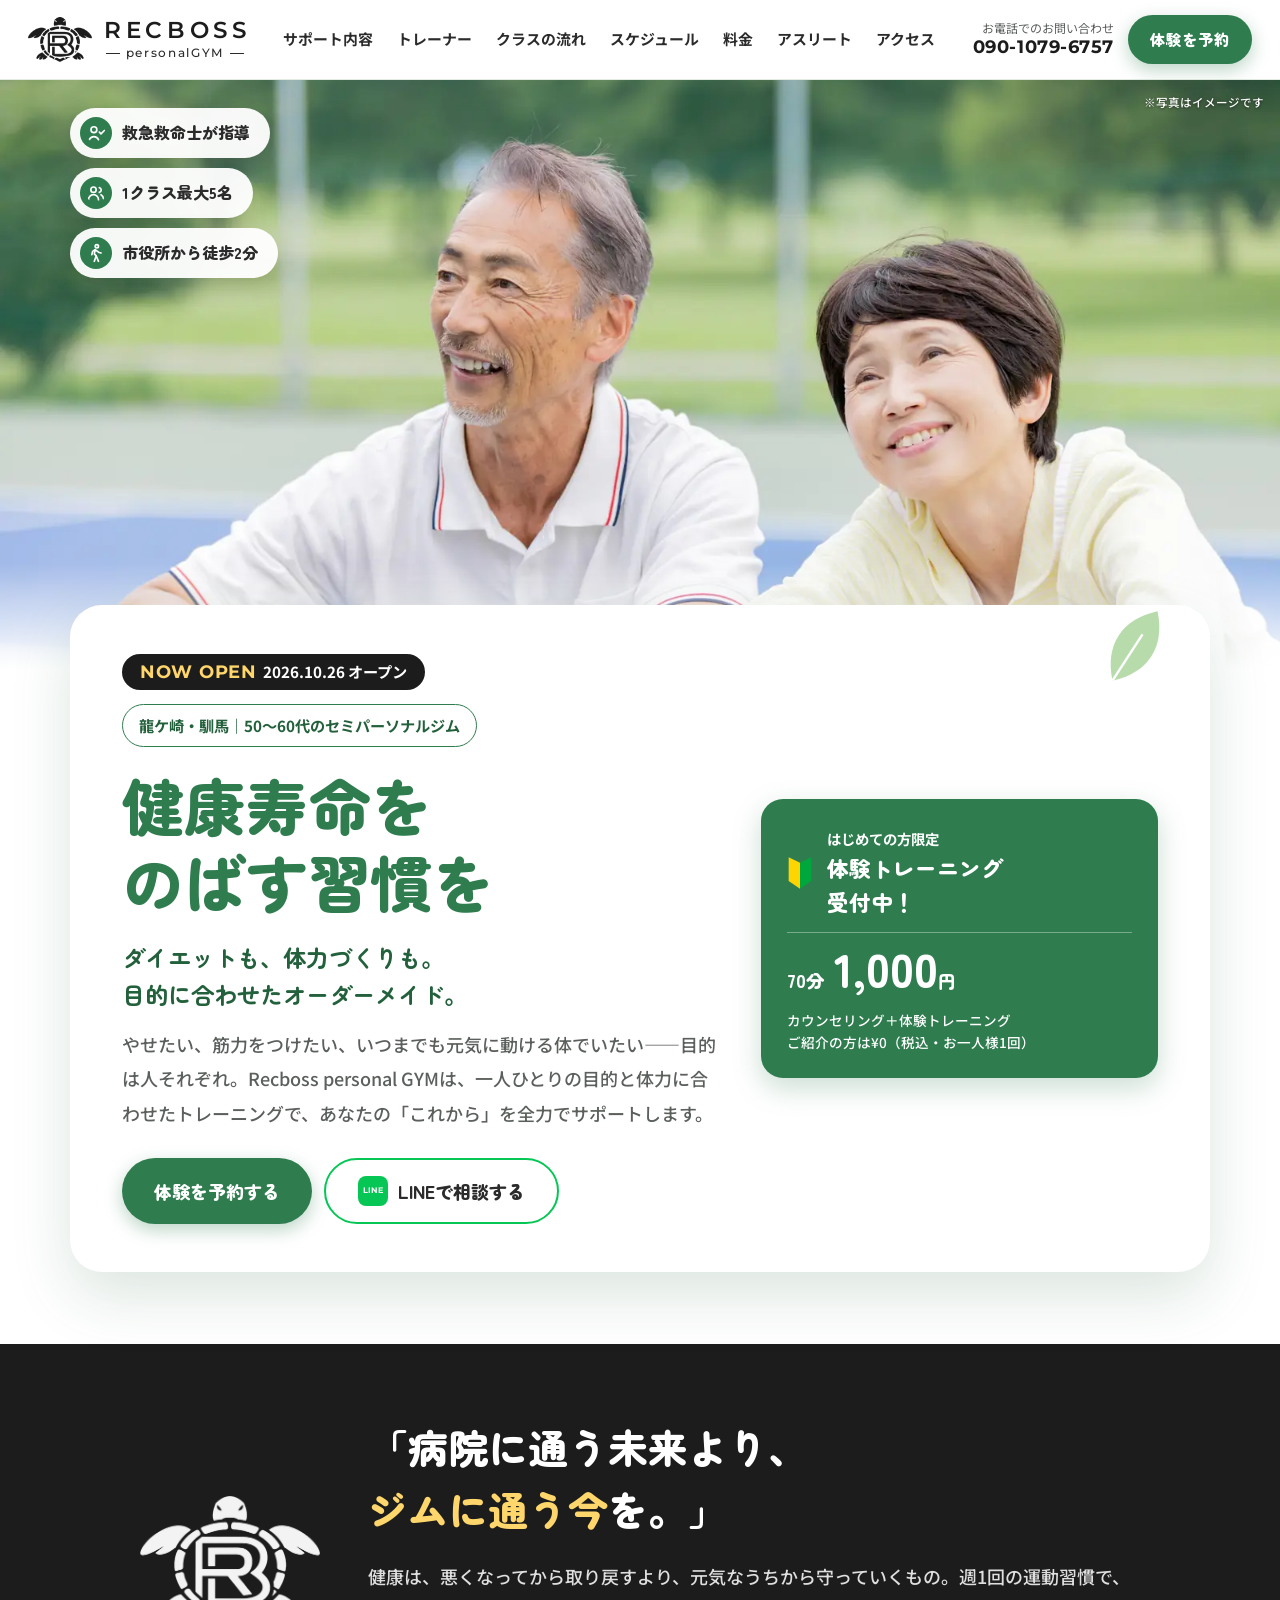
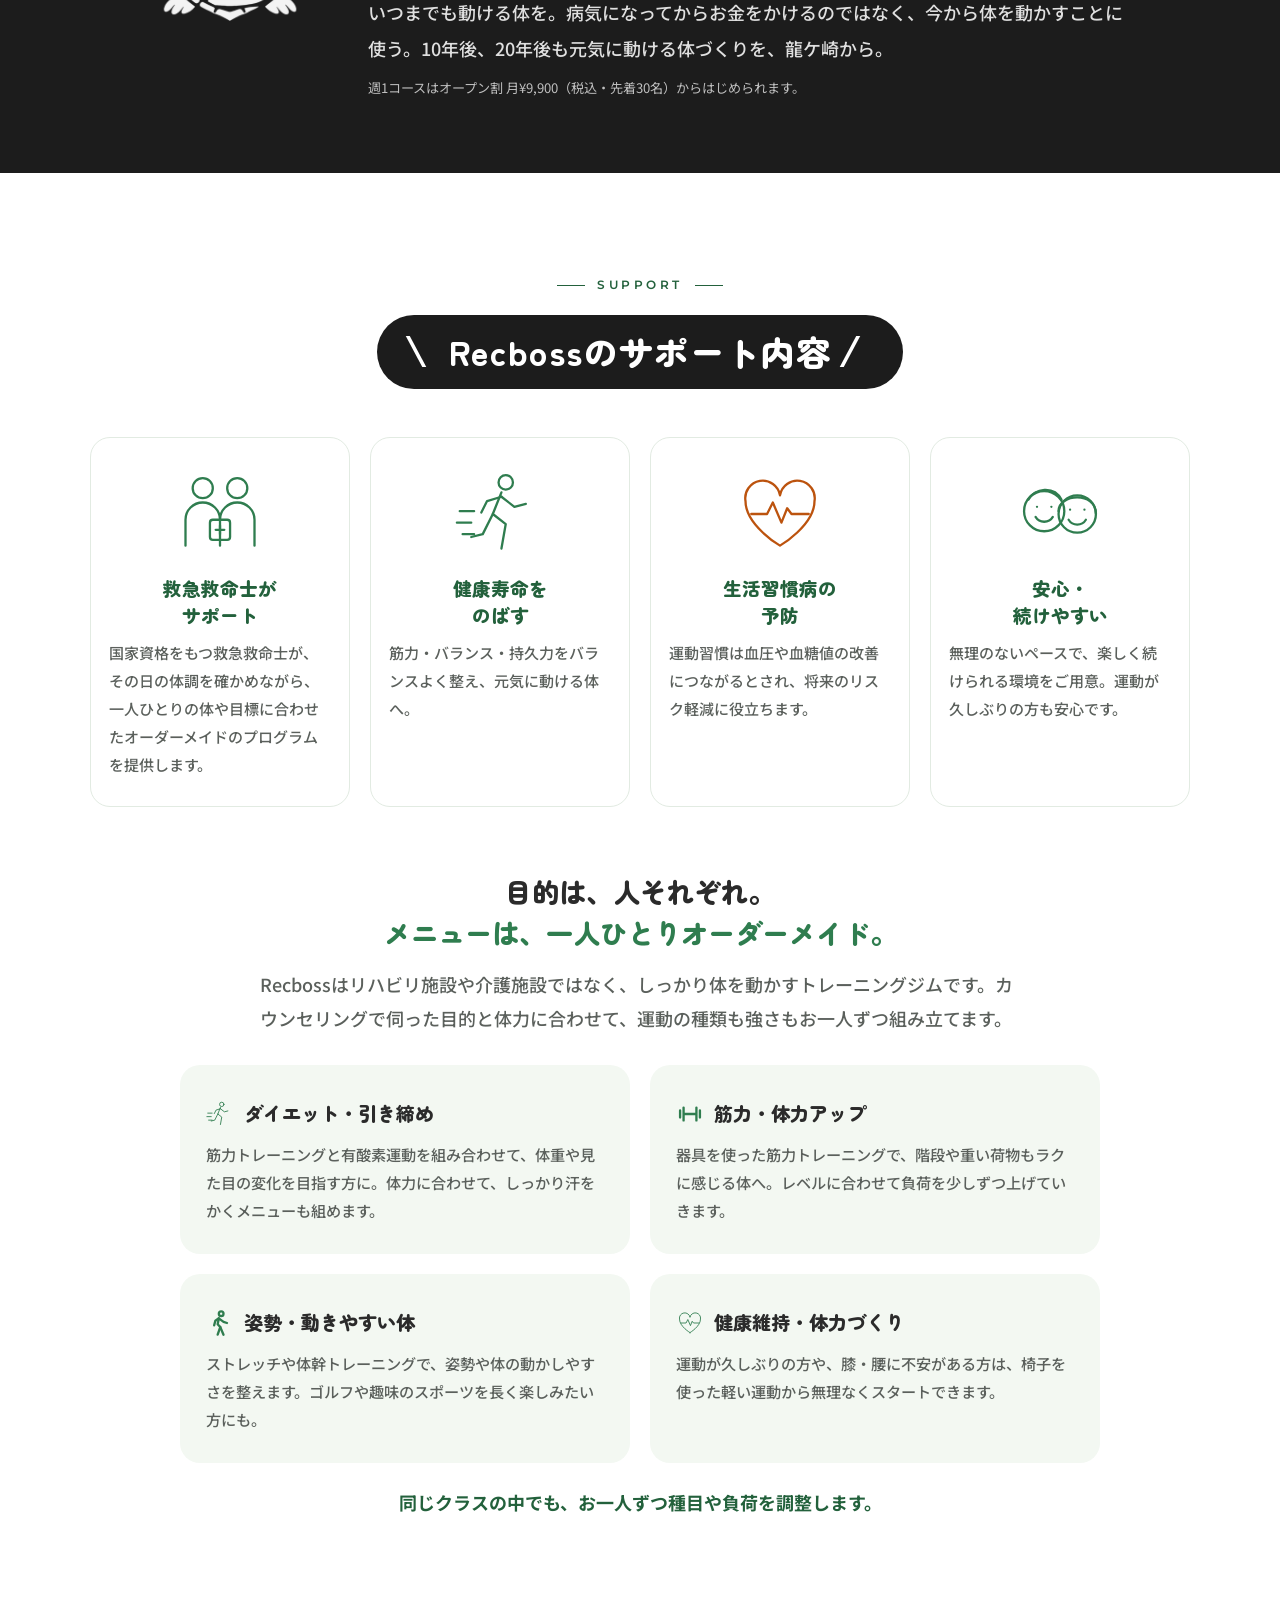
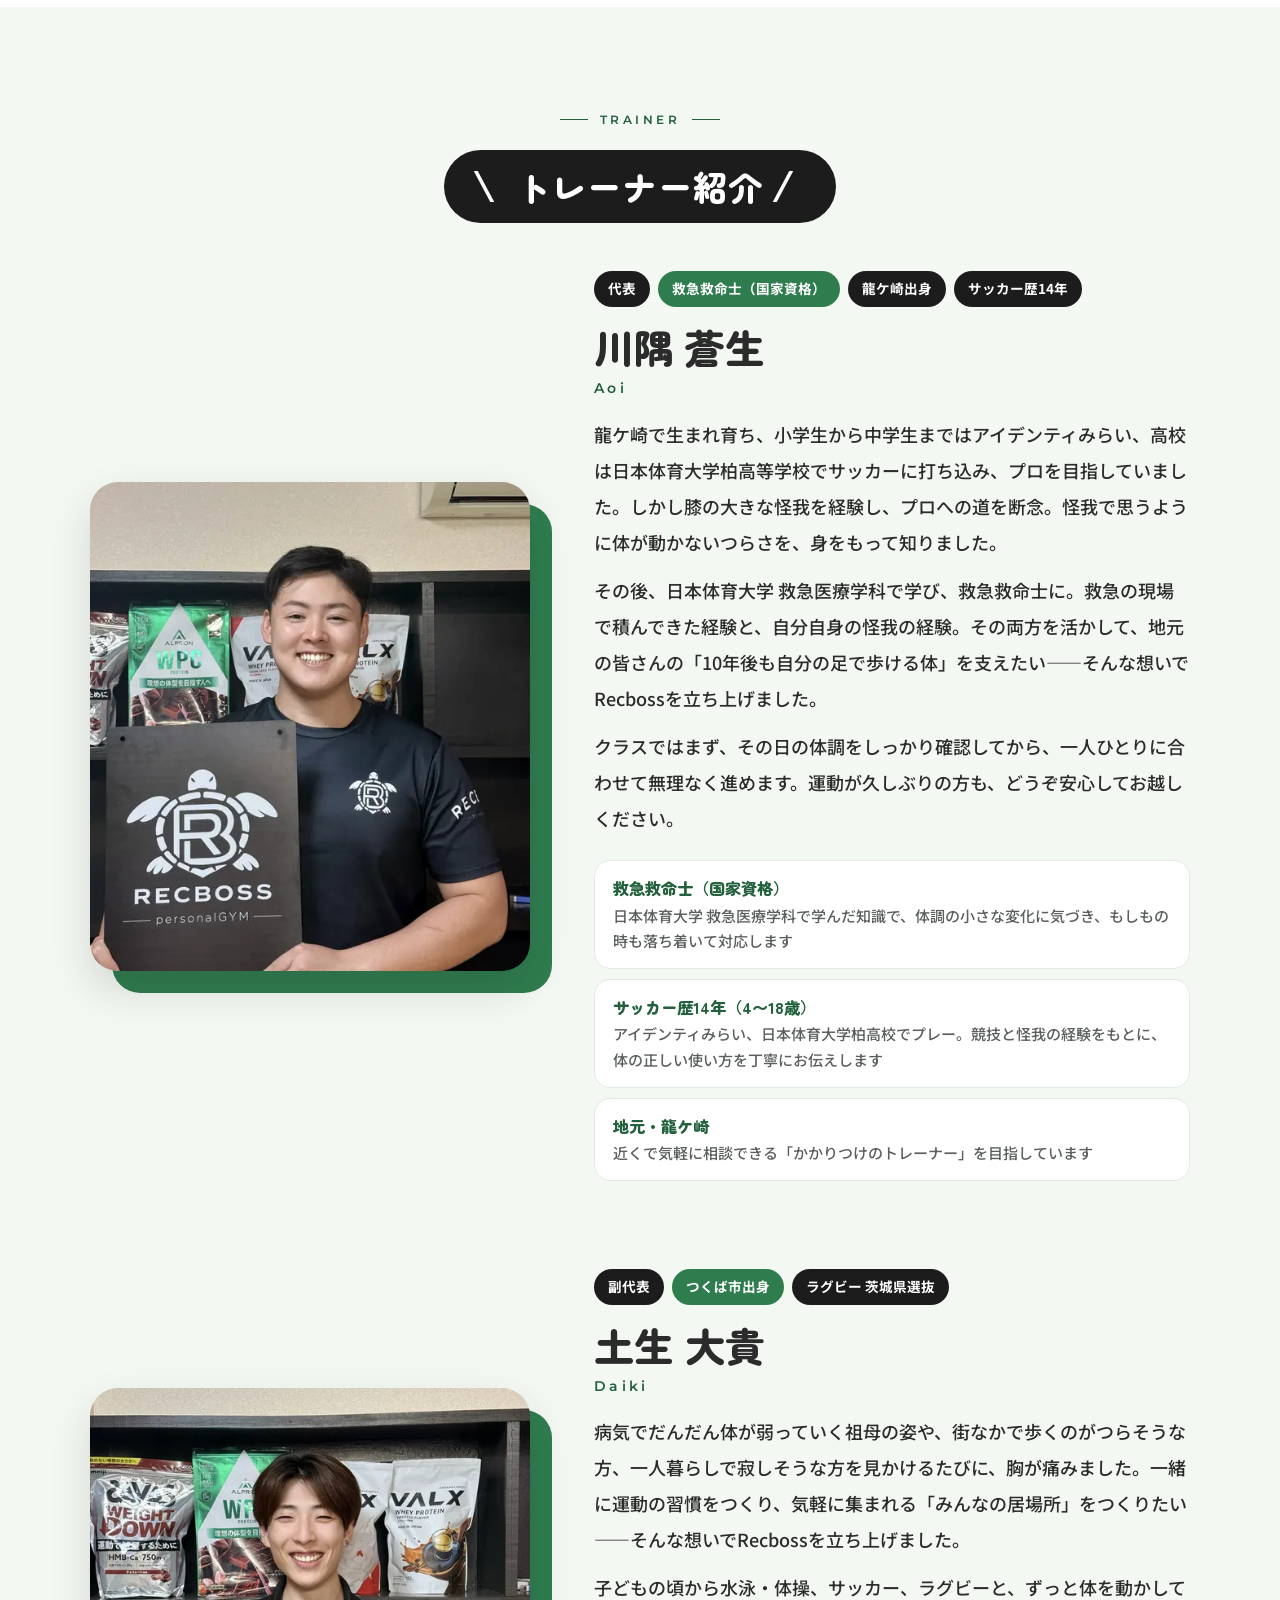
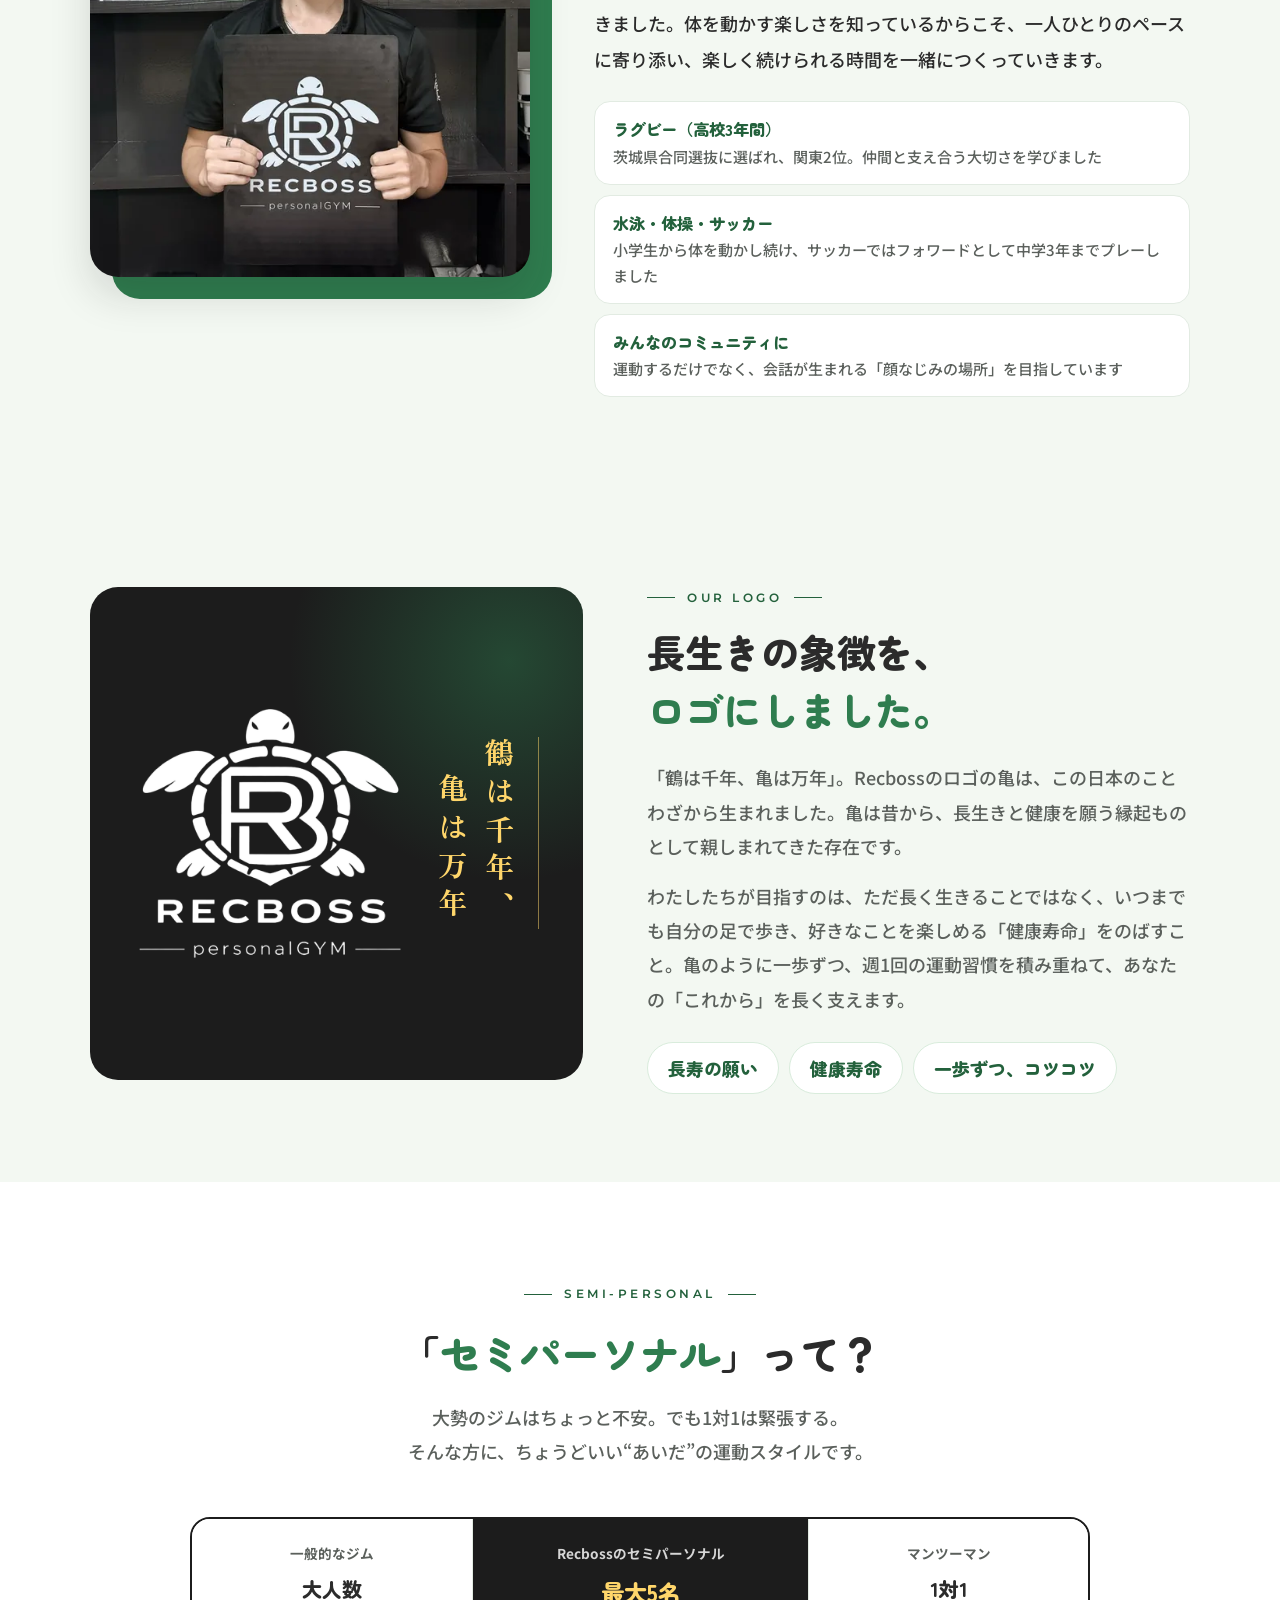
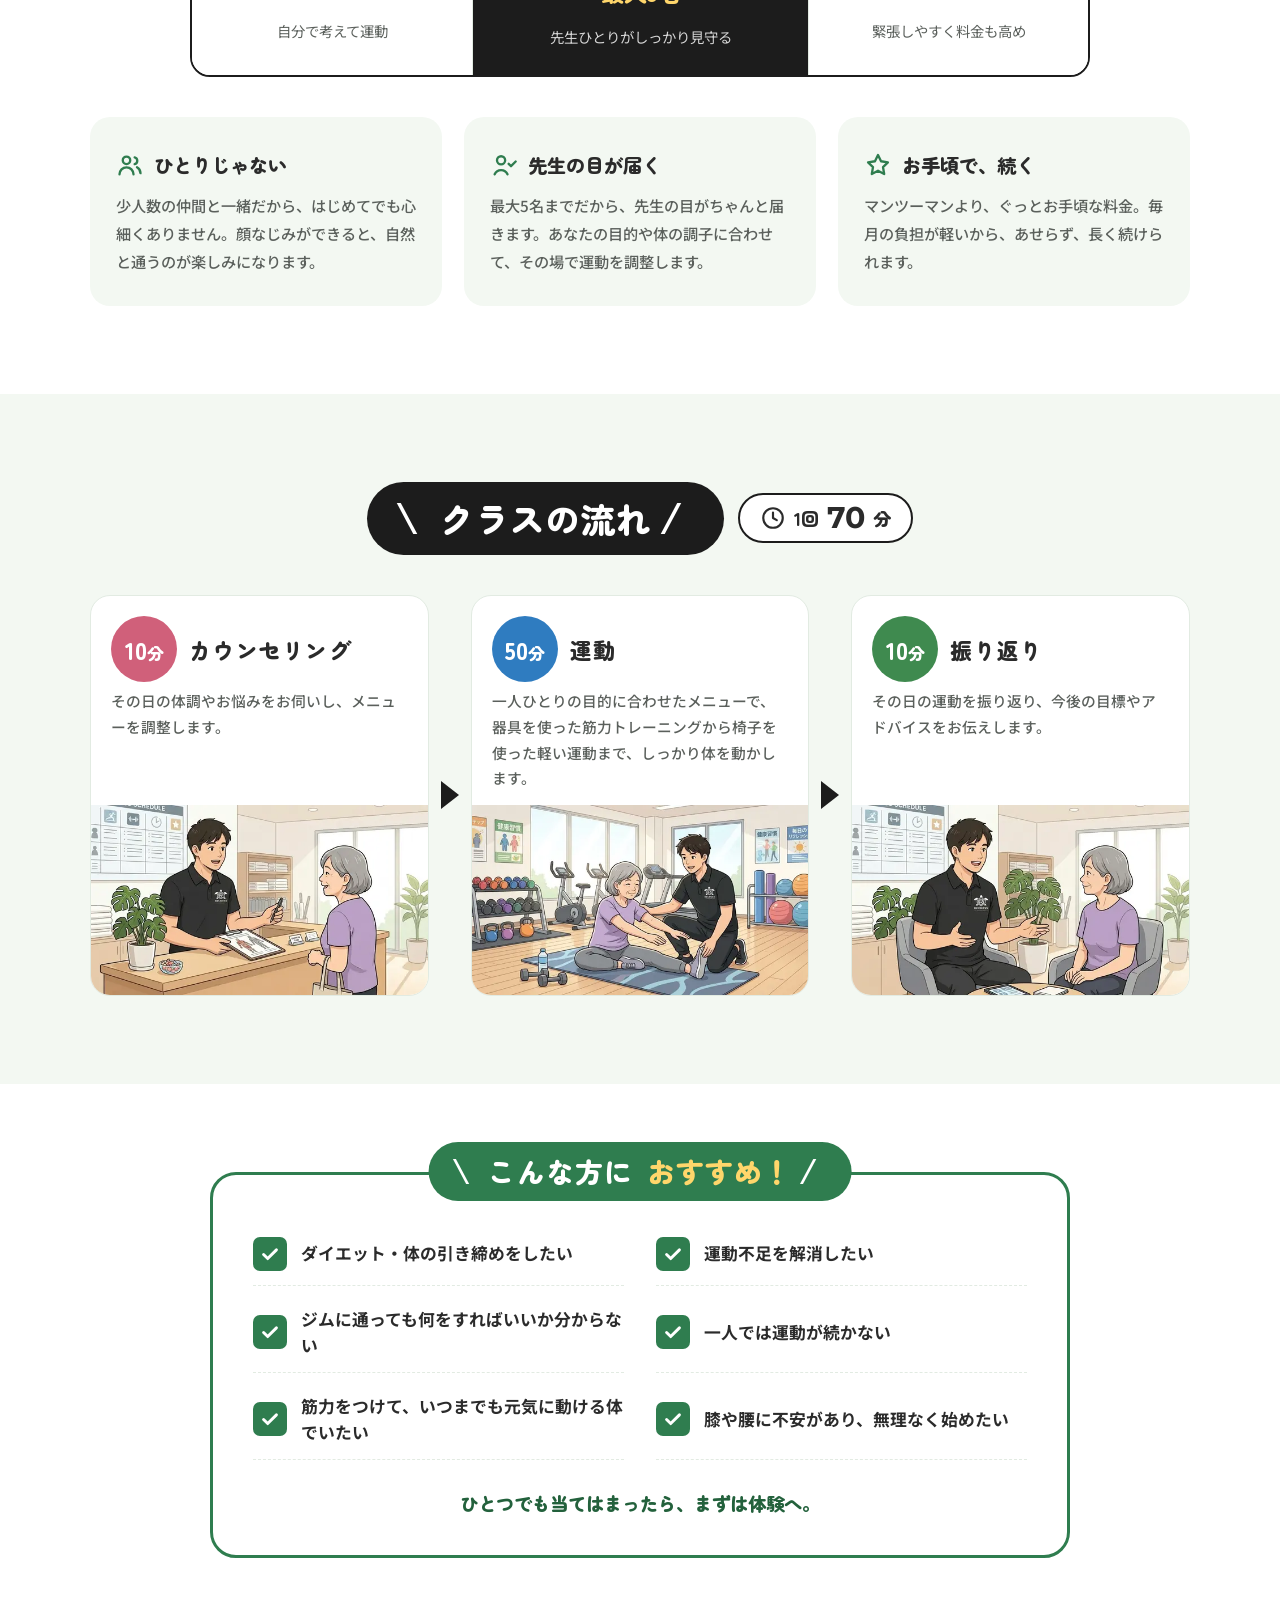
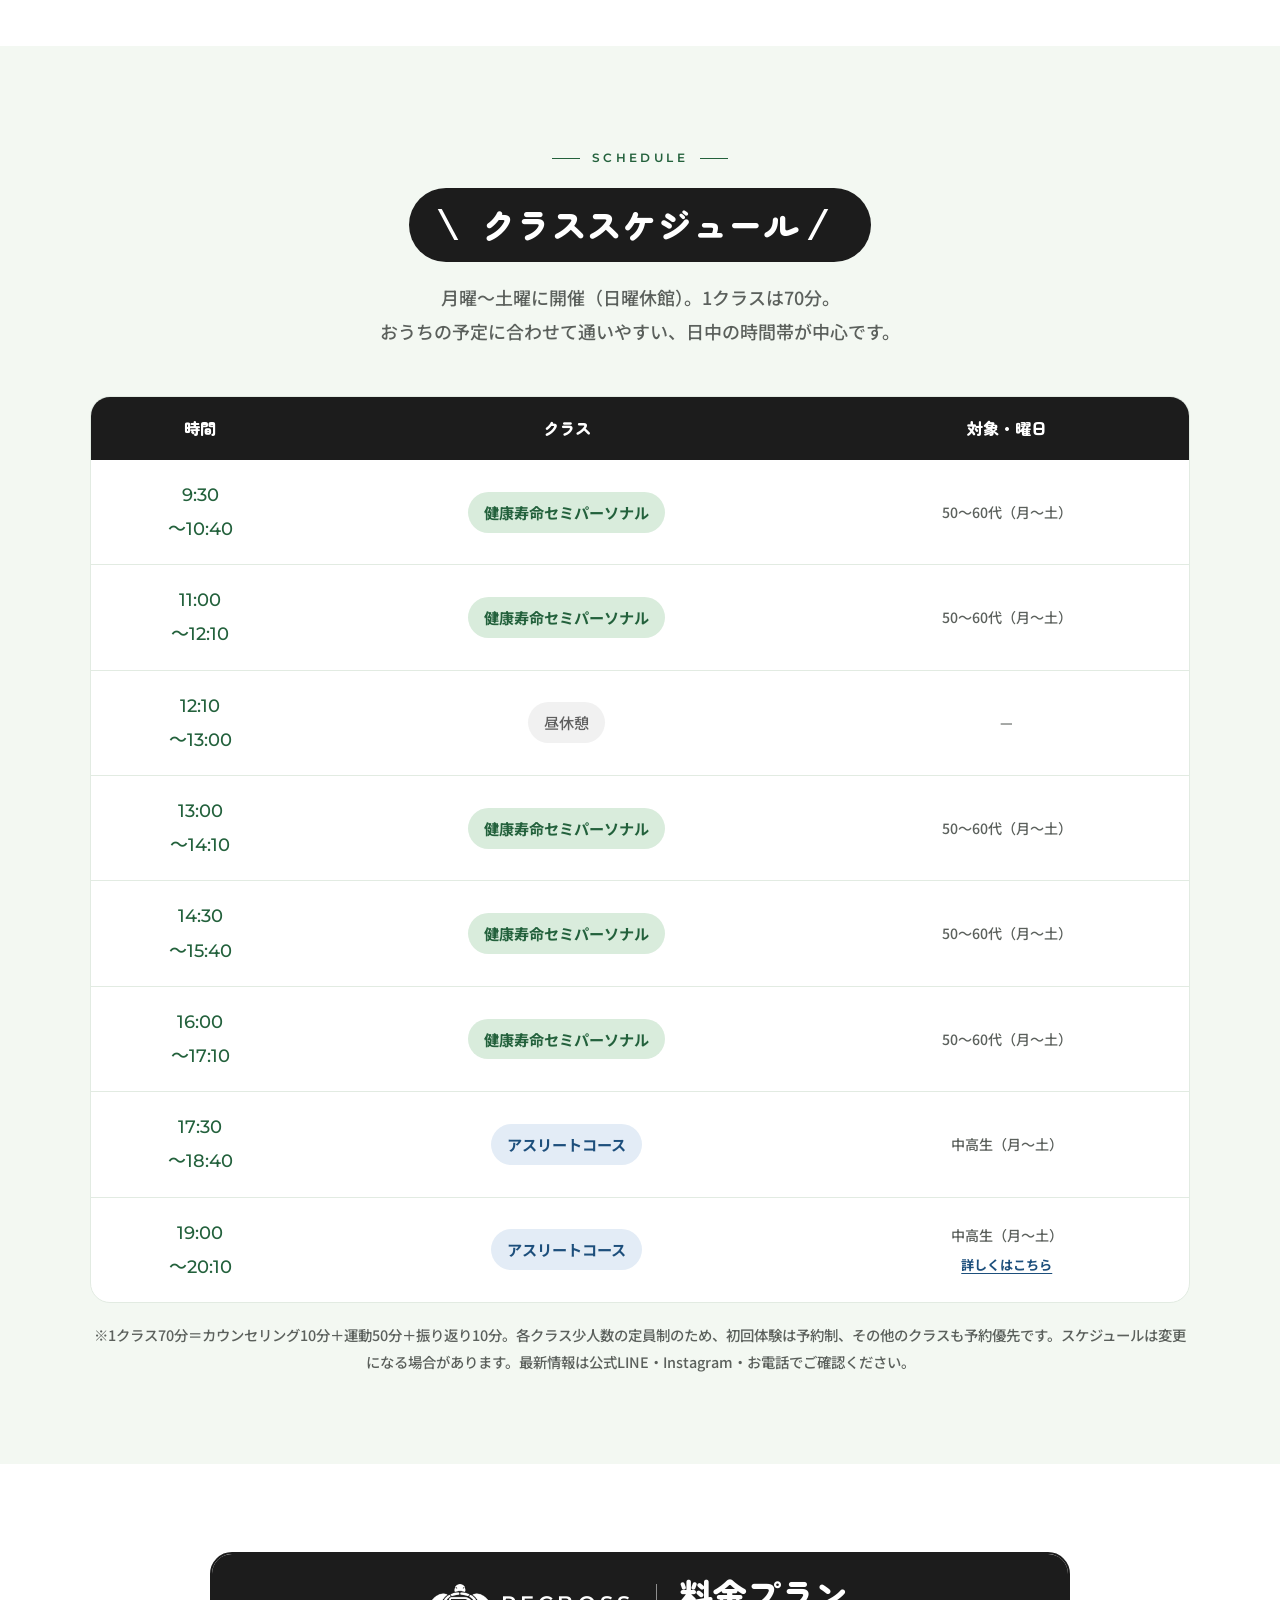
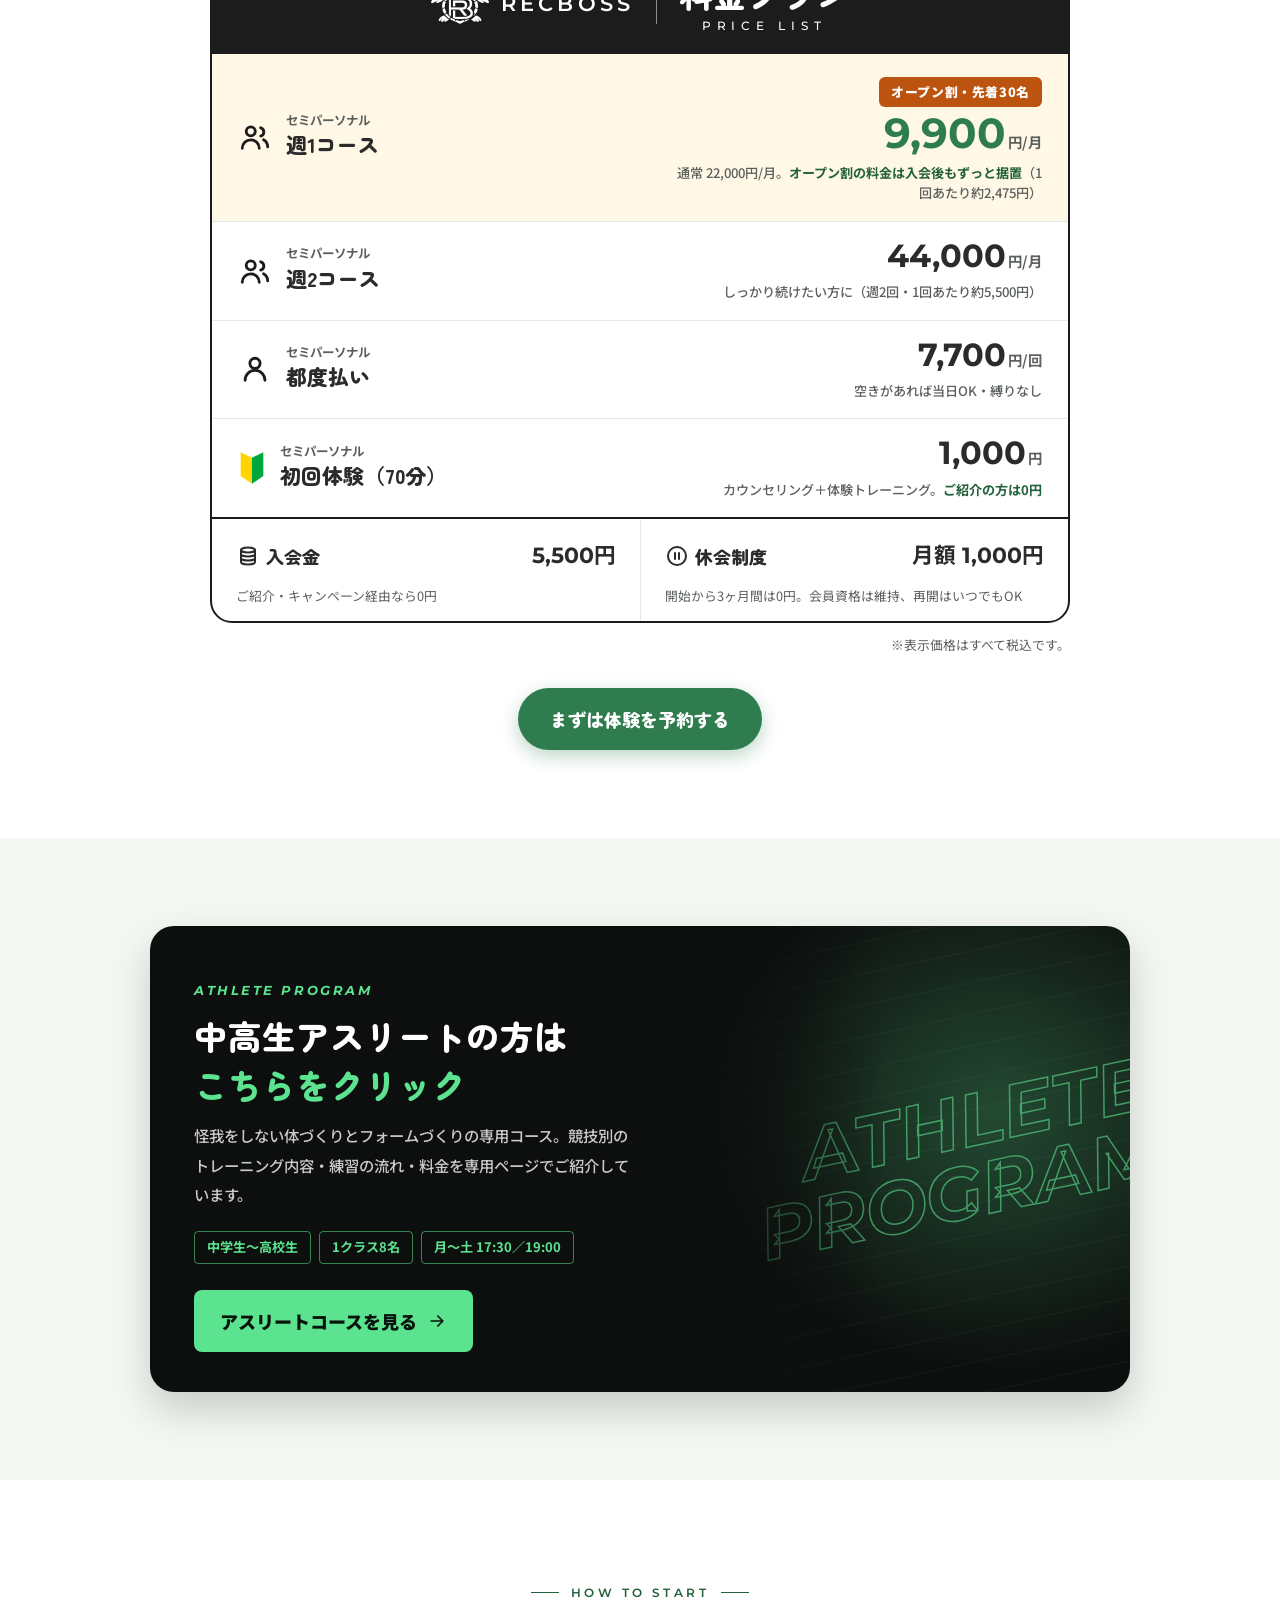
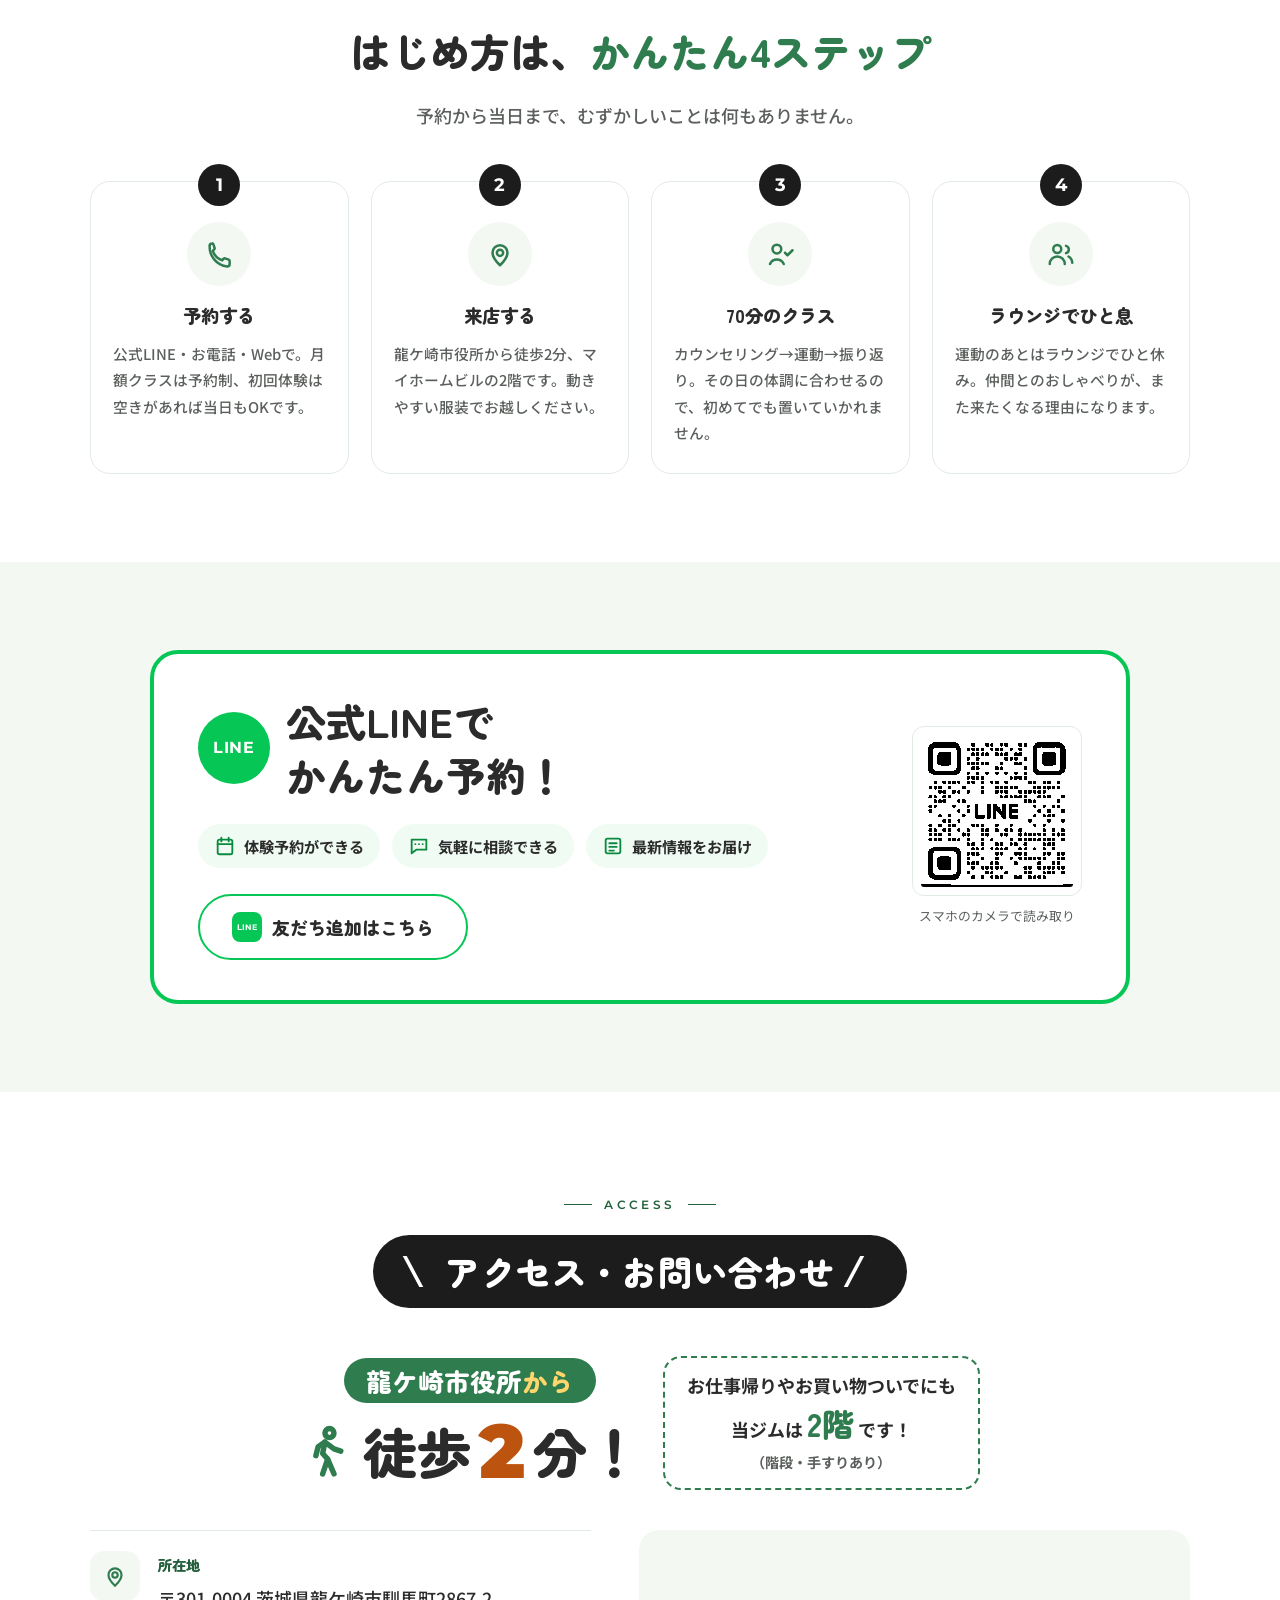
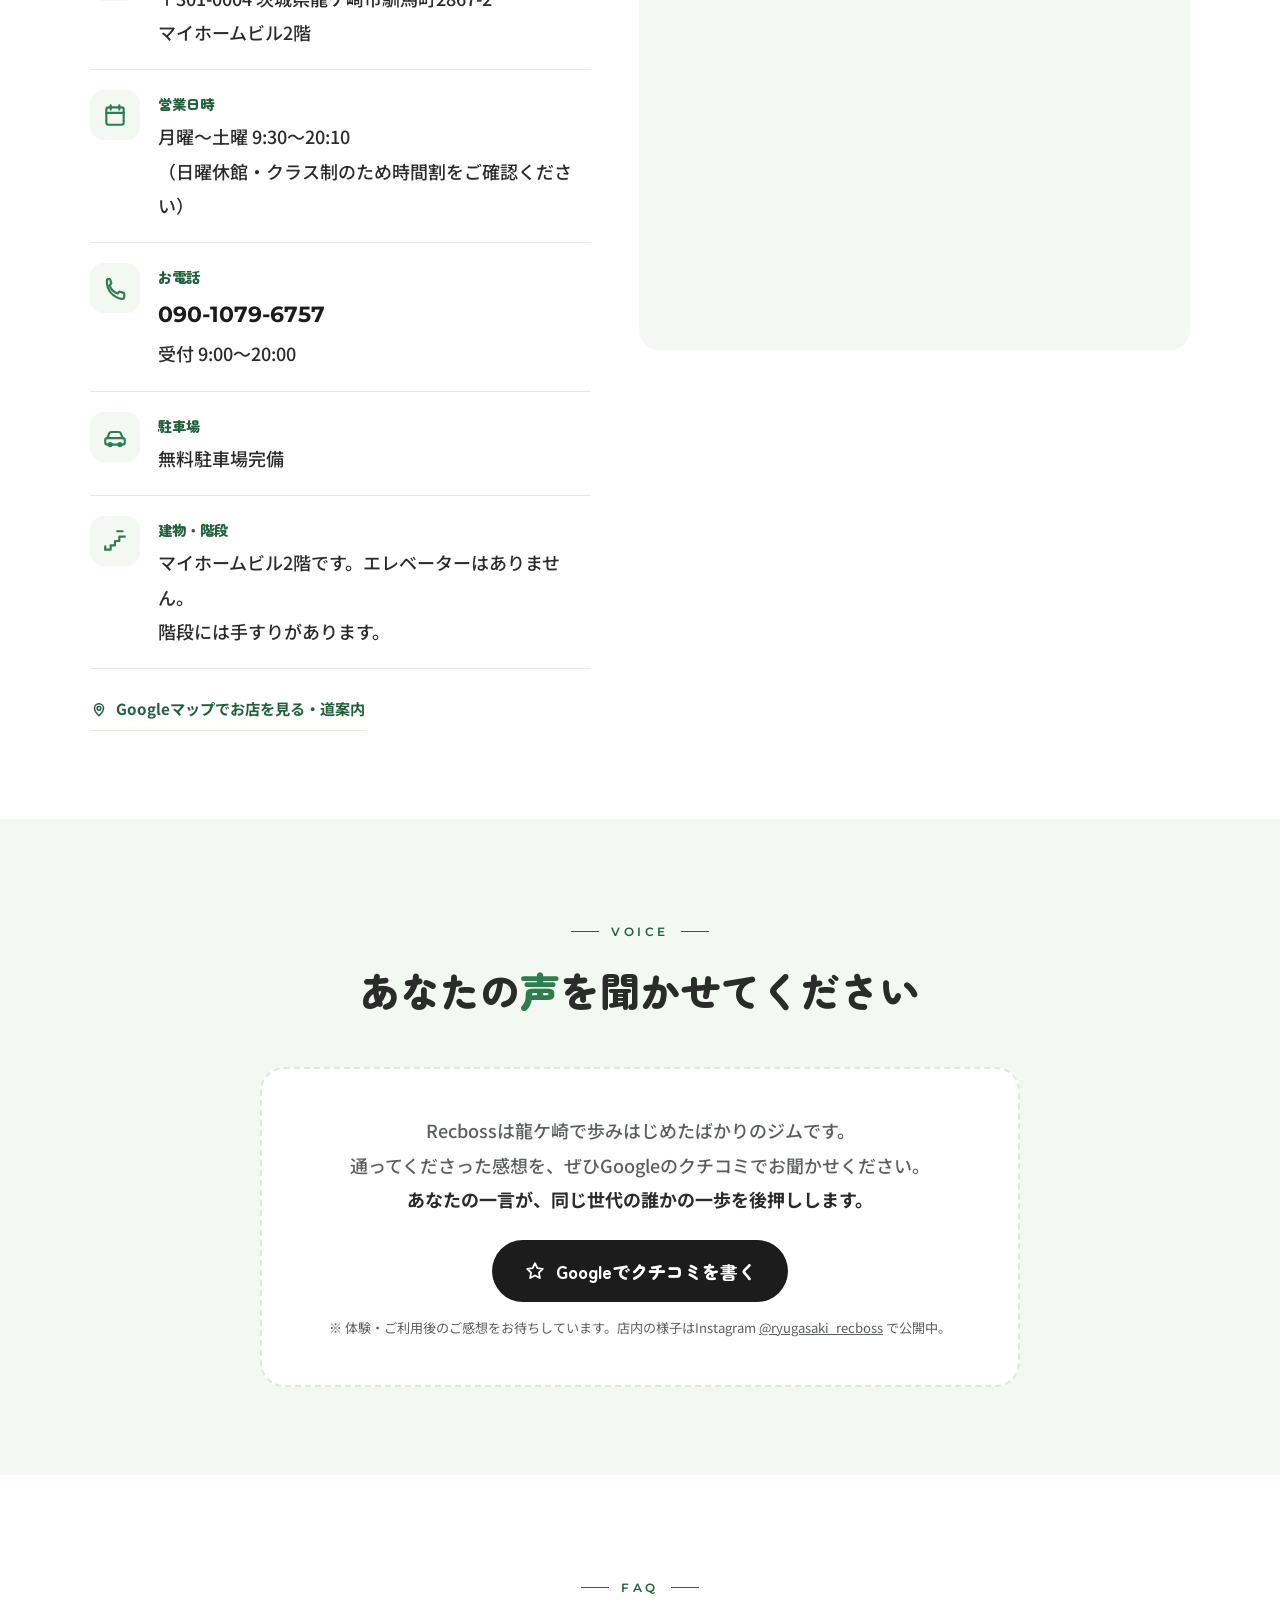
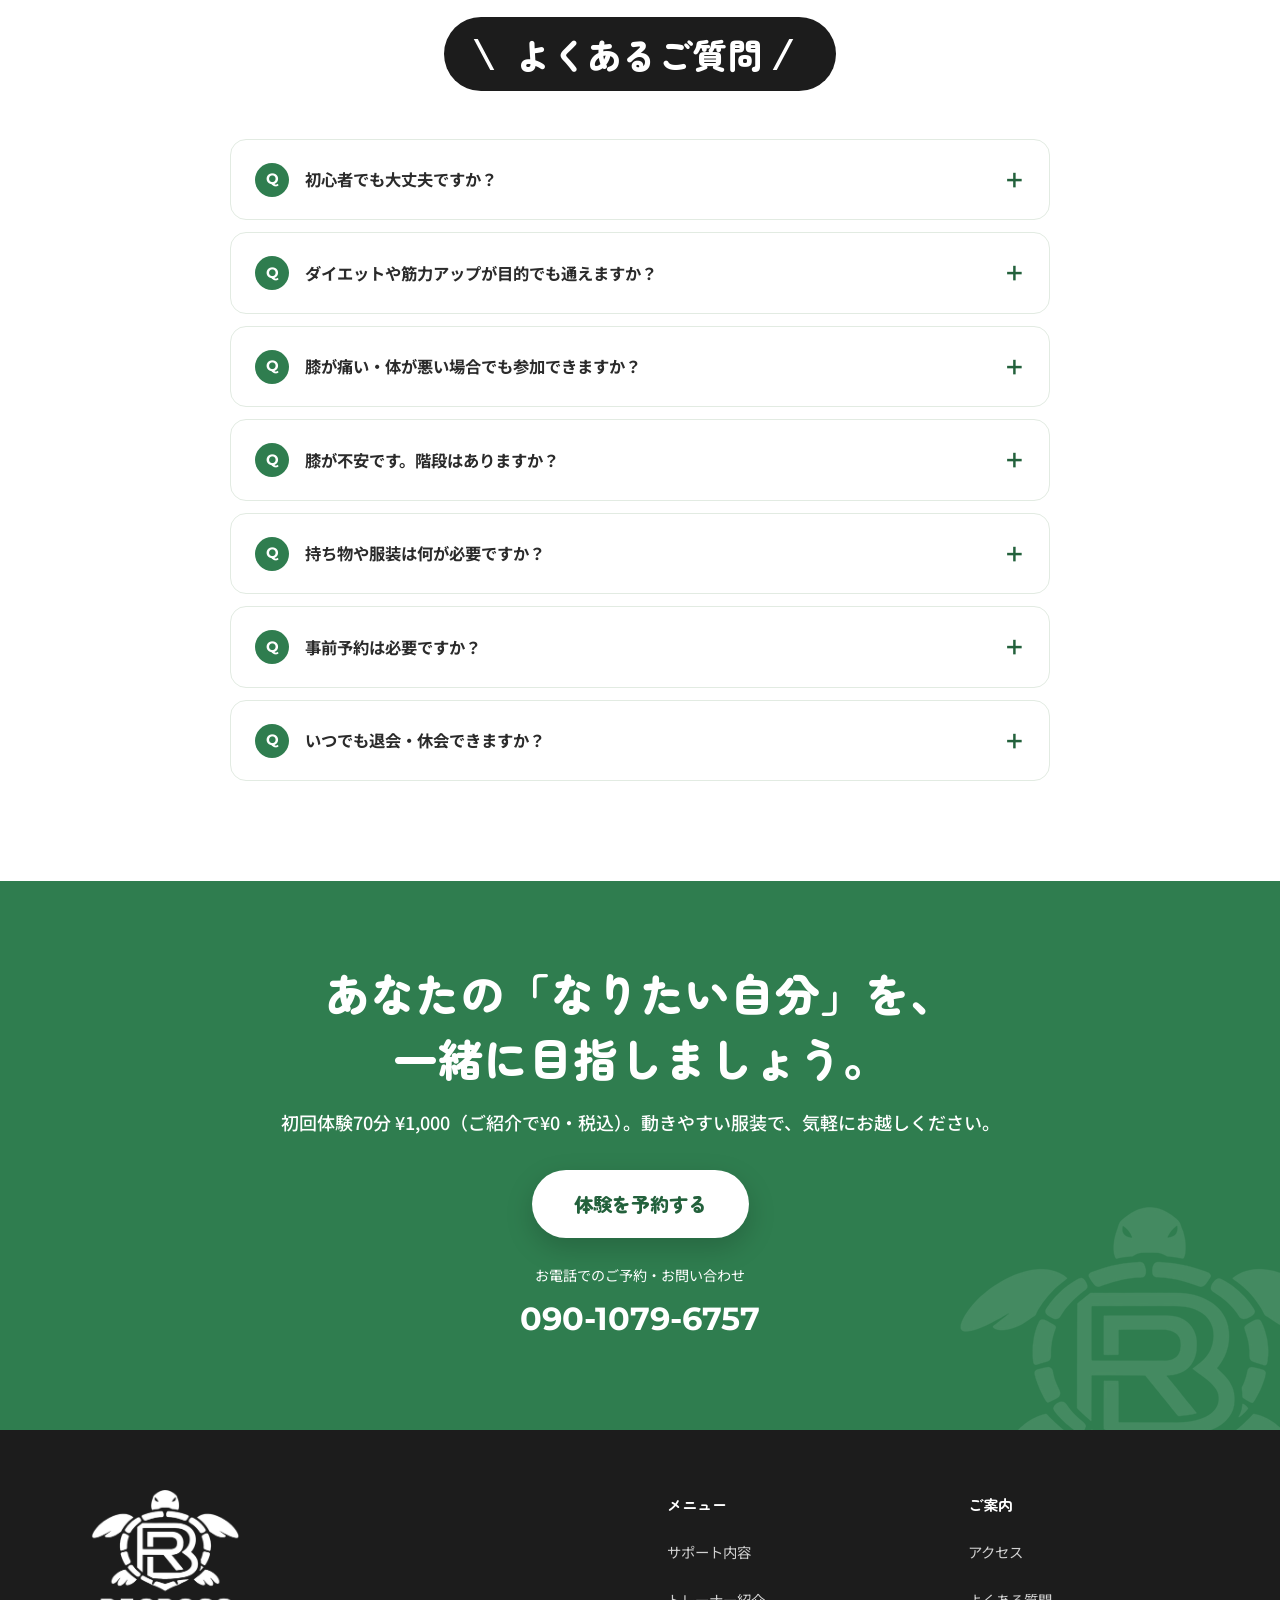
==== index.html @ 9dcaaed1 "読み方を「レクボス」に修正 Co-Authored-By: Claude Opus 5.5 <noreply@anthropic.com>" ====
<!DOCTYPE html>
<html lang="ja">
<head>
  <meta charset="UTF-8">
  <meta name="viewport" content="width=device-width, initial-scale=1.0">
  <title>Recboss GYM（レクボス）｜龍ケ崎のセミパーソナルジム・健康寿命をのばす習慣を</title>
  <meta name="description" content="Recboss GYM（レクボス パーソナルジム）は、茨城県龍ケ崎市馴馬町、龍ケ崎市役所から徒歩2分のジム。50〜60代の健康寿命をのばす習慣づくりをサポートするセミパーソナルジム。ダイエット・筋力アップ・体力づくりなど、国家資格をもつ救急救命士が一人ひとりの目的と体に合わせたトレーニングを指導します。週1コースはオープン割¥9,900（先着30名・通常¥22,000）。初回体験70分¥1,000（ご紹介で¥0・税込）。月〜土開催・日曜休館。お電話090-1079-6757。">
  <meta name="theme-color" content="#2f7d4f">
  <link rel="icon" href="/favicon.ico" sizes="48x48">
  <link rel="icon" type="image/png" sizes="192x192" href="/img/icon-192.png">
  <link rel="apple-touch-icon" href="/img/apple-touch-icon.png">
  <meta name="format-detection" content="telephone=yes">
  <!-- SNSシェア用 -->
  <meta property="og:type" content="website">
  <meta property="og:title" content="Recboss GYM（レクボス）｜龍ケ崎のセミパーソナルジム">
  <meta property="og:description" content="ダイエットも、筋力アップも。目的に合わせたオーダーメイドのトレーニングを、救急救命士がサポートするセミパーソナルジム。週1コースはオープン割¥9,900（先着30名・通常¥22,000）。初回体験70分¥1,000。">
  <meta property="og:locale" content="ja_JP">
  <meta property="og:url" content="https://recbossgym.com/">
  <meta property="og:image" content="https://recbossgym.com/logo-recboss.jpg">
  <meta property="og:site_name" content="Recboss personal GYM">
  <meta name="twitter:card" content="summary_large_image">
  <link rel="canonical" href="https://recbossgym.com/">
  <script type="application/ld+json">
  {"@context": "https://schema.org", "@type": "WebSite", "@id": "https://recbossgym.com/#website", "name": "Recboss GYM", "alternateName": ["Recboss personal GYM", "レクボス", "レクボスジム"], "url": "https://recbossgym.com/"}
  </script>
  <script type="application/ld+json">
{
    "@context": "https://schema.org",
    "@type": "ExerciseGym",
    "@id": "https://recbossgym.com/#gym",
    "name": "Recboss personal GYM",
    "alternateName": "レクボス パーソナルジム",
    "url": "https://recbossgym.com/",
    "telephone": "+81-90-1079-6757",
    "image": [
      "https://recbossgym.com/img/hero.webp",
      "https://recbossgym.com/logo-recboss.jpg"
    ],
    "logo": "https://recbossgym.com/logo-recboss.jpg",
    "description": "龍ケ崎市役所から徒歩2分のセミパーソナルジム。救急救命士が指導し、50〜60代の体力づくり・ダイエット・健康維持と、中高生アスリートの怪我をしない体づくりをサポートします。",
    "address": {
      "@type": "PostalAddress",
      "postalCode": "301-0004",
      "addressRegion": "茨城県",
      "addressLocality": "龍ケ崎市",
      "streetAddress": "馴馬町2867-2 マイホームビル2階",
      "addressCountry": "JP"
    },
    "openingHoursSpecification": [
      {
        "@type": "OpeningHoursSpecification",
        "dayOfWeek": [
          "Monday",
          "Tuesday",
          "Wednesday",
          "Thursday",
          "Friday",
          "Saturday"
        ],
        "opens": "09:30",
        "closes": "20:10"
      }
    ],
    "priceRange": "¥1,000〜",
    "sameAs": [
      "https://www.instagram.com/ryugasaki_recboss"
    ]
  }
  </script>
  <link rel="preconnect" href="https://fonts.googleapis.com">
  <link rel="preconnect" href="https://fonts.gstatic.com" crossorigin>
  <link href="https://fonts.googleapis.com/css2?family=Montserrat:wght@500;600;700&family=Zen+Old+Mincho:wght@700&family=Zen+Maru+Gothic:wght@500;700;900&family=Noto+Sans+JP:wght@400;500;700;900&display=swap" rel="stylesheet">
  <style>

/* ══════════════════════════════
   ブランド設計（チラシ準拠）
   - 色：ロゴの「黒」× チラシの「深緑」× 白。差し色は控えめに
   - 見出し：チラシと同じ「＼ 黒帯 ／」と丸ゴシック
   - モチーフ：亀＝あせらず、コツコツ、長く健康に
══════════════════════════════ */
:root {
  --green:      #2f7d4f;   /* チラシの見出し緑。白文字 5.1:1 */
  --green-dark: #23613c;   /* ホバー・薄緑背景上の文字 */
  --green-soft: #d9ecdc;
  --green-pale: #f3f8f2;
  --black:      #1c1c1c;   /* ロゴ・黒帯 */
  --ink:        #2b2b2b;
  --sub:        #5b605c;
  --line:       #e2ebe2;
  --accent:     #bc530e;   /* チラシの橙。白地で 4.79:1（ブランドガイド準拠） */
  --c-pink:     #d0607a;   /* クラスの流れ：カウンセリング */
  --c-blue:     #2f7cc0;   /* クラスの流れ：運動 */
  --c-green:    #3f8a4f;   /* クラスの流れ：振り返り */
  --line-green: #06c755;   /* LINEブランド色（アイコン用） */
  --wm: "Montserrat", "Noto Sans JP", sans-serif;
  --round: "Zen Maru Gothic", "Noto Sans JP", sans-serif;
}

/* ── RESET ── */
*, *::before, *::after { box-sizing: border-box; margin: 0; padding: 0; }
html { scroll-behavior: smooth; }
body {
  font-family: "Noto Sans JP", sans-serif;
  background: #fff;
  color: var(--ink);
  font-size: 18px;          /* 50〜60代配慮：大きめ基準 */
  line-height: 1.9;
  -webkit-text-size-adjust: 100%;
}
img { display: block; max-width: 100%; height: auto; }  /* 幅だけ指定した画像が縦に伸びないように */
a { color: inherit; text-decoration: none; }
.ico { fill: none; stroke: currentColor; stroke-width: 2; stroke-linecap: round; stroke-linejoin: round; display: inline-block; vertical-align: middle; }

:focus-visible { outline: 3px solid var(--green); outline-offset: 2px; border-radius: 4px; }

@media (prefers-reduced-motion: reduce) {
  *, *::before, *::after { animation: none !important; transition: none !important; }
  [data-r] { opacity: 1 !important; transform: none !important; }
  html { scroll-behavior: auto; }
}

/* ══════════════════════════════
   ブランド部品
══════════════════════════════ */
/* チラシの「＼ クラスの流れ ／」黒帯見出し */
.ribbon {
  display: inline-flex; align-items: center; gap: .5em;
  background: var(--black); color: #fff;
  font-family: var(--round); font-weight: 900;
  font-size: clamp(1.45rem, 3.2vw, 2.15rem); line-height: 1.3;
  padding: .42em 1.1em; border-radius: 999px;
  letter-spacing: .04em;
}
.ribbon::before, .ribbon::after {
  content: ""; width: .5em; height: .9em; flex-shrink: 0;
  border-left: .14em solid #fff; transform: skewX(28deg);
}
.ribbon::after { transform: skewX(-28deg); }
.ribbon.green { background: var(--green); }
.ribbon .hl { color: #ffd66b; }

/* ロゴの「—— personalGYM ——」に合わせた英字ラベル */
.wm-label {
  display: inline-flex; align-items: center; gap: 12px;
  font-family: var(--wm); font-weight: 600; letter-spacing: .28em;
  font-size: .78rem; color: var(--green-dark); text-transform: uppercase;
}
.wm-label::before, .wm-label::after { content: ""; width: 28px; height: 1px; background: currentColor; }

.head { text-align: center; margin-bottom: 48px; }
.head .wm-label { margin-bottom: 18px; }
.head h2 { display: block; }
.head .lead { color: var(--sub); margin-top: 18px; font-weight: 500; }
.head-plain h2 {
  font-family: var(--round); font-weight: 900;
  font-size: clamp(1.7rem, 3.4vw, 2.5rem); line-height: 1.45; color: var(--ink);
}
.head-plain h2 .g { color: var(--green); }

/* 初心者マーク（はじめての方の目印） */
.wakaba { width: 1.1em; height: 1.45em; flex-shrink: 0; }

/* ボタン */
.btn {
  display: inline-flex; align-items: center; justify-content: center; gap: 10px;
  font-family: var(--round); font-weight: 900; font-size: 1.12rem;
  min-height: 56px; padding: 14px 32px; border-radius: 999px;
  transition: background .2s, color .2s, transform .15s, box-shadow .2s;
  touch-action: manipulation;
}
.btn:hover { transform: translateY(-2px); }
.btn .ico { width: 22px; height: 22px; }
.btn-main { background: var(--green); color: #fff; box-shadow: 0 6px 18px rgba(47,125,79,.32); }
.btn-main:hover { background: var(--green-dark); }
.btn-black { background: var(--black); color: #fff; }
.btn-black:hover { background: #000; }
.btn-line { background: #fff; color: var(--ink); border: 2px solid var(--line-green); }
.btn-line:hover { background: #effcf4; }
.btn-ghost { background: #fff; color: var(--green-dark); border: 2px solid var(--green); }
.btn-ghost:hover { background: var(--green); color: #fff; }
.line-badge {
  display: inline-grid; place-items: center; width: 30px; height: 30px; border-radius: 8px;
  background: var(--line-green); color: #fff; font-family: var(--wm); font-weight: 700; font-size: .5rem; letter-spacing: .02em;
}

/* 葉っぱの飾り（チラシの若葉） */
.leaf { position: absolute; color: #7fbf6a; opacity: .55; pointer-events: none; }

/* ══════════════════════════════
   HEADER
══════════════════════════════ */
header {
  position: sticky; top: 0; z-index: 900;
  background: rgba(255,255,255,.97);
  border-bottom: 1px solid var(--line);
  padding: 0 max(28px, env(safe-area-inset-right)) 0 max(28px, env(safe-area-inset-left));
  min-height: 80px;
  display: flex; align-items: center; justify-content: space-between; gap: 20px;
}
.logo { display: inline-flex; align-items: center; gap: 12px; line-height: 1; padding: 8px 0; }
.logo img { width: 64px; height: auto; }
.logo-text { display: flex; flex-direction: column; align-items: center; }
.logo-text b { font-family: var(--wm); font-weight: 600; font-size: 1.45rem; letter-spacing: .2em; color: var(--black); margin-right: -.2em; }
.logo-text small {
  display: flex; align-items: center; gap: 6px; margin-top: 5px;
  font-family: var(--wm); font-weight: 500; font-size: .74rem; letter-spacing: .14em; color: var(--ink);
}
.logo-text small::before, .logo-text small::after { content: ""; width: 14px; height: 1px; background: var(--ink); }
.nav { display: flex; align-items: center; gap: 24px; list-style: none; }
.nav a { font-size: .93rem; font-weight: 700; color: var(--ink); display: block; padding: 11px 0; transition: color .2s; }
.nav a:hover { color: var(--green); }
.head-actions { display: flex; align-items: center; gap: 14px; }
.nav-tel { display: flex; flex-direction: column; align-items: flex-end; line-height: 1.3; min-height: 44px; justify-content: center; }
.nav-tel small { font-size: .75rem; color: var(--sub); }
.nav-tel b { font-family: var(--wm); font-size: 1.15rem; font-weight: 700; color: var(--black); letter-spacing: .03em; }
.nav-cta { min-height: 48px; padding: 10px 22px; font-size: .98rem; }
.hbg { display: none; flex-direction: column; justify-content: center; align-items: center; gap: 5px; background: none; border: none; cursor: pointer; padding: 6px; min-width: 44px; min-height: 44px; }
.hbg span { display: block; width: 26px; height: 3px; background: var(--black); border-radius: 3px; }
.mobile-nav { display: none; }

/* ══════════════════════════════
   HERO（大きな写真＋重なる白いカード）
   写真を横幅いっぱいに見せ、下半分（ネット）に見出しカードを重ねる
══════════════════════════════ */
.hero { position: relative; background: #fff; padding-bottom: 72px; }
.hero-visual { position: relative; height: clamp(380px, 46vw, 680px); overflow: hidden; }
.hero-visual img { width: 100%; height: 100%; object-fit: cover; object-position: 50% 8%; }
.hero-visual::after {  /* 下端を白へなじませ、カードとの境目をやわらげる */
  content: ""; position: absolute; inset: auto 0 0 0; height: 18%;
  background: linear-gradient(0deg, #fff 0%, rgba(255,255,255,0) 100%);
}
.hero-credit {
  position: absolute; right: 16px; top: 12px; font-size: .72rem; color: #fff;
  text-shadow: 0 1px 3px rgba(0,0,0,.55); font-weight: 500;
}
.hero-chips {
  position: absolute; z-index: 2; top: 28px; left: max(28px, calc((100vw - 1140px) / 2));
  list-style: none; display: flex; flex-direction: column; align-items: flex-start; gap: 10px;
}
.hero-chips li {
  display: inline-flex; align-items: center; gap: 10px;
  background: rgba(255,255,255,.95); color: var(--ink); border-radius: 999px;
  padding: 9px 20px 9px 10px; font-family: var(--round); font-weight: 900; font-size: 1rem; line-height: 1.2;
  box-shadow: 0 8px 22px rgba(28,28,28,.16);
}
.hero-chips .ico { width: 32px; height: 32px; padding: 6px; border-radius: 50%; background: var(--green); color: #fff; flex-shrink: 0; }
.hero-card {
  position: relative; z-index: 2; max-width: 1140px; margin: -64px auto 0;  /* 写真には上端が少しかかる程度（顔に被せない） */
  background: #fff; border-radius: 32px; box-shadow: 0 24px 60px rgba(35,97,60,.16);
  display: grid; grid-template-columns: 1.35fr .9fr; gap: 44px; align-items: center;
  padding: 48px 52px;
}
.hero-open {  /* オープン告知。落ち着いたら外してよい */
  display: inline-flex; align-items: baseline; gap: 6px; margin: 0 12px 14px 0;
  background: var(--black); color: #fff; border-radius: 999px; padding: 6px 18px;
  font-weight: 700; font-size: .95rem; line-height: 1.4;
}
.hero-open b { font-family: var(--wm); font-weight: 700; font-size: 1.1rem; letter-spacing: .04em; color: #ffd66b; white-space: nowrap; }
.hero-open span { font-family: var(--wm); font-weight: 600; letter-spacing: .14em; font-size: .8rem; }
.hero-for {
  display: inline-flex; align-items: center; gap: 8px;
  font-weight: 700; font-size: .95rem; color: var(--green-dark);
  border: 1.5px solid var(--green); border-radius: 999px; padding: 6px 16px; margin-bottom: 20px; background: #fff;
}
.hero-h1 {
  font-family: var(--round); font-weight: 900; color: var(--green);
  font-size: clamp(2.4rem, 4.8vw, 4.2rem); line-height: 1.25; letter-spacing: .02em;
  margin-bottom: 18px;
}
.hero-sub { font-family: var(--round); font-weight: 700; font-size: clamp(1.15rem, 2vw, 1.45rem); color: var(--green-dark); line-height: 1.6; margin-bottom: 14px; }
.hero-lead { color: var(--sub); font-weight: 500; margin-bottom: 28px; }
.hero-btns { display: flex; flex-wrap: wrap; gap: 12px; }
.hero-card .leaf.l1 { position: absolute; top: -34px; right: 36px; width: 78px; transform: rotate(-12deg); }

/* 体験バナー（チラシの緑ボックス）＝カード右側に縦長で */
.trial {
  display: grid; grid-template-columns: auto 1fr; align-items: center; gap: 12px 14px;
  background: var(--green); color: #fff; border-radius: 22px; padding: 26px 26px 24px;
  box-shadow: 0 10px 28px rgba(47,125,79,.25);
}
.trial .wakaba { width: 26px; height: 34px; }
.trial-l small { display: block; font-weight: 700; font-size: .9rem; }
.trial-l b { font-family: var(--round); font-weight: 900; font-size: 1.35rem; line-height: 1.35; }
.trial-r { grid-column: 1 / -1; display: flex; align-items: baseline; gap: 10px; font-family: var(--round); font-weight: 900; border-top: 1px solid rgba(255,255,255,.35); padding-top: 12px; }
.trial-r .min { font-size: 1.15rem; }
.trial-r .yen { font-size: 2.9rem; line-height: 1; }
.trial-r .yen small { font-size: 1.1rem; }
.trial-note { grid-column: 1 / -1; font-size: .85rem; font-weight: 500; line-height: 1.6; }

/* ══════════════════════════════
   MANIFESTO（チラシ裏面の想い）
══════════════════════════════ */
.manifesto { background: var(--black); color: #fff; padding: 72px 28px; position: relative; overflow: hidden; }
.manifesto-inner { max-width: 1000px; margin: 0 auto; display: grid; grid-template-columns: 180px 1fr; gap: 48px; align-items: center; position: relative; }
.manifesto-mark { width: 180px; opacity: .95; }
.manifesto q {
  display: block; quotes: "「" "」";
  font-family: var(--round); font-weight: 900; font-size: clamp(1.6rem, 3.6vw, 2.5rem); line-height: 1.55;
}
.manifesto q .y { color: #ffd66b; }
.manifesto p { margin-top: 18px; color: rgba(255,255,255,.86); font-weight: 500; line-height: 2; }
.manifesto small { display: block; margin-top: 10px; font-size: .82rem; color: rgba(255,255,255,.72); }

/* ══════════════════════════════
   COMMON
══════════════════════════════ */
.section { padding: 88px 28px; position: relative; }
.wrap { max-width: 1100px; margin: 0 auto; }
[id] { scroll-margin-top: 90px; }
.bg-pale { background: var(--green-pale); }

/* ══════════════════════════════
   SUPPORT（Recbossのサポート内容）
══════════════════════════════ */
.support-grid { display: grid; grid-template-columns: repeat(4, 1fr); gap: 20px; }
.sup { text-align: center; padding: 30px 18px 28px; background: #fff; border-radius: 20px; border: 1px solid var(--line); }
.sup-ic { width: 92px; height: 92px; margin: 0 auto 14px; color: var(--green); position: relative; }
.sup-ic .ico { width: 92px; height: 92px; stroke-width: 1.6; }
.sup-ic .ico.heart { color: var(--accent); }
.sup h3 { font-family: var(--round); font-weight: 900; font-size: 1.16rem; color: var(--green-dark); margin-bottom: 10px; line-height: 1.5; }
.sup p { font-size: .94rem; color: var(--sub); font-weight: 500; line-height: 1.85; text-align: left; }

/* ══════════════════════════════
   TRAINER（トレーナー紹介）
══════════════════════════════ */
.trainer-grid { display: grid; grid-template-columns: .85fr 1.15fr; gap: 64px; align-items: center; }
.trainer-grid + .trainer-grid { margin-top: 88px; }
.trainer-grid.no-photo { grid-template-columns: 1fr; max-width: 760px; margin-left: auto; margin-right: auto; }  /* 写真撮り直し中 */
.trainer-photo { position: relative; max-width: 440px; justify-self: center; width: 100%; }
.trainer-photo::before {  /* 後ろに緑の面をずらして重ね、写真を「貼った」感じにしない */
  content: ""; position: absolute; inset: 22px -22px -22px 22px; border-radius: 28px; background: var(--green);
}
.trainer-photo img { position: relative; width: 100%; border-radius: 28px; box-shadow: 0 18px 40px rgba(28,28,28,.15); }
.trainer-tags { list-style: none; display: flex; flex-wrap: wrap; gap: 8px; margin-bottom: 14px; }
.trainer-tags li { background: var(--black); color: #fff; font-weight: 700; font-size: .85rem; padding: 5px 14px; border-radius: 999px; }
.trainer-tags li:nth-child(2) { background: var(--green); }
.trainer-name { font-family: var(--round); font-weight: 900; font-size: clamp(1.8rem, 3.4vw, 2.5rem); line-height: 1.3; margin-bottom: 18px; }
.trainer-name span { display: block; font-family: var(--wm); font-weight: 600; font-size: .9rem; letter-spacing: .22em; color: var(--green-dark); margin-top: 6px; }
.trainer-msg { color: var(--ink); font-weight: 500; line-height: 2; }
.trainer-msg + .trainer-msg { margin-top: 12px; }
.trainer-points { list-style: none; margin-top: 24px; display: grid; gap: 10px; }
.trainer-points li { background: #fff; border: 1px solid var(--line); border-radius: 16px; padding: 14px 18px; font-size: .94rem; color: var(--sub); font-weight: 500; line-height: 1.7; }
.trainer-points b { display: block; color: var(--green-dark); font-family: var(--round); font-weight: 900; font-size: 1.02rem; }

/* ══════════════════════════════
   TURTLE（なぜ亀なのか）
══════════════════════════════ */
.turtle-grid { display: grid; grid-template-columns: 1fr 1.1fr; gap: 64px; align-items: center; }
/* 黒い面に高精細ロゴ＋縦書きのことわざ（和の掛け軸のように） */
.turtle-art {
  position: relative; overflow: hidden; background: var(--black); border-radius: 28px;
  display: grid; grid-template-columns: 1fr auto; align-items: center; gap: 7%; padding: 10% 9% 10% 10%;
  aspect-ratio: 1;
}
.turtle-art::before {  /* 光の輪で黒一色ののっぺり感を消す */
  content: ""; position: absolute; inset: -30% -30% auto auto; width: 90%; aspect-ratio: 1; border-radius: 50%;
  background: radial-gradient(circle, rgba(47,125,79,.45) 0%, rgba(47,125,79,0) 70%);
}
.turtle-art img { position: relative; width: 100%; }
.proverb {
  position: relative; writing-mode: vertical-rl; text-orientation: upright;
  font-family: "Zen Old Mincho", serif; font-weight: 700; color: #ffd66b;
  font-size: clamp(1.4rem, 2.3vw, 2rem); letter-spacing: .32em; line-height: 1.6;
  border-right: 1px solid rgba(255,214,107,.5); padding-right: .5em;
}
.proverb span { display: block; margin-top: 1.2em; }
.turtle-text h2 { font-family: var(--round); font-weight: 900; font-size: clamp(1.7rem, 3.2vw, 2.4rem); line-height: 1.5; margin: 14px 0 22px; }
.turtle-text h2 .g { color: var(--green); }
.turtle-text p { color: var(--sub); font-weight: 500; }
.turtle-text p + p { margin-top: 16px; }
.turtle-words { display: flex; flex-wrap: wrap; gap: 10px; margin-top: 26px; list-style: none; }
.turtle-words li {
  font-family: var(--round); font-weight: 900; font-size: 1.12rem; color: var(--green-dark);
  background: #fff; border: 1.5px solid var(--green-soft); border-radius: 999px; padding: 8px 20px;
}

/* ══════════════════════════════
   SEMI-PERSONAL
══════════════════════════════ */
.sp-compare { display: grid; grid-template-columns: 1fr 1.2fr 1fr; max-width: 900px; margin: 0 auto 40px; border-radius: 20px; overflow: hidden; border: 2px solid var(--black); }
.sp-col { padding: 22px 16px; text-align: center; background: #fff; }
.sp-col + .sp-col { border-left: 1px solid var(--line); }
.sp-col small { display: block; font-size: .85rem; color: var(--sub); font-weight: 700; }
.sp-col b { display: block; font-family: var(--round); font-weight: 900; font-size: 1.25rem; margin: 4px 0; }
.sp-col span { font-size: .9rem; color: var(--sub); }
.sp-col.us { background: var(--black); color: #fff; }
.sp-col.us small, .sp-col.us span { color: rgba(255,255,255,.82); }
.sp-col.us b { color: #ffd66b; font-size: 1.45rem; }
.sp-grid { display: grid; grid-template-columns: repeat(3, 1fr); gap: 22px; }
.sp-card { background: var(--green-pale); border-radius: 20px; padding: 30px 26px; }
.sp-card h3 { display: flex; align-items: center; gap: 10px; font-family: var(--round); font-weight: 900; font-size: 1.2rem; margin-bottom: 8px; }
.sp-card h3 .ico { width: 28px; height: 28px; color: var(--green); flex-shrink: 0; }
.sp-card p { font-size: .95rem; color: var(--sub); font-weight: 500; line-height: 1.85; }

/* 目的別トレーニング（サポート内容の下） */
.goals { margin-top: 64px; }
.goal-title { text-align: center; font-family: var(--round); font-weight: 900; font-size: clamp(1.3rem, 2.6vw, 1.7rem); line-height: 1.5; margin-bottom: 14px; }
.goal-title span { display: block; color: var(--green); }
.goal-lead { max-width: 760px; margin: 0 auto 30px; color: var(--sub); font-weight: 500; line-height: 1.9; }
.goal-grid { display: grid; grid-template-columns: repeat(2, 1fr); gap: 20px; max-width: 920px; margin: 0 auto; }
.goal-note { text-align: center; margin-top: 22px; font-weight: 700; color: var(--green-dark); }

/* ══════════════════════════════
   CLASS FLOW（クラスの流れ・チラシ準拠）
══════════════════════════════ */
.flow-head { display: flex; justify-content: center; align-items: center; flex-wrap: wrap; gap: 14px; margin-bottom: 40px; }
.per-class {
  display: inline-flex; align-items: center; gap: 8px; border: 2px solid var(--black); border-radius: 999px;
  padding: 6px 20px; font-family: var(--round); font-weight: 900; background: #fff;
}
.per-class .ico { width: 26px; height: 26px; }
.per-class b { font-family: var(--wm); font-size: 1.9rem; line-height: 1; }
.cflow { display: grid; grid-template-columns: 1fr auto 1fr auto 1fr; gap: 12px; align-items: stretch; list-style: none; }
.cstep { background: #fff; border-radius: 20px; overflow: hidden; border: 1px solid var(--line); display: flex; flex-direction: column; }
.cstep-top { display: flex; align-items: center; gap: 12px; padding: 20px 20px 6px; }
.cmin {
  width: 66px; height: 66px; border-radius: 50%; color: #fff; flex-shrink: 0;
  display: flex; align-items: baseline; justify-content: center; padding-top: 22px; font-family: var(--round); font-weight: 900; font-size: 1.5rem; line-height: 1;
}
.cmin small { font-size: .7em; }
.cstep:nth-child(1) .cmin { background: var(--c-pink); }
.cstep:nth-child(3) .cmin { background: var(--c-blue); }
.cstep:nth-child(5) .cmin { background: var(--c-green); }
.cstep h3 { font-family: var(--round); font-weight: 900; font-size: 1.35rem; letter-spacing: .06em; }
.cstep p { padding: 0 20px 14px; font-size: .92rem; color: var(--sub); font-weight: 500; line-height: 1.75; }
.cstep img { margin-top: auto; width: 100%; height: auto; aspect-ratio: 16 / 9; object-fit: cover; object-position: center; }
.carrow { display: grid; place-items: center; color: var(--black); }
.carrow svg { width: 18px; height: 28px; fill: currentColor; }

/* ══════════════════════════════
   RECOMMEND（こんな方におすすめ）
══════════════════════════════ */
.rec-box { max-width: 860px; margin: 0 auto; background: #fff; border: 3px solid var(--green); border-radius: 26px; padding: 48px 40px 34px; position: relative; }
.rec-box .ribbon { position: absolute; top: 0; left: 50%; transform: translate(-50%, -55%); white-space: nowrap; font-size: clamp(1.2rem, 3vw, 1.75rem); }
.rec-list { list-style: none; display: grid; grid-template-columns: 1fr 1fr; gap: 6px 32px; }
.rec-list li { display: flex; align-items: center; gap: 14px; padding: 14px 0; border-bottom: 1px dashed var(--line); font-weight: 700; font-size: 1.05rem; line-height: 1.55; }
.chk { width: 34px; height: 34px; flex-shrink: 0; border-radius: 7px; background: var(--green); color: #fff; display: grid; place-items: center; }
.chk .ico { width: 22px; height: 22px; stroke-width: 3.2; }
.rec-foot { text-align: center; margin-top: 26px; font-family: var(--round); font-weight: 900; font-size: 1.15rem; color: var(--green-dark); }

/* ══════════════════════════════
   SCHEDULE
══════════════════════════════ */
.sch-table { width: 100%; border-collapse: separate; border-spacing: 0; background: #fff; border-radius: 20px; overflow: hidden; border: 1px solid var(--line); }
.sch-table th { background: var(--black); color: #fff; font-family: var(--round); font-weight: 900; padding: 16px; font-size: 1.02rem; }
.sch-table td { padding: 18px 16px; text-align: center; font-weight: 500; border-bottom: 1px solid var(--line); }
.sch-table tr:last-child td { border-bottom: none; }
.td-time { font-family: var(--wm); font-weight: 700; color: var(--green-dark); white-space: nowrap; }
.cls { display: inline-block; background: var(--green-soft); color: var(--green-dark); font-weight: 700; font-size: .95rem; padding: 6px 16px; border-radius: 999px; }
.cls.ath { background: #e3ecf6; color: #1d4f7c; }
.cls.off { background: #f1f1f1; color: #5f5f5f; font-weight: 500; }
.td-tg { font-size: .88rem; color: var(--sub); }
.note { text-align: center; color: var(--sub); font-size: .9rem; margin-top: 18px; font-weight: 500; }

/* ══════════════════════════════
   PRICE LIST（チラシの料金表）
══════════════════════════════ */
.price-card { max-width: 860px; margin: 0 auto; border-radius: 22px; overflow: hidden; border: 2px solid var(--black); background: #fff; }
.price-top { background: var(--black); color: #fff; display: flex; align-items: center; justify-content: center; gap: 22px; padding: 20px 24px; flex-wrap: wrap; }
.price-top .pt-logo { display: flex; align-items: center; gap: 12px; padding-right: 22px; border-right: 1px solid rgba(255,255,255,.5); }
.price-top .pt-logo img { width: 58px; }
.price-top .pt-logo b { font-family: var(--wm); font-weight: 600; letter-spacing: .2em; font-size: 1.3rem; }
.price-top h2 { font-family: var(--round); font-weight: 900; font-size: clamp(1.6rem, 3.4vw, 2.1rem); line-height: 1.2; text-align: center; }
.price-top h2 small { display: block; font-family: var(--wm); font-weight: 500; font-size: .72rem; letter-spacing: .5em; margin-top: 6px; }
.prow { display: grid; grid-template-columns: 1.1fr 1fr; align-items: center; gap: 16px; padding: 18px 26px; border-top: 1px solid var(--line); }
.prow.star { border-top: none; background: #fff8e6; }
.pname { display: flex; align-items: center; gap: 14px; }
.pname .ico { width: 34px; height: 34px; color: var(--black); flex-shrink: 0; }
.pname small { display: block; font-size: .78rem; color: var(--sub); font-weight: 700; line-height: 1.3; }
.pname b { font-family: var(--round); font-weight: 900; font-size: 1.3rem; line-height: 1.3; }
.pval { text-align: right; }
.pval .yen { font-family: var(--wm); font-weight: 700; font-size: 2rem; line-height: 1; color: var(--ink); }
.pval .yen sub { font-family: "Noto Sans JP"; font-size: .9rem; font-weight: 700; vertical-align: baseline; color: var(--sub); margin-left: 2px; }
.pval .pnote { display: block; font-size: .82rem; color: var(--sub); font-weight: 500; margin-top: 6px; line-height: 1.5; }
.pval .pnote b { color: var(--green-dark); }
.prow.star .yen { color: var(--green); font-size: 2.6rem; }
.open-tag { display: inline-block; background: var(--accent); color: #fff; font-weight: 900; font-size: .8rem; padding: 3px 12px; border-radius: 6px; margin-bottom: 6px; letter-spacing: .05em; }
.price-sub { display: grid; grid-template-columns: 1fr 1fr; border-top: 2px solid var(--black); }
.price-sub > div { padding: 16px 24px; display: flex; align-items: center; justify-content: space-between; gap: 10px; flex-wrap: wrap; }
.price-sub > div + div { border-left: 1px solid var(--line); }
.price-sub b { font-family: var(--round); font-weight: 900; display: inline-flex; align-items: center; gap: 6px; }
.price-sub b .ico { width: 24px; height: 24px; }
.price-sub .yen { font-family: var(--wm); font-weight: 700; font-size: 1.35rem; }
.price-sub small { flex-basis: 100%; font-size: .8rem; color: var(--sub); line-height: 1.5; }
.price-foot { text-align: center; margin-top: 30px; }
.tax { text-align: right; max-width: 860px; margin: 10px auto 0; font-size: .8rem; color: var(--sub); }

/* ══════════════════════════════
   ATHLETE
══════════════════════════════ */
.ath-banner {
  position: relative; display: grid; grid-template-columns: 1.2fr 1fr; align-items: stretch;
  max-width: 980px; margin: 0 auto; border-radius: 24px; overflow: hidden; background: #0d0f0e; color: #fff;
  box-shadow: 0 18px 40px rgba(0,0,0,.18); transition: transform .2s, box-shadow .2s;
}
.ath-banner:hover { transform: translateY(-4px); box-shadow: 0 24px 48px rgba(0,0,0,.24); }
.ath-banner-text { padding: 44px 44px 40px; position: relative; z-index: 2; }
.ath-banner .en { font-family: var(--wm); font-weight: 700; font-style: italic; letter-spacing: .2em; font-size: .8rem; color: #5be38f; }
.ath-banner h2 { font-family: var(--round); font-weight: 900; font-size: clamp(1.5rem, 3vw, 2.1rem); line-height: 1.45; margin: 8px 0 12px; }
.ath-banner h2 .g { color: #5be38f; }
.ath-banner p { color: rgba(255,255,255,.78); font-weight: 500; font-size: .96rem; margin-bottom: 22px; }
.ath-banner-tags { list-style: none; display: flex; flex-wrap: wrap; gap: 8px; margin-bottom: 26px; }
.ath-banner-tags li { border: 1px solid rgba(91,227,143,.55); color: #5be38f; font-weight: 700; font-size: .82rem; padding: 3px 12px; border-radius: 4px; }
.ath-banner-go { display: inline-flex; align-items: center; gap: 10px; background: #5be38f; color: #08130c; font-weight: 900; padding: 14px 26px; border-radius: 8px; min-height: 52px; }
.ath-banner-go .ico { width: 20px; height: 20px; transition: transform .2s; }
.ath-banner:hover .ath-banner-go .ico { transform: translateX(4px); }
.ath-banner-photo { position: relative; min-height: 300px; }
.ath-banner-photo { overflow: hidden; background: radial-gradient(ellipse at 70% 40%, rgba(91,227,143,.28), transparent 65%), repeating-linear-gradient(-12deg, transparent 0 30px, rgba(255,255,255,.04) 30px 31px); }
.ath-banner-photo span { position: absolute; right: -6%; top: 50%; transform: translateY(-50%) rotate(-12deg); text-align: right; font-family: var(--wm); font-weight: 700; font-style: italic; font-size: clamp(3rem, 6vw, 4.6rem); line-height: .95; color: transparent; -webkit-text-stroke: 1.5px rgba(91,227,143,.6); white-space: nowrap; }
.ath-banner-photo::before { content: ""; position: absolute; inset: 0; z-index: 1; background: linear-gradient(90deg, #0d0f0e 0%, rgba(13,15,14,0) 45%); }
.sch-ath-link { display: inline-block; margin-top: 4px; font-size: .82rem; font-weight: 700; color: #1d4f7c; text-decoration: underline; text-underline-offset: 3px; }

/* ══════════════════════════════
   はじめ方
══════════════════════════════ */
.steps { list-style: none; display: grid; grid-template-columns: repeat(4, 1fr); gap: 22px; }
.step { background: #fff; border-radius: 20px; padding: 40px 22px 26px; text-align: center; position: relative; border: 1px solid var(--line); }
.step-no { position: absolute; top: -18px; left: 50%; transform: translateX(-50%); width: 42px; height: 42px; border-radius: 50%; background: var(--black); color: #fff; font-family: var(--wm); font-weight: 700; display: grid; place-items: center; }
.step-ic { display: inline-grid; place-items: center; width: 64px; height: 64px; border-radius: 50%; background: var(--green-pale); color: var(--green); margin-bottom: 12px; }
.step-ic .ico { width: 30px; height: 30px; }
.step h3 { font-family: var(--round); font-weight: 900; font-size: 1.15rem; margin-bottom: 8px; }
.step p { font-size: .92rem; color: var(--sub); font-weight: 500; line-height: 1.8; text-align: left; }

/* ══════════════════════════════
   ACCESS（市役所から徒歩2分）
══════════════════════════════ */
.walk { display: flex; align-items: center; justify-content: center; gap: 22px; flex-wrap: wrap; margin-bottom: 40px; text-align: center; }
.walk-main { font-family: var(--round); font-weight: 900; line-height: 1.3; }
.walk-main .from { display: inline-block; background: var(--green); color: #fff; border-radius: 999px; padding: 6px 22px; font-size: clamp(1.2rem, 2.6vw, 1.6rem); }
.walk-main .from .y { color: #ffd66b; }
.walk-main .big { display: flex; align-items: center; justify-content: center; gap: 8px; margin-top: 10px; font-size: clamp(2.2rem, 5vw, 3.4rem); }
.walk-main .big .ico { width: 1em; height: 1em; color: var(--green); stroke-width: 2.4; }
.walk-main .big em { font-style: normal; color: var(--accent); font-family: var(--wm); font-size: 1.4em; line-height: 1; }
.floor { border: 2px dashed var(--green); border-radius: 18px; padding: 14px 22px; font-weight: 700; line-height: 1.5; }
.floor b { font-family: var(--round); font-weight: 900; font-size: 2rem; color: var(--green); }
.floor small { font-size: .88rem; color: var(--sub); }
.access-grid { display: grid; grid-template-columns: 1fr 1.1fr; gap: 48px; align-items: start; }
.acc-row { display: flex; gap: 18px; padding: 20px 0; border-bottom: 1px solid var(--line); }
.acc-row:first-child { border-top: 1px solid var(--line); }
.acc-ic { width: 50px; height: 50px; border-radius: 14px; background: var(--green-pale); color: var(--green); display: grid; place-items: center; flex-shrink: 0; }
.acc-ic .ico { width: 26px; height: 26px; }
.acc-k { font-family: var(--round); font-weight: 900; color: var(--green-dark); font-size: .9rem; margin-bottom: 2px; }
.acc-v { font-weight: 500; }
.acc-tel { display: inline-flex; align-items: center; min-height: 44px; font-family: var(--wm); font-weight: 700; font-size: 1.4rem; color: var(--black); }
.gbp-link { display: inline-flex; align-items: center; gap: 8px; margin-top: 18px; min-height: 44px; color: var(--green-dark); font-weight: 700; font-size: .95rem; border-bottom: 1px solid var(--green-soft); }
.gbp-link .ico { width: 18px; height: 18px; }
.map-box { border-radius: 20px; overflow: hidden; height: 420px; background: var(--green-pale); }

/* ══════════════════════════════
   VOICE / FAQ
══════════════════════════════ */
.voice { max-width: 760px; margin: 0 auto; text-align: center; background: #fff; border: 2px dashed var(--green-soft); border-radius: 24px; padding: 44px 30px; }
.voice p { color: var(--sub); font-weight: 500; margin-bottom: 24px; }
.voice p b { color: var(--ink); }
.voice small { display: block; margin-top: 14px; font-size: .82rem; color: var(--sub); }
.voice small a { text-decoration: underline; }
.faq-wrap { max-width: 820px; margin: 0 auto; }
details { background: #fff; border-radius: 16px; margin-bottom: 12px; border: 1px solid var(--line); }
summary { list-style: none; cursor: pointer; padding: 20px 24px; display: flex; align-items: center; gap: 16px; font-weight: 700; font-size: 1.02rem; min-height: 44px; }
summary::-webkit-details-marker { display: none; }
.q-mark { font-family: var(--wm); font-weight: 700; color: #fff; background: var(--green); width: 34px; height: 34px; border-radius: 50%; display: grid; place-items: center; flex-shrink: 0; font-size: .95rem; }
.q-plus { margin-left: auto; font-weight: 900; color: var(--green-dark); flex-shrink: 0; font-size: 1.3rem; }
.faq-a { padding: 0 24px 22px 74px; color: var(--sub); font-weight: 500; }

/* ══════════════════════════════
   LINE（チラシの公式LINEブロック）
══════════════════════════════ */
.line-box {
  max-width: 980px; margin: 0 auto; border: 4px solid var(--line-green); border-radius: 28px; background: #fff;
  display: grid; grid-template-columns: 1fr auto; gap: 36px; align-items: center; padding: 40px 44px;
}
.line-box h2 { font-family: var(--round); font-weight: 900; font-size: clamp(1.7rem, 3.6vw, 2.5rem); line-height: 1.35; display: flex; align-items: center; gap: 16px; }
.line-box h2 .lg { display: inline-grid; place-items: center; width: 72px; height: 72px; border-radius: 50%; background: var(--line-green); color: #fff; font-family: var(--wm); font-weight: 700; font-size: 1rem; letter-spacing: .04em; flex-shrink: 0; }
.line-feats { list-style: none; display: flex; gap: 12px; margin: 22px 0 26px; flex-wrap: wrap; }
.line-feats li { display: flex; align-items: center; gap: 8px; font-weight: 700; font-size: .95rem; background: #f0fbf4; border-radius: 999px; padding: 8px 16px; }
.line-feats .ico { width: 22px; height: 22px; color: #0a8a3e; }
.qr { text-align: center; }
.qr img { width: 170px; height: 170px; image-rendering: pixelated; border: 1px solid var(--line); border-radius: 12px; padding: 8px; background: #fff; }
.qr small { display: block; font-size: .8rem; color: var(--sub); margin-top: 8px; }

/* ══════════════════════════════
   CTA / FOOTER
══════════════════════════════ */
.cta { background: var(--green); color: #fff; padding: 80px 28px; text-align: center; position: relative; overflow: hidden; }
.cta > * { position: relative; z-index: 1; }
.cta > .cta-mark { position: absolute; z-index: 0; right: -60px; bottom: -40px; width: 380px; opacity: .1; }
.cta h2 { font-family: var(--round); font-weight: 900; font-size: clamp(1.8rem, 4vw, 2.8rem); line-height: 1.45; margin-bottom: 14px; }
.cta p { font-weight: 500; margin-bottom: 30px; }
.btn-white { background: #fff; color: var(--green-dark); box-shadow: 0 10px 28px rgba(0,0,0,.18); font-size: 1.2rem; padding: 16px 42px; }
.cta-tel { margin-top: 24px; }
.cta-tel small { display: block; font-size: .88rem; }
.cta-tel a { font-family: var(--wm); font-weight: 700; font-size: 2rem; display: inline-flex; min-height: 48px; align-items: center; }
footer { background: var(--black); color: rgba(255,255,255,.8); padding: 60px 28px 28px; }
.foot-row { max-width: 1100px; margin: 0 auto 36px; display: flex; justify-content: space-between; flex-wrap: wrap; gap: 36px; }
.foot-brand img { width: 150px; height: auto; margin-bottom: 18px; }
.foot-copy { font-size: .9rem; line-height: 1.95; }
.foot-tag { font-family: var(--round); font-weight: 700; color: #fff; margin-bottom: 8px; }
.foot-col h3 { font-family: var(--round); color: #fff; font-size: .95rem; margin-bottom: 10px; }
.foot-links { list-style: none; }
.foot-links a { display: block; padding: 10px 0; font-size: .9rem; color: rgba(255,255,255,.8); transition: color .2s; }
.foot-links a:hover { color: #fff; }
.foot-bar { max-width: 1100px; margin: 0 auto; border-top: 1px solid rgba(255,255,255,.15); padding-top: 22px; text-align: center; font-size: .8rem; color: rgba(255,255,255,.65); font-family: var(--wm); letter-spacing: .08em; }

/* ── REVEAL（控えめに） ── */
[data-r] { opacity: 0; transform: translateY(24px); transition: opacity .7s ease, transform .7s ease; }
[data-r].in { opacity: 1; transform: none; }
[data-r="1"] { transition-delay: .08s; }
[data-r="2"] { transition-delay: .16s; }
[data-r="3"] { transition-delay: .24s; }

.float-cta { display: none; }

/* ══════════════════════════════
   RESPONSIVE
══════════════════════════════ */
@media (max-width: 1080px) {
  .nav { display: none; }
  .support-grid { grid-template-columns: 1fr 1fr; }
}
@media (max-width: 1100px) {
  .hero-card { margin: -48px 20px 0; grid-template-columns: 1fr; gap: 28px; padding: 40px 36px; }
  .trial { max-width: 520px; }
}
@media (max-width: 700px) {
  .hero { padding-bottom: 48px; }
  .hero-visual { height: 64vw; min-height: 250px; }
  .hero-visual img { object-position: 55% 10%; }
  .hero-chips { position: static; flex-direction: row; flex-wrap: wrap; gap: 6px; margin: 18px 16px 0; }
  .hero-chips li { font-size: .82rem; padding: 6px 12px 6px 6px; gap: 6px; box-shadow: none; border: 1px solid var(--line); }
  .hero-chips .ico { width: 24px; height: 24px; padding: 4px; }
  .hero-card { margin: 0 12px; box-shadow: none; padding: 20px 6px 0; border-radius: 0; }
  .hero-card .leaf { display: none; }
  .hero-credit { right: 10px; top: 8px; }
}
@media (max-width: 940px) {
  .nav-tel, .nav-cta { display: none; }
  .hbg { display: flex; }
  header { padding: 0 max(16px, env(safe-area-inset-right)) 0 max(16px, env(safe-area-inset-left)); min-height: 68px; }
  .logo img { width: 52px; }
  .logo-text b { font-size: 1.2rem; }
  .mobile-nav { display: none; position: fixed; top: 68px; left: 0; right: 0; bottom: 0; background: #fff; z-index: 850; padding: 16px 20px 40px; overflow-y: auto; }
  .mobile-nav.open { display: block; }
  .mobile-nav a { display: block; padding: 15px 4px; font-weight: 700; font-size: 1.08rem; border-bottom: 1px solid var(--line); }
  .mobile-nav .mn-tel { margin-top: 22px; text-align: center; border: none; }
  .mobile-nav .mn-tel small { display: block; font-size: .85rem; color: var(--sub); }
  .mobile-nav .mn-tel b { font-family: var(--wm); font-size: 1.7rem; display: block; }


  .manifesto { padding: 56px 16px; }
  .manifesto-inner { grid-template-columns: 1fr; gap: 24px; text-align: center; }
  .manifesto-mark { width: 120px; margin: 0 auto; }

  .section { padding: 64px 16px; }
  .turtle-grid, .access-grid, .trainer-grid { grid-template-columns: 1fr; gap: 32px; }
  .trainer-photo { max-width: 320px; margin-right: 22px; }
  .turtle-art { max-width: 420px; margin: 0 auto; width: 100%; }
  .sp-grid { grid-template-columns: 1fr; }
  .goal-grid { grid-template-columns: 1fr 1fr; }
  .cflow { grid-template-columns: 1fr; }
  .carrow svg { transform: rotate(90deg); }
  .rec-list { grid-template-columns: 1fr; }
  .rec-box { padding: 44px 20px 26px; }
  .steps { grid-template-columns: 1fr 1fr; gap: 32px 18px; }
  .ath-banner { grid-template-columns: 1fr; }
  .ath-banner-photo { order: -1; min-height: 150px; }
  .ath-banner-photo::before { background: linear-gradient(0deg, #0d0f0e 0%, rgba(13,15,14,0) 60%); }
  .ath-banner-text { padding: 26px 22px 30px; }
  .ath-banner-go { width: 100%; justify-content: center; }
  .line-box { grid-template-columns: 1fr; padding: 30px 22px; }
  .qr { display: none; }   /* スマホでは自分の画面を読み取れないためボタンのみ */
  .map-box { height: 320px; }

  .float-cta {
    display: grid; grid-template-columns: 1fr 1fr; gap: 8px;
    position: fixed; bottom: 0; left: 0; right: 0; z-index: 800;
    background: #fff; box-shadow: 0 -4px 16px rgba(0,0,0,.1);
    padding: 10px 12px calc(10px + env(safe-area-inset-bottom));
  }
  .float-cta a { min-height: 52px; font-size: 1rem; padding: 10px 8px; }
  body { padding-bottom: 80px; }
}
@media (max-width: 560px) {
  body { font-size: 17px; }
  .support-grid { grid-template-columns: 1fr; }
  .goal-grid { grid-template-columns: 1fr; }
  .sp-compare { grid-template-columns: 1fr; }
  .sp-col + .sp-col { border-left: none; border-top: 1px solid var(--line); }
  .steps { grid-template-columns: 1fr; }
  .prow { grid-template-columns: 1fr; gap: 6px; padding: 16px 18px; }
  .pval { text-align: left; padding-left: 48px; }
  .price-sub { grid-template-columns: 1fr; }
  .price-sub > div + div { border-left: none; border-top: 1px solid var(--line); }
  .price-top .pt-logo { border-right: none; padding-right: 0; }
  .sch-table { font-size: .85rem; }
  .sch-table th, .sch-table td { padding: 12px 6px; }
  .cls { padding: 5px 10px; font-size: .8rem; }
  .faq-a { padding: 0 20px 20px 20px; }
  .trial-r { margin-left: 0; }
  .hero-btns .btn { flex: 1 1 100%; }
  .hero-for { font-size: .78rem; padding: 5px 12px; letter-spacing: -.01em; }
  .trial { padding: 16px 18px; gap: 10px 14px; }
  .ribbon { padding: .4em .8em; font-size: clamp(1.1rem, 5.2vw, 1.45rem); white-space: nowrap; }
  .line-box h2 .lg { width: 56px; height: 56px; font-size: .8rem; }
}
  </style>
</head>
<body>

<!-- SVGアイコン定義 -->
<svg width="0" height="0" style="position:absolute" aria-hidden="true" focusable="false">
  <symbol id="i-check" viewBox="0 0 24 24"><path d="M5 12.5l4.5 4.5L19 7.5"/></symbol>
  <symbol id="i-users" viewBox="0 0 24 24"><circle cx="9" cy="8" r="3.2"/><path d="M3 20a6 6 0 0 1 12 0"/><path d="M16 5.5a3 3 0 0 1 0 5.8"/><path d="M18 14a6 6 0 0 1 3 5"/></symbol>
  <symbol id="i-user" viewBox="0 0 24 24"><circle cx="12" cy="8" r="3.6"/><path d="M5 20a7 7 0 0 1 14 0"/></symbol>
  <symbol id="i-usercheck" viewBox="0 0 24 24"><circle cx="9.5" cy="8" r="3.5"/><path d="M4 20a6 6 0 0 1 11 0"/><path d="M16 11l2 2 4-4"/></symbol>
  <symbol id="i-clock" viewBox="0 0 24 24"><circle cx="12" cy="12" r="9"/><path d="M12 7v5l3.5 2"/></symbol>
  <symbol id="i-pin" viewBox="0 0 24 24"><path d="M12 21s-6-5.7-6-10a6 6 0 0 1 12 0c0 4.3-6 10-6 10Z"/><circle cx="12" cy="11" r="2.5"/></symbol>
  <symbol id="i-calendar" viewBox="0 0 24 24"><rect x="4" y="5" width="16" height="16" rx="2"/><path d="M4 10h16M8 3v4M16 3v4"/></symbol>
  <symbol id="i-phone" viewBox="0 0 24 24"><path d="M6.5 3.5a1 1 0 0 1 1 .7l1 3a1 1 0 0 1-.3 1.1L7 9.5a12 12 0 0 0 7.5 7.5l1.2-1.2a1 1 0 0 1 1.1-.3l3 1a1 1 0 0 1 .7 1V20a2 2 0 0 1-2 2A16 16 0 0 1 4.5 5.5a2 2 0 0 1 2-2Z"/></symbol>
  <symbol id="i-car" viewBox="0 0 24 24"><path d="M5 13l1.6-4.3A2 2 0 0 1 8.5 7.4h7a2 2 0 0 1 1.9 1.3L19 13"/><rect x="3" y="13" width="18" height="6" rx="2"/><circle cx="7.5" cy="19" r="1.4"/><circle cx="16.5" cy="19" r="1.4"/></symbol>
  <symbol id="i-star" viewBox="0 0 24 24"><path d="M12 3.5l2.6 5.3 5.9.9-4.2 4.1 1 5.9-5.3-2.8-5.3 2.8 1-5.9-4.2-4.1 5.9-.9Z"/></symbol>
  <symbol id="i-stairs" viewBox="0 0 24 24"><path d="M3 20h5v-4h4v-4h4V8h5"/><path d="M14 3l5 0"/><path d="M3 20v-3"/></symbol>
  <symbol id="i-dumbbell" viewBox="0 0 24 24"><path d="M6.5 6.5v11M3.5 9v6M17.5 6.5v11M20.5 9v6M6.5 12h11"/></symbol>
  <symbol id="i-walk" viewBox="0 0 24 24"><circle cx="13" cy="4" r="2"/><path d="M10 22l2.2-6.5L10 13l1-5 4 3 3 1"/><path d="M11 8l-3 2-1 4"/><path d="M12.2 15.5L15 22"/></symbol>
  <symbol id="i-chat" viewBox="0 0 24 24"><path d="M4 5h16v11H9l-5 4V5Z"/><path d="M8 10h.01M12 10h.01M16 10h.01"/></symbol>
  <symbol id="i-news" viewBox="0 0 24 24"><rect x="4" y="4" width="16" height="16" rx="2"/><path d="M8 9h8M8 13h8M8 17h5"/></symbol>
  <symbol id="i-pause" viewBox="0 0 24 24"><circle cx="12" cy="12" r="9"/><path d="M10 9v6M14 9v6"/></symbol>
  <symbol id="i-coins" viewBox="0 0 24 24"><ellipse cx="12" cy="6" rx="7" ry="2.5"/><path d="M5 6v4c0 1.4 3.1 2.5 7 2.5s7-1.1 7-2.5V6"/><path d="M5 10v4c0 1.4 3.1 2.5 7 2.5s7-1.1 7-2.5v-4"/><path d="M5 14v4c0 1.4 3.1 2.5 7 2.5s7-1.1 7-2.5v-4"/></symbol>
  <!-- チラシの4つのアイコン（線画で再現） -->
  <symbol id="i-runner" viewBox="0 0 64 64"><circle cx="36" cy="10" r="5"/><path d="M33 17l-6 15 9 7-3 17"/><path d="M27 32l-7 14-8 2"/><path d="M33 20l9 7 8-2"/><path d="M33 20l-10 3-4 8"/><path d="M4 30h10M2 38h10M6 46h8"/></symbol>
  <symbol id="i-medical" viewBox="0 0 64 64"><circle cx="20" cy="14" r="7"/><path d="M8 54V36a12 12 0 0 1 24 0v18"/><circle cx="44" cy="14" r="7"/><path d="M32 36a12 12 0 0 1 24 0v18"/><rect x="25" y="36" width="14" height="14" rx="2"/><path d="M32 40v6M29 43h6"/></symbol>
  <symbol id="i-heart" viewBox="0 0 64 64"><path d="M32 54S8 40 8 23a12 12 0 0 1 24-4 12 12 0 0 1 24 4c0 17-24 31-24 31Z"/><path d="M12 32h11l4-8 6 14 4-10 3 4h12"/></symbol>
  <symbol id="i-smile" viewBox="0 0 64 64"><circle cx="21" cy="30" r="14"/><path d="M15 34a7 7 0 0 0 12 0M16 27h.01M26 27h.01"/><path d="M10 22c4-8 18-10 23 0"/><circle cx="44" cy="32" r="13"/><path d="M38 36a7 7 0 0 0 12 0M39 29h.01M49 29h.01"/><path d="M31 30c0-12 26-14 26 2"/></symbol>
  <symbol id="i-leaf" viewBox="0 0 64 64"><path d="M8 56C8 26 26 8 56 8c0 30-18 48-48 48Z" fill="currentColor" stroke="none"/><path d="M8 56L40 24" stroke="#fff" stroke-width="2" fill="none"/></symbol>
  <!-- 初心者マーク -->
  <symbol id="i-wakaba" viewBox="0 0 22 30"><path d="M11 6 L1 1 V22 L11 29 Z" fill="#ffd400"/><path d="M11 6 L21 1 V22 L11 29 Z" fill="#00a73c"/></symbol>
</svg>

<!-- ════ HEADER ════ -->
<header>
  <a href="#" class="logo" aria-label="Recboss personal GYM トップへ">
    <img src="[data-uri]" alt="" width="64" height="44">
    <span class="logo-text"><b>RECBOSS</b><small>personalGYM</small></span>
  </a>
  <ul class="nav">
    <li><a href="#support">サポート内容</a></li>
    <li><a href="#trainer">トレーナー</a></li>
    <li><a href="#class">クラスの流れ</a></li>
    <li><a href="#schedule">スケジュール</a></li>
    <li><a href="#plans">料金</a></li>
    <li><a href="athlete.html">アスリート</a></li>
    <li><a href="#access">アクセス</a></li>
  </ul>
  <div class="head-actions">
    <a href="tel:09010796757" class="nav-tel"><small>お電話でのお問い合わせ</small><b>090-1079-6757</b></a>
    <a href="https://calendar.app.google/3XQc4kLp7om91zVH8" target="_blank" rel="noopener" class="btn btn-main nav-cta">体験を予約</a>
    <button class="hbg" id="hbg" aria-label="メニューを開く" aria-expanded="false" aria-controls="mnav"><span></span><span></span><span></span></button>
  </div>
</header>

<nav class="mobile-nav" id="mnav" aria-label="モバイルメニュー">
  <a href="#support">Recbossのサポート内容</a>
  <a href="#goals">目的に合わせたトレーニング</a>
  <a href="#trainer">トレーナー紹介</a>
  <a href="#turtle">亀のロゴに込めた想い</a>
  <a href="#semipro">セミパーソナルとは</a>
  <a href="#class">クラスの流れ</a>
  <a href="#schedule">スケジュール</a>
  <a href="#plans">料金プラン</a>
  <a href="athlete.html">アスリートコース（中高生）</a>
  <a href="#start">はじめ方</a>
  <a href="#access">アクセス</a>
  <a href="#faq">よくある質問</a>
  <a href="https://lin.ee/PnJCTCy" target="_blank" rel="noopener">公式LINEで予約・相談</a>
  <a href="tel:09010796757" class="mn-tel"><small>お電話はこちら</small><b>090-1079-6757</b></a>
</nav>

<main>
<!-- ════ HERO ════ -->
<!-- 写真：写真AC（素材ID 34996600）。会員さんとの実際の写真が撮れたら差し替える。人物はモデルのため「イメージ」と明記 -->
<section class="hero" aria-labelledby="hero-title">
  <div class="hero-visual">
    <img src="img/hero.webp" srcset="img/hero-800.webp 800w, img/hero.webp 1600w" sizes="100vw" alt="テニスコートのネットに寄りかかり、笑顔で遠くを見る50〜60代の夫婦（イメージ）" width="1600" height="1067" fetchpriority="high">
    <span class="hero-credit">※写真はイメージです</span>
  </div>
  <ul class="hero-chips">
    <li><svg class="ico" aria-hidden="true"><use href="#i-usercheck"/></svg>救急救命士が指導</li>
    <li><svg class="ico" aria-hidden="true"><use href="#i-users"/></svg>1クラス最大5名</li>
    <li><svg class="ico" aria-hidden="true"><use href="#i-walk"/></svg>市役所から徒歩2分</li>
  </ul>
  <div class="hero-card">
    <svg class="leaf l1" aria-hidden="true"><use href="#i-leaf"/></svg>
    <div class="hero-copy">
      <p class="hero-open"><b>NOW OPEN</b>2026.10.26 オープン</p>
      <span class="hero-for">龍ケ崎・馴馬｜50〜60代のセミパーソナルジム</span>
      <h1 class="hero-h1" id="hero-title">健康寿命を<br>のばす習慣を</h1>
      <p class="hero-sub">ダイエットも、体力づくりも。<br>目的に合わせたオーダーメイド。</p>
      <p class="hero-lead">やせたい、筋力をつけたい、いつまでも元気に動ける体でいたい——目的は人それぞれ。Recboss personal GYMは、一人ひとりの目的と体力に合わせたトレーニングで、あなたの「これから」を全力でサポートします。</p>
      <div class="hero-btns">
        <a href="https://calendar.app.google/3XQc4kLp7om91zVH8" target="_blank" rel="noopener" class="btn btn-main">体験を予約する</a>
        <a href="https://lin.ee/PnJCTCy" target="_blank" rel="noopener" class="btn btn-line"><span class="line-badge" aria-hidden="true">LINE</span>LINEで相談する</a>
      </div>
    </div>
    <div class="trial">
      <svg class="wakaba" aria-hidden="true"><use href="#i-wakaba"/></svg>
      <div class="trial-l"><small>はじめての方限定</small><b>体験トレーニング<br>受付中！</b></div>
      <div class="trial-r"><span class="min">70分</span><span class="yen">1,000<small>円</small></span></div>
      <p class="trial-note">カウンセリング＋体験トレーニング<br>ご紹介の方は¥0（税込・お一人様1回）</p>
    </div>
  </div>
</section>

<!-- ════ MANIFESTO ════ -->
<section class="manifesto" aria-label="Recbossの想い">
  <div class="manifesto-inner">
    <img class="manifesto-mark" src="img/mark-light.webp" alt="" width="380" height="263">
    <div>
      <q>病院に通う未来より、<br><span class="y">ジムに通う今</span>を。</q>
      <p>健康は、悪くなってから取り戻すより、元気なうちから守っていくもの。週1回の運動習慣で、いつまでも動ける体を。病気になってからお金をかけるのではなく、今から体を動かすことに使う。10年後、20年後も元気に動ける体づくりを、龍ケ崎から。</p>
      <small>週1コースはオープン割 月¥9,900（税込・先着30名）からはじめられます。</small>
    </div>
  </div>
</section>

<!-- ════ SUPPORT ════ -->
<section class="section" id="support">
  <div class="wrap">
    <div class="head">
      <span class="wm-label">Support</span>
      <h2><span class="ribbon">Recbossのサポート内容</span></h2>
    </div>
    <div class="support-grid">
      <article class="sup" data-r>
        <div class="sup-ic"><svg class="ico" aria-hidden="true"><use href="#i-medical"/></svg></div>
        <h3>救急救命士が<br>サポート</h3>
        <p>国家資格をもつ救急救命士が、その日の体調を確かめながら、一人ひとりの体や目標に合わせたオーダーメイドのプログラムを提供します。</p>
      </article>
      <article class="sup" data-r="1">
        <div class="sup-ic"><svg class="ico" aria-hidden="true"><use href="#i-runner"/></svg></div>
        <h3>健康寿命を<br>のばす</h3>
        <p>筋力・バランス・持久力をバランスよく整え、元気に動ける体へ。</p>
      </article>
      <article class="sup" data-r="2">
        <div class="sup-ic"><svg class="ico heart" aria-hidden="true"><use href="#i-heart"/></svg></div>
        <h3>生活習慣病の<br>予防</h3>
        <p>運動習慣は血圧や血糖値の改善につながるとされ、将来のリスク軽減に役立ちます。</p>
      </article>
      <article class="sup" data-r="3">
        <div class="sup-ic"><svg class="ico" aria-hidden="true"><use href="#i-smile"/></svg></div>
        <h3>安心・<br>続けやすい</h3>
        <p>無理のないペースで、楽しく続けられる環境をご用意。運動が久しぶりの方も安心です。</p>
      </article>
    </div>

    <div class="goals" id="goals">
      <h3 class="goal-title">目的は、人それぞれ。<span>メニューは、一人ひとりオーダーメイド。</span></h3>
      <p class="goal-lead">Recbossはリハビリ施設や介護施設ではなく、しっかり体を動かすトレーニングジムです。カウンセリングで伺った目的と体力に合わせて、運動の種類も強さもお一人ずつ組み立てます。</p>
      <div class="goal-grid">
        <div class="sp-card" data-r>
          <h3><svg class="ico" aria-hidden="true"><use href="#i-runner"/></svg>ダイエット・引き締め</h3>
          <p>筋力トレーニングと有酸素運動を組み合わせて、体重や見た目の変化を目指す方に。体力に合わせて、しっかり汗をかくメニューも組めます。</p>
        </div>
        <div class="sp-card" data-r="1">
          <h3><svg class="ico" aria-hidden="true"><use href="#i-dumbbell"/></svg>筋力・体力アップ</h3>
          <p>器具を使った筋力トレーニングで、階段や重い荷物もラクに感じる体へ。レベルに合わせて負荷を少しずつ上げていきます。</p>
        </div>
        <div class="sp-card" data-r="2">
          <h3><svg class="ico" aria-hidden="true"><use href="#i-walk"/></svg>姿勢・動きやすい体</h3>
          <p>ストレッチや体幹トレーニングで、姿勢や体の動かしやすさを整えます。ゴルフや趣味のスポーツを長く楽しみたい方にも。</p>
        </div>
        <div class="sp-card" data-r="3">
          <h3><svg class="ico" aria-hidden="true"><use href="#i-heart"/></svg>健康維持・体力づくり</h3>
          <p>運動が久しぶりの方や、膝・腰に不安がある方は、椅子を使った軽い運動から無理なくスタートできます。</p>
        </div>
      </div>
      <p class="goal-note">同じクラスの中でも、お一人ずつ種目や負荷を調整します。</p>
    </div>
  </div>
</section>

<!-- ════ TRAINER ════ -->
<section class="section bg-pale" id="trainer">
  <div class="wrap">
    <div class="head">
      <span class="wm-label">Trainer</span>
      <h2><span class="ribbon">トレーナー紹介</span></h2>
    </div>
    <div class="trainer-grid">
      <div class="trainer-photo" data-r>
        <img src="img/trainer-aoi.webp" alt="Recbossのロゴボードを持って笑顔で立つ代表トレーナー 川隅蒼生（Aoi）" width="540" height="600" loading="lazy">
      </div>
      <div class="trainer-text" data-r="1">
        <ul class="trainer-tags"><li>代表</li><li>救急救命士（国家資格）</li><li>龍ケ崎出身</li><li>サッカー歴14年</li></ul>
        <h3 class="trainer-name">川隅 蒼生<span>Aoi</span></h3>
        <p class="trainer-msg">龍ケ崎で生まれ育ち、小学生から中学生まではアイデンティみらい、高校は日本体育大学柏高等学校でサッカーに打ち込み、プロを目指していました。しかし膝の大きな怪我を経験し、プロへの道を断念。怪我で思うように体が動かないつらさを、身をもって知りました。</p>
        <p class="trainer-msg">その後、日本体育大学 救急医療学科で学び、救急救命士に。救急の現場で積んできた経験と、自分自身の怪我の経験。その両方を活かして、地元の皆さんの「10年後も自分の足で歩ける体」を支えたい——そんな想いでRecbossを立ち上げました。</p>
        <p class="trainer-msg">クラスではまず、その日の体調をしっかり確認してから、一人ひとりに合わせて無理なく進めます。運動が久しぶりの方も、どうぞ安心してお越しください。</p>
        <ul class="trainer-points">
          <li><b>救急救命士（国家資格）</b>日本体育大学 救急医療学科で学んだ知識で、体調の小さな変化に気づき、もしもの時も落ち着いて対応します</li>
          <li><b>サッカー歴14年（4〜18歳）</b>アイデンティみらい、日本体育大学柏高校でプレー。競技と怪我の経験をもとに、体の正しい使い方を丁寧にお伝えします</li>
          <li><b>地元・龍ケ崎</b>近くで気軽に相談できる「かかりつけのトレーナー」を目指しています</li>
        </ul>
      </div>
    </div>
    <div class="trainer-grid">
      <div class="trainer-photo" data-r>
        <img src="img/trainer-daiki.webp" alt="Recbossのロゴボードを持って笑顔で立つ副代表トレーナー 土生大貴（Daiki）" width="540" height="600" loading="lazy">
      </div>
      <div class="trainer-text" data-r="1">
        <ul class="trainer-tags"><li>副代表</li><li>つくば市出身</li><li>ラグビー 茨城県選抜</li></ul>
        <h3 class="trainer-name">土生 大貴<span>Daiki</span></h3>
        <p class="trainer-msg">病気でだんだん体が弱っていく祖母の姿や、街なかで歩くのがつらそうな方、一人暮らしで寂しそうな方を見かけるたびに、胸が痛みました。一緒に運動の習慣をつくり、気軽に集まれる「みんなの居場所」をつくりたい——そんな想いでRecbossを立ち上げました。</p>
        <p class="trainer-msg">子どもの頃から水泳・体操、サッカー、ラグビーと、ずっと体を動かしてきました。体を動かす楽しさを知っているからこそ、一人ひとりのペースに寄り添い、楽しく続けられる時間を一緒につくっていきます。</p>
        <ul class="trainer-points">
          <li><b>ラグビー（高校3年間）</b>茨城県合同選抜に選ばれ、関東2位。仲間と支え合う大切さを学びました</li>
          <li><b>水泳・体操・サッカー</b>小学生から体を動かし続け、サッカーではフォワードとして中学3年までプレーしました</li>
          <li><b>みんなのコミュニティに</b>運動するだけでなく、会話が生まれる「顔なじみの場所」を目指しています</li>
        </ul>
      </div>
    </div>
  </div>
</section>

<!-- ════ TURTLE（ロゴの想い）════ -->
<section class="section bg-pale" id="turtle">
  <div class="wrap turtle-grid">
    <div class="turtle-art" data-r>
      <img src="img/turtle.webp" alt="Recboss personal GYM のロゴ。Rの文字を甲羅にした亀" width="672" height="640" loading="lazy">
      <p class="proverb" aria-hidden="true">鶴は千年、<span>亀は万年</span></p>
    </div>
    <div class="turtle-text" data-r="1">
      <span class="wm-label">Our Logo</span>
      <h2>長生きの象徴を、<br><span class="g">ロゴにしました。</span></h2>
      <p>「鶴は千年、亀は万年」。Recbossのロゴの亀は、この日本のことわざから生まれました。亀は昔から、長生きと健康を願う縁起ものとして親しまれてきた存在です。</p>
      <p>わたしたちが目指すのは、ただ長く生きることではなく、いつまでも自分の足で歩き、好きなことを楽しめる「健康寿命」をのばすこと。亀のように一歩ずつ、週1回の運動習慣を積み重ねて、あなたの「これから」を長く支えます。</p>
      <ul class="turtle-words">
        <li>長寿の願い</li><li>健康寿命</li><li>一歩ずつ、コツコツ</li>
      </ul>
    </div>
  </div>
</section>

<!-- ════ SEMI-PERSONAL ════ -->
<section class="section" id="semipro">
  <div class="wrap">
    <div class="head head-plain">
      <span class="wm-label">Semi-Personal</span>
      <h2>「<span class="g">セミパーソナル</span>」って？</h2>
      <p class="lead">大勢のジムはちょっと不安。でも1対1は緊張する。<br>そんな方に、ちょうどいい“あいだ”の運動スタイルです。</p>
    </div>
    <div class="sp-compare" data-r>
      <div class="sp-col"><small>一般的なジム</small><b>大人数</b><span>自分で考えて運動</span></div>
      <div class="sp-col us"><small>Recbossのセミパーソナル</small><b>最大5名</b><span>先生ひとりがしっかり見守る</span></div>
      <div class="sp-col"><small>マンツーマン</small><b>1対1</b><span>緊張しやすく料金も高め</span></div>
    </div>
    <div class="sp-grid">
      <div class="sp-card" data-r>
        <h3><svg class="ico" aria-hidden="true"><use href="#i-users"/></svg>ひとりじゃない</h3>
        <p>少人数の仲間と一緒だから、はじめてでも心細くありません。顔なじみができると、自然と通うのが楽しみになります。</p>
      </div>
      <div class="sp-card" data-r="1">
        <h3><svg class="ico" aria-hidden="true"><use href="#i-usercheck"/></svg>先生の目が届く</h3>
        <p>最大5名までだから、先生の目がちゃんと届きます。あなたの目的や体の調子に合わせて、その場で運動を調整します。</p>
      </div>
      <div class="sp-card" data-r="2">
        <h3><svg class="ico" aria-hidden="true"><use href="#i-star"/></svg>お手頃で、続く</h3>
        <p>マンツーマンより、ぐっとお手頃な料金。毎月の負担が軽いから、あせらず、長く続けられます。</p>
      </div>
    </div>
  </div>
</section>

<!-- ════ CLASS FLOW ════ -->
<section class="section bg-pale" id="class">
  <div class="wrap">
    <div class="flow-head">
      <h2><span class="ribbon">クラスの流れ</span></h2>
      <span class="per-class"><svg class="ico" aria-hidden="true"><use href="#i-clock"/></svg>1回 <b>70</b>分</span>
    </div>
    <ol class="cflow">
      <li class="cstep" data-r>
        <div class="cstep-top"><span class="cmin">10<small>分</small></span><h3>カウンセリング</h3></div>
        <p>その日の体調やお悩みをお伺いし、メニューを調整します。</p>
        <img src="img/flow-counseling.webp" alt="カウンセリング：受付でトレーナーが体の図を見せながら体調やお悩みを聞いている様子" width="600" height="335" loading="lazy">
      </li>
      <li class="carrow" aria-hidden="true"><svg viewBox="0 0 18 28"><path d="M0 0l18 14L0 28z"/></svg></li>
      <li class="cstep" data-r="1">
        <div class="cstep-top"><span class="cmin">50<small>分</small></span><h3>運動</h3></div>
        <p>一人ひとりの目的に合わせたメニューで、器具を使った筋力トレーニングから椅子を使った軽い運動まで、しっかり体を動かします。</p>
        <img src="img/flow-training.webp" alt="運動：マットの上でストレッチする女性を、トレーナーがそばで支えている様子" width="600" height="335" loading="lazy">
      </li>
      <li class="carrow" aria-hidden="true"><svg viewBox="0 0 18 28"><path d="M0 0l18 14L0 28z"/></svg></li>
      <li class="cstep" data-r="2">
        <div class="cstep-top"><span class="cmin">10<small>分</small></span><h3>振り返り</h3></div>
        <p>その日の運動を振り返り、今後の目標やアドバイスをお伝えします。</p>
        <img src="img/flow-review.webp" alt="振り返り：いすに座ってトレーナーと女性が今日の運動を振り返っている様子" width="600" height="335" loading="lazy">
      </li>
    </ol>
  </div>
</section>

<!-- ════ RECOMMEND ════ -->
<section class="section" id="recommend">
  <div class="rec-box" data-r>
    <h2 class="ribbon green">こんな方に<span class="hl">おすすめ！</span></h2>
    <ul class="rec-list">
      <li><span class="chk"><svg class="ico" aria-hidden="true"><use href="#i-check"/></svg></span>ダイエット・体の引き締めをしたい</li>
      <li><span class="chk"><svg class="ico" aria-hidden="true"><use href="#i-check"/></svg></span>運動不足を解消したい</li>
      <li><span class="chk"><svg class="ico" aria-hidden="true"><use href="#i-check"/></svg></span>ジムに通っても何をすればいいか分からない</li>
      <li><span class="chk"><svg class="ico" aria-hidden="true"><use href="#i-check"/></svg></span>一人では運動が続かない</li>
      <li><span class="chk"><svg class="ico" aria-hidden="true"><use href="#i-check"/></svg></span>筋力をつけて、いつまでも元気に動ける体でいたい</li>
      <li><span class="chk"><svg class="ico" aria-hidden="true"><use href="#i-check"/></svg></span>膝や腰に不安があり、無理なく始めたい</li>
    </ul>
    <p class="rec-foot">ひとつでも当てはまったら、まずは体験へ。</p>
  </div>
</section>

<!-- ════ SCHEDULE ════ -->
<section class="section bg-pale" id="schedule">
  <div class="wrap">
    <div class="head">
      <span class="wm-label">Schedule</span>
      <h2><span class="ribbon">クラススケジュール</span></h2>
      <p class="lead">月曜〜土曜に開催（日曜休館）。1クラスは70分。<br>おうちの予定に合わせて通いやすい、日中の時間帯が中心です。</p>
    </div>
    <div data-r style="overflow-x:auto;">
      <table class="sch-table">
        <thead><tr><th scope="col">時間</th><th scope="col">クラス</th><th scope="col">対象・曜日</th></tr></thead>
        <tbody>
          <tr><td class="td-time">9:30<br>〜10:40</td><td><span class="cls">健康寿命セミパーソナル</span></td><td class="td-tg">50〜60代（月〜土）</td></tr>
          <tr><td class="td-time">11:00<br>〜12:10</td><td><span class="cls">健康寿命セミパーソナル</span></td><td class="td-tg">50〜60代（月〜土）</td></tr>
          <tr><td class="td-time">12:10<br>〜13:00</td><td><span class="cls off">昼休憩</span></td><td class="td-tg">—</td></tr>
          <tr><td class="td-time">13:00<br>〜14:10</td><td><span class="cls">健康寿命セミパーソナル</span></td><td class="td-tg">50〜60代（月〜土）</td></tr>
          <tr><td class="td-time">14:30<br>〜15:40</td><td><span class="cls">健康寿命セミパーソナル</span></td><td class="td-tg">50〜60代（月〜土）</td></tr>
          <tr><td class="td-time">16:00<br>〜17:10</td><td><span class="cls">健康寿命セミパーソナル</span></td><td class="td-tg">50〜60代（月〜土）</td></tr>
          <tr><td class="td-time">17:30<br>〜18:40</td><td><span class="cls ath">アスリートコース</span></td><td class="td-tg">中高生（月〜土）</td></tr>
          <tr><td class="td-time">19:00<br>〜20:10</td><td><span class="cls ath">アスリートコース</span></td><td class="td-tg">中高生（月〜土）<br><a href="athlete.html" class="sch-ath-link">詳しくはこちら</a></td></tr>
        </tbody>
      </table>
    </div>
    <p class="note">※1クラス70分＝カウンセリング10分＋運動50分＋振り返り10分。各クラス少人数の定員制のため、初回体験は予約制、その他のクラスも予約優先です。スケジュールは変更になる場合があります。最新情報は公式LINE・Instagram・お電話でご確認ください。</p>
  </div>
</section>

<!-- ════ PRICE LIST ════ -->
<section class="section" id="plans">
  <div class="price-card" data-r>
    <div class="price-top">
      <div class="pt-logo"><img src="img/mark-light.webp" alt="" width="58" height="40"><b>RECBOSS</b></div>
      <h2>料金プラン<small>PRICE LIST</small></h2>
    </div>
    <div class="prow star">
      <div class="pname"><svg class="ico" aria-hidden="true"><use href="#i-users"/></svg><div><small>セミパーソナル</small><b>週1コース</b></div></div>
      <div class="pval"><span class="open-tag">オープン割・先着30名</span><br><span class="yen">9,900<sub>円/月</sub></span><span class="pnote">通常 22,000円/月。<b>オープン割の料金は入会後もずっと据置</b>（1回あたり約2,475円）</span></div>
    </div>
    <div class="prow">
      <div class="pname"><svg class="ico" aria-hidden="true"><use href="#i-users"/></svg><div><small>セミパーソナル</small><b>週2コース</b></div></div>
      <div class="pval"><span class="yen">44,000<sub>円/月</sub></span><span class="pnote">しっかり続けたい方に（週2回・1回あたり約5,500円）</span></div>
    </div>
    <div class="prow">
      <div class="pname"><svg class="ico" aria-hidden="true"><use href="#i-user"/></svg><div><small>セミパーソナル</small><b>都度払い</b></div></div>
      <div class="pval"><span class="yen">7,700<sub>円/回</sub></span><span class="pnote">空きがあれば当日OK・縛りなし</span></div>
    </div>
    <div class="prow">
      <div class="pname"><svg class="wakaba" aria-hidden="true" style="width:28px;height:34px"><use href="#i-wakaba"/></svg><div><small>セミパーソナル</small><b>初回体験（70分）</b></div></div>
      <div class="pval"><span class="yen">1,000<sub>円</sub></span><span class="pnote">カウンセリング＋体験トレーニング。<b>ご紹介の方は0円</b></span></div>
    </div>
    <div class="price-sub">
      <div><b><svg class="ico" aria-hidden="true"><use href="#i-coins"/></svg>入会金</b><span class="yen">5,500円</span><small>ご紹介・キャンペーン経由なら0円</small></div>
      <div><b><svg class="ico" aria-hidden="true"><use href="#i-pause"/></svg>休会制度</b><span class="yen">月額 1,000円</span><small>開始から3ヶ月間は0円。会員資格は維持、再開はいつでもOK</small></div>
    </div>
  </div>
  <p class="tax">※表示価格はすべて税込です。</p>
  <div class="price-foot">
    <a href="https://calendar.app.google/3XQc4kLp7om91zVH8" target="_blank" rel="noopener" class="btn btn-main">まずは体験を予約する</a>
  </div>
</section>

<!-- ════ ATHLETE ════ -->
<section class="section bg-pale" id="athlete">
  <div class="wrap">
    <a href="athlete.html" class="ath-banner" data-r>
      <div class="ath-banner-text">
        <span class="en">ATHLETE PROGRAM</span>
        <h2>中高生アスリートの方は<br><span class="g">こちらをクリック</span></h2>
        <p>怪我をしない体づくりとフォームづくりの専用コース。競技別のトレーニング内容・練習の流れ・料金を専用ページでご紹介しています。</p>
        <ul class="ath-banner-tags"><li>中学生〜高校生</li><li>1クラス8名</li><li>月〜土 17:30／19:00</li></ul>
        <span class="ath-banner-go">アスリートコースを見る<svg class="ico" aria-hidden="true" viewBox="0 0 24 24"><path d="M5 12h14M13 6l6 6-6 6"/></svg></span>
      </div>
      <div class="ath-banner-photo">
        <span aria-hidden="true">ATHLETE<br>PROGRAM</span>
      </div>
    </a>
  </div>
</section>

<!-- ════ はじめ方 ════ -->
<section class="section" id="start">
  <div class="wrap">
    <div class="head head-plain">
      <span class="wm-label">How to Start</span>
      <h2>はじめ方は、<span class="g">かんたん4ステップ</span></h2>
      <p class="lead">予約から当日まで、むずかしいことは何もありません。</p>
    </div>
    <ol class="steps">
      <li class="step" data-r>
        <span class="step-no">1</span>
        <span class="step-ic"><svg class="ico" aria-hidden="true"><use href="#i-phone"/></svg></span>
        <h3>予約する</h3>
        <p>公式LINE・お電話・Webで。月額クラスは予約制、初回体験は空きがあれば当日もOKです。</p>
      </li>
      <li class="step" data-r="1">
        <span class="step-no">2</span>
        <span class="step-ic"><svg class="ico" aria-hidden="true"><use href="#i-pin"/></svg></span>
        <h3>来店する</h3>
        <p>龍ケ崎市役所から徒歩2分、マイホームビルの2階です。動きやすい服装でお越しください。</p>
      </li>
      <li class="step" data-r="2">
        <span class="step-no">3</span>
        <span class="step-ic"><svg class="ico" aria-hidden="true"><use href="#i-usercheck"/></svg></span>
        <h3>70分のクラス</h3>
        <p>カウンセリング→運動→振り返り。その日の体調に合わせるので、初めてでも置いていかれません。</p>
      </li>
      <li class="step" data-r="3">
        <span class="step-no">4</span>
        <span class="step-ic"><svg class="ico" aria-hidden="true"><use href="#i-users"/></svg></span>
        <h3>ラウンジでひと息</h3>
        <p>運動のあとはラウンジでひと休み。仲間とのおしゃべりが、また来たくなる理由になります。</p>
      </li>
    </ol>
  </div>
</section>

<!-- ════ LINE ════ -->
<section class="section bg-pale" id="line">
  <div class="line-box" data-r>
    <div>
      <h2><span class="lg" aria-hidden="true">LINE</span><span>公式LINEで<br>かんたん予約！</span></h2>
      <ul class="line-feats">
        <li><svg class="ico" aria-hidden="true"><use href="#i-calendar"/></svg>体験予約ができる</li>
        <li><svg class="ico" aria-hidden="true"><use href="#i-chat"/></svg>気軽に相談できる</li>
        <li><svg class="ico" aria-hidden="true"><use href="#i-news"/></svg>最新情報をお届け</li>
      </ul>
      <a href="https://lin.ee/PnJCTCy" target="_blank" rel="noopener" class="btn btn-line"><span class="line-badge" aria-hidden="true">LINE</span>友だち追加はこちら</a>
    </div>
    <div class="qr">
      <img src="[data-uri]" alt="Recboss公式LINEの友だち追加用QRコード" width="170" height="170" loading="lazy">
      <small>スマホのカメラで読み取り</small>
    </div>
  </div>
</section>

<!-- ════ ACCESS ════ -->
<section class="section" id="access">
  <div class="wrap">
    <div class="head">
      <span class="wm-label">Access</span>
      <h2><span class="ribbon">アクセス・お問い合わせ</span></h2>
    </div>
    <div class="walk" data-r>
      <div class="walk-main">
        <span class="from">龍ケ崎市役所<span class="y">から</span></span>
        <div class="big"><svg class="ico" aria-hidden="true"><use href="#i-walk"/></svg>徒歩<em>2</em>分！</div>
      </div>
      <div class="floor">お仕事帰りやお買い物ついでにも<br>当ジムは <b>2階</b> です！<br><small>（階段・手すりあり）</small></div>
    </div>
    <div class="access-grid">
      <div data-r>
        <div class="acc-row"><div class="acc-ic"><svg class="ico" aria-hidden="true"><use href="#i-pin"/></svg></div><div><div class="acc-k">所在地</div><div class="acc-v">〒301-0004 茨城県龍ケ崎市馴馬町2867-2<br>マイホームビル2階</div></div></div>
        <div class="acc-row"><div class="acc-ic"><svg class="ico" aria-hidden="true"><use href="#i-calendar"/></svg></div><div><div class="acc-k">営業日時</div><div class="acc-v">月曜〜土曜 9:30〜20:10<br>（日曜休館・クラス制のため時間割をご確認ください）</div></div></div>
        <div class="acc-row"><div class="acc-ic"><svg class="ico" aria-hidden="true"><use href="#i-phone"/></svg></div><div><div class="acc-k">お電話</div><div class="acc-v"><a href="tel:09010796757" class="acc-tel">090-1079-6757</a><br>受付 9:00〜20:00</div></div></div>
        <div class="acc-row"><div class="acc-ic"><svg class="ico" aria-hidden="true"><use href="#i-car"/></svg></div><div><div class="acc-k">駐車場</div><div class="acc-v">無料駐車場完備</div></div></div>
        <div class="acc-row"><div class="acc-ic"><svg class="ico" aria-hidden="true"><use href="#i-stairs"/></svg></div><div><div class="acc-k">建物・階段</div><div class="acc-v">マイホームビル2階です。エレベーターはありません。<br>階段には手すりがあります。</div></div></div>
        <a href="https://share.google/Zv0X3zYFqRsRhe248" target="_blank" rel="noopener" class="gbp-link"><svg class="ico" aria-hidden="true"><use href="#i-pin"/></svg>Googleマップでお店を見る・道案内</a>
      </div>
      <div class="map-box" data-r="1">
        <iframe title="Recboss personal GYM の地図"
          src="https://maps.google.com/maps?q=%E8%8C%A8%E5%9F%8E%E7%9C%8C%E9%BE%8D%E3%82%B1%E5%B4%8E%E5%B8%82%E9%A6%B4%E9%A6%AC%E7%94%BA2867-2&z=16&output=embed"
          width="100%" height="100%" style="border:0;" loading="lazy" referrerpolicy="no-referrer-when-downgrade" allowfullscreen></iframe>
      </div>
    </div>
  </div>
</section>

<!-- ════ VOICE ════ -->
<section class="section bg-pale" id="voice">
  <div class="wrap">
    <div class="head head-plain">
      <span class="wm-label">Voice</span>
      <h2>あなたの<span class="g">声</span>を聞かせてください</h2>
    </div>
    <div class="voice" data-r>
      <p>Recbossは龍ケ崎で歩みはじめたばかりのジムです。<br>通ってくださった感想を、ぜひGoogleのクチコミでお聞かせください。<br><b>あなたの一言が、同じ世代の誰かの一歩を後押しします。</b></p>
      <a href="https://share.google/Zv0X3zYFqRsRhe248" target="_blank" rel="noopener" class="btn btn-black"><svg class="ico" aria-hidden="true"><use href="#i-star"/></svg>Googleでクチコミを書く</a>
      <small>※ 体験・ご利用後のご感想をお待ちしています。店内の様子はInstagram <a href="https://www.instagram.com/ryugasaki_recboss" target="_blank" rel="noopener">@ryugasaki_recboss</a> で公開中。</small>
    </div>
  </div>
</section>

<!-- ════ FAQ ════ -->
<section class="section" id="faq">
  <div class="wrap">
    <div class="head">
      <span class="wm-label">FAQ</span>
      <h2><span class="ribbon">よくあるご質問</span></h2>
    </div>
    <div class="faq-wrap" data-r>
      <details>
        <summary><span class="q-mark">Q</span>初心者でも大丈夫ですか？<span class="q-plus" aria-hidden="true">＋</span></summary>
        <p class="faq-a">はい、初めての方や長年運動をしていない方も、スタッフが丁寧にサポートしますのでご安心ください。まずは体験からお気軽にどうぞ。</p>
      </details>
      <details>
        <summary><span class="q-mark">Q</span>ダイエットや筋力アップが目的でも通えますか？<span class="q-plus" aria-hidden="true">＋</span></summary>
        <p class="faq-a">はい、もちろんです。Recbossはリハビリ施設ではなく、目的に合わせてしっかり体を動かすトレーニングジムです。ダイエット・筋力アップ・体力づくりなど、カウンセリングで目的を伺い、運動の種類や強さをお一人ずつ組み立てます。</p>
      </details>
      <details>
        <summary><span class="q-mark">Q</span>膝が痛い・体が悪い場合でも参加できますか？<span class="q-plus" aria-hidden="true">＋</span></summary>
        <p class="faq-a">椅子を使った軽い運動から器具トレーニングまで、体力や関節の状態に合わせて負荷を調整します。膝や腰に不安のある方も、無理のない範囲から始められます。持病がある方は事前にお申し出いただければ、個別に対応いたします。</p>
      </details>
      <details>
        <summary><span class="q-mark">Q</span>膝が不安です。階段はありますか？<span class="q-plus" aria-hidden="true">＋</span></summary>
        <p class="faq-a">当ジムはマイホームビルの2階で、エレベーターはありません。階段には手すりがありますので、ゆっくりお上がりください。階段に不安がある方は、体験のご予約前にお電話（090-1079-6757）でお気軽にご相談ください。</p>
      </details>
      <details>
        <summary><span class="q-mark">Q</span>持ち物や服装は何が必要ですか？<span class="q-plus" aria-hidden="true">＋</span></summary>
        <p class="faq-a">動きやすい服装でお越しください。室内シューズは不要です。タオルと水分補給用のお飲み物があると便利ですが、手ぶらでも大丈夫です。</p>
      </details>
      <details>
        <summary><span class="q-mark">Q</span>事前予約は必要ですか？<span class="q-plus" aria-hidden="true">＋</span></summary>
        <p class="faq-a">月額クラスとアスリートコースは定員制のため、ご予約制です。初回体験・都度払いは、空きがあれば当日のご参加もOKです。確実にご参加いただくには、公式LINE・お電話・InstagramのDMでのご予約がおすすめです。</p>
      </details>
      <details>
        <summary><span class="q-mark">Q</span>いつでも退会・休会できますか？<span class="q-plus" aria-hidden="true">＋</span></summary>
        <p class="faq-a">はい、いつでも可能です。休会は開始から3ヶ月間は無料、4ヶ月目以降は月¥1,000（税込）で、会員資格を維持したまま再開はいつでもできます。退会も月の途中で対応いたします。</p>
      </details>
    </div>
  </div>
</section>

<!-- ════ CTA ════ -->
<section class="cta">
  <img class="cta-mark" src="img/mark-light.webp" alt="" width="380" height="263">
  <h2>あなたの「なりたい自分」を、<br>一緒に目指しましょう。</h2>
  <p>初回体験70分 ¥1,000（ご紹介で¥0・税込）。動きやすい服装で、気軽にお越しください。</p>
  <a href="https://calendar.app.google/3XQc4kLp7om91zVH8" target="_blank" rel="noopener" class="btn btn-white">体験を予約する</a>
  <div class="cta-tel">
    <small>お電話でのご予約・お問い合わせ</small>
    <a href="tel:09010796757">090-1079-6757</a>
  </div>
</section>
</main>

<!-- ════ FOOTER ════ -->
<footer>
  <div class="foot-row">
    <div class="foot-brand">
      <img src="img/logo-full.webp" alt="Recboss personal GYM" width="320" height="305" loading="lazy">
      <p class="foot-tag">健康寿命をのばす習慣を。</p>
      <p class="foot-copy">〒301-0004 茨城県龍ケ崎市馴馬町2867-2 マイホームビル2階<br>龍ケ崎市役所から徒歩2分／月〜土 9:30〜20:10（日曜休館）<br>TEL 090-1079-6757（受付 9:00〜20:00）</p>
    </div>
    <div class="foot-col">
      <h3>メニュー</h3>
      <ul class="foot-links">
        <li><a href="#support">サポート内容</a></li>
        <li><a href="#trainer">トレーナー紹介</a></li>
        <li><a href="#class">クラスの流れ</a></li>
        <li><a href="#schedule">スケジュール</a></li>
        <li><a href="#plans">料金プラン</a></li>
        <li><a href="athlete.html">アスリートコース</a></li>
      </ul>
    </div>
    <div class="foot-col">
      <h3>ご案内</h3>
      <ul class="foot-links">
        <li><a href="#access">アクセス</a></li>
        <li><a href="#faq">よくある質問</a></li>
        <li><a href="https://calendar.app.google/3XQc4kLp7om91zVH8" target="_blank" rel="noopener">体験を予約</a></li>
        <li><a href="https://lin.ee/PnJCTCy" target="_blank" rel="noopener">公式LINE</a></li>
        <li><a href="https://www.instagram.com/ryugasaki_recboss" target="_blank" rel="noopener">Instagram (@ryugasaki_recboss)</a></li>
        <li><a href="https://share.google/Zv0X3zYFqRsRhe248" target="_blank" rel="noopener">Googleでお店を見る</a></li>
      </ul>
    </div>
  </div>
  <div class="foot-bar">&copy; 2026 RECBOSS personalGYM</div>
</footer>

<!-- モバイル追従ボタン -->
<div class="float-cta">
  <a href="https://calendar.app.google/3XQc4kLp7om91zVH8" target="_blank" rel="noopener" class="btn btn-main">体験を予約</a>
  <a href="https://lin.ee/PnJCTCy" target="_blank" rel="noopener" class="btn btn-line"><span class="line-badge" aria-hidden="true">LINE</span>LINEで相談</a>
</div>

<script>
  const hbg = document.getElementById('hbg');
  const mnav = document.getElementById('mnav');
  hbg.addEventListener('click', () => {
    const open = mnav.classList.toggle('open');
    hbg.setAttribute('aria-expanded', open);
  });
  mnav.querySelectorAll('a').forEach(a => a.addEventListener('click', () => {
    mnav.classList.remove('open'); hbg.setAttribute('aria-expanded', false);
  }));

  const io = new IntersectionObserver(es => {
    es.forEach(e => { if (e.isIntersecting) { e.target.classList.add('in'); io.unobserve(e.target); } });
  }, { threshold: .1, rootMargin: '0px 0px -40px 0px' });
  document.querySelectorAll('[data-r]').forEach(el => io.observe(el));

  document.querySelectorAll('details').forEach(d => {
    d.addEventListener('toggle', () => d.querySelector('.q-plus').textContent = d.open ? '－' : '＋');
  });
</script>
</body>
</html>
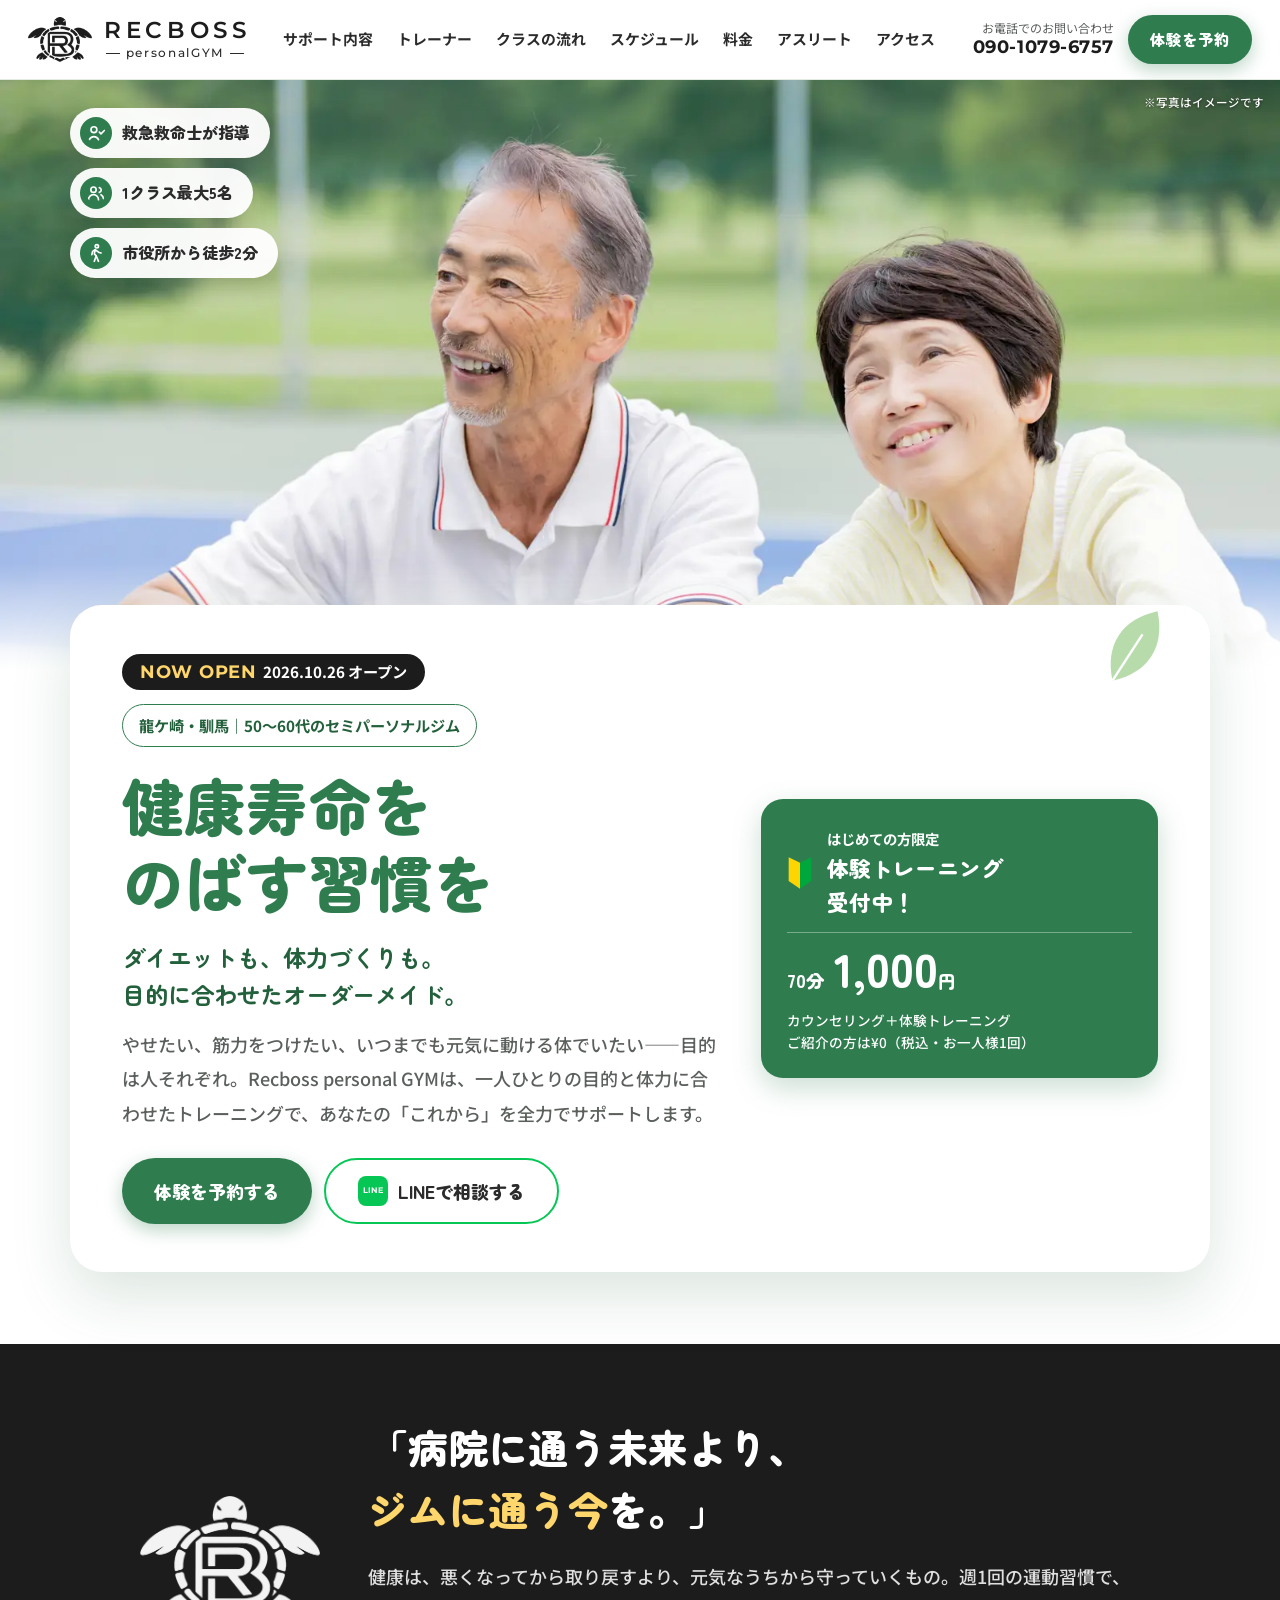
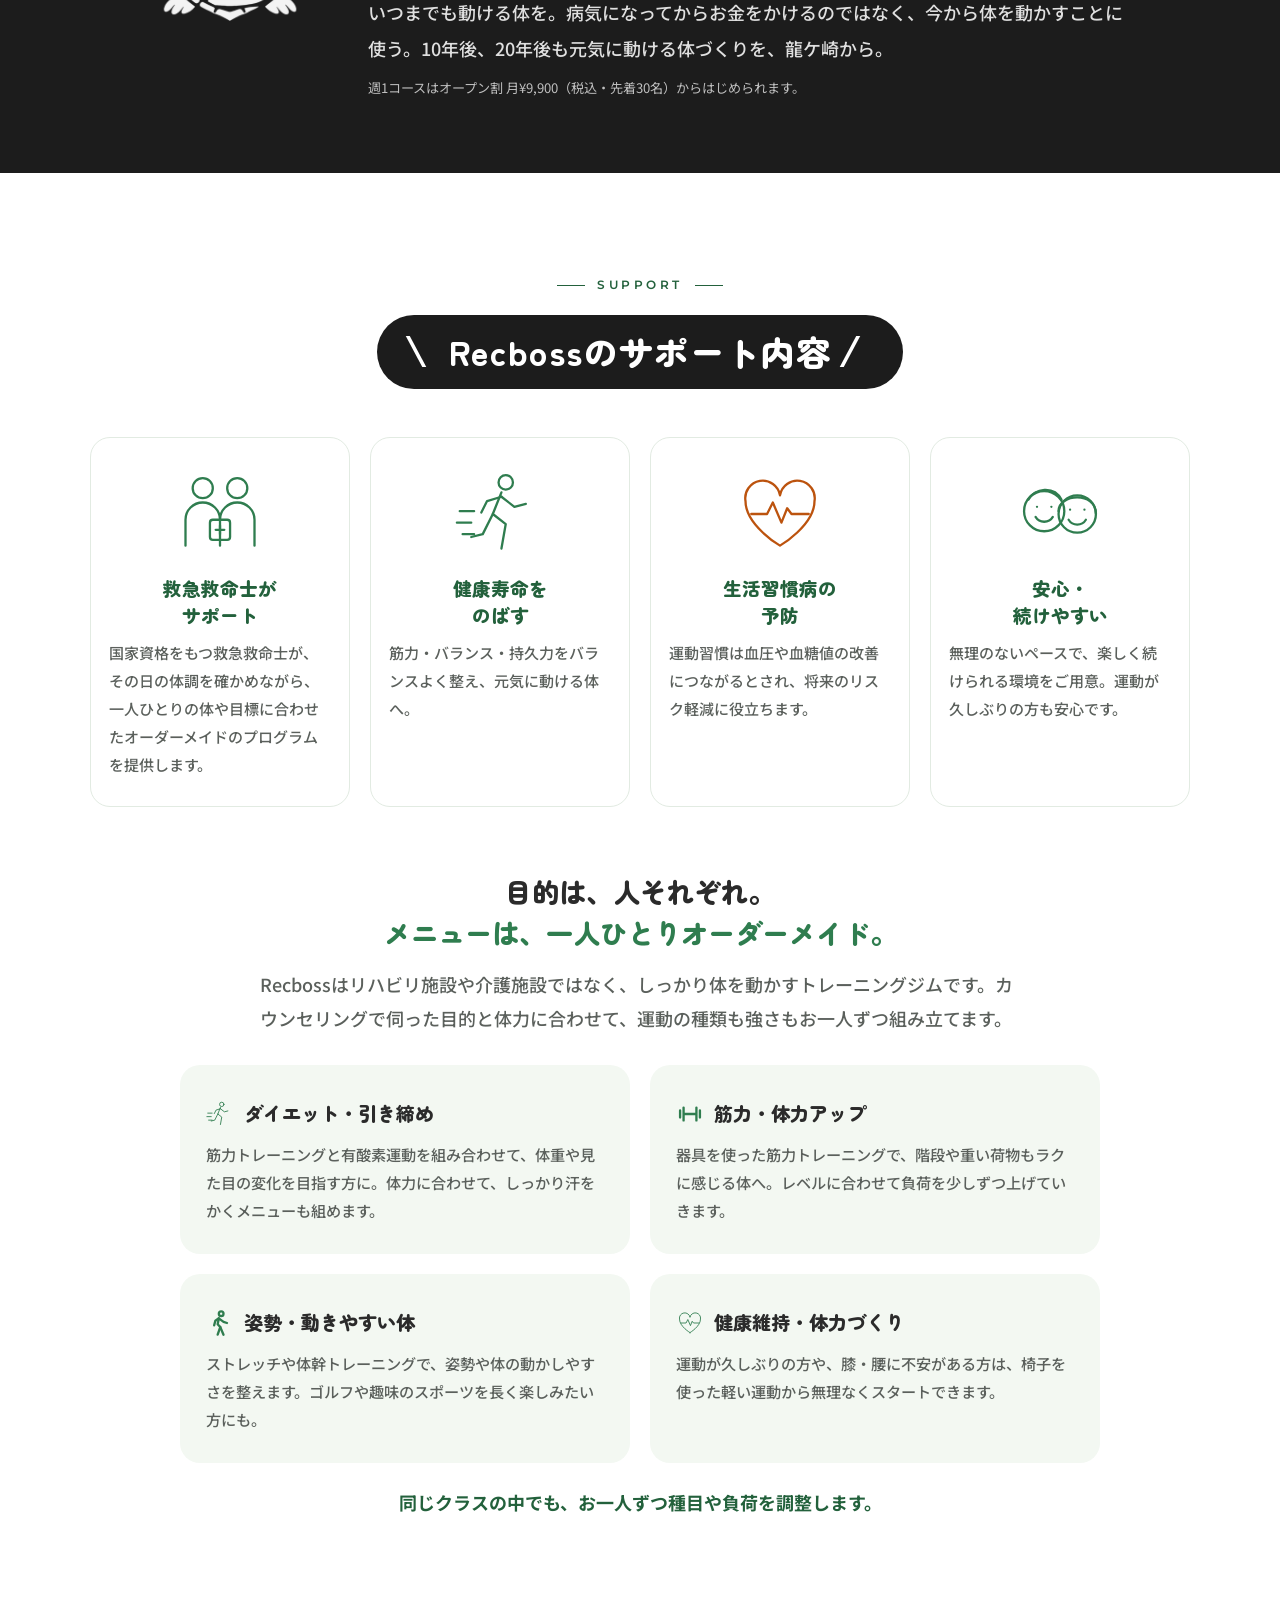
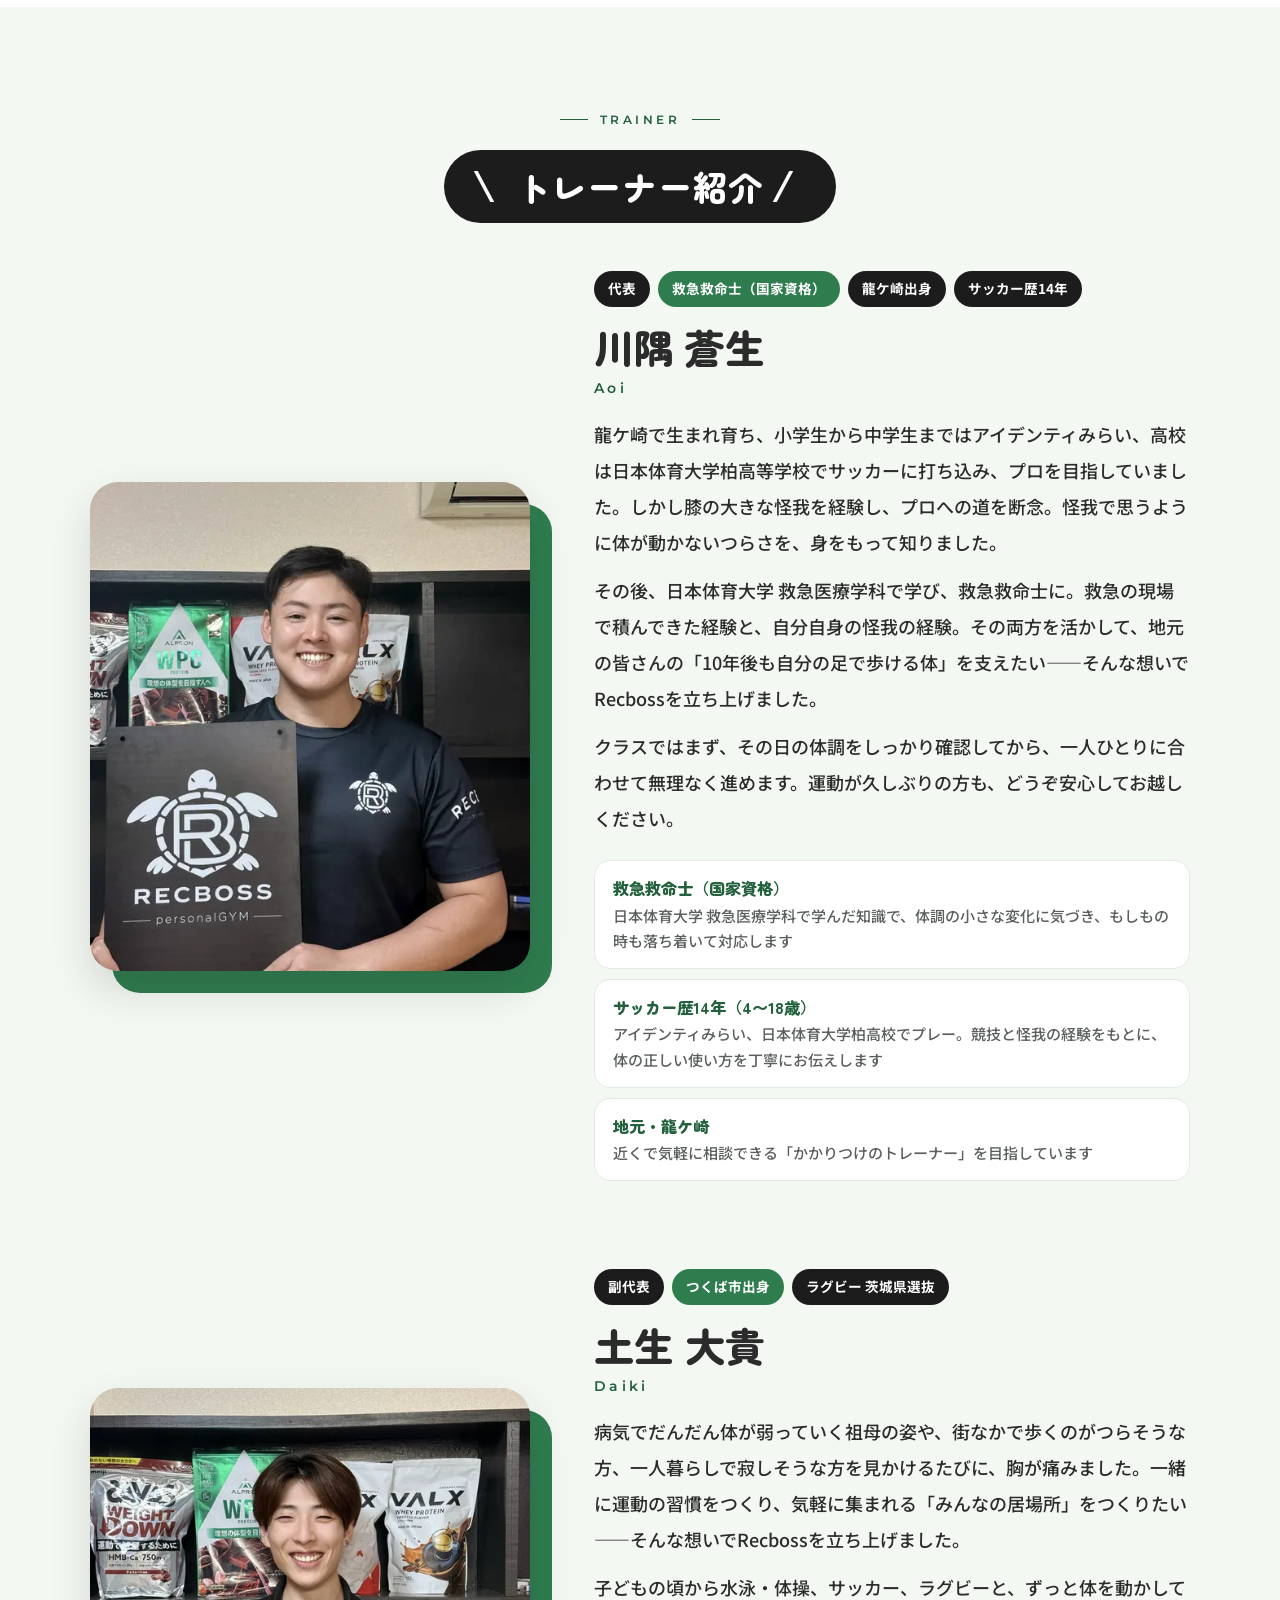
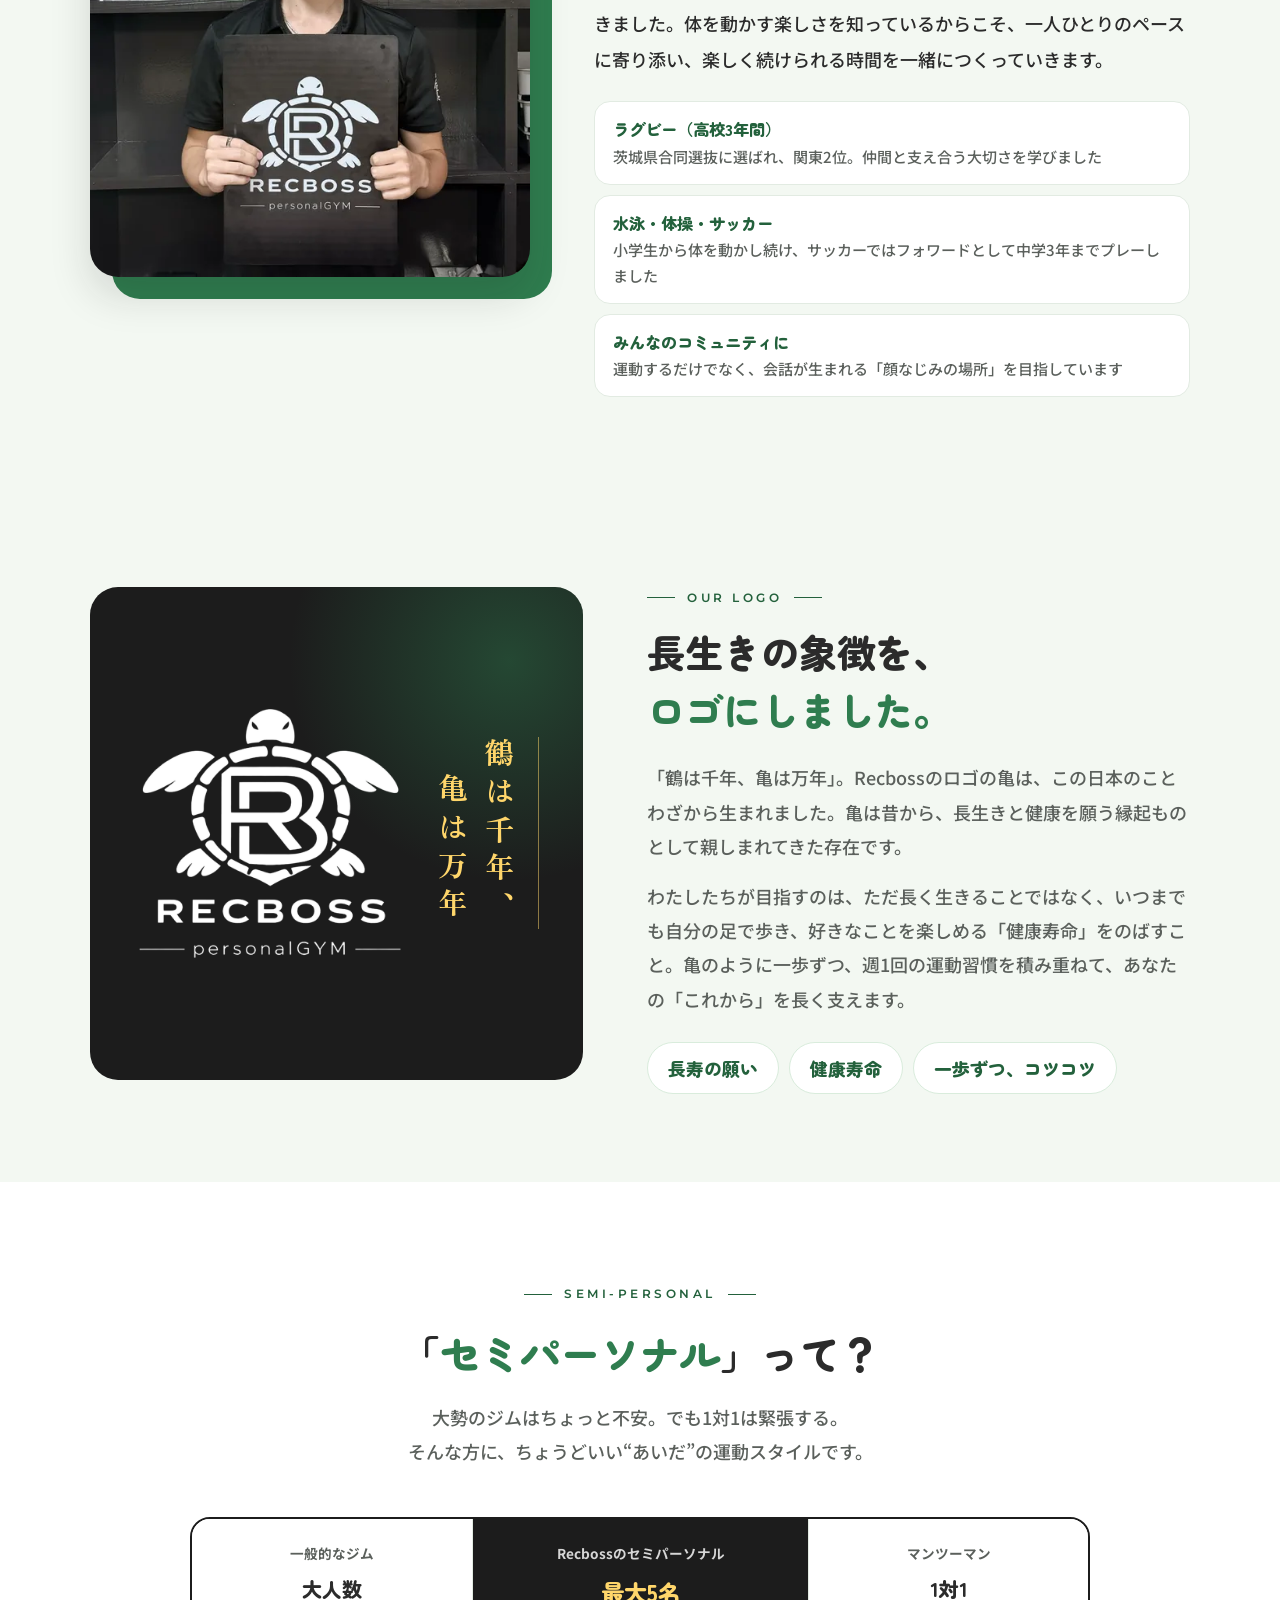
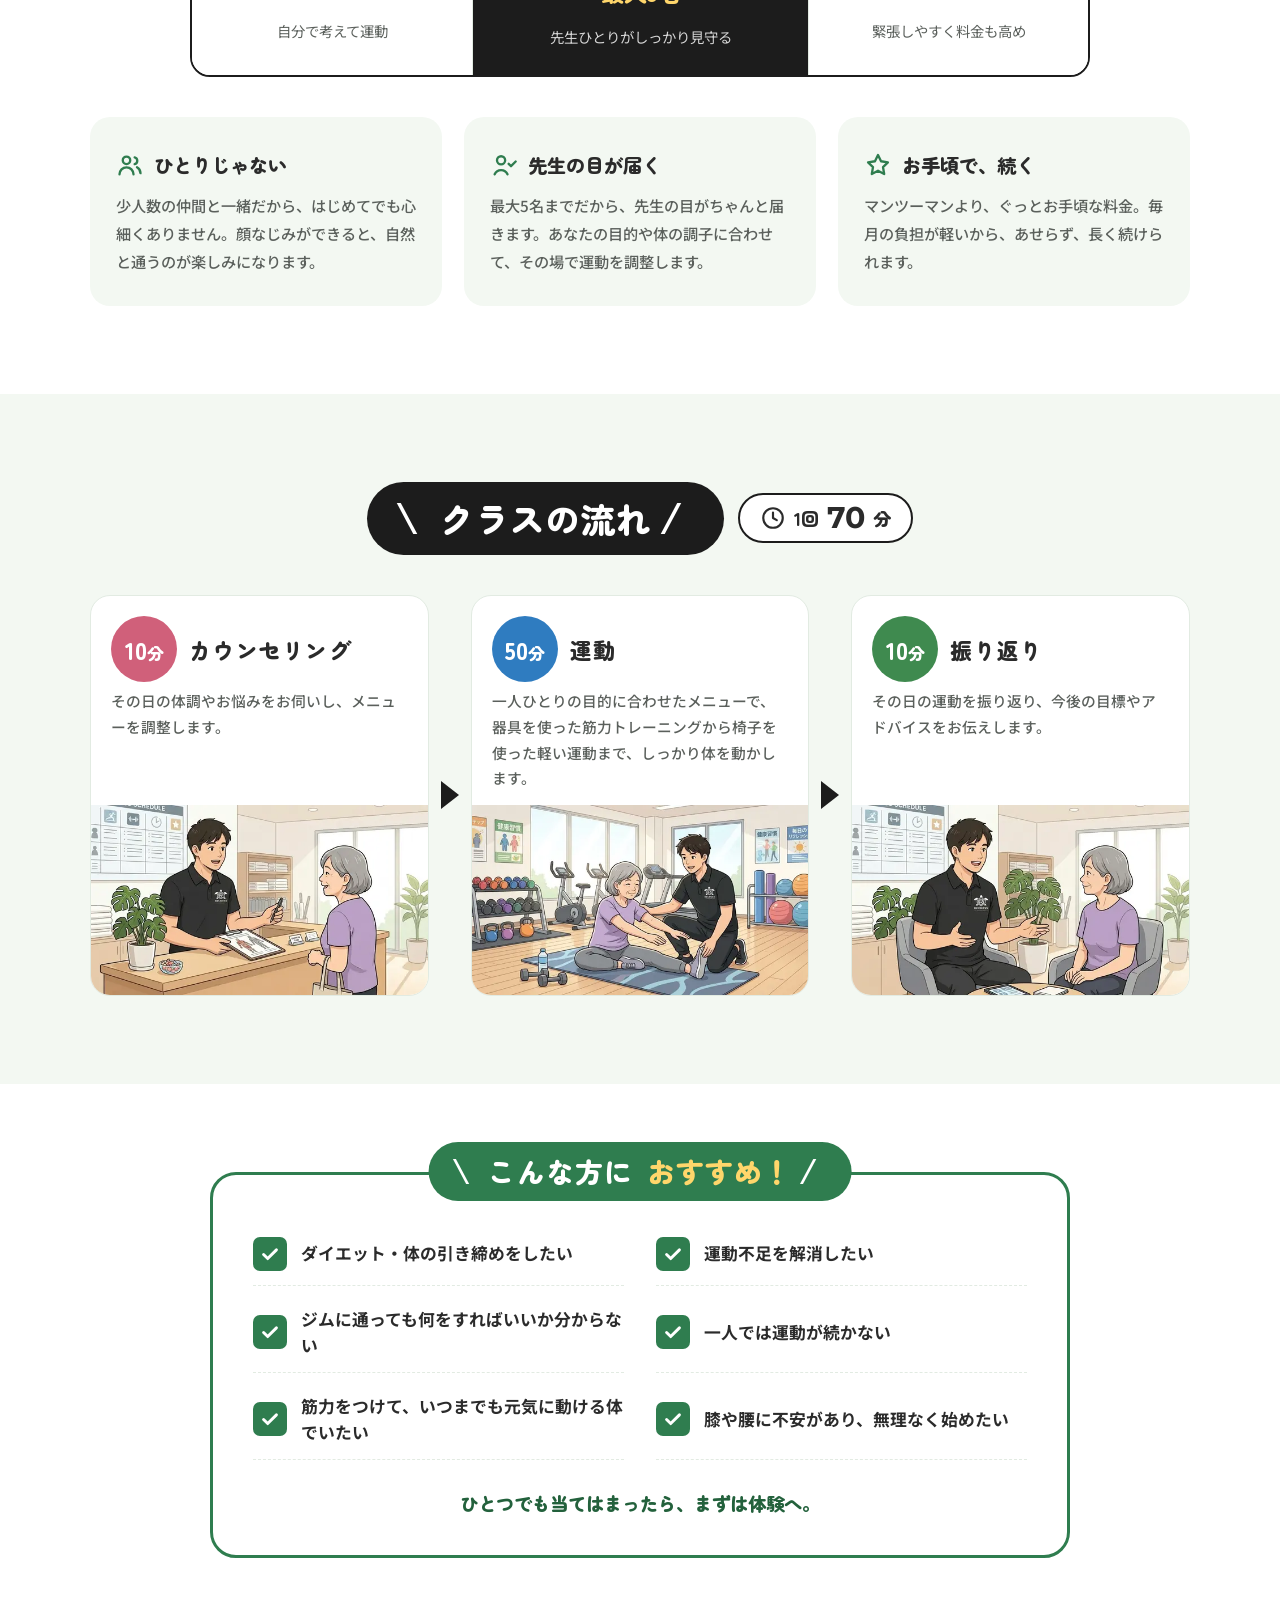
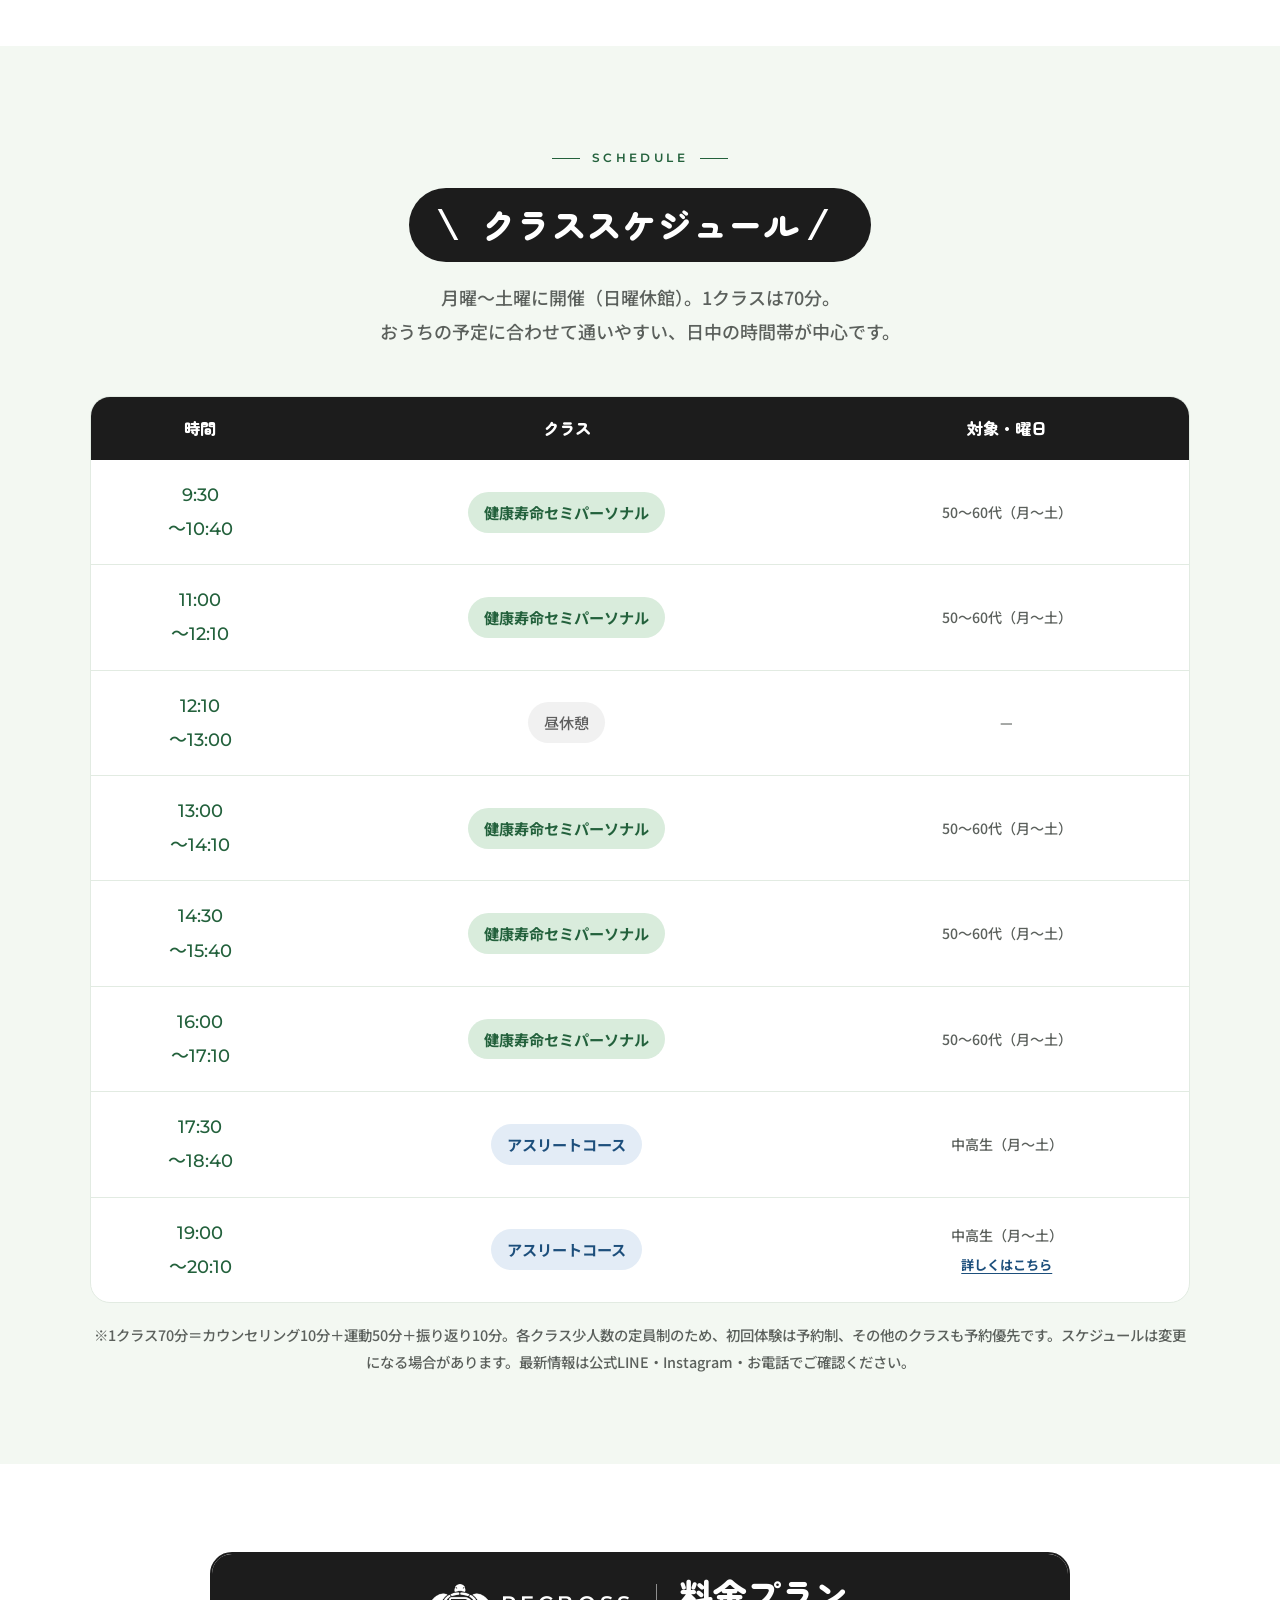
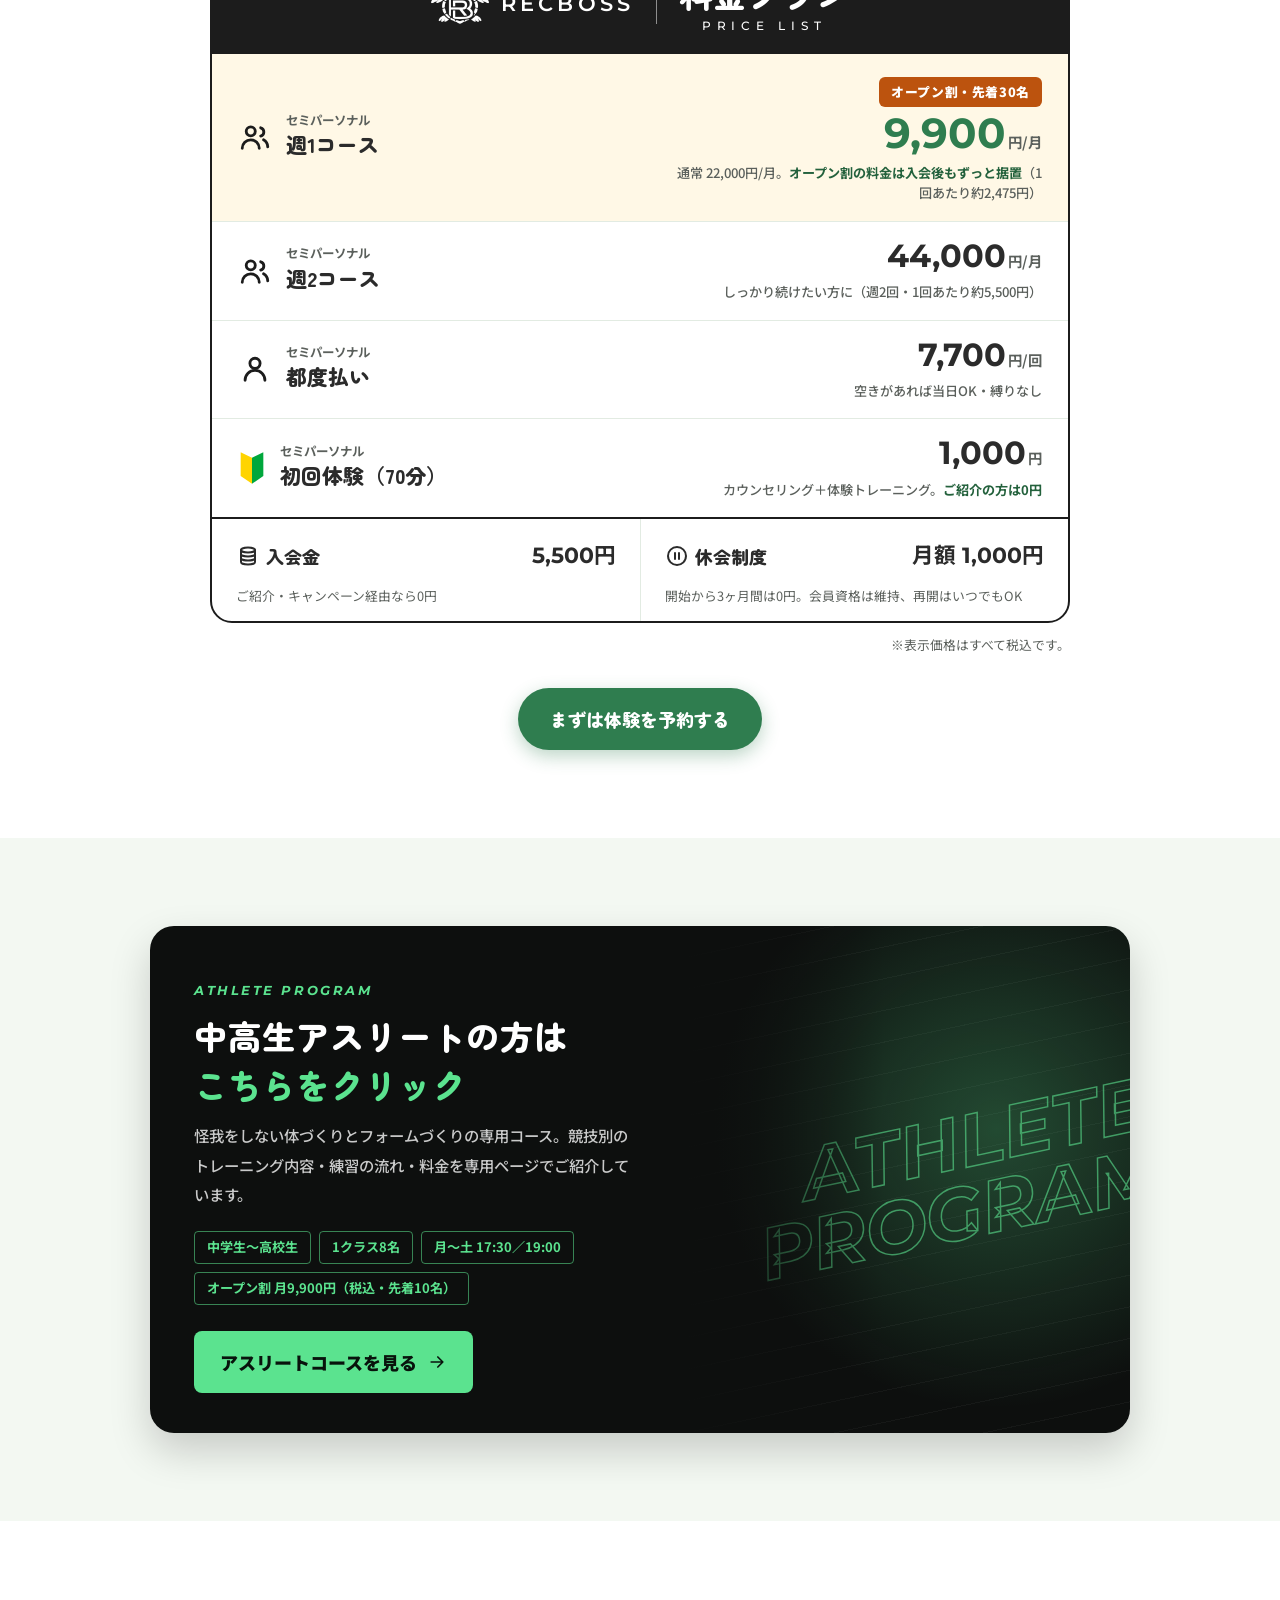
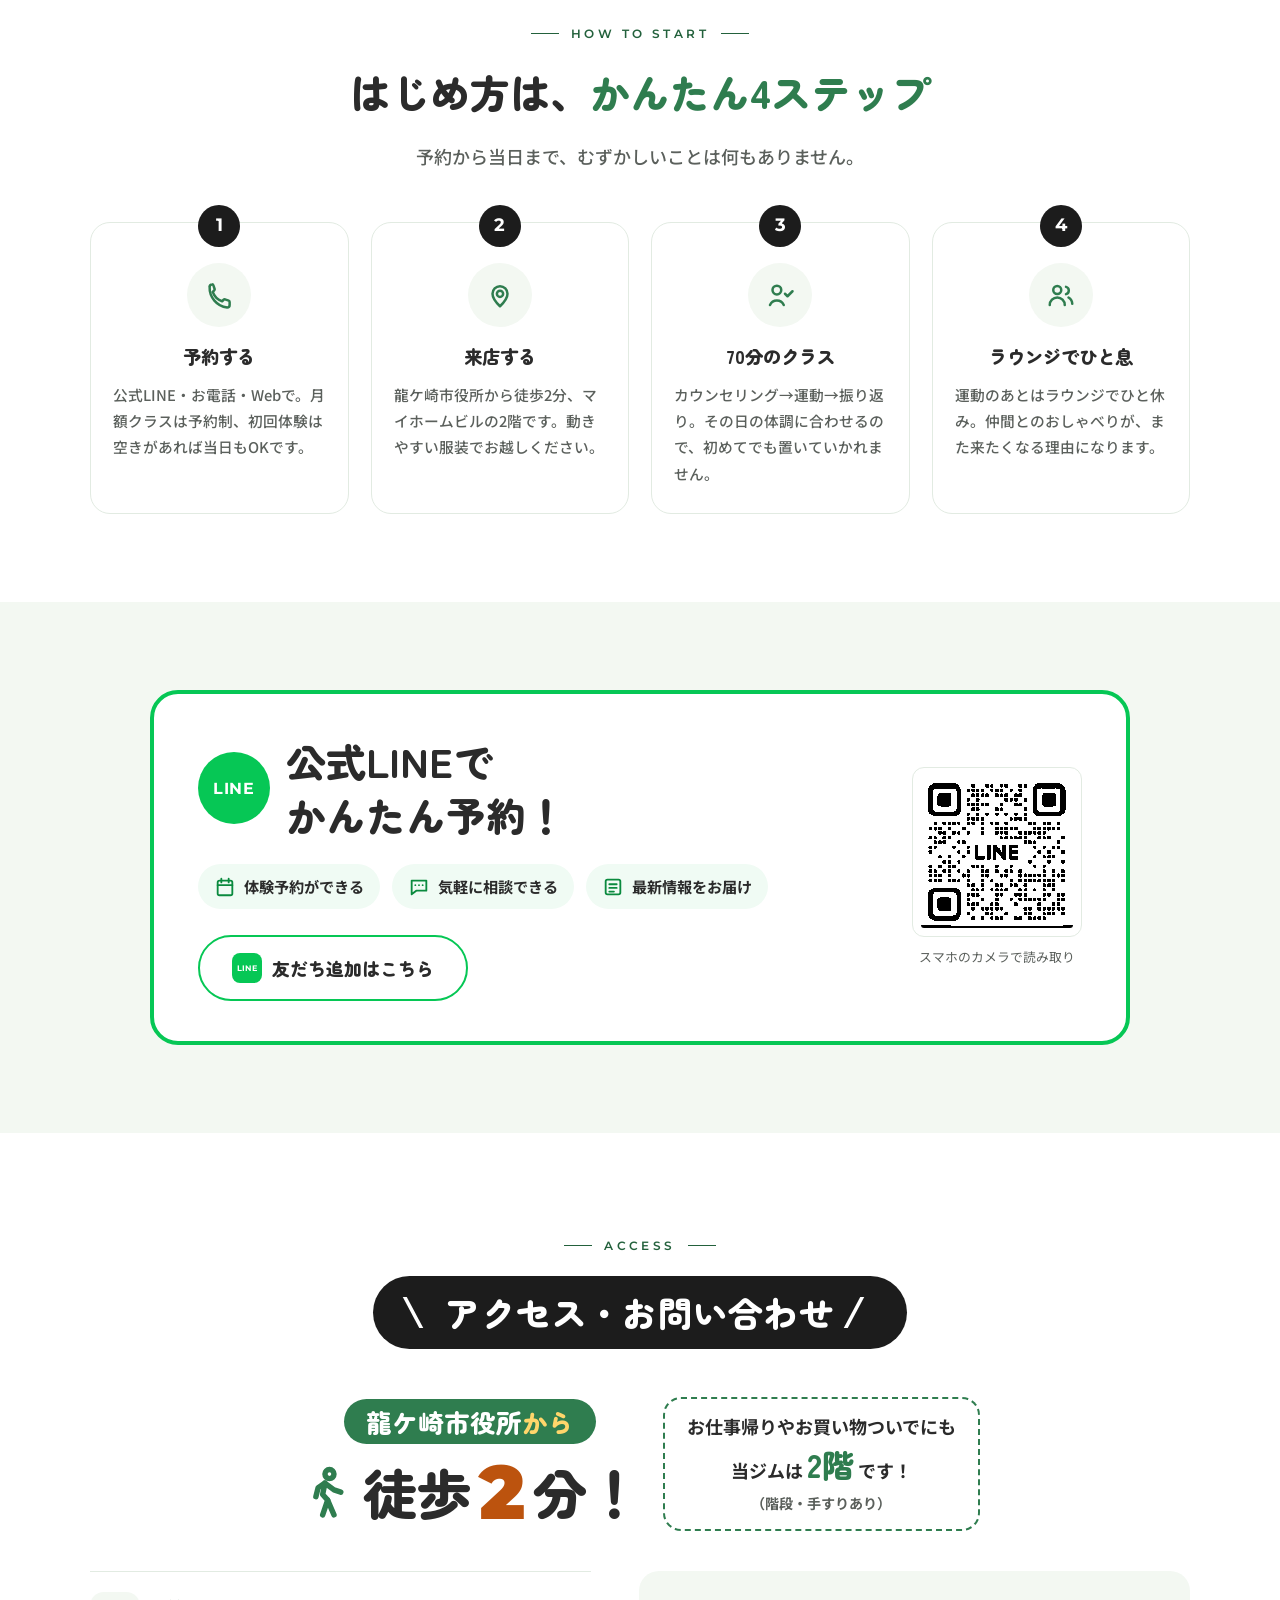
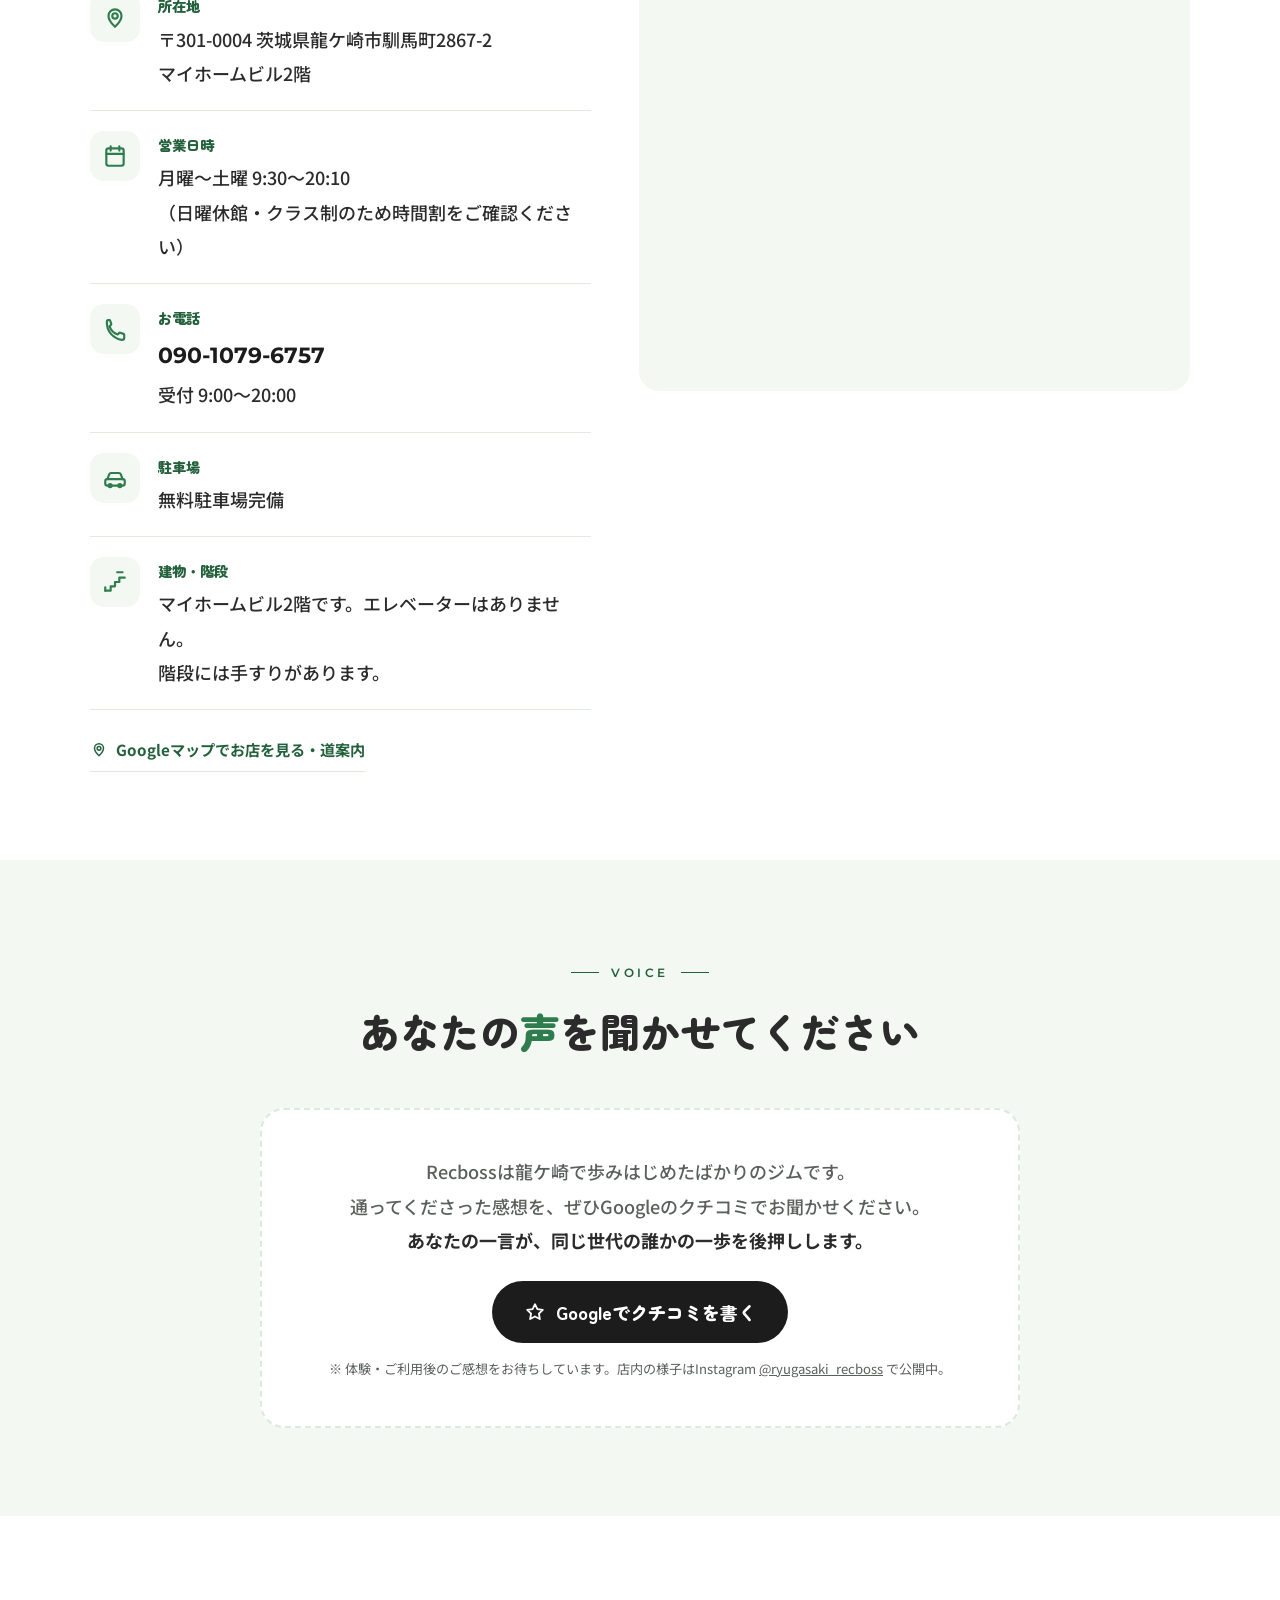
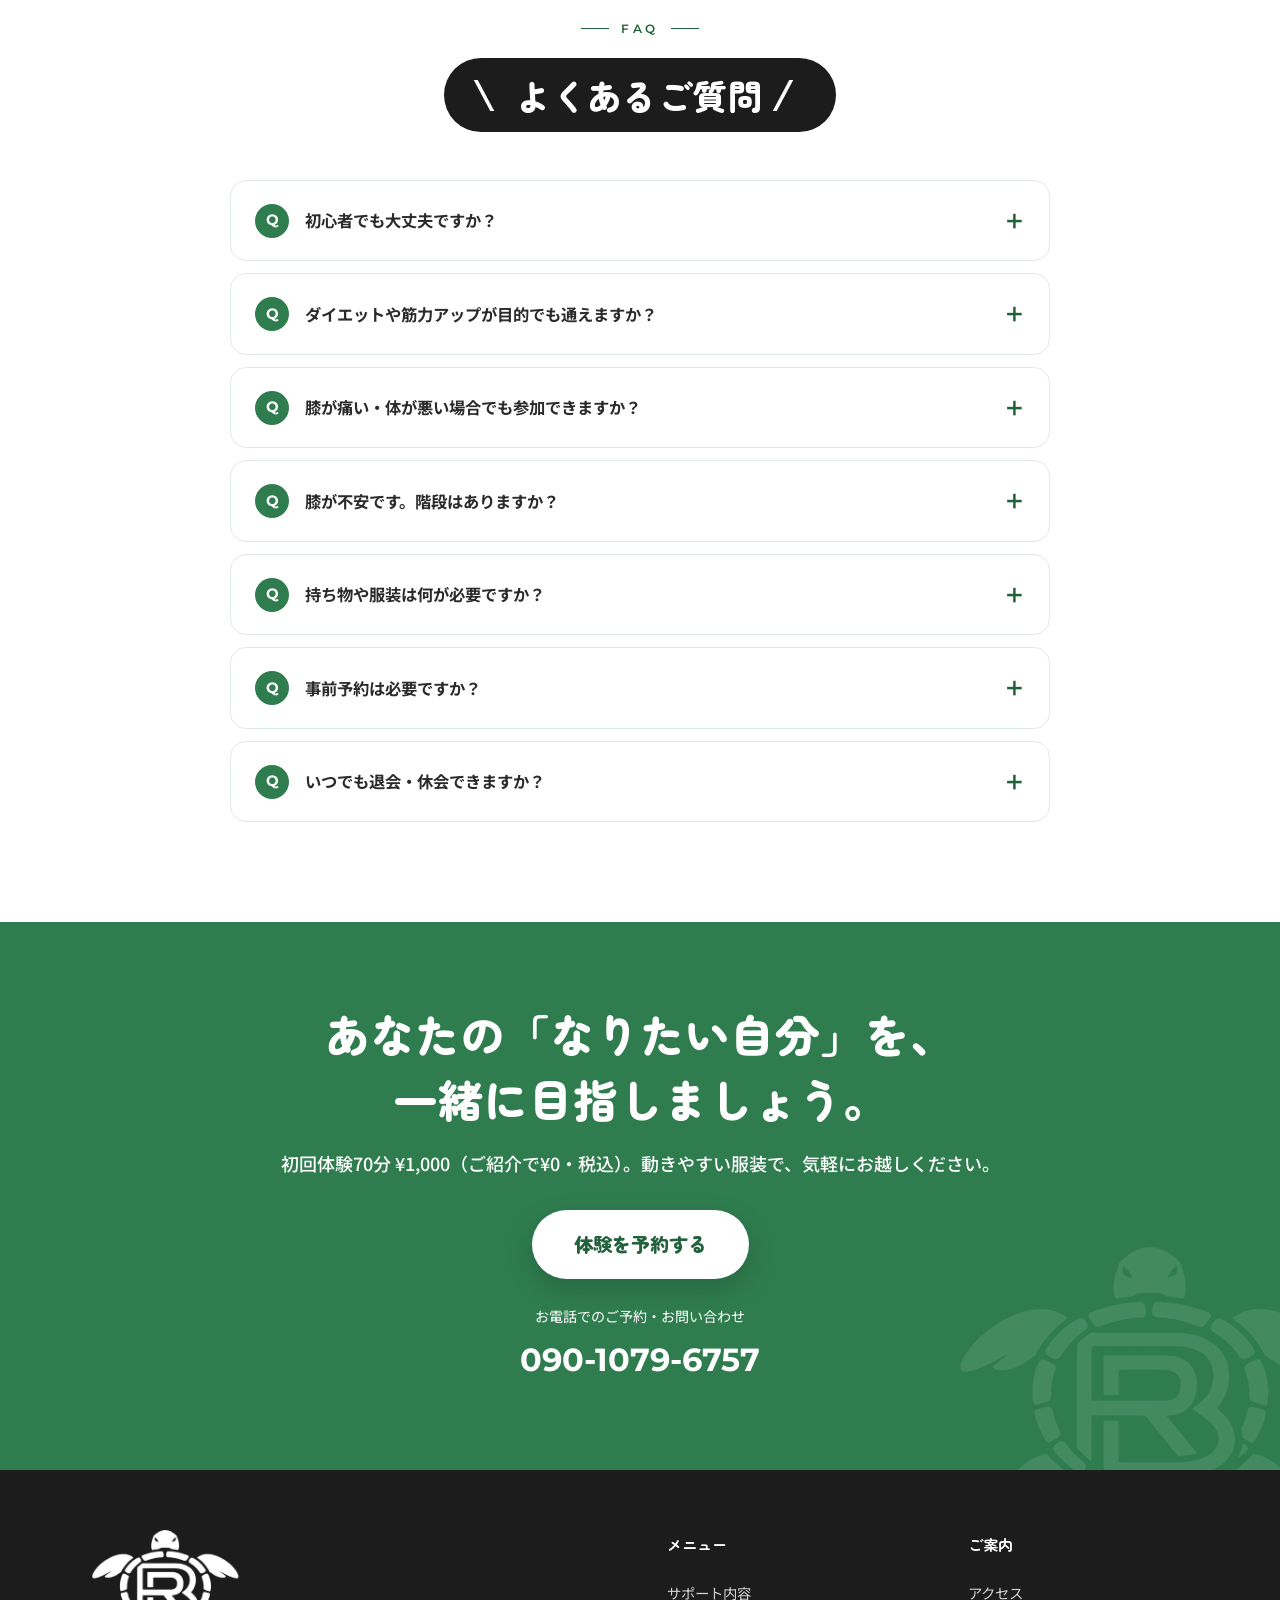
==== commit 64dc5f09: "アスリートコースにオープン割（先着10名・月9,900円）を追加 入会後も据置、通常16,000円を併記。兄弟割は通常料金のみ。入会金5,500円を明記。  Co-Authored-By: Claud" ====
--- a/index.html
+++ b/index.html
@@ -1083,7 +1083,7 @@
         <span class="en">ATHLETE PROGRAM</span>
         <h2>中高生アスリートの方は<br><span class="g">こちらをクリック</span></h2>
         <p>怪我をしない体づくりとフォームづくりの専用コース。競技別のトレーニング内容・練習の流れ・料金を専用ページでご紹介しています。</p>
-        <ul class="ath-banner-tags"><li>中学生〜高校生</li><li>1クラス8名</li><li>月〜土 17:30／19:00</li></ul>
+        <ul class="ath-banner-tags"><li>中学生〜高校生</li><li>1クラス8名</li><li>月〜土 17:30／19:00</li><li>オープン割 月9,900円（税込・先着10名）</li></ul>
         <span class="ath-banner-go">アスリートコースを見る<svg class="ico" aria-hidden="true" viewBox="0 0 24 24"><path d="M5 12h14M13 6l6 6-6 6"/></svg></span>
       </div>
       <div class="ath-banner-photo">
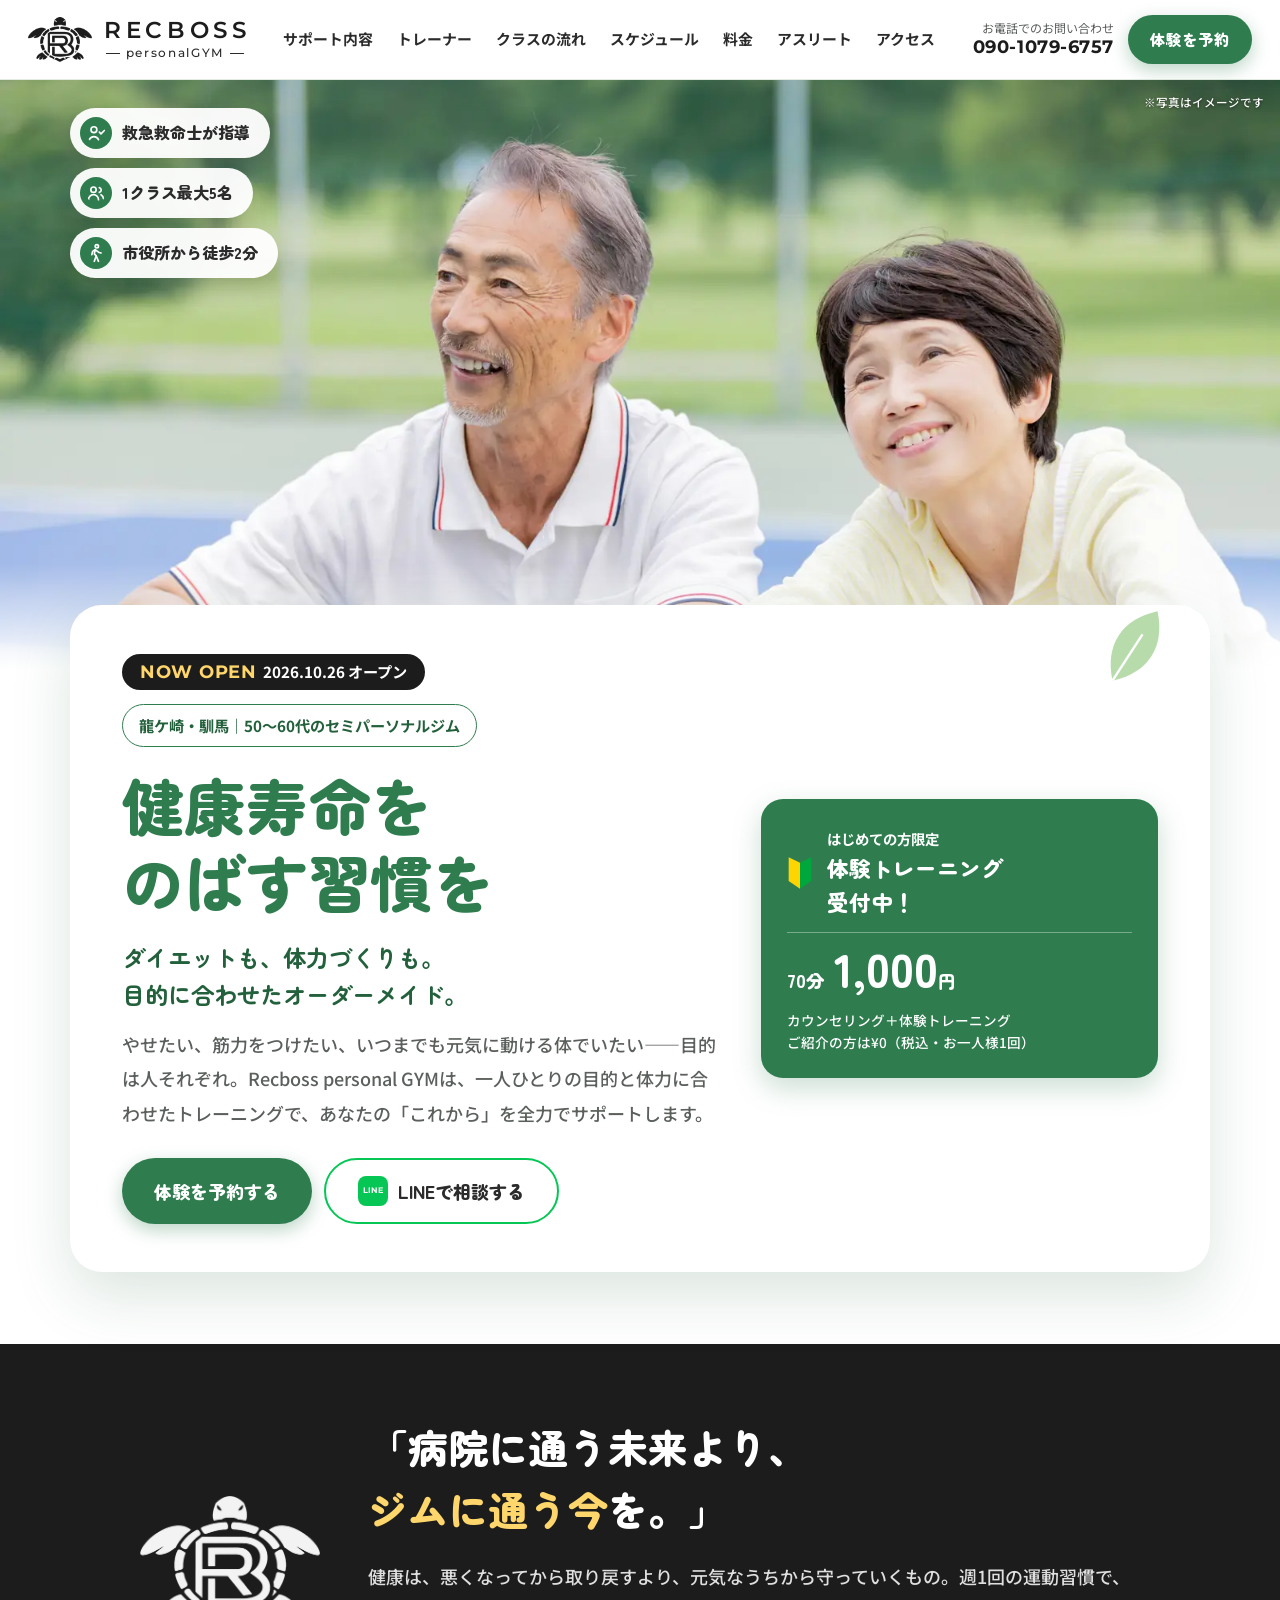
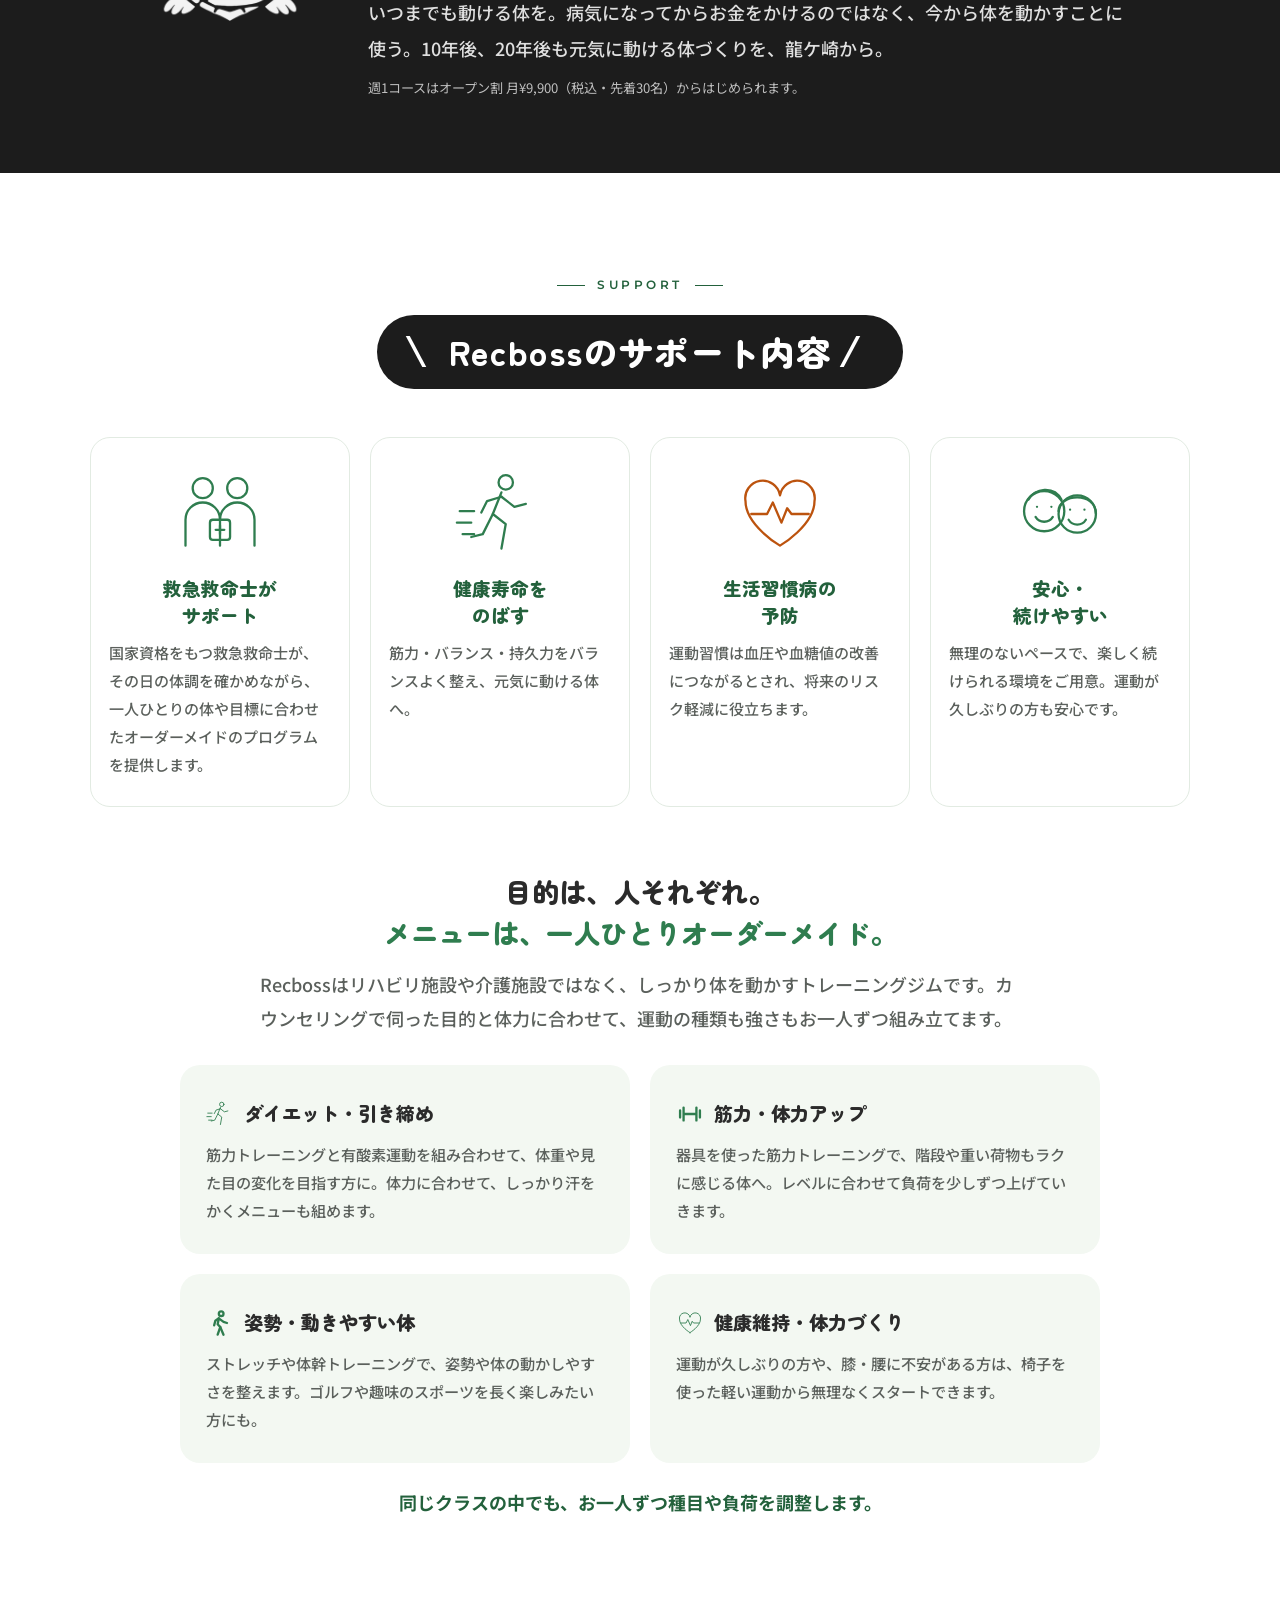
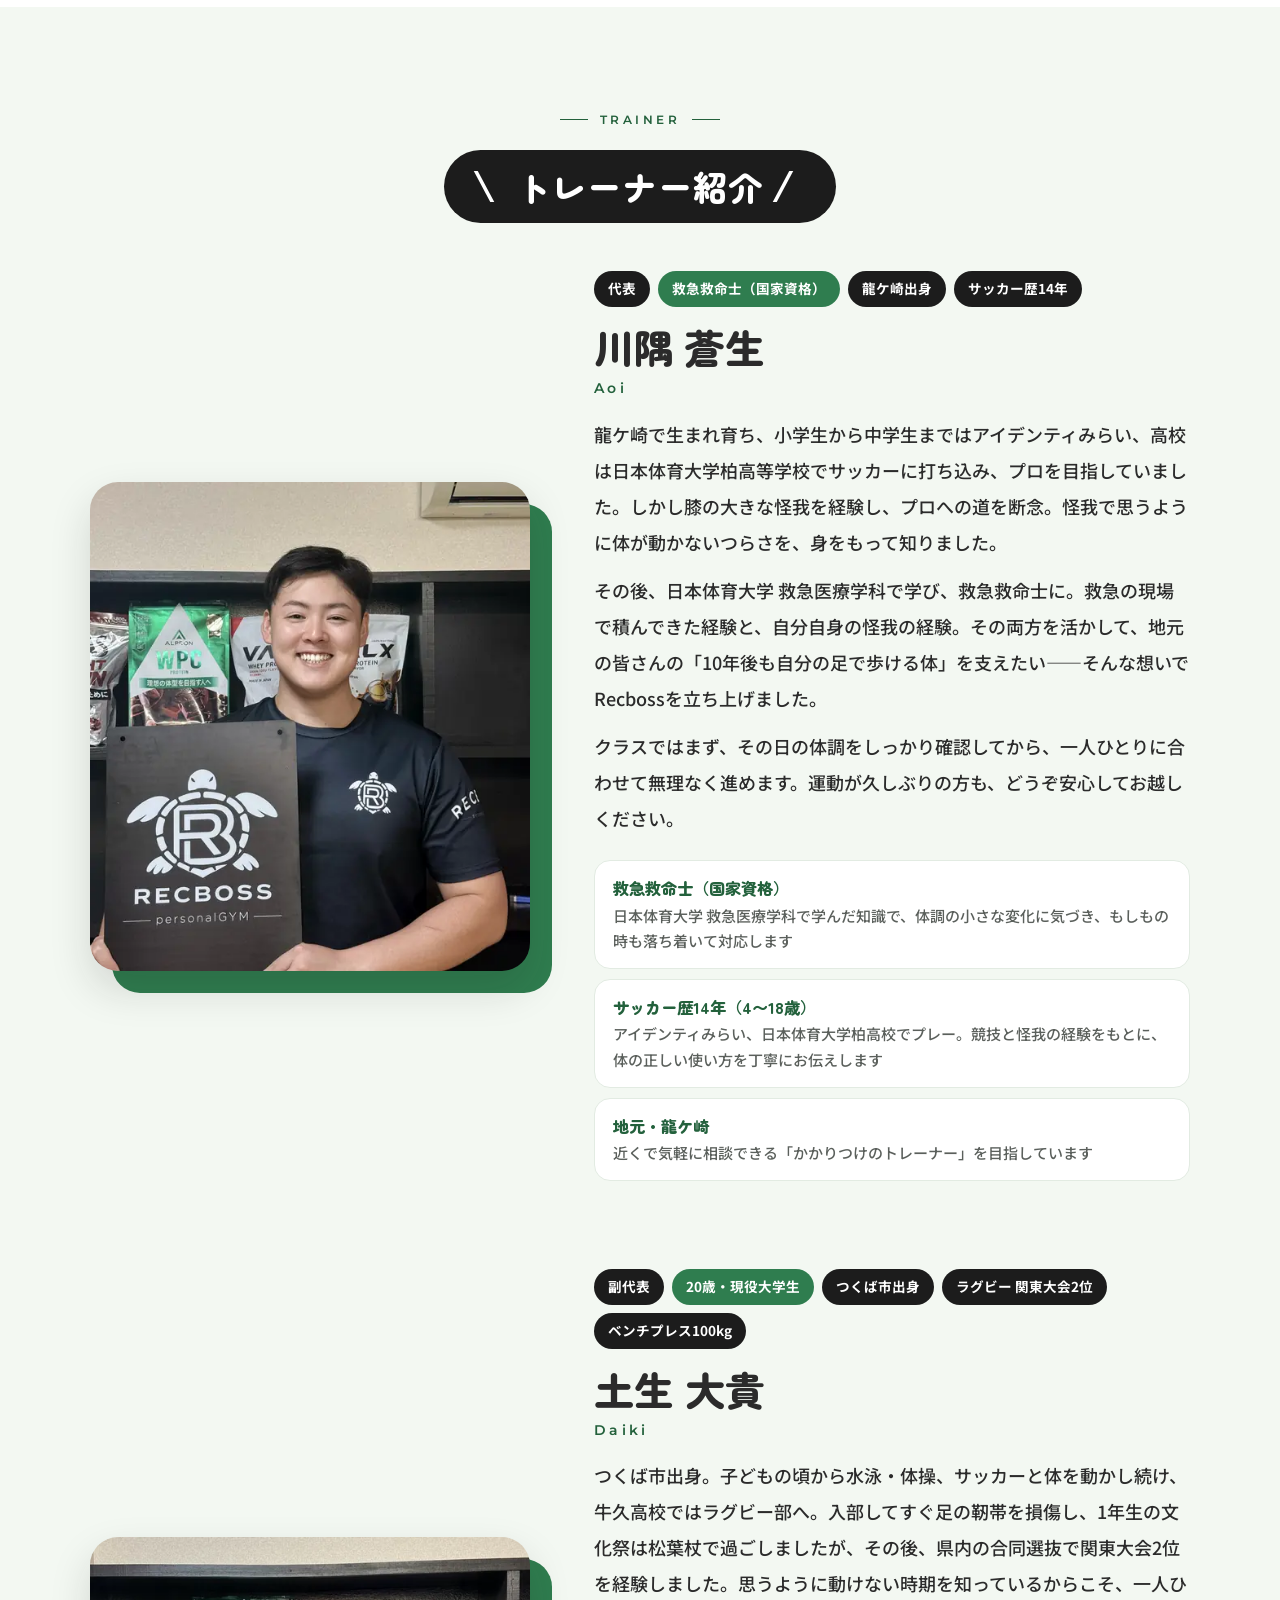
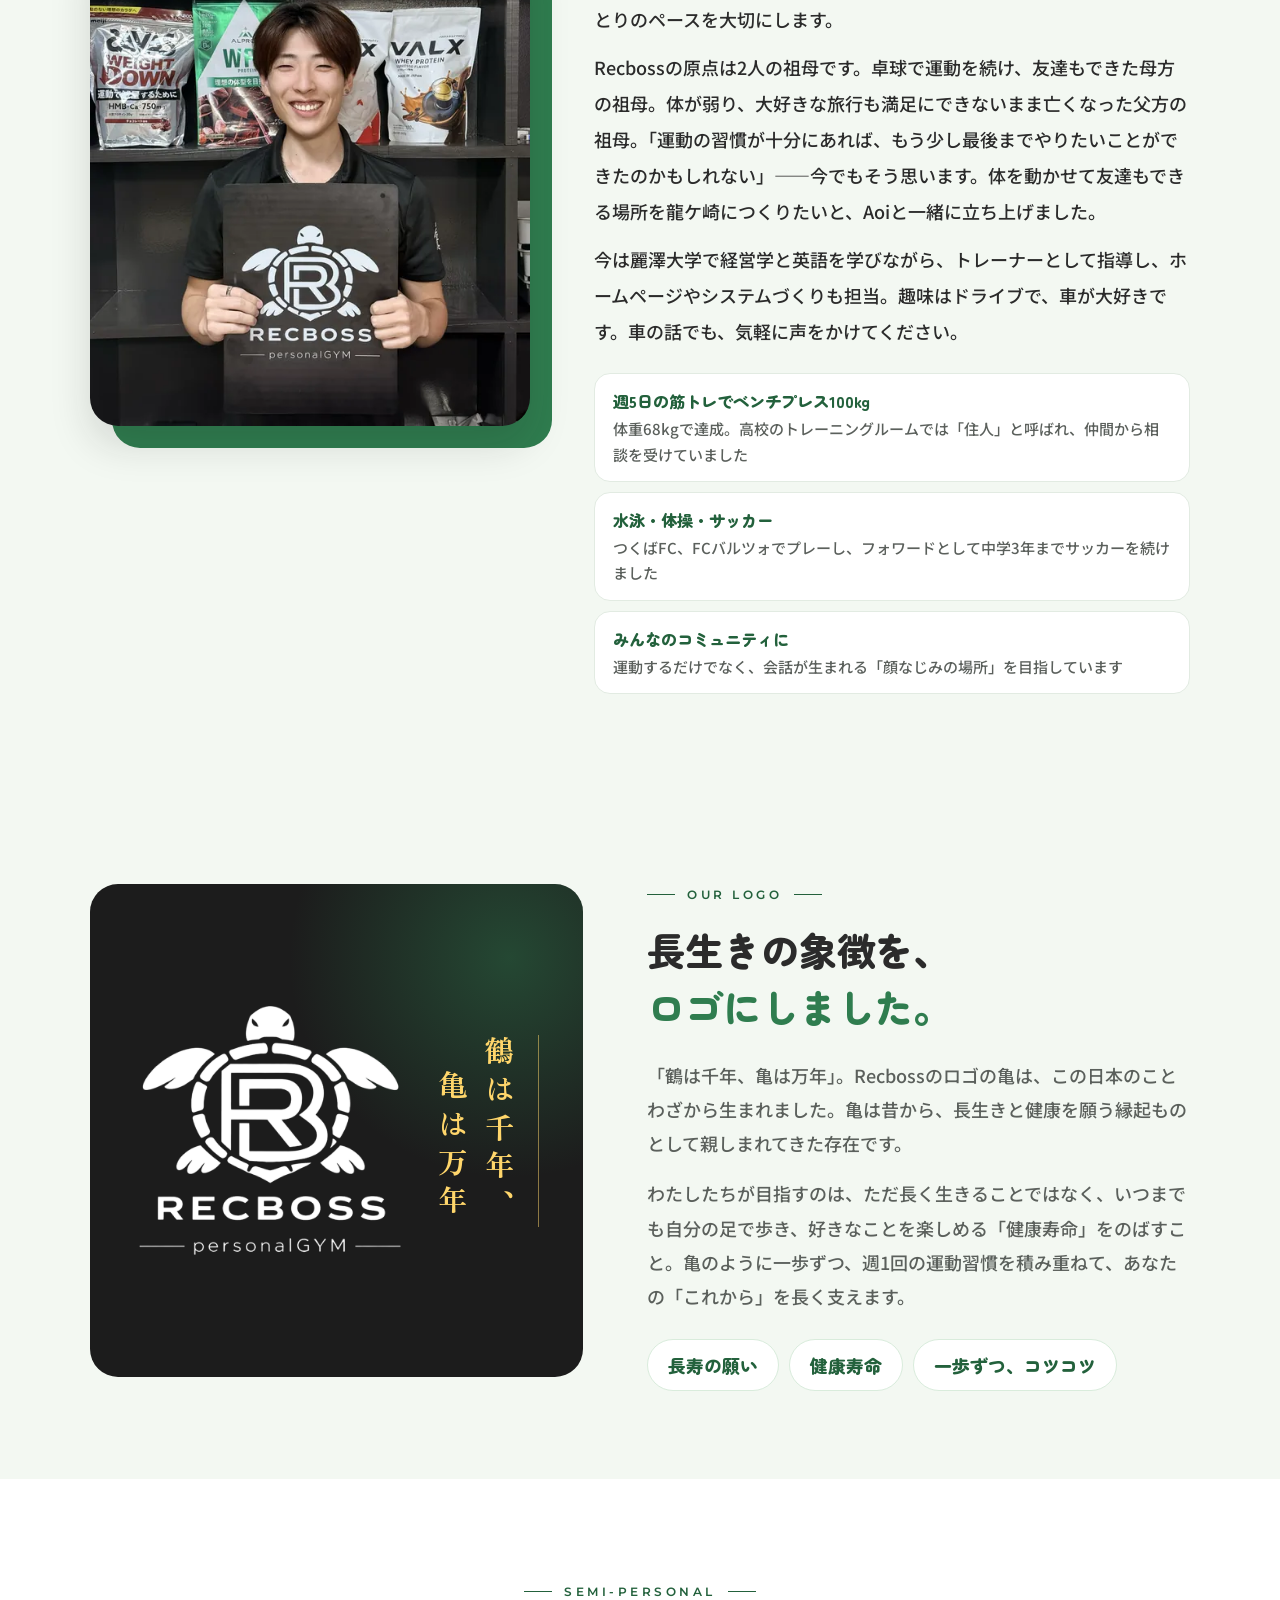
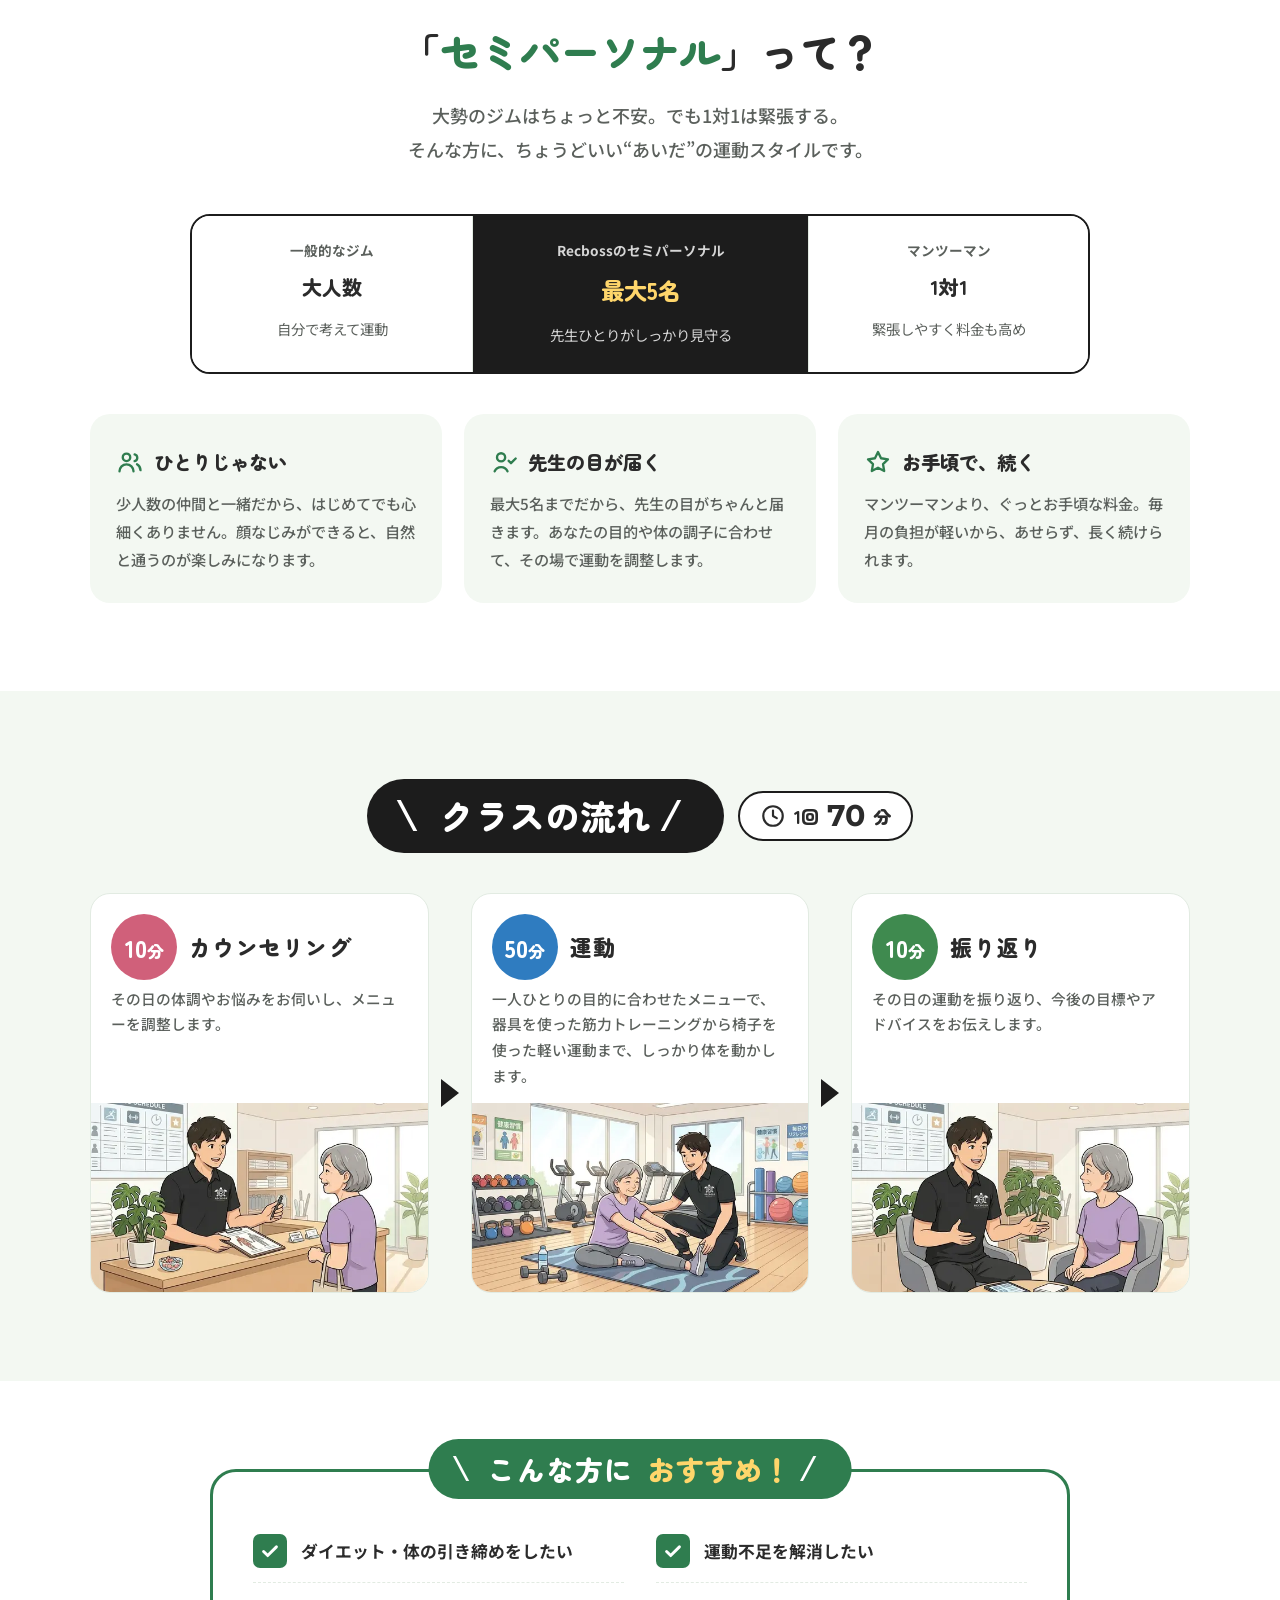
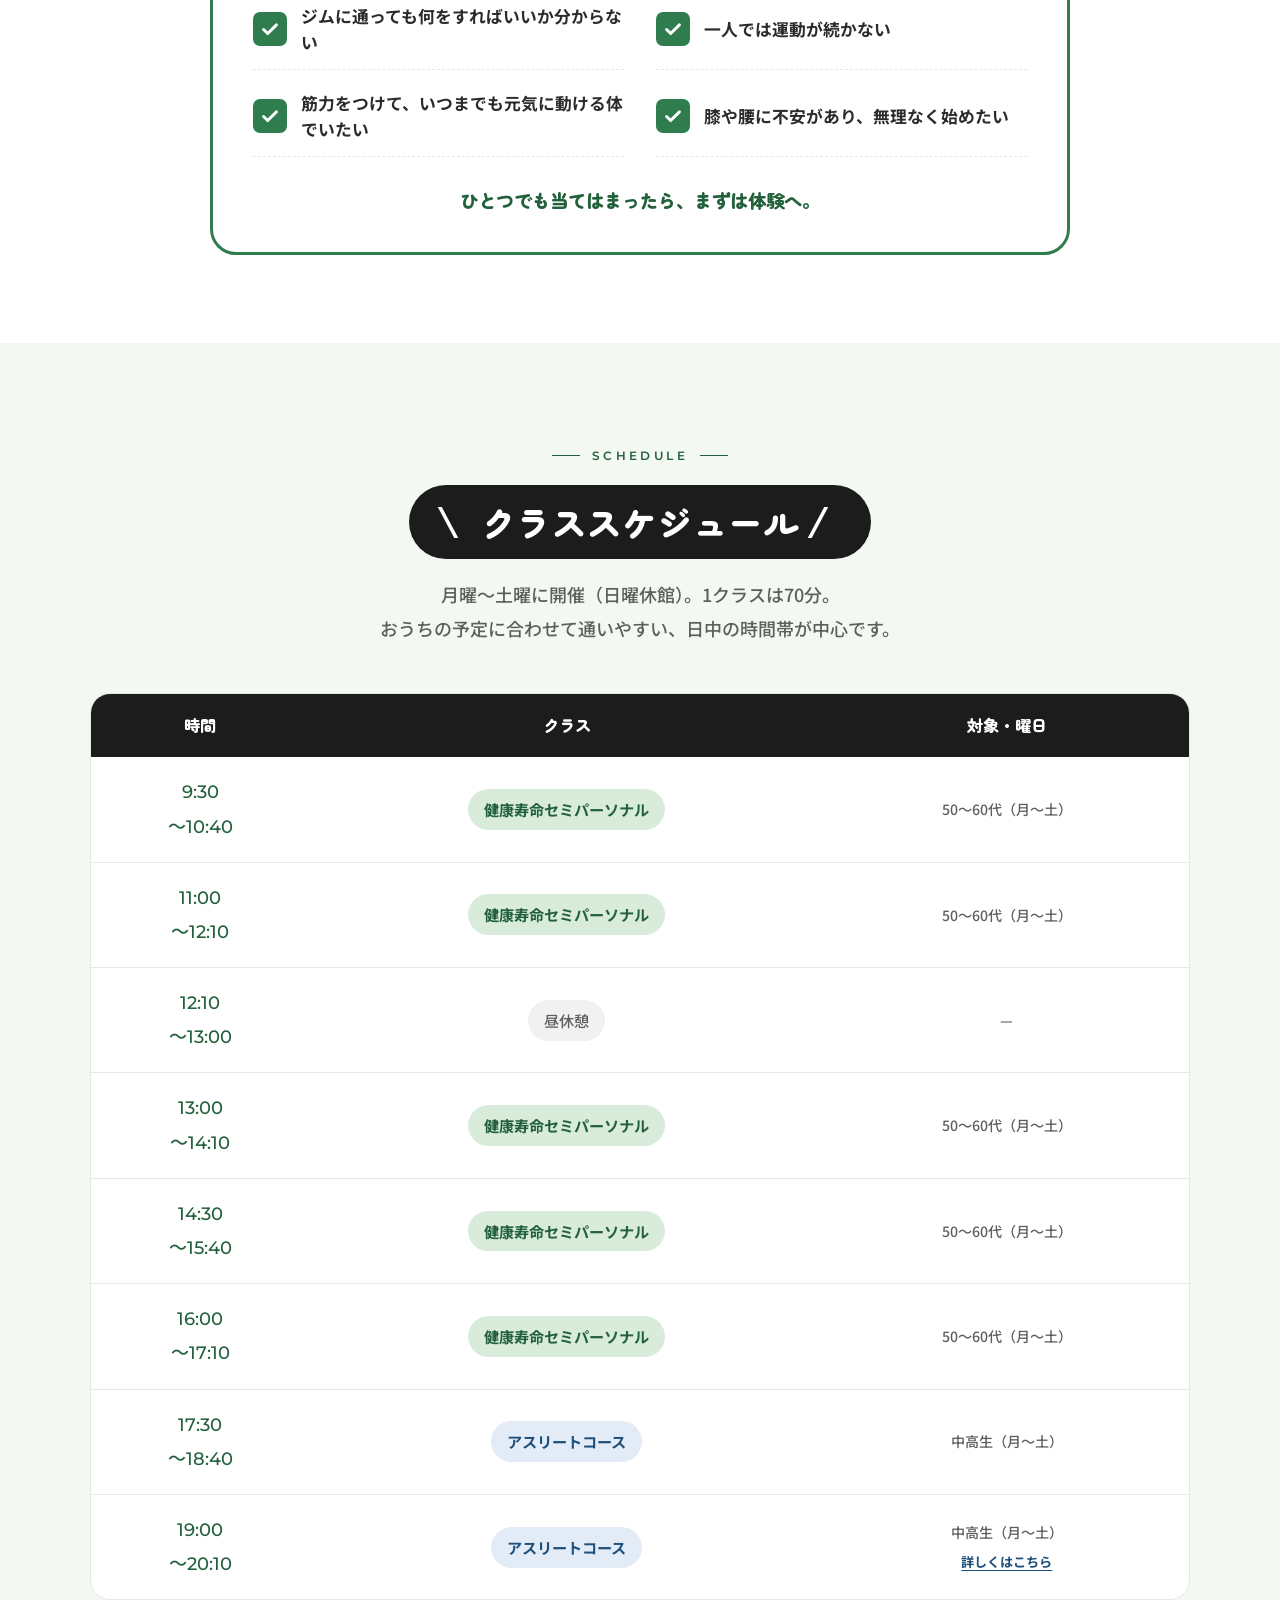
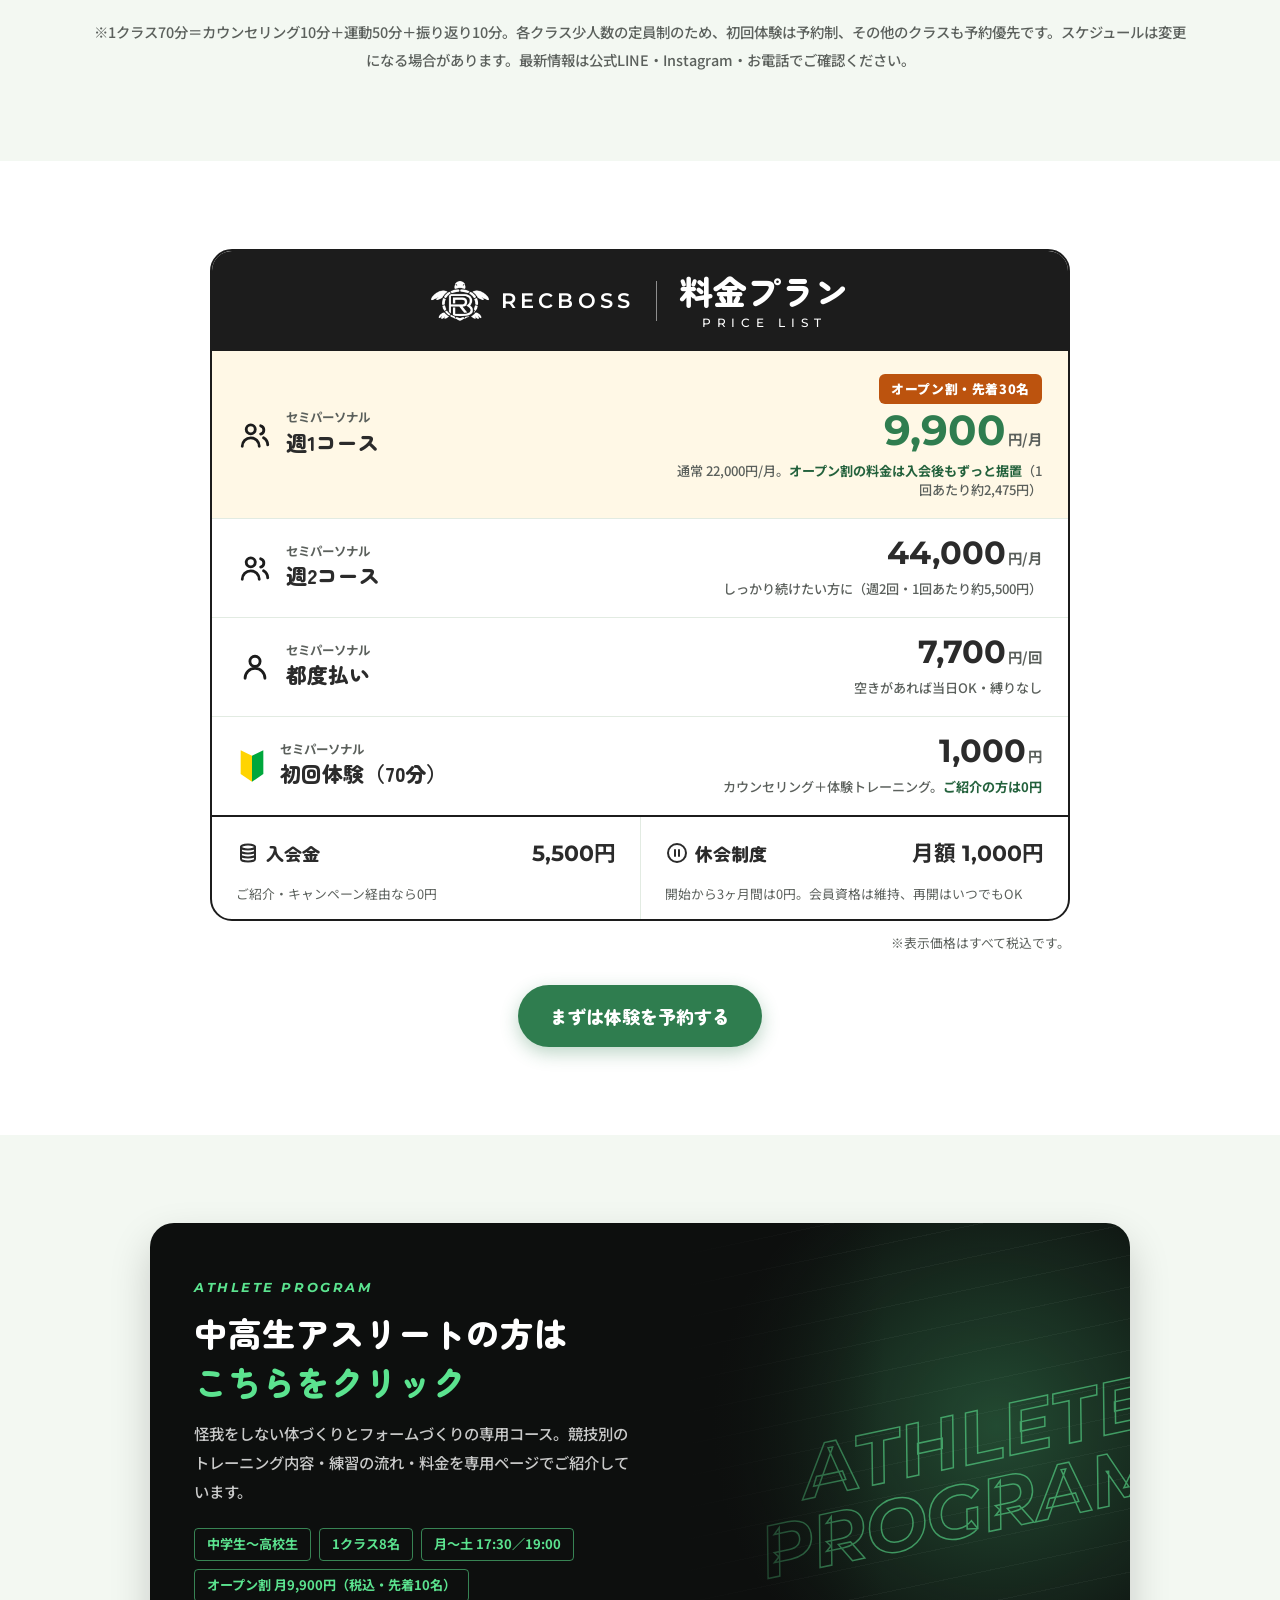
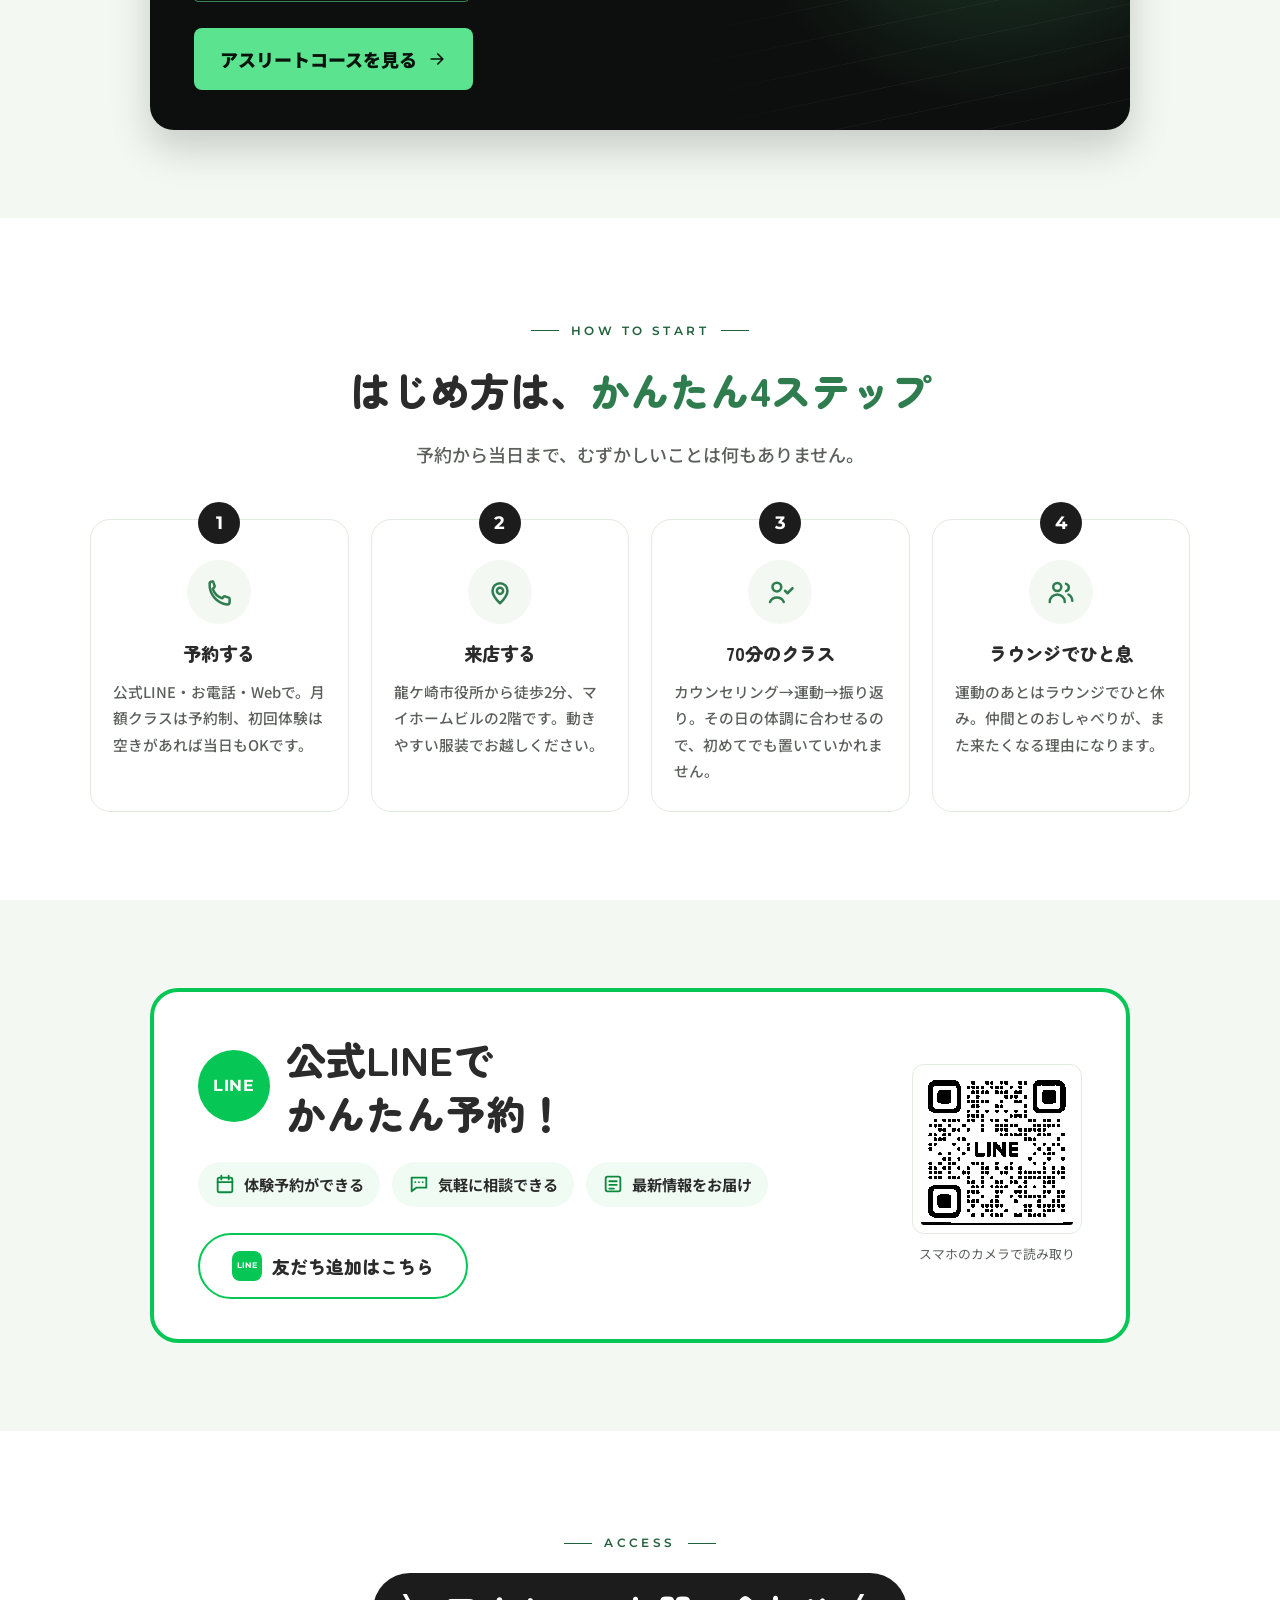
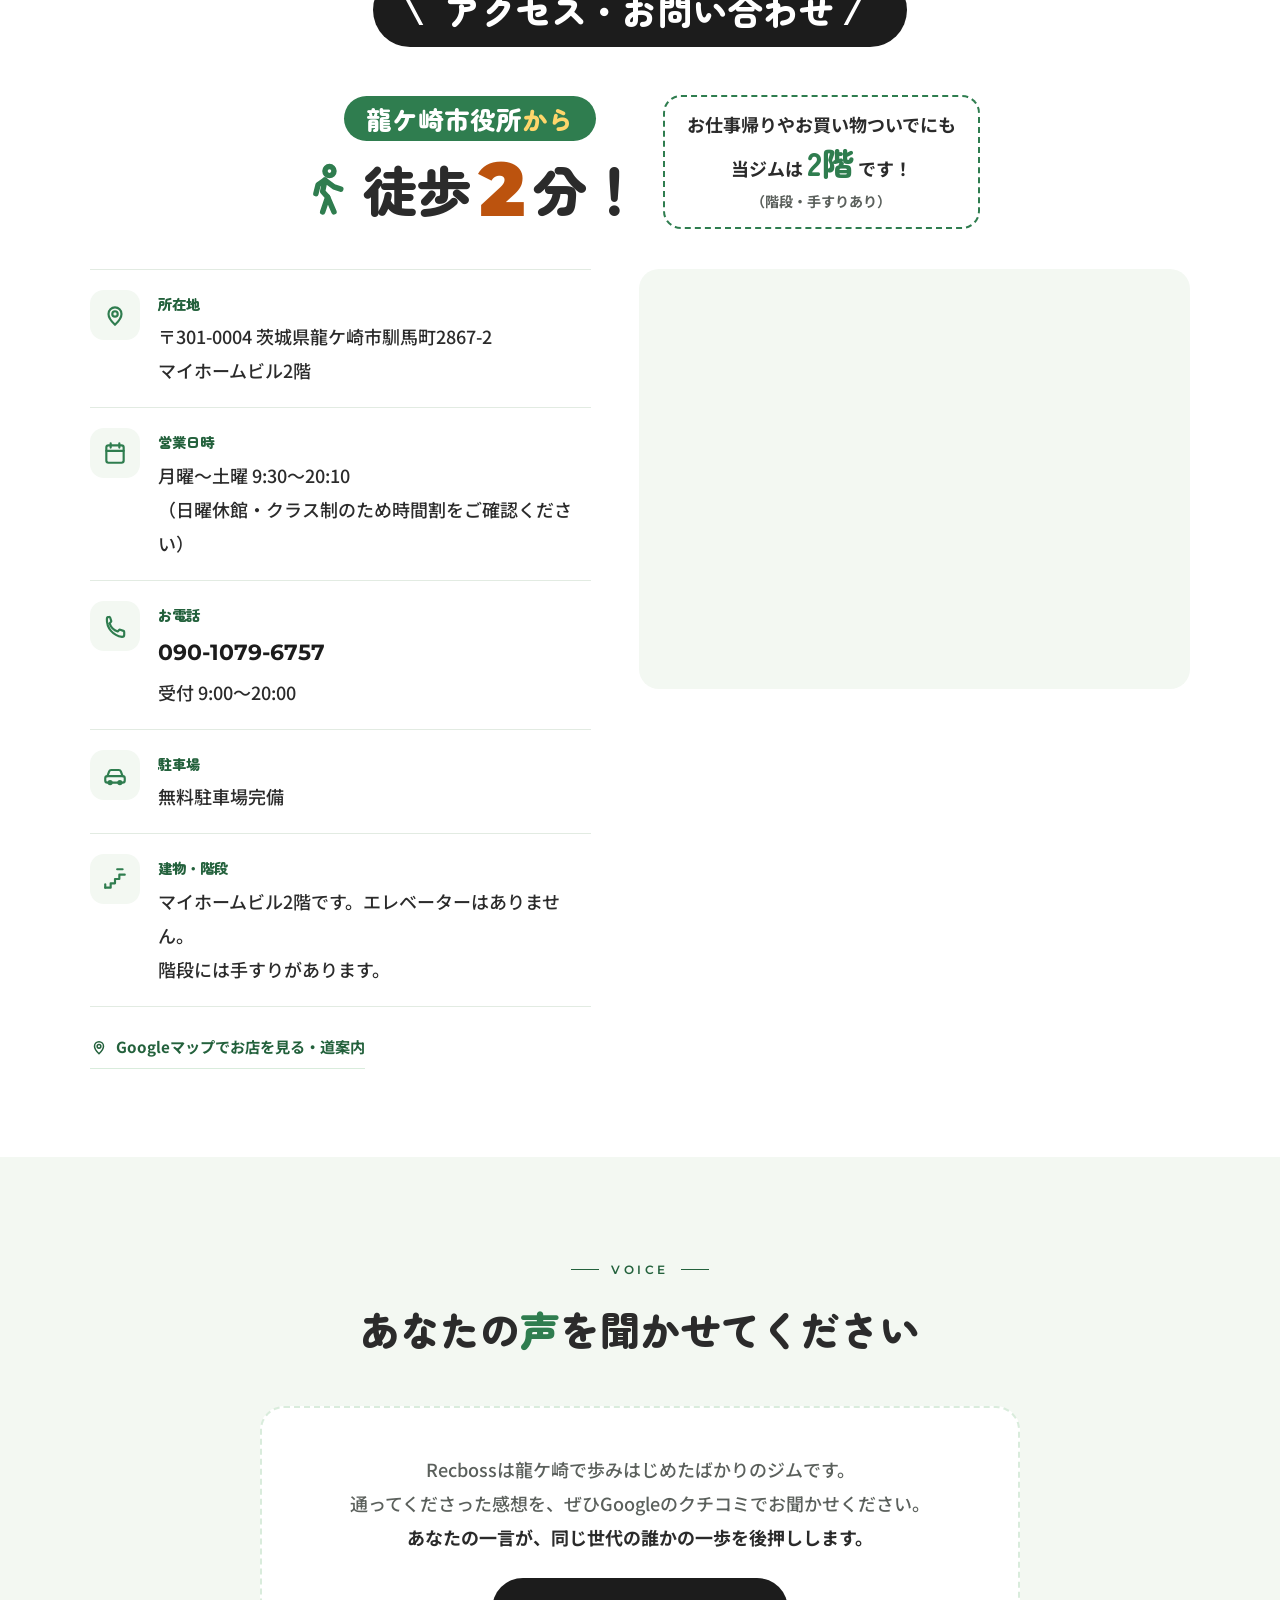
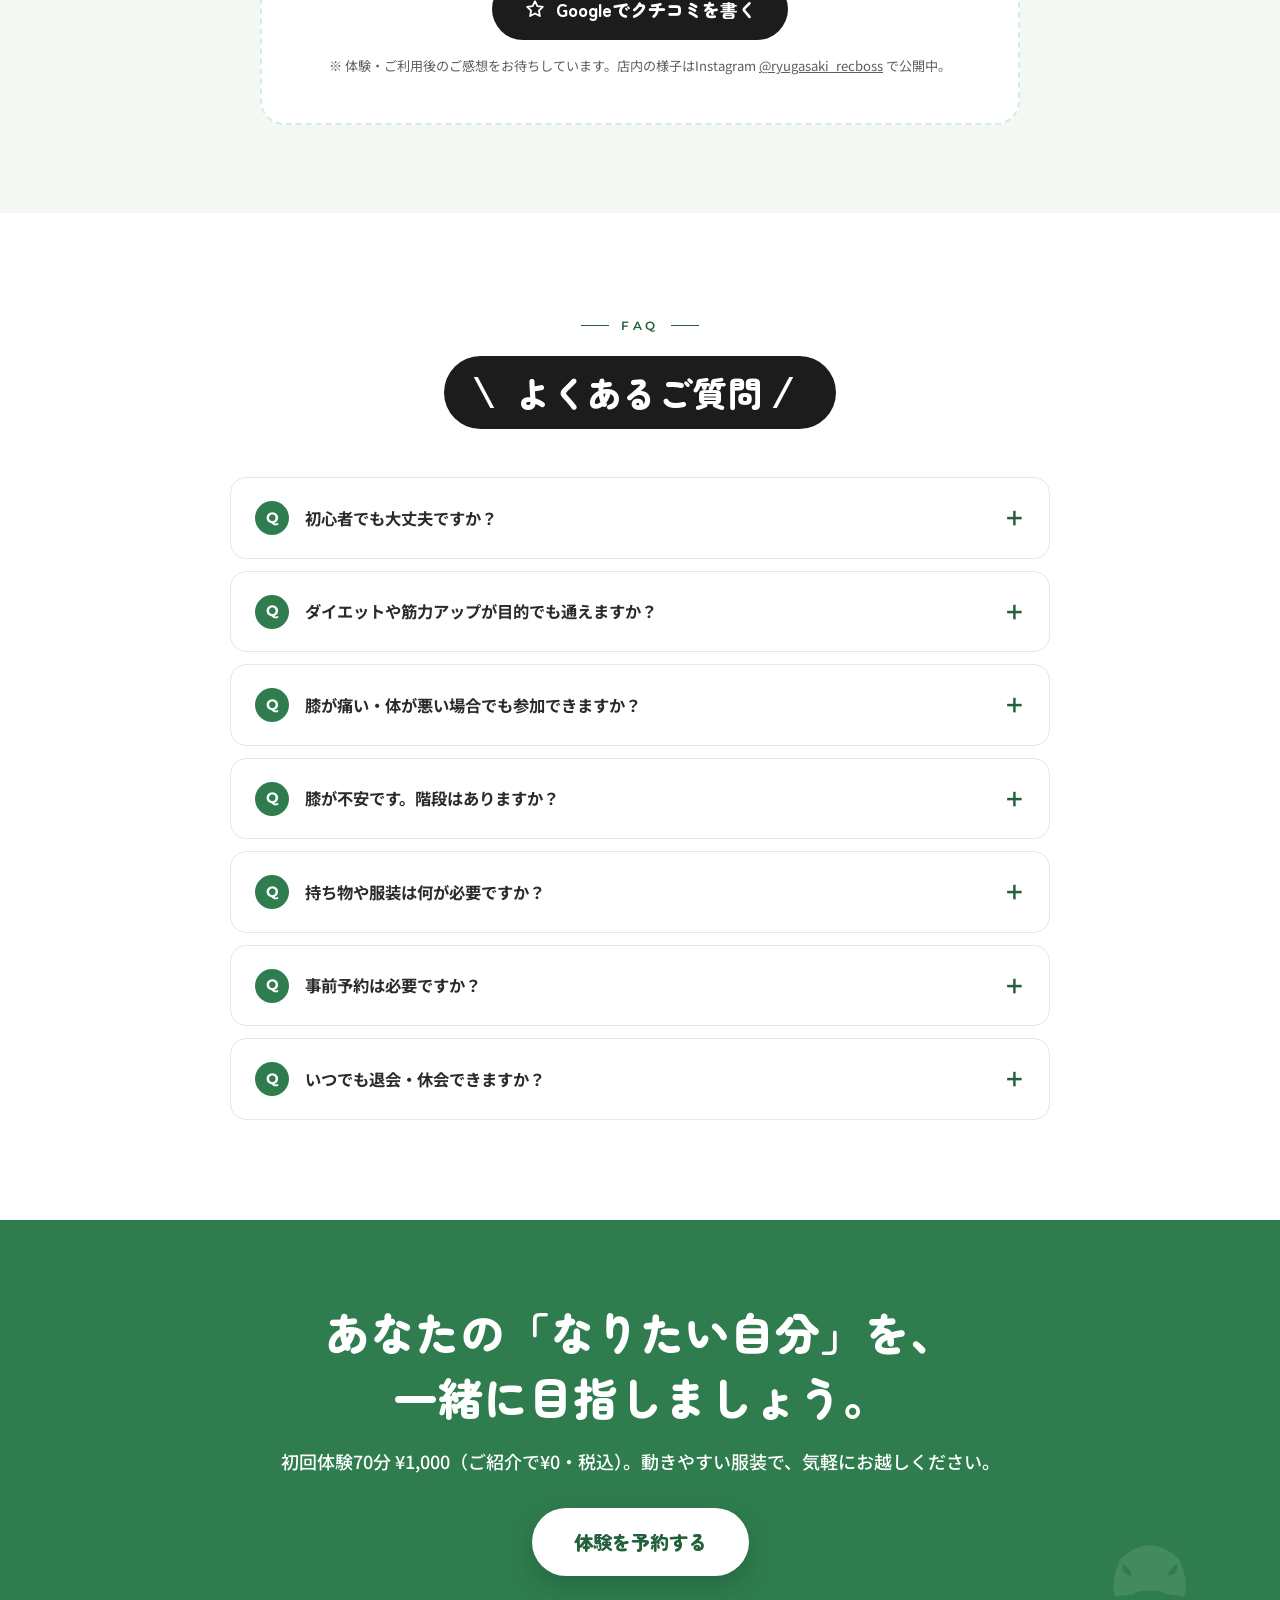
==== commit e090d27d: "トレーナー紹介: 土生大貴の経歴と想いを追記 Co-Authored-By: Claude Opus 5.5 <noreply@anthropic.com>" ====
--- a/index.html
+++ b/index.html
@@ -906,13 +906,14 @@
         <img src="img/trainer-daiki.webp" alt="Recbossのロゴボードを持って笑顔で立つ副代表トレーナー 土生大貴（Daiki）" width="540" height="600" loading="lazy">
       </div>
       <div class="trainer-text" data-r="1">
-        <ul class="trainer-tags"><li>副代表</li><li>つくば市出身</li><li>ラグビー 茨城県選抜</li></ul>
+        <ul class="trainer-tags"><li>副代表</li><li>20歳・現役大学生</li><li>つくば市出身</li><li>ラグビー 関東大会2位</li><li>ベンチプレス100kg</li></ul>
         <h3 class="trainer-name">土生 大貴<span>Daiki</span></h3>
-        <p class="trainer-msg">病気でだんだん体が弱っていく祖母の姿や、街なかで歩くのがつらそうな方、一人暮らしで寂しそうな方を見かけるたびに、胸が痛みました。一緒に運動の習慣をつくり、気軽に集まれる「みんなの居場所」をつくりたい——そんな想いでRecbossを立ち上げました。</p>
-        <p class="trainer-msg">子どもの頃から水泳・体操、サッカー、ラグビーと、ずっと体を動かしてきました。体を動かす楽しさを知っているからこそ、一人ひとりのペースに寄り添い、楽しく続けられる時間を一緒につくっていきます。</p>
+        <p class="trainer-msg">つくば市出身。子どもの頃から水泳・体操、サッカーと体を動かし続け、牛久高校ではラグビー部へ。入部してすぐ足の靭帯を損傷し、1年生の文化祭は松葉杖で過ごしましたが、その後、県内の合同選抜で関東大会2位を経験しました。思うように動けない時期を知っているからこそ、一人ひとりのペースを大切にします。</p>
+        <p class="trainer-msg">Recbossの原点は2人の祖母です。卓球で運動を続け、友達もできた母方の祖母。体が弱り、大好きな旅行も満足にできないまま亡くなった父方の祖母。「運動の習慣が十分にあれば、もう少し最後までやりたいことができたのかもしれない」——今でもそう思います。体を動かせて友達もできる場所を龍ケ崎につくりたいと、Aoiと一緒に立ち上げました。</p>
+        <p class="trainer-msg">今は麗澤大学で経営学と英語を学びながら、トレーナーとして指導し、ホームページやシステムづくりも担当。趣味はドライブで、車が大好きです。車の話でも、気軽に声をかけてください。</p>
         <ul class="trainer-points">
-          <li><b>ラグビー（高校3年間）</b>茨城県合同選抜に選ばれ、関東2位。仲間と支え合う大切さを学びました</li>
-          <li><b>水泳・体操・サッカー</b>小学生から体を動かし続け、サッカーではフォワードとして中学3年までプレーしました</li>
+          <li><b>週5日の筋トレでベンチプレス100kg</b>体重68kgで達成。高校のトレーニングルームでは「住人」と呼ばれ、仲間から相談を受けていました</li>
+          <li><b>水泳・体操・サッカー</b>つくばFC、FCバルツォでプレーし、フォワードとして中学3年までサッカーを続けました</li>
           <li><b>みんなのコミュニティに</b>運動するだけでなく、会話が生まれる「顔なじみの場所」を目指しています</li>
         </ul>
       </div>
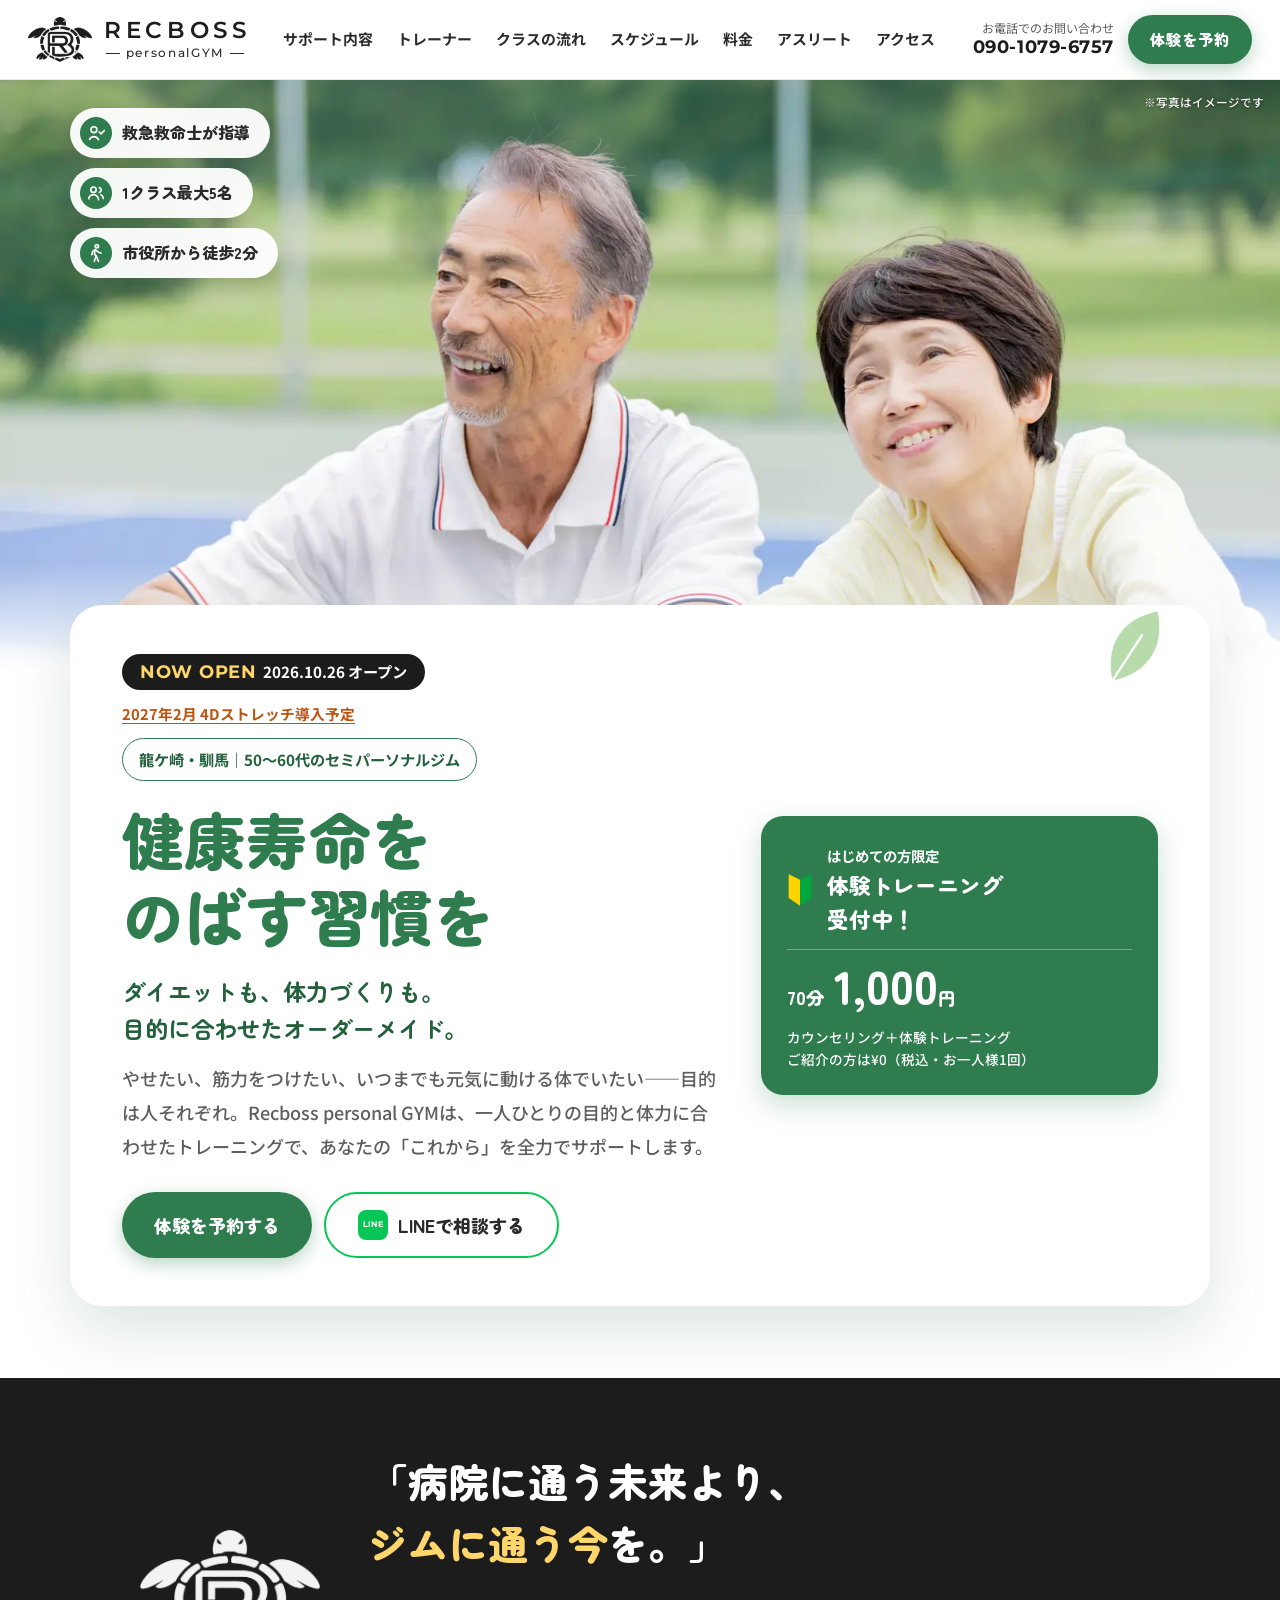
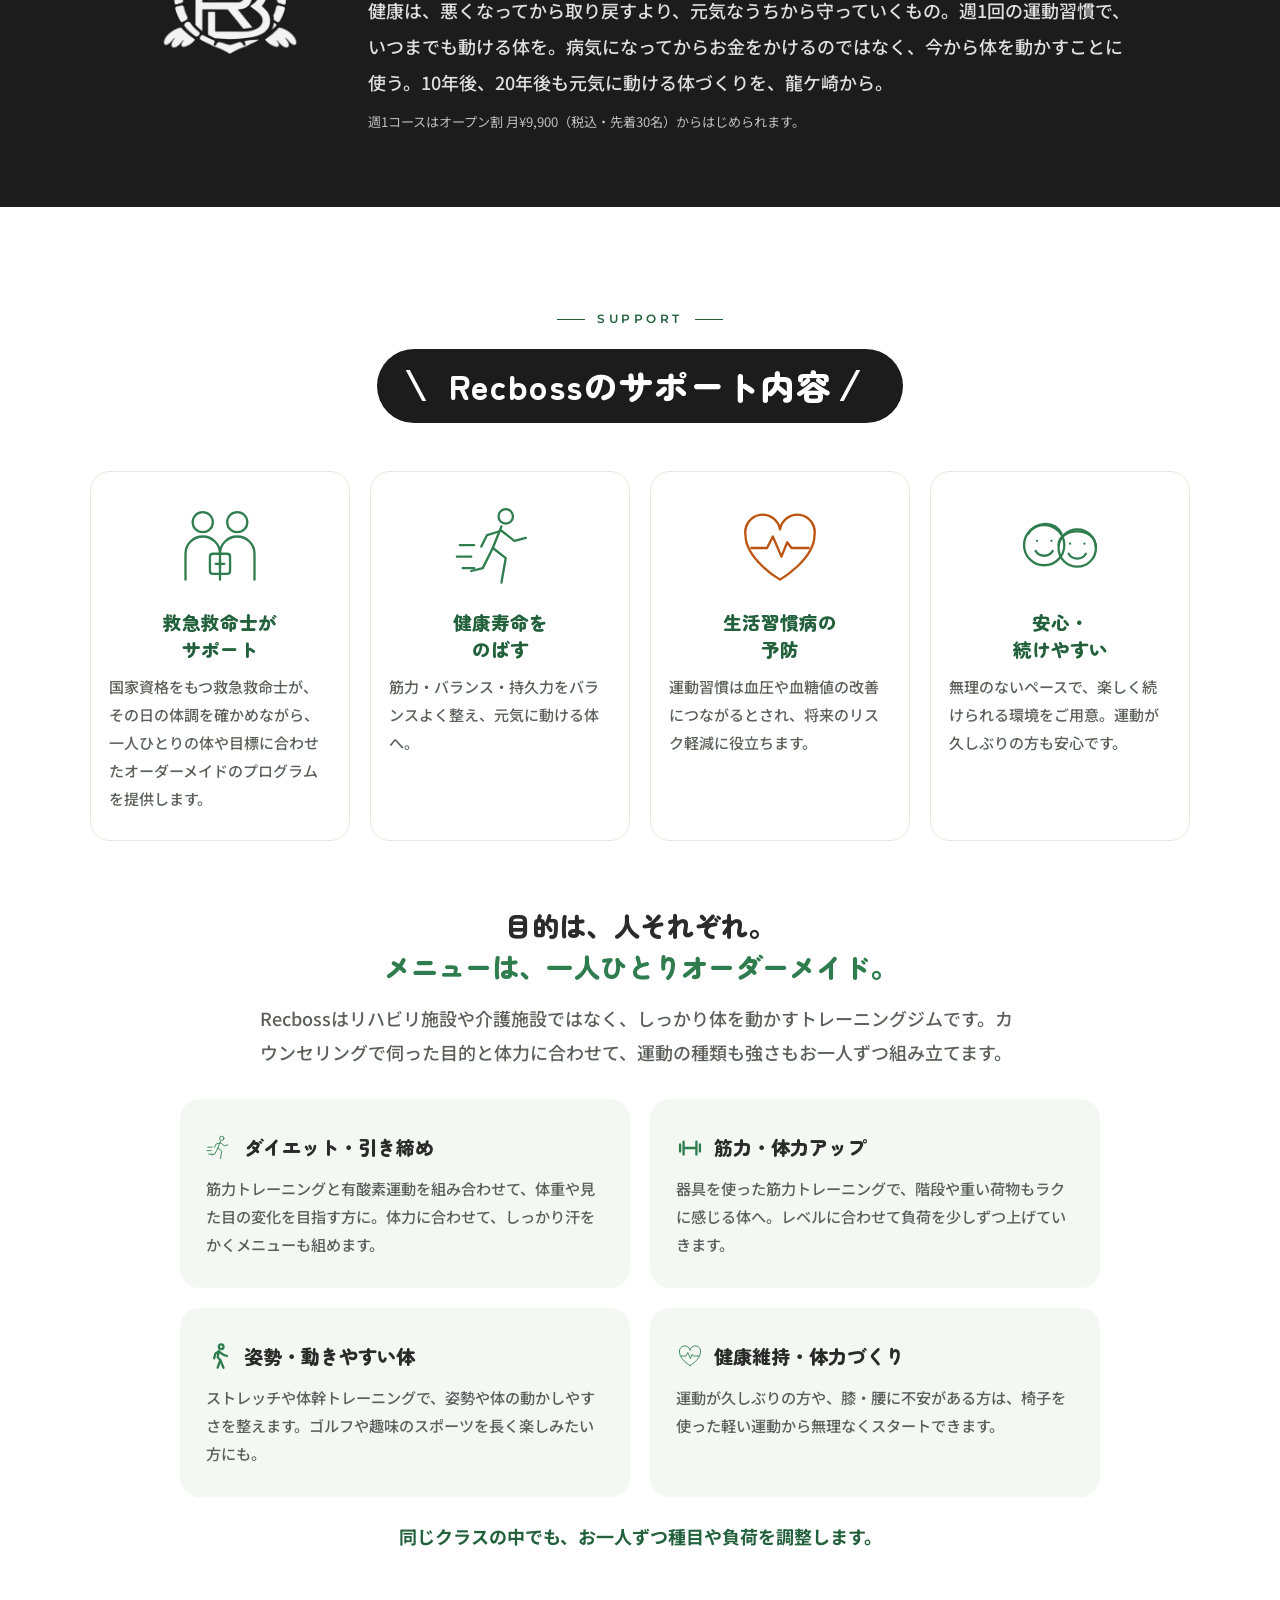
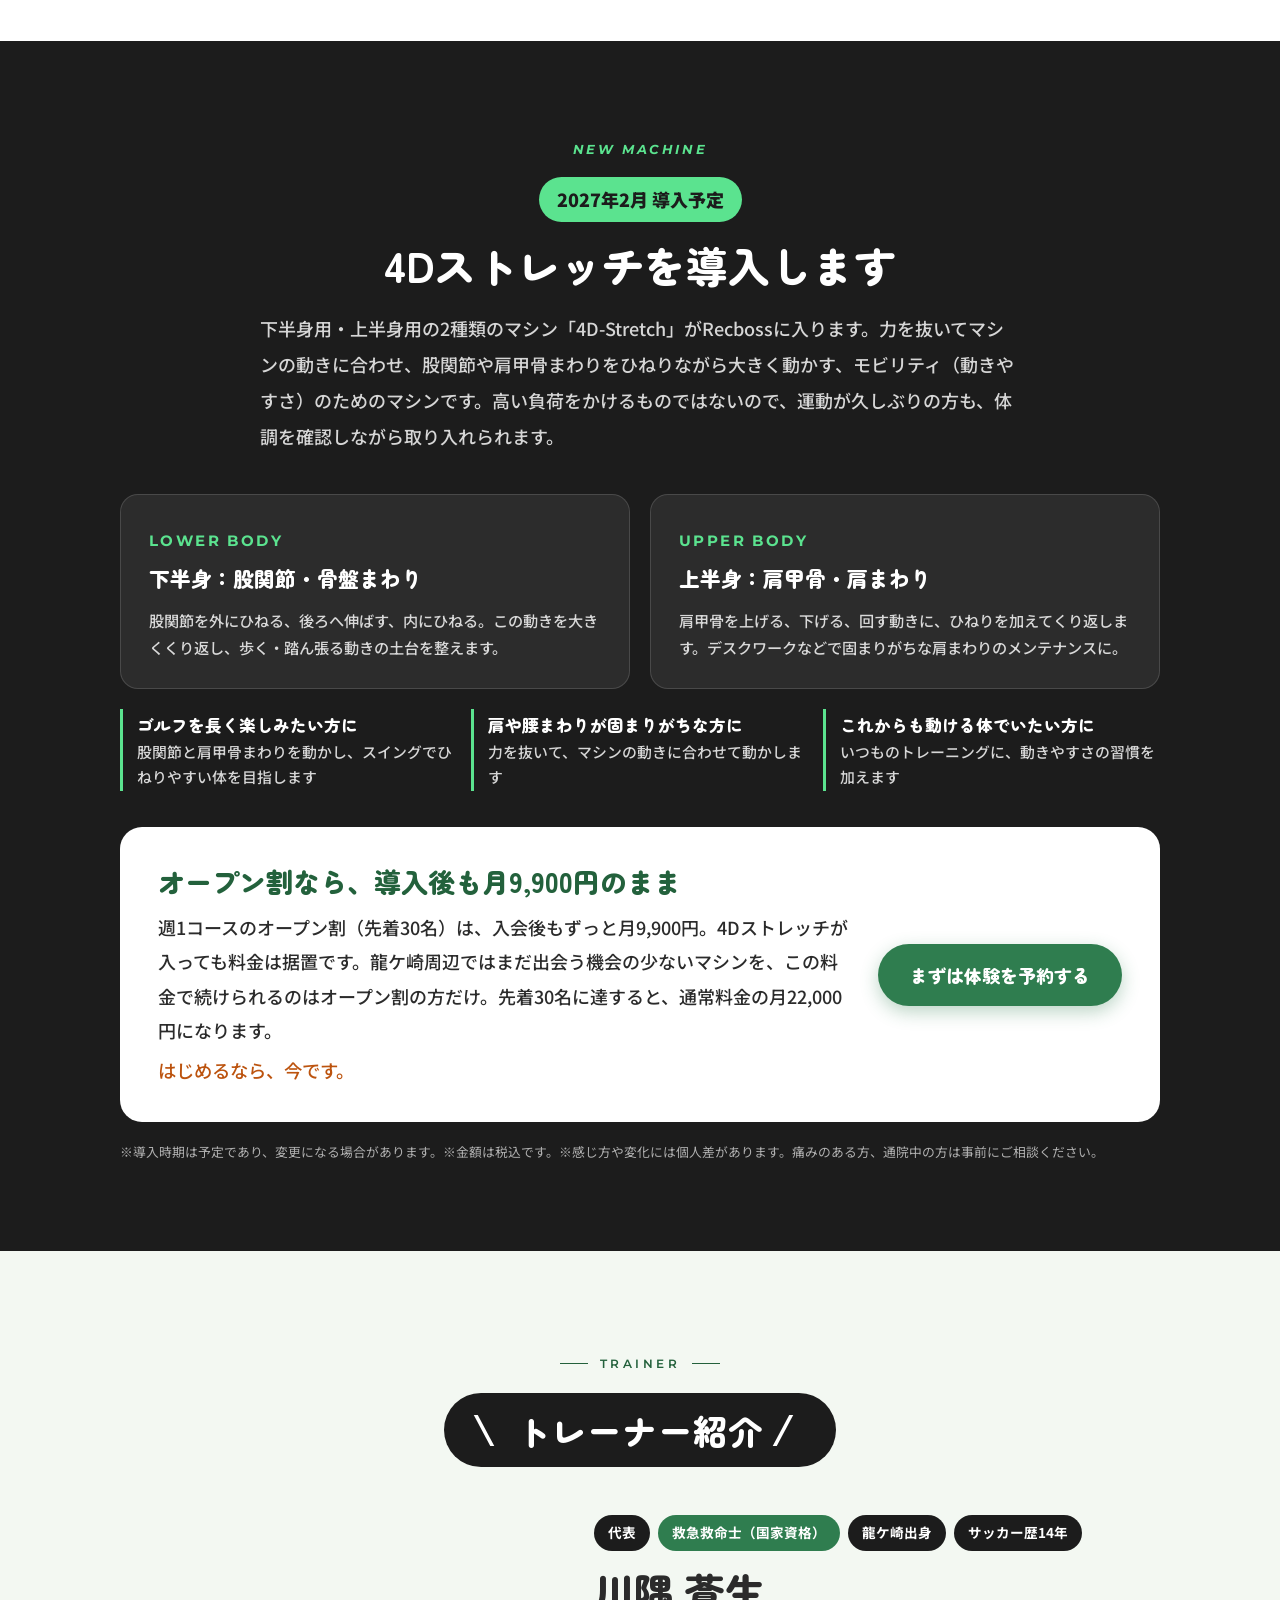
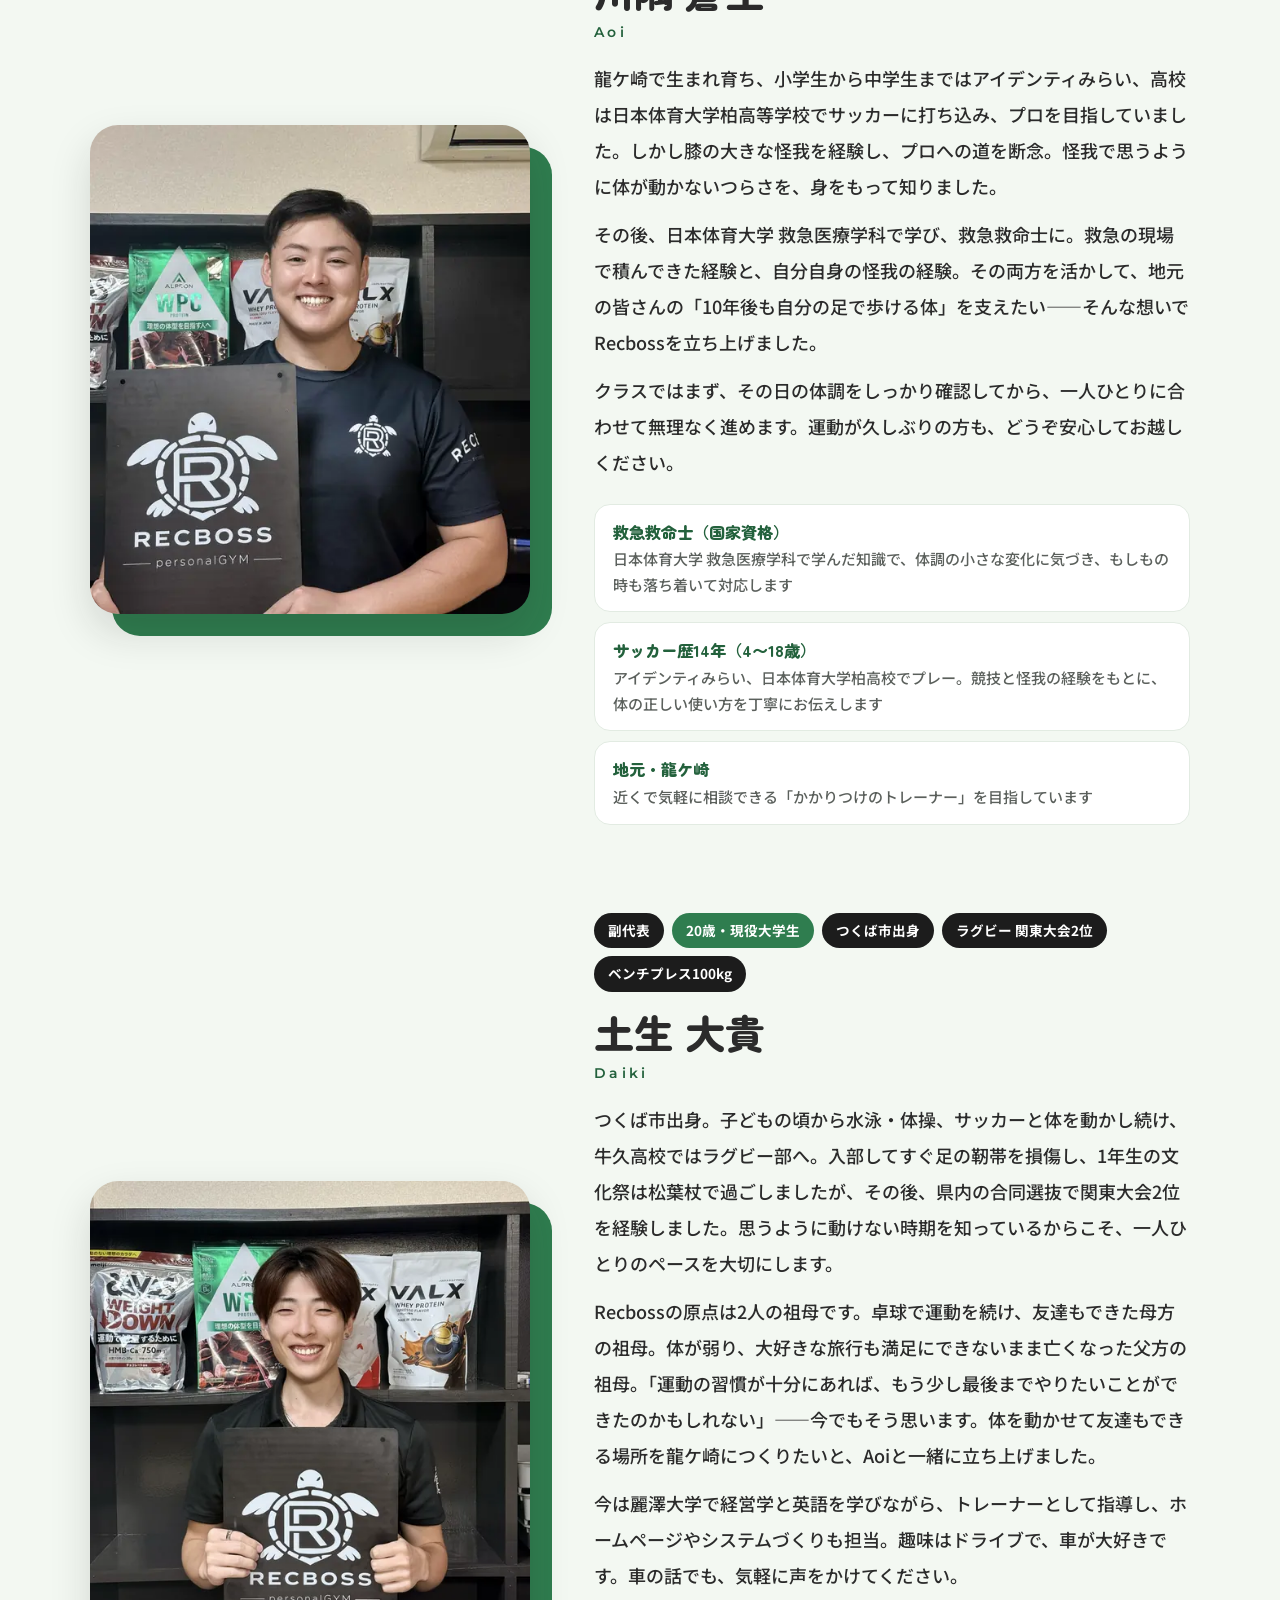
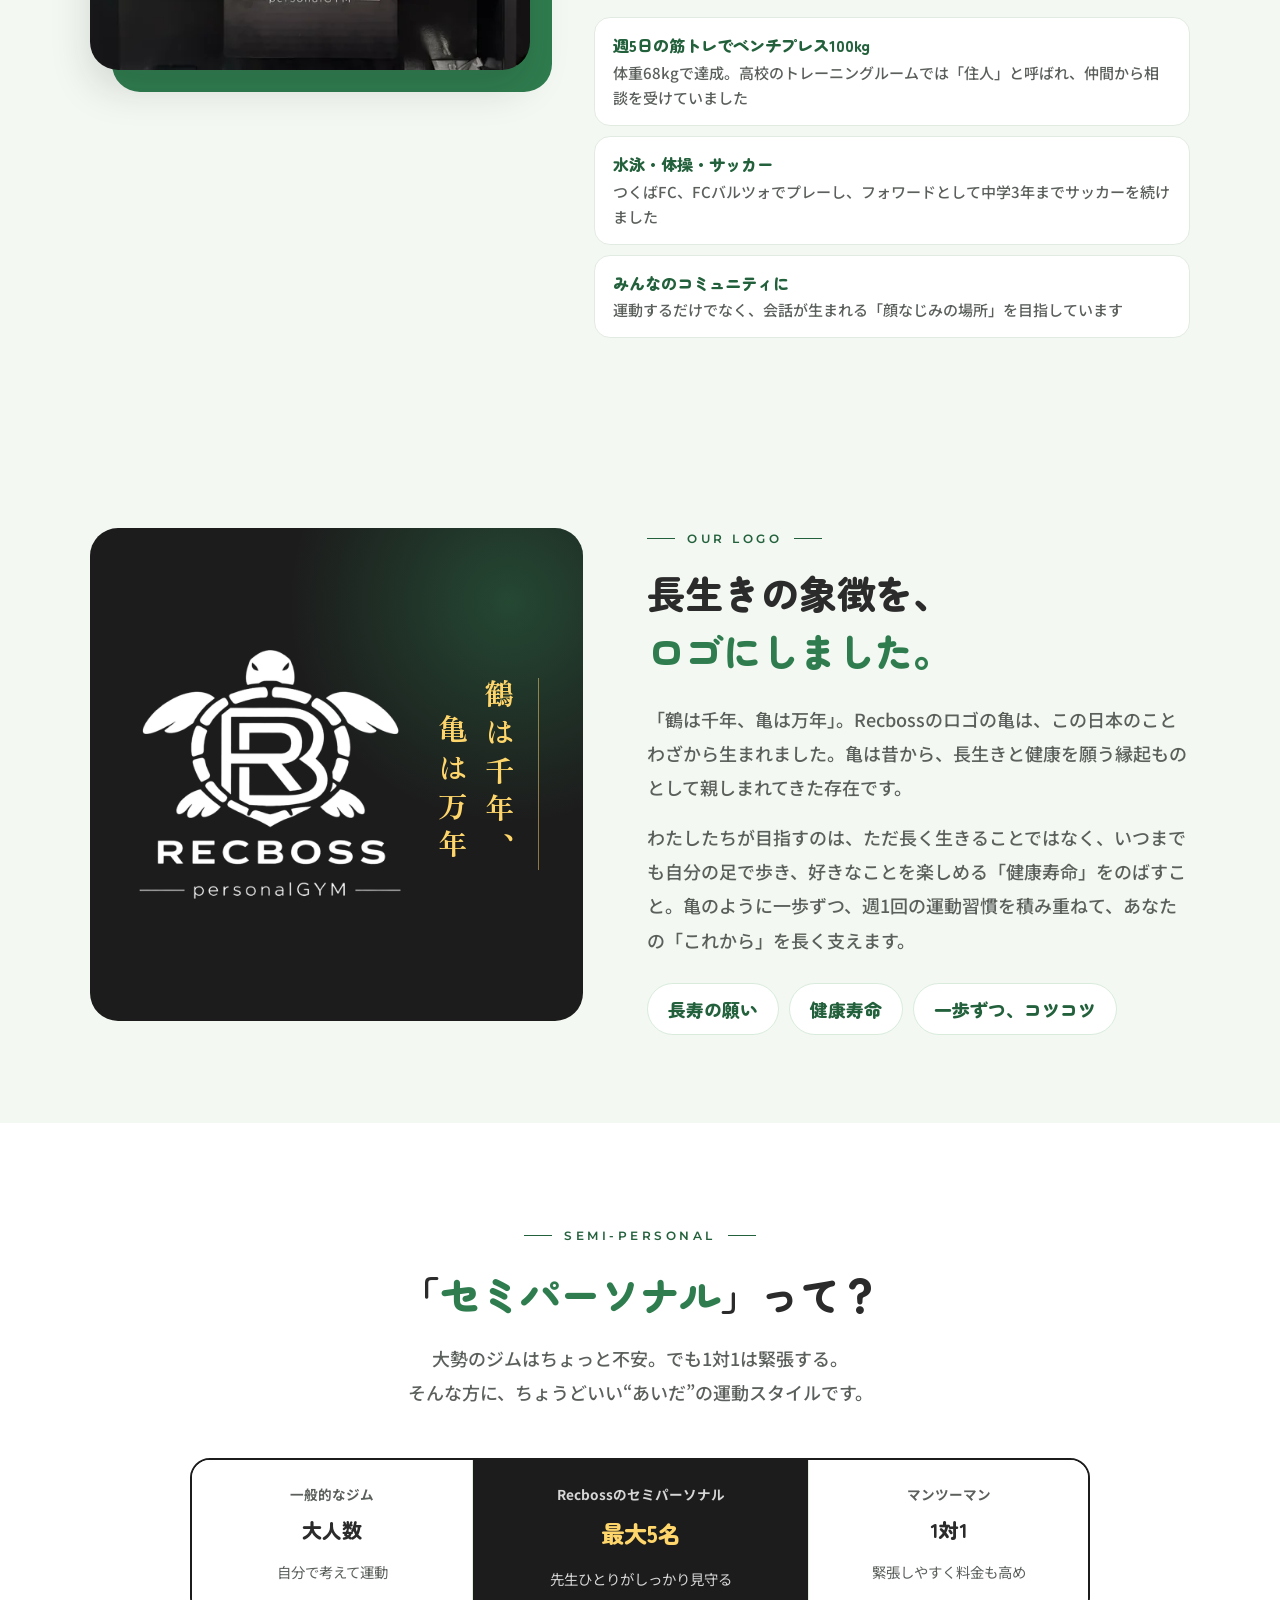
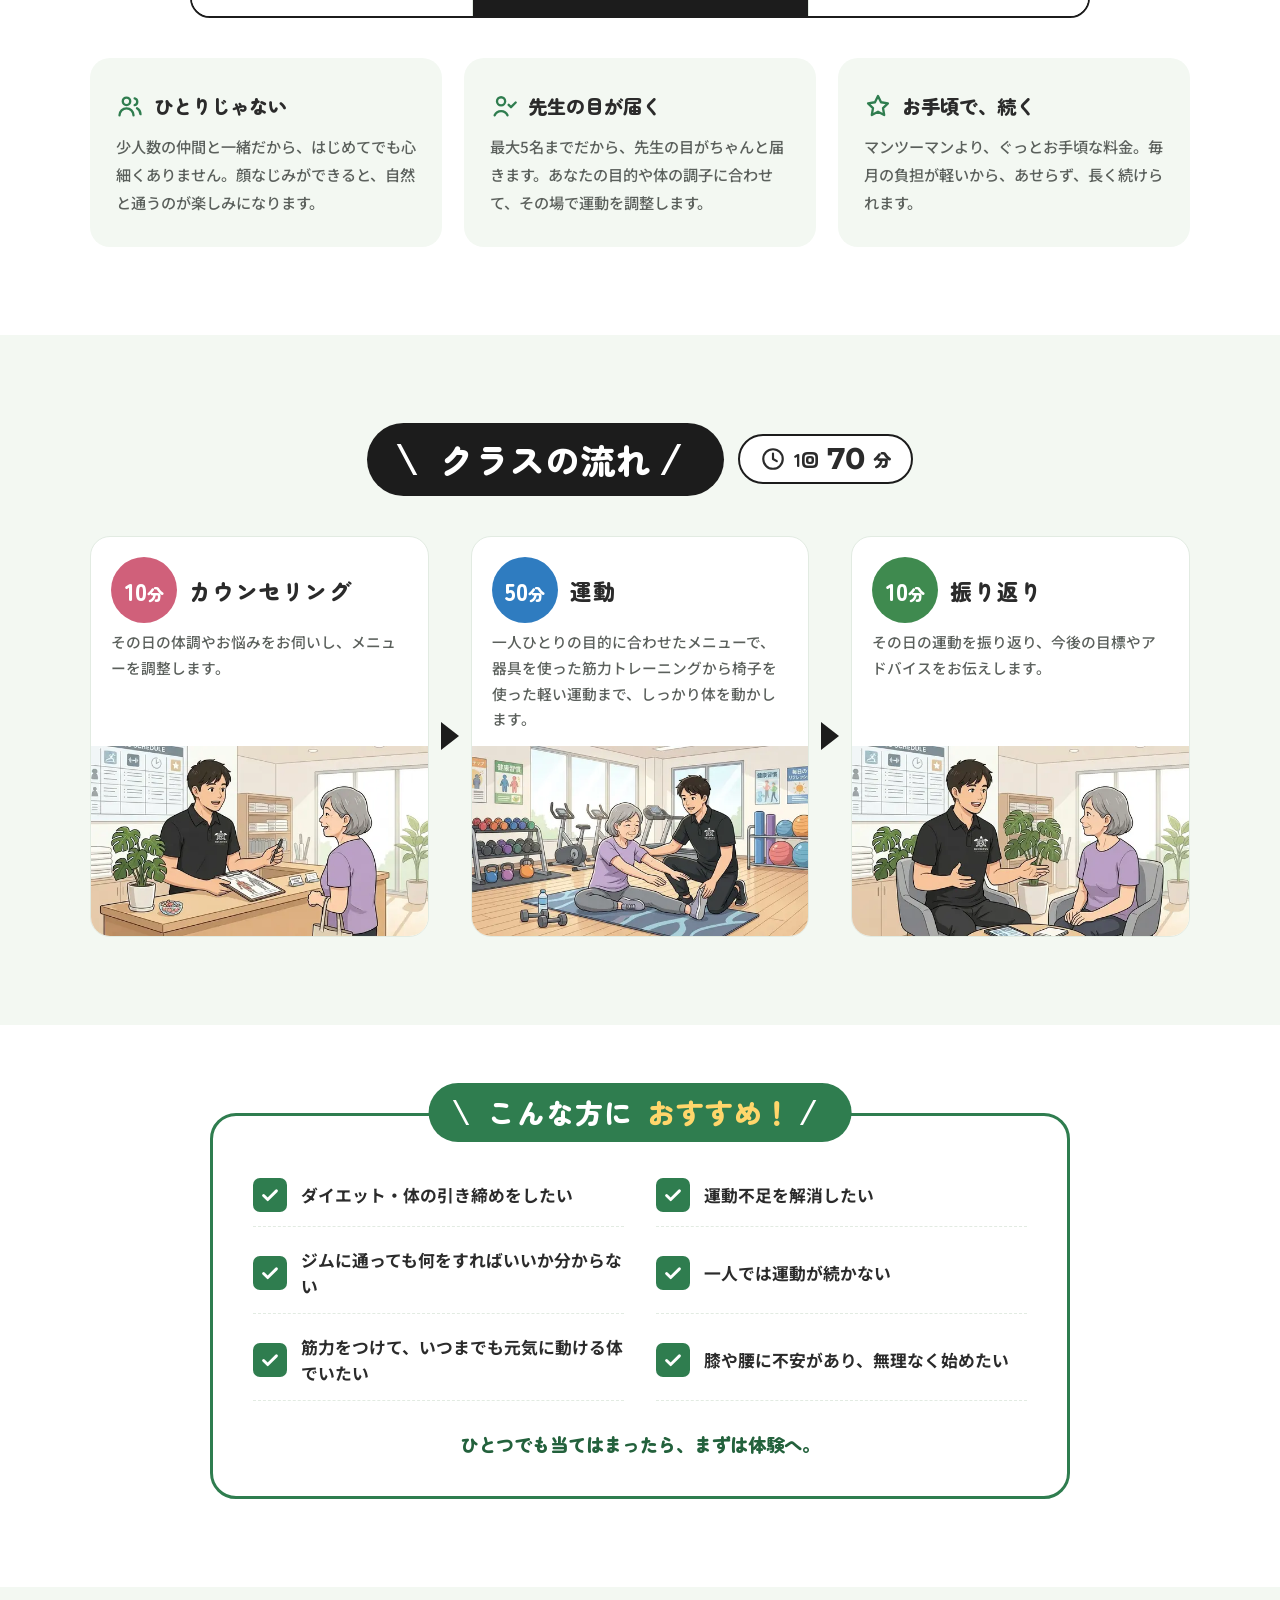
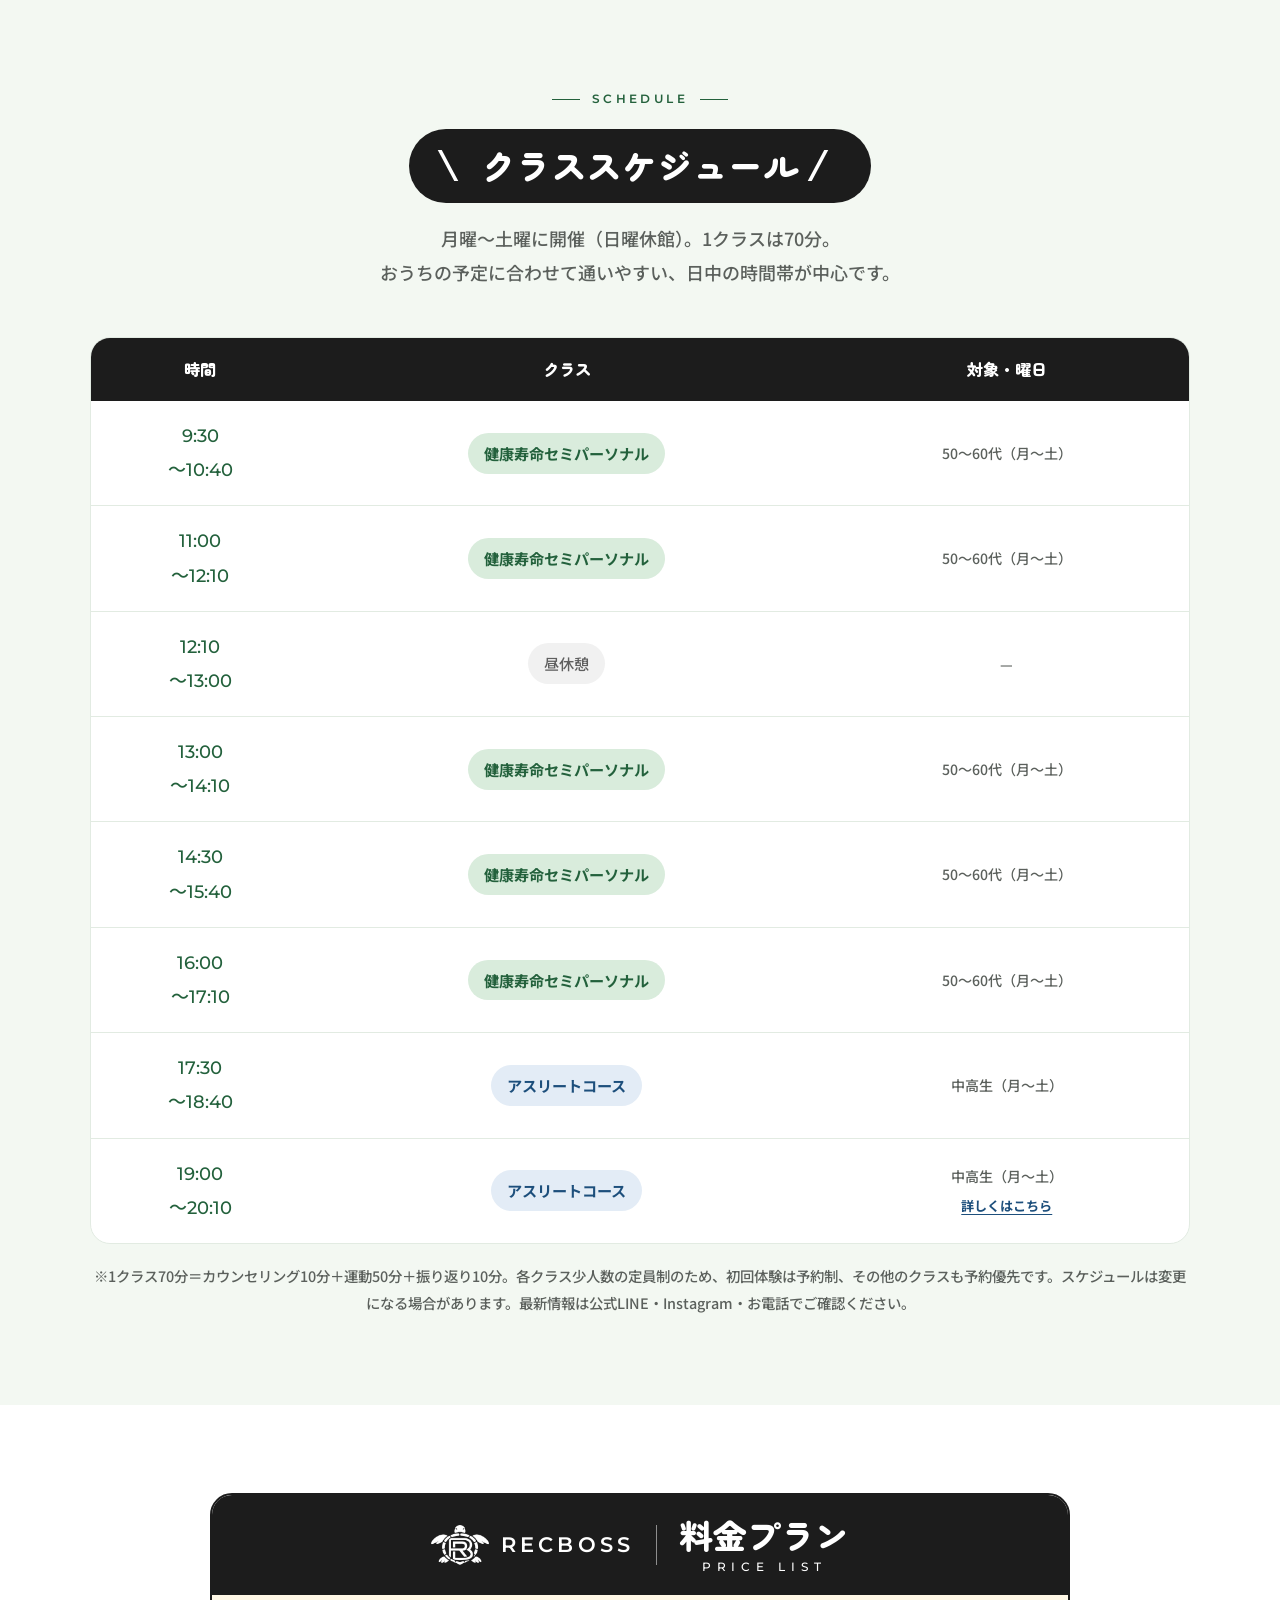
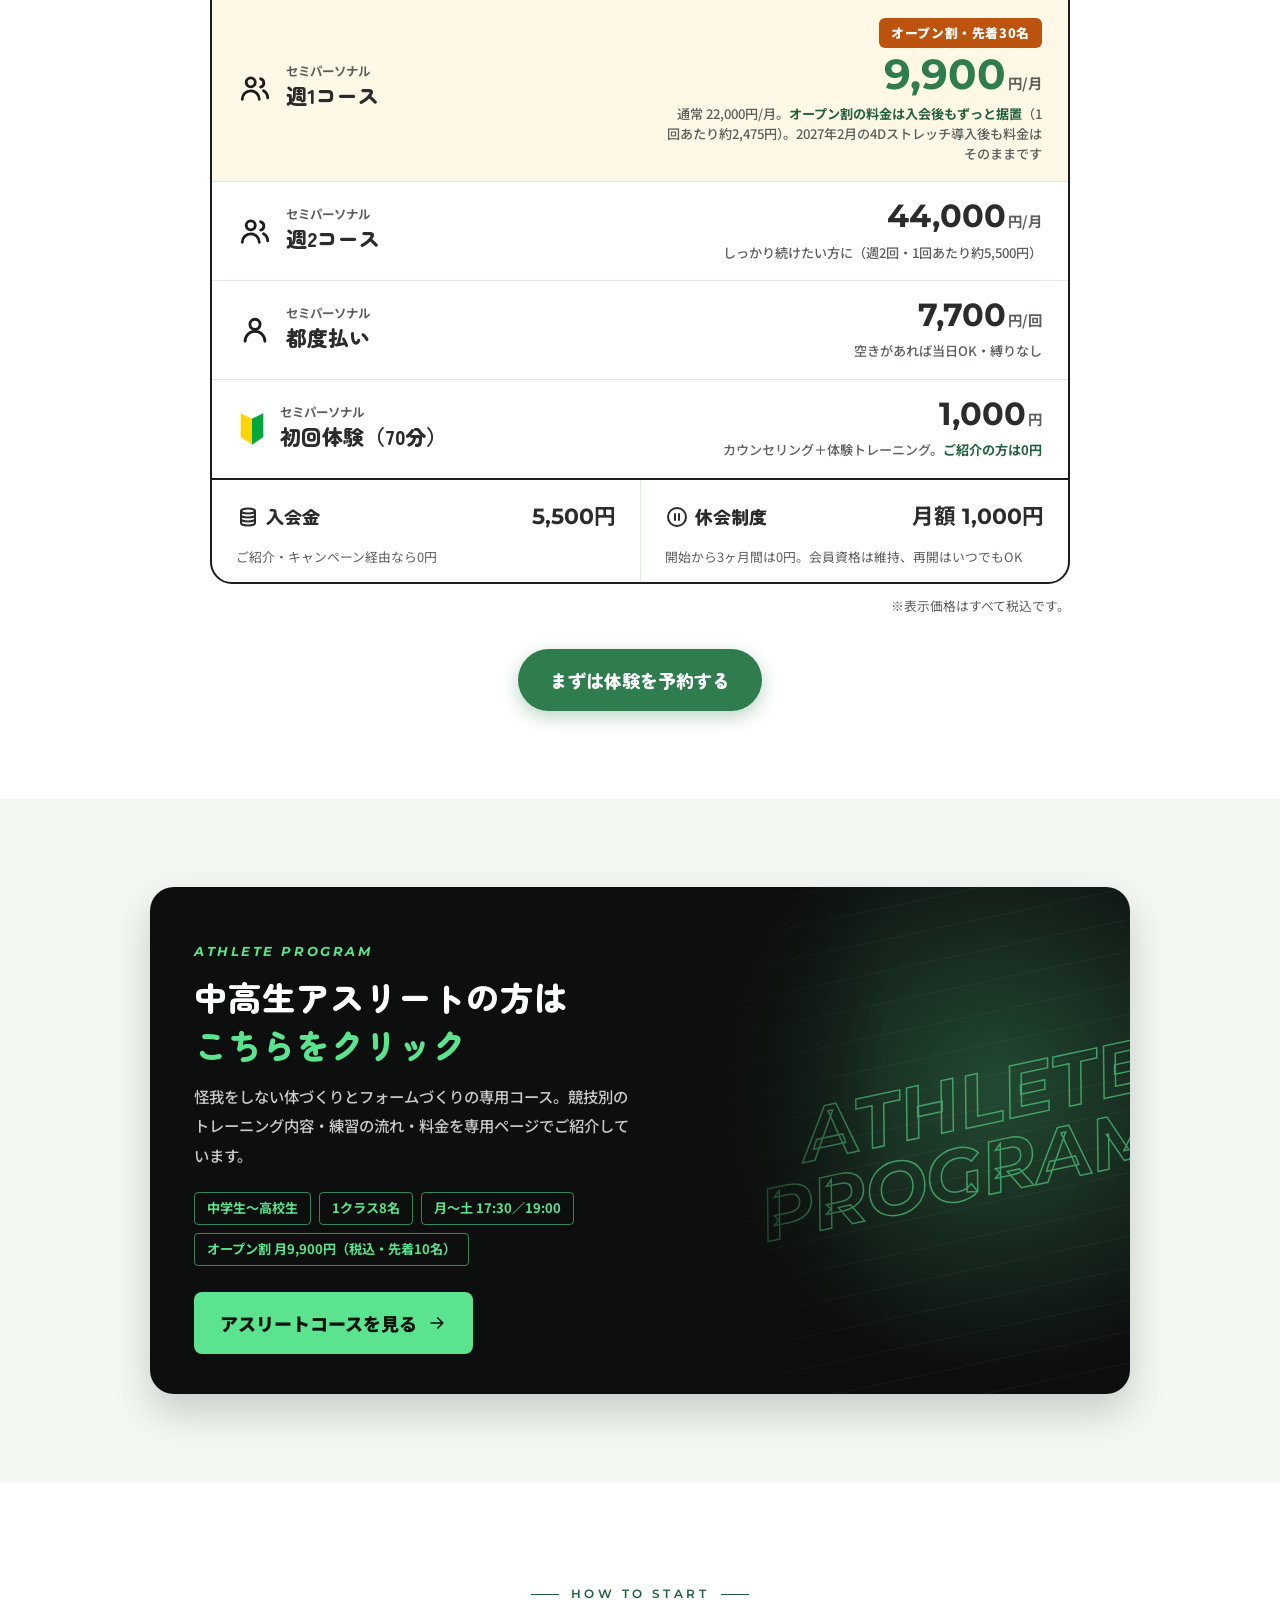
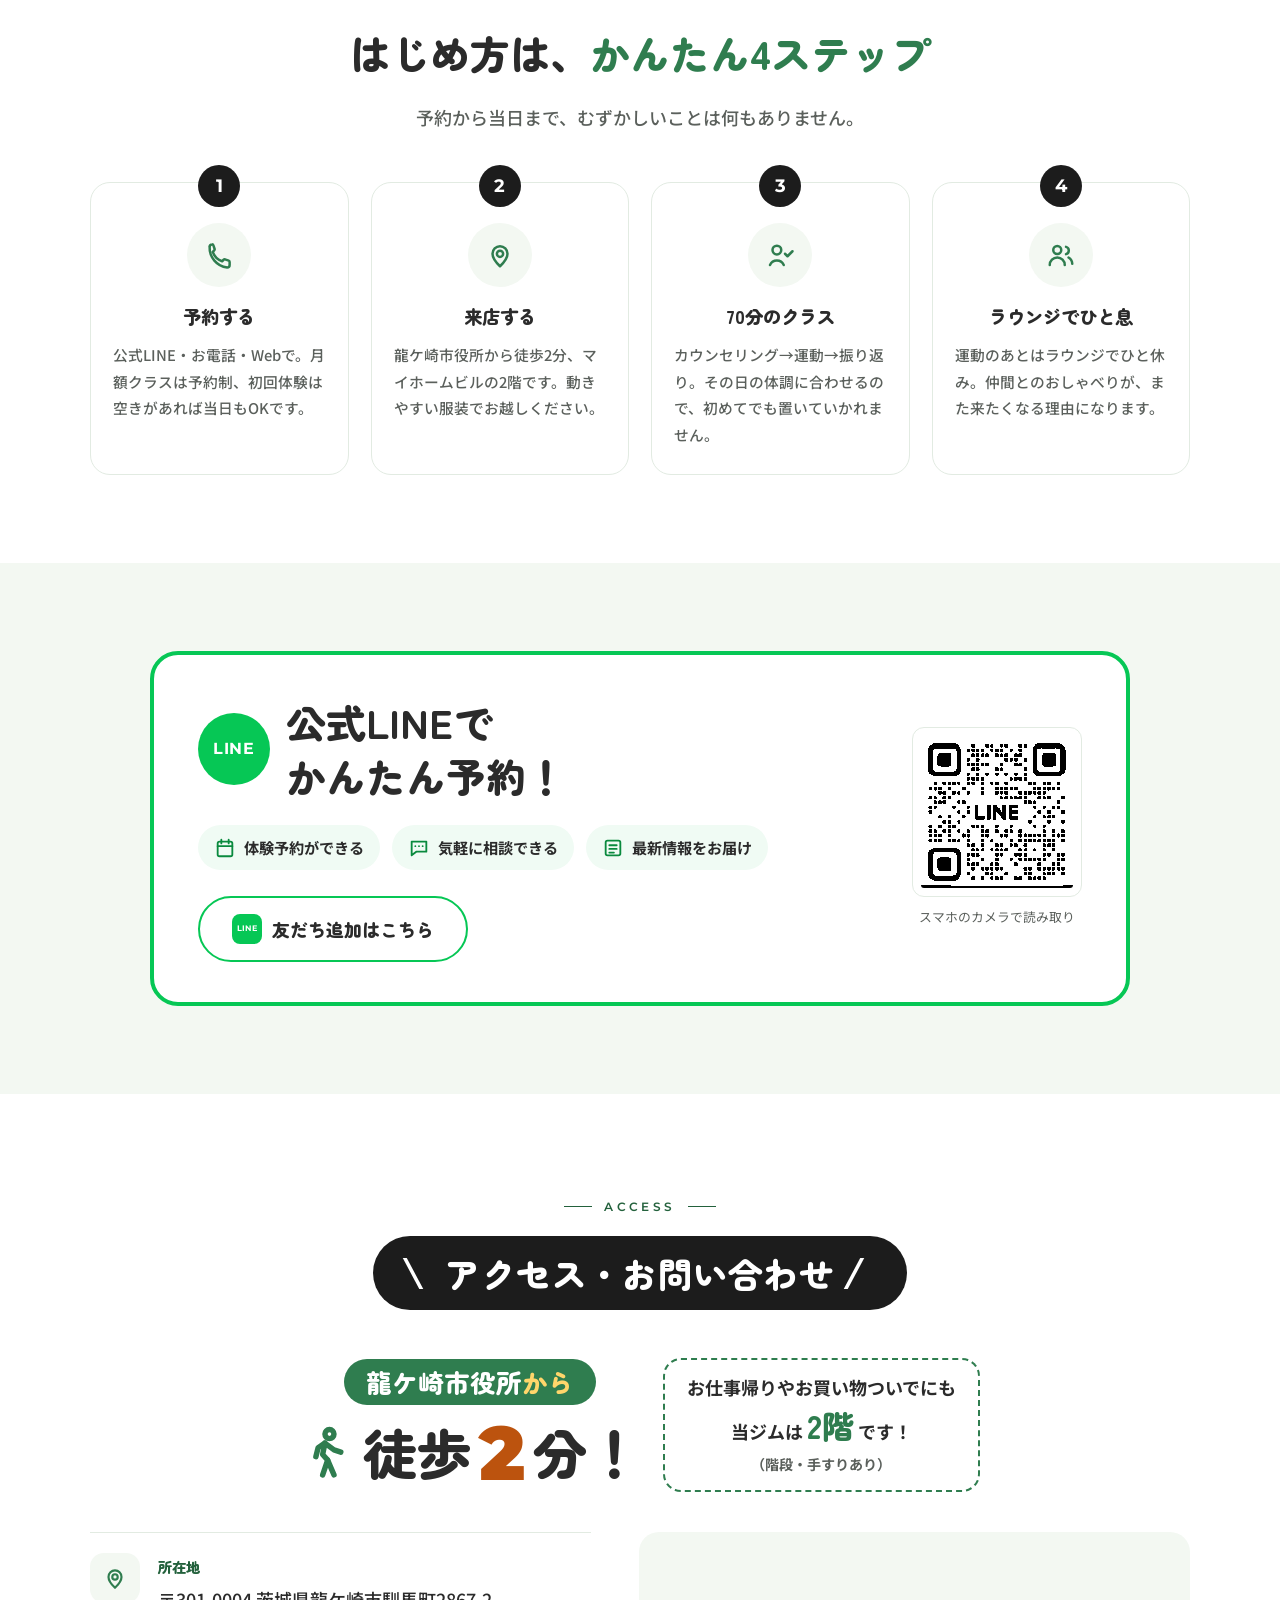
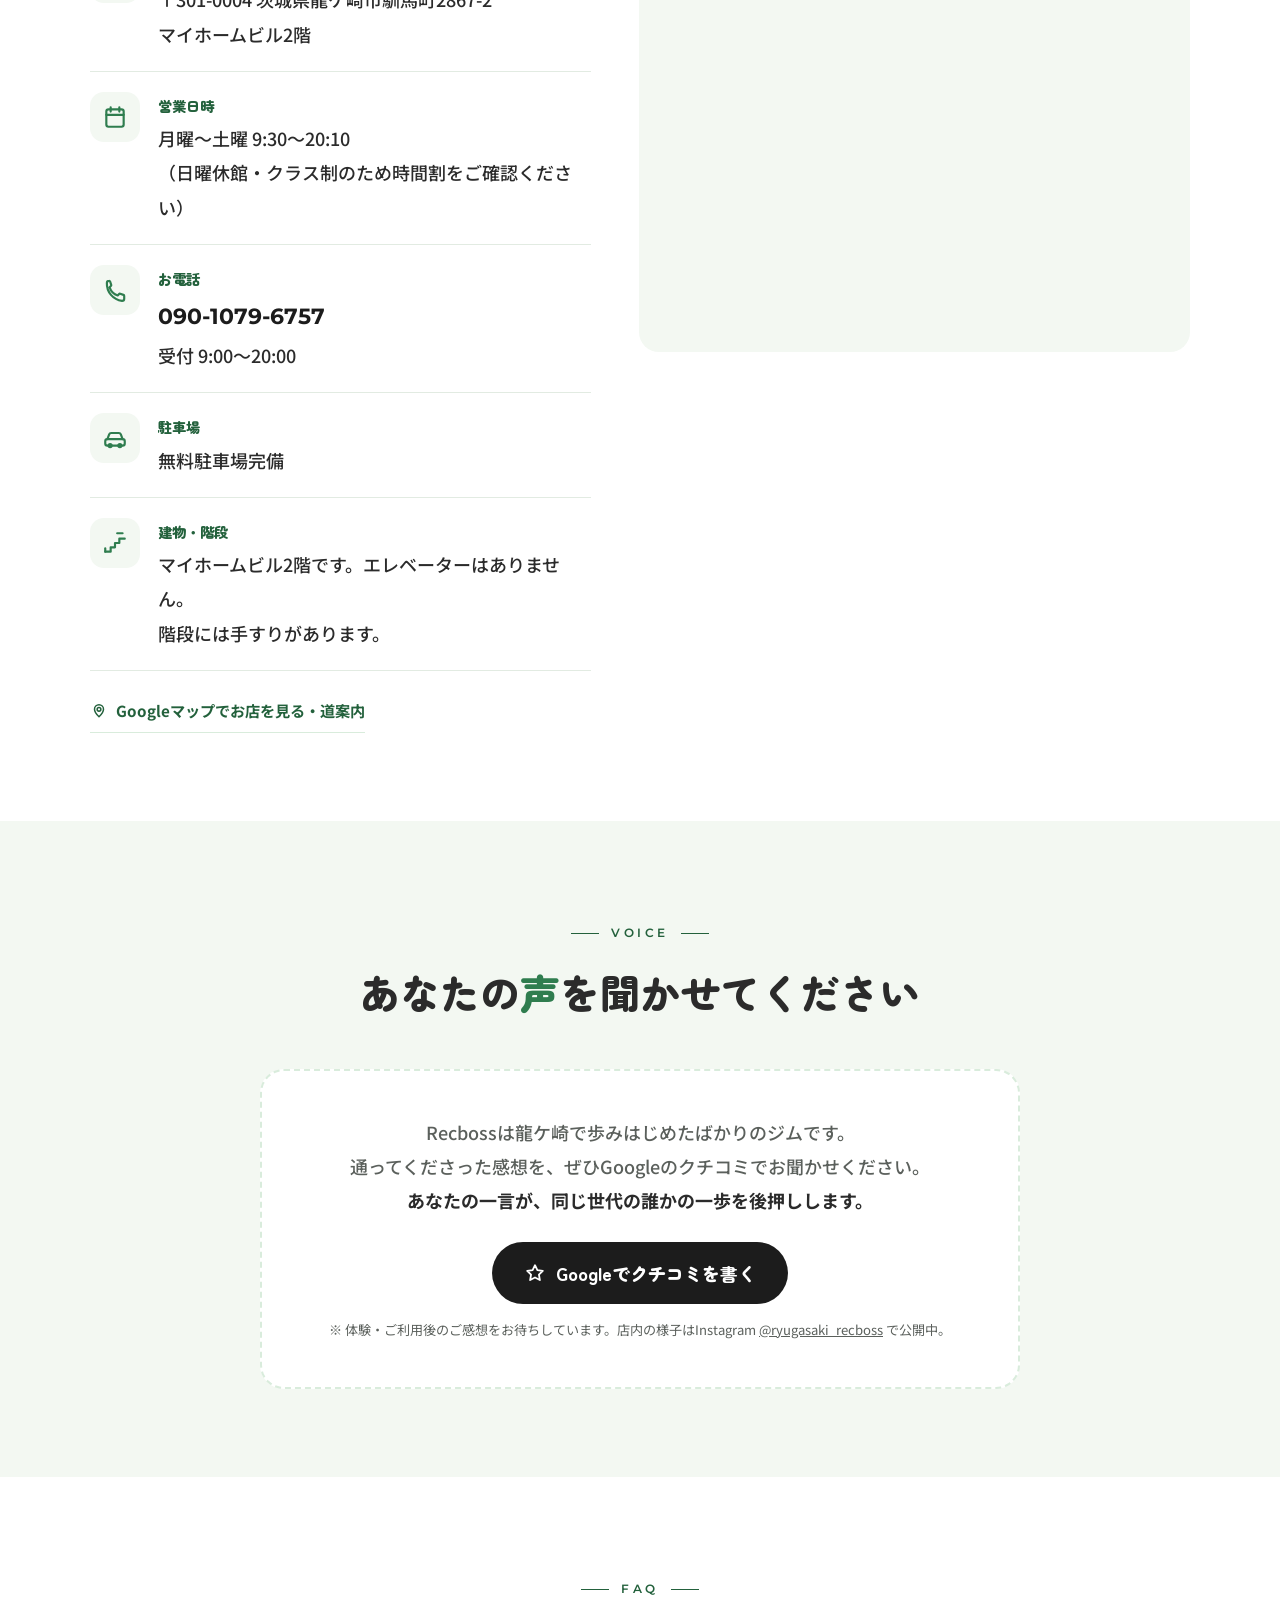
==== commit 336c40c5: "4Dストレッチ導入予定（2027年2月）とオープン割の案内を追加 Co-Authored-By: Claude Opus 5.5 <noreply@anthropic.com>" ====
--- a/index.html
+++ b/index.html
@@ -702,7 +702,39 @@
   .ribbon { padding: .4em .8em; font-size: clamp(1.1rem, 5.2vw, 1.45rem); white-space: nowrap; }
   .line-box h2 .lg { width: 56px; height: 56px; font-size: .8rem; }
 }
-  </style>
+  
+/* ═══════════════════════════════
+   4Dストレッチ
+═══════════════════════════════ */
+.fourd { background: var(--black); color: #fff; padding: 88px 28px; }
+.fourd-inner { max-width: 1040px; margin: 0 auto; }
+.fourd-head { text-align: center; max-width: 760px; margin: 0 auto 40px; }
+.fourd-en { font-family: var(--wm); font-weight: 700; font-style: italic; letter-spacing: .2em; font-size: .8rem; color: #5be38f; }
+.fourd-date { display: table; margin: 14px auto; background: #5be38f; color: var(--black); font-weight: 900; padding: 5px 18px; border-radius: 999px; }
+.fourd-head h2 { font-family: var(--round); font-weight: 900; font-size: clamp(1.8rem, 3.8vw, 2.6rem); line-height: 1.4; margin-bottom: 16px; }
+.fourd-head p:last-child { color: rgba(255,255,255,.82); font-weight: 500; line-height: 2; text-align: left; }
+.fourd-machines { display: grid; grid-template-columns: 1fr 1fr; gap: 20px; }
+.fourd-machine { background: rgba(255,255,255,.07); border: 1px solid rgba(255,255,255,.14); border-radius: 18px; padding: 26px 28px; }
+.fourd-machine small { font-family: var(--wm); font-weight: 700; letter-spacing: .16em; color: #5be38f; }
+.fourd-machine h3 { font-family: var(--round); font-weight: 900; font-size: 1.3rem; margin: 4px 0 8px; }
+.fourd-machine p { color: rgba(255,255,255,.82); font-weight: 500; font-size: .95rem; line-height: 1.8; }
+.fourd-for { list-style: none; display: grid; grid-template-columns: repeat(3, 1fr); gap: 14px; margin-top: 20px; }
+.fourd-for li { border-left: 3px solid #5be38f; padding: 2px 0 2px 14px; color: rgba(255,255,255,.82); font-size: .93rem; font-weight: 500; line-height: 1.7; }
+.fourd-for b { display: block; color: #fff; font-family: var(--round); font-weight: 900; font-size: 1.04rem; }
+.fourd-offer { margin-top: 36px; background: #fff; color: var(--ink); border-radius: 22px; padding: 34px 38px; display: grid; grid-template-columns: 1fr auto; gap: 30px; align-items: center; }
+.fourd-offer h3 { font-family: var(--round); font-weight: 900; font-size: clamp(1.3rem, 2.6vw, 1.7rem); line-height: 1.5; margin-bottom: 8px; color: var(--green-dark); }
+.fourd-offer p { font-weight: 500; line-height: 1.9; }
+.fourd-now { font-family: var(--round); font-weight: 900; color: var(--accent); font-size: 1.15rem; margin-top: 6px; }
+.fourd-note { margin-top: 18px; color: rgba(255,255,255,.65); font-size: .8rem; line-height: 1.8; }
+.hero-new { margin: -4px 0 10px; font-weight: 700; font-size: .92rem; }
+.hero-new a { color: var(--accent); text-decoration: underline; text-underline-offset: 3px; }
+@media (max-width: 900px) {
+  .fourd { padding: 64px 16px; }
+  .fourd-machines, .fourd-for, .fourd-offer { grid-template-columns: 1fr; }
+  .fourd-offer { padding: 26px 22px; gap: 18px; }
+  .fourd-offer .btn { width: 100%; }
+}
+</style>
 </head>
 <body>
 
@@ -791,6 +823,7 @@
     <svg class="leaf l1" aria-hidden="true"><use href="#i-leaf"/></svg>
     <div class="hero-copy">
       <p class="hero-open"><b>NOW OPEN</b>2026.10.26 オープン</p>
+      <p class="hero-new"><a href="#fourd">2027年2月 4Dストレッチ導入予定</a></p>
       <span class="hero-for">龍ケ崎・馴馬｜50〜60代のセミパーソナルジム</span>
       <h1 class="hero-h1" id="hero-title">健康寿命を<br>のばす習慣を</h1>
       <p class="hero-sub">ダイエットも、体力づくりも。<br>目的に合わせたオーダーメイド。</p>
@@ -877,6 +910,44 @@
   </div>
 </section>
 
+<!-- ════ 4Dストレッチ ════ -->
+<section class="fourd" id="fourd">
+  <div class="fourd-inner">
+    <div class="fourd-head" data-r>
+      <span class="fourd-en">NEW MACHINE</span>
+      <p class="fourd-date">2027年2月 導入予定</p>
+      <h2>4Dストレッチを導入します</h2>
+      <p>下半身用・上半身用の2種類のマシン「4D-Stretch」がRecbossに入ります。力を抜いてマシンの動きに合わせ、股関節や肩甲骨まわりをひねりながら大きく動かす、モビリティ（動きやすさ）のためのマシンです。高い負荷をかけるものではないので、運動が久しぶりの方も、体調を確認しながら取り入れられます。</p>
+    </div>
+    <div class="fourd-machines">
+      <div class="fourd-machine" data-r>
+        <small>LOWER BODY</small>
+        <h3>下半身：股関節・骨盤まわり</h3>
+        <p>股関節を外にひねる、後ろへ伸ばす、内にひねる。この動きを大きくくり返し、歩く・踏ん張る動きの土台を整えます。</p>
+      </div>
+      <div class="fourd-machine" data-r="1">
+        <small>UPPER BODY</small>
+        <h3>上半身：肩甲骨・肩まわり</h3>
+        <p>肩甲骨を上げる、下げる、回す動きに、ひねりを加えてくり返します。デスクワークなどで固まりがちな肩まわりのメンテナンスに。</p>
+      </div>
+    </div>
+    <ul class="fourd-for" data-r>
+      <li><b>ゴルフを長く楽しみたい方に</b>股関節と肩甲骨まわりを動かし、スイングでひねりやすい体を目指します</li>
+      <li><b>肩や腰まわりが固まりがちな方に</b>力を抜いて、マシンの動きに合わせて動かします</li>
+      <li><b>これからも動ける体でいたい方に</b>いつものトレーニングに、動きやすさの習慣を加えます</li>
+    </ul>
+    <div class="fourd-offer" data-r>
+      <div>
+        <h3>オープン割なら、導入後も月9,900円のまま</h3>
+        <p>週1コースのオープン割（先着30名）は、入会後もずっと月9,900円。4Dストレッチが入っても料金は据置です。龍ケ崎周辺ではまだ出会う機会の少ないマシンを、この料金で続けられるのはオープン割の方だけ。先着30名に達すると、通常料金の月22,000円になります。</p>
+        <p class="fourd-now">はじめるなら、今です。</p>
+      </div>
+      <a href="https://calendar.app.google/3XQc4kLp7om91zVH8" target="_blank" rel="noopener" class="btn btn-main">まずは体験を予約する</a>
+    </div>
+    <p class="fourd-note">※導入時期は予定であり、変更になる場合があります。※金額は税込です。※感じ方や変化には個人差があります。痛みのある方、通院中の方は事前にご相談ください。</p>
+  </div>
+</section>
+
 <!-- ════ TRAINER ════ -->
 <section class="section bg-pale" id="trainer">
   <div class="wrap">
@@ -1051,7 +1122,7 @@
     </div>
     <div class="prow star">
       <div class="pname"><svg class="ico" aria-hidden="true"><use href="#i-users"/></svg><div><small>セミパーソナル</small><b>週1コース</b></div></div>
-      <div class="pval"><span class="open-tag">オープン割・先着30名</span><br><span class="yen">9,900<sub>円/月</sub></span><span class="pnote">通常 22,000円/月。<b>オープン割の料金は入会後もずっと据置</b>（1回あたり約2,475円）</span></div>
+      <div class="pval"><span class="open-tag">オープン割・先着30名</span><br><span class="yen">9,900<sub>円/月</sub></span><span class="pnote">通常 22,000円/月。<b>オープン割の料金は入会後もずっと据置</b>（1回あたり約2,475円）。2027年2月の4Dストレッチ導入後も料金はそのままです</span></div>
     </div>
     <div class="prow">
       <div class="pname"><svg class="ico" aria-hidden="true"><use href="#i-users"/></svg><div><small>セミパーソナル</small><b>週2コース</b></div></div>
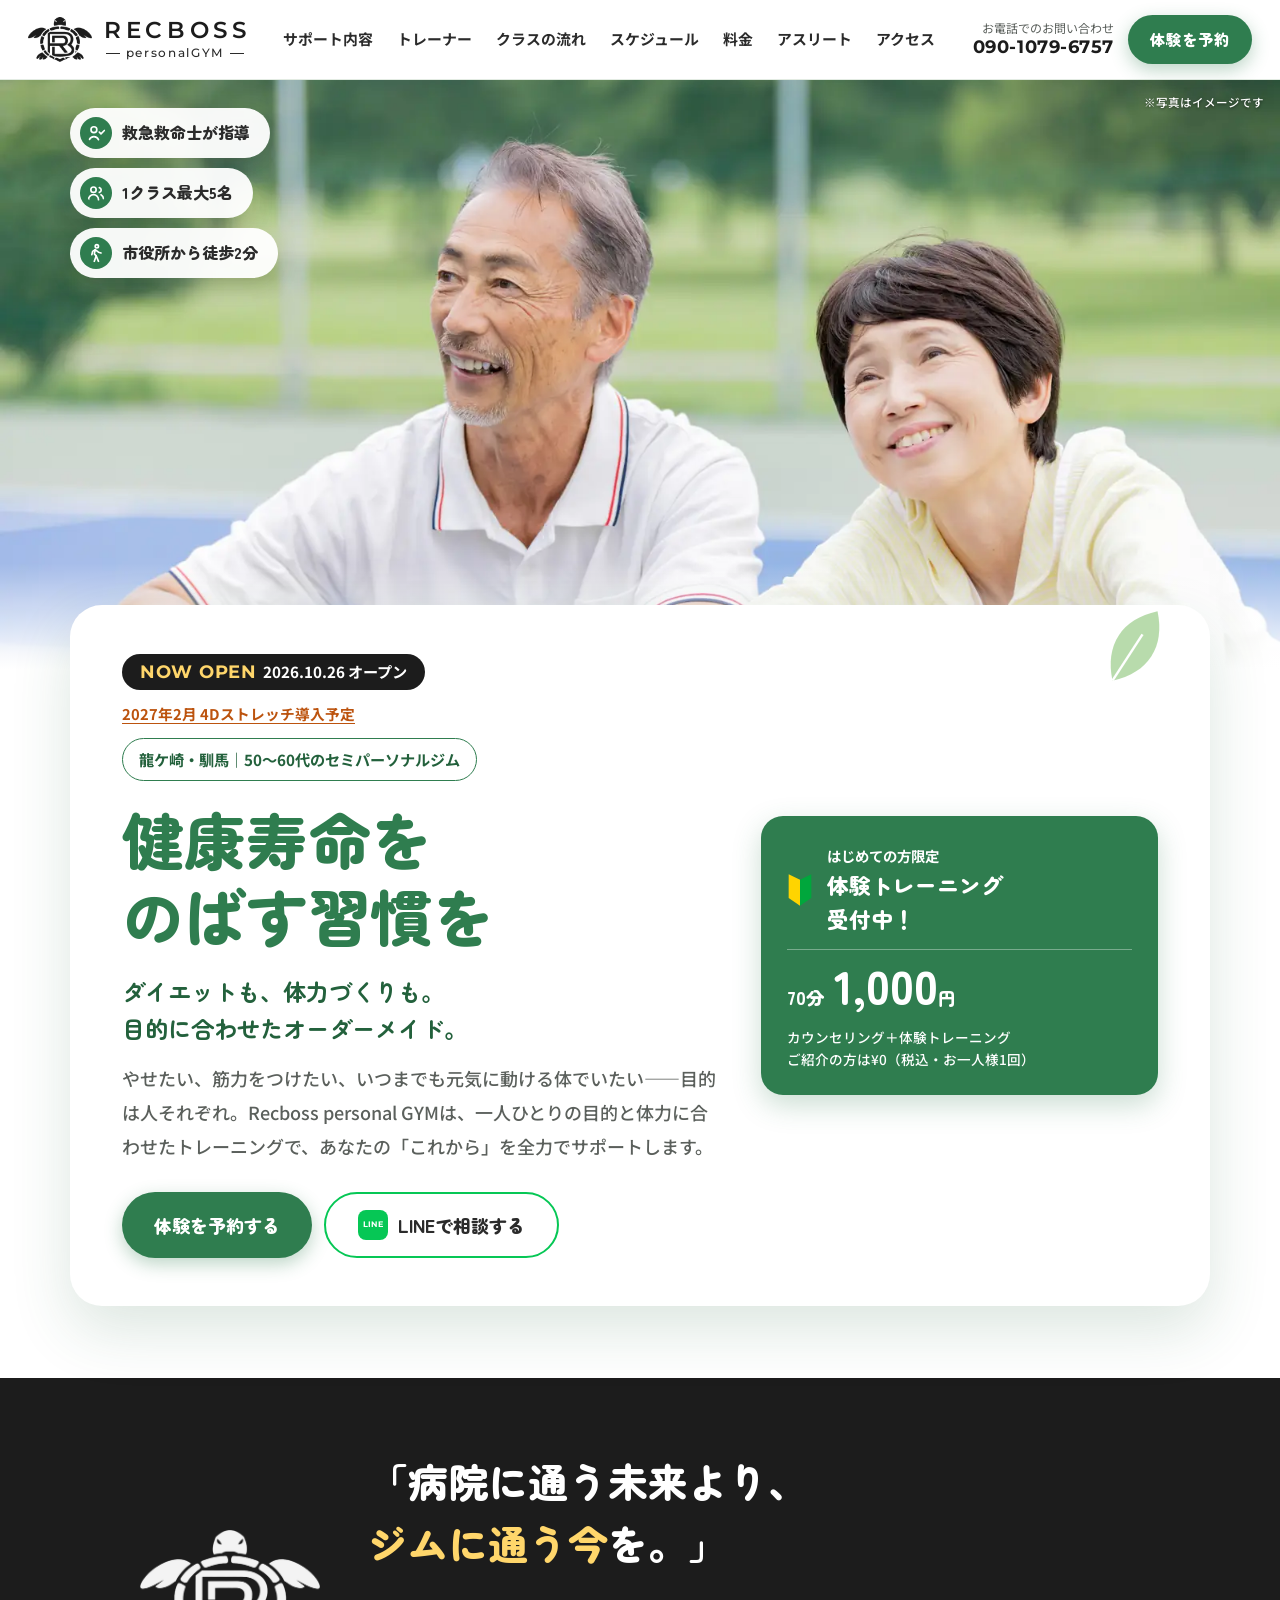
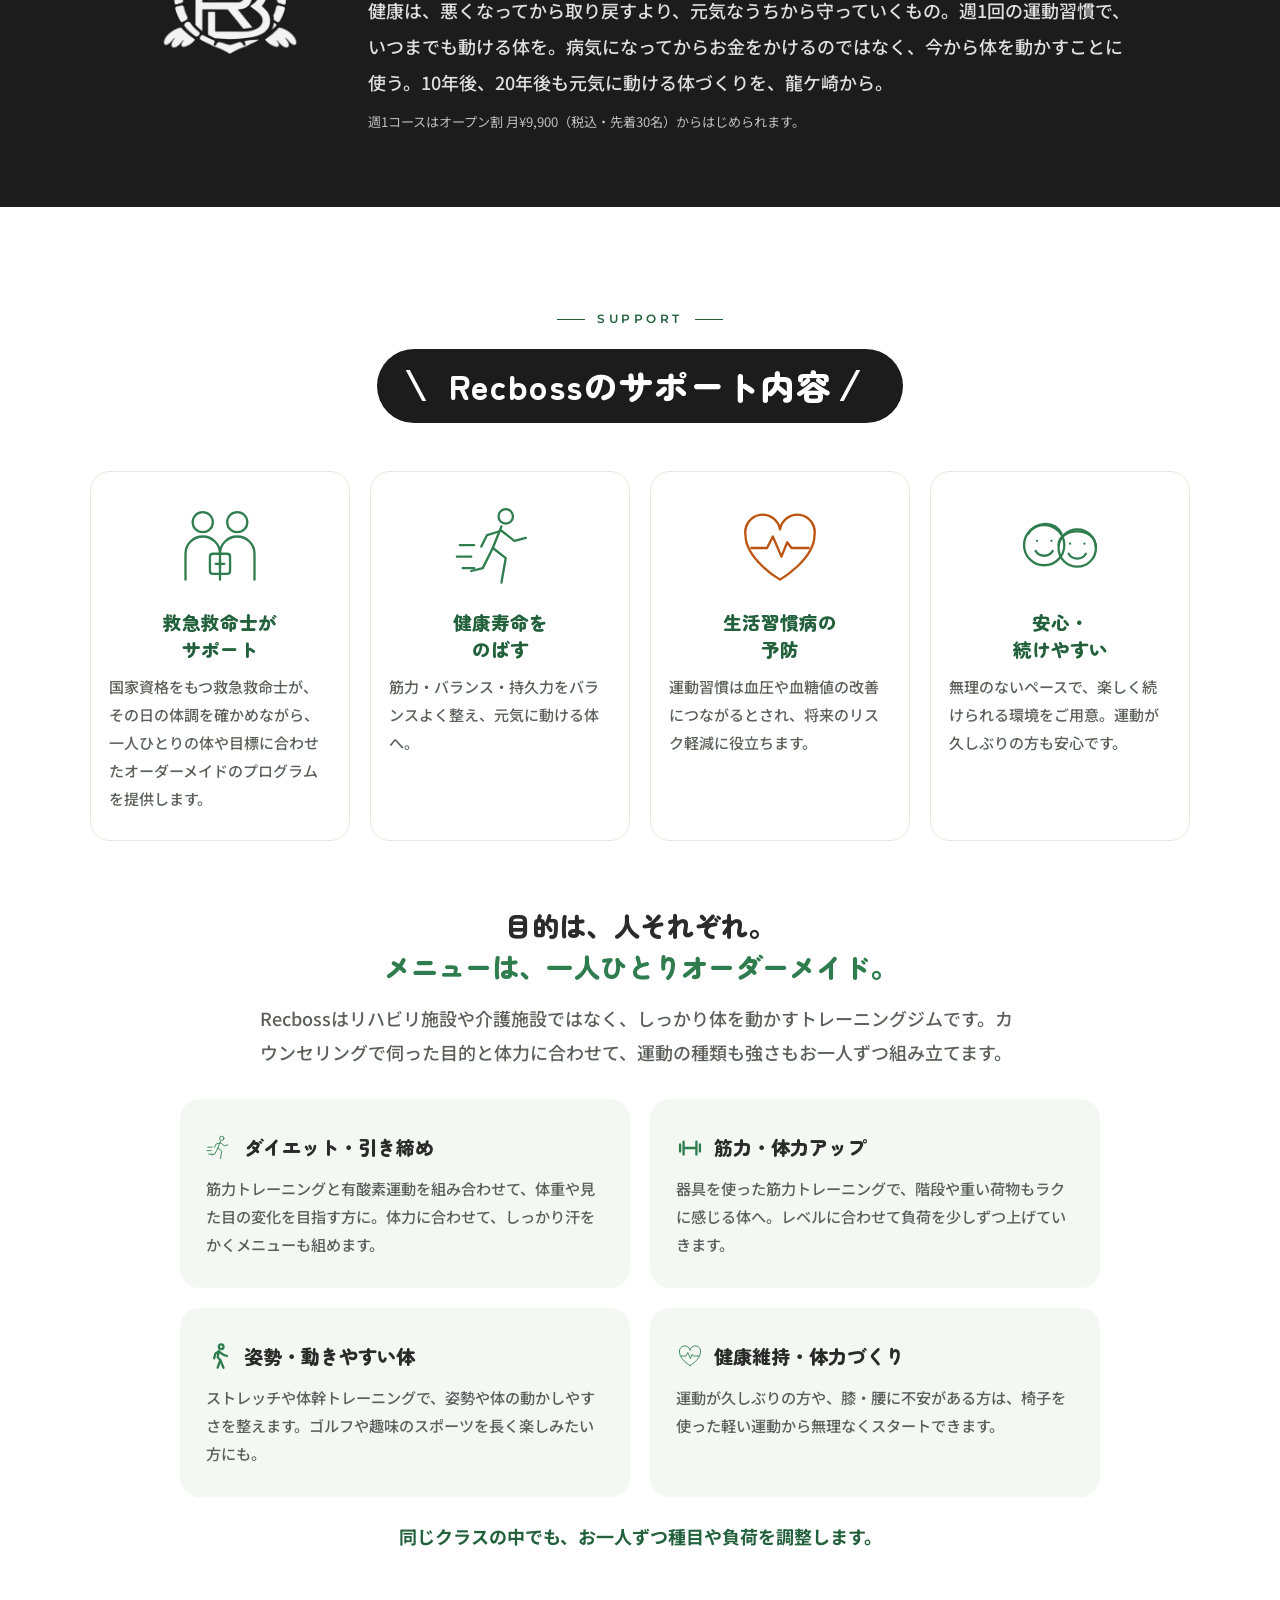
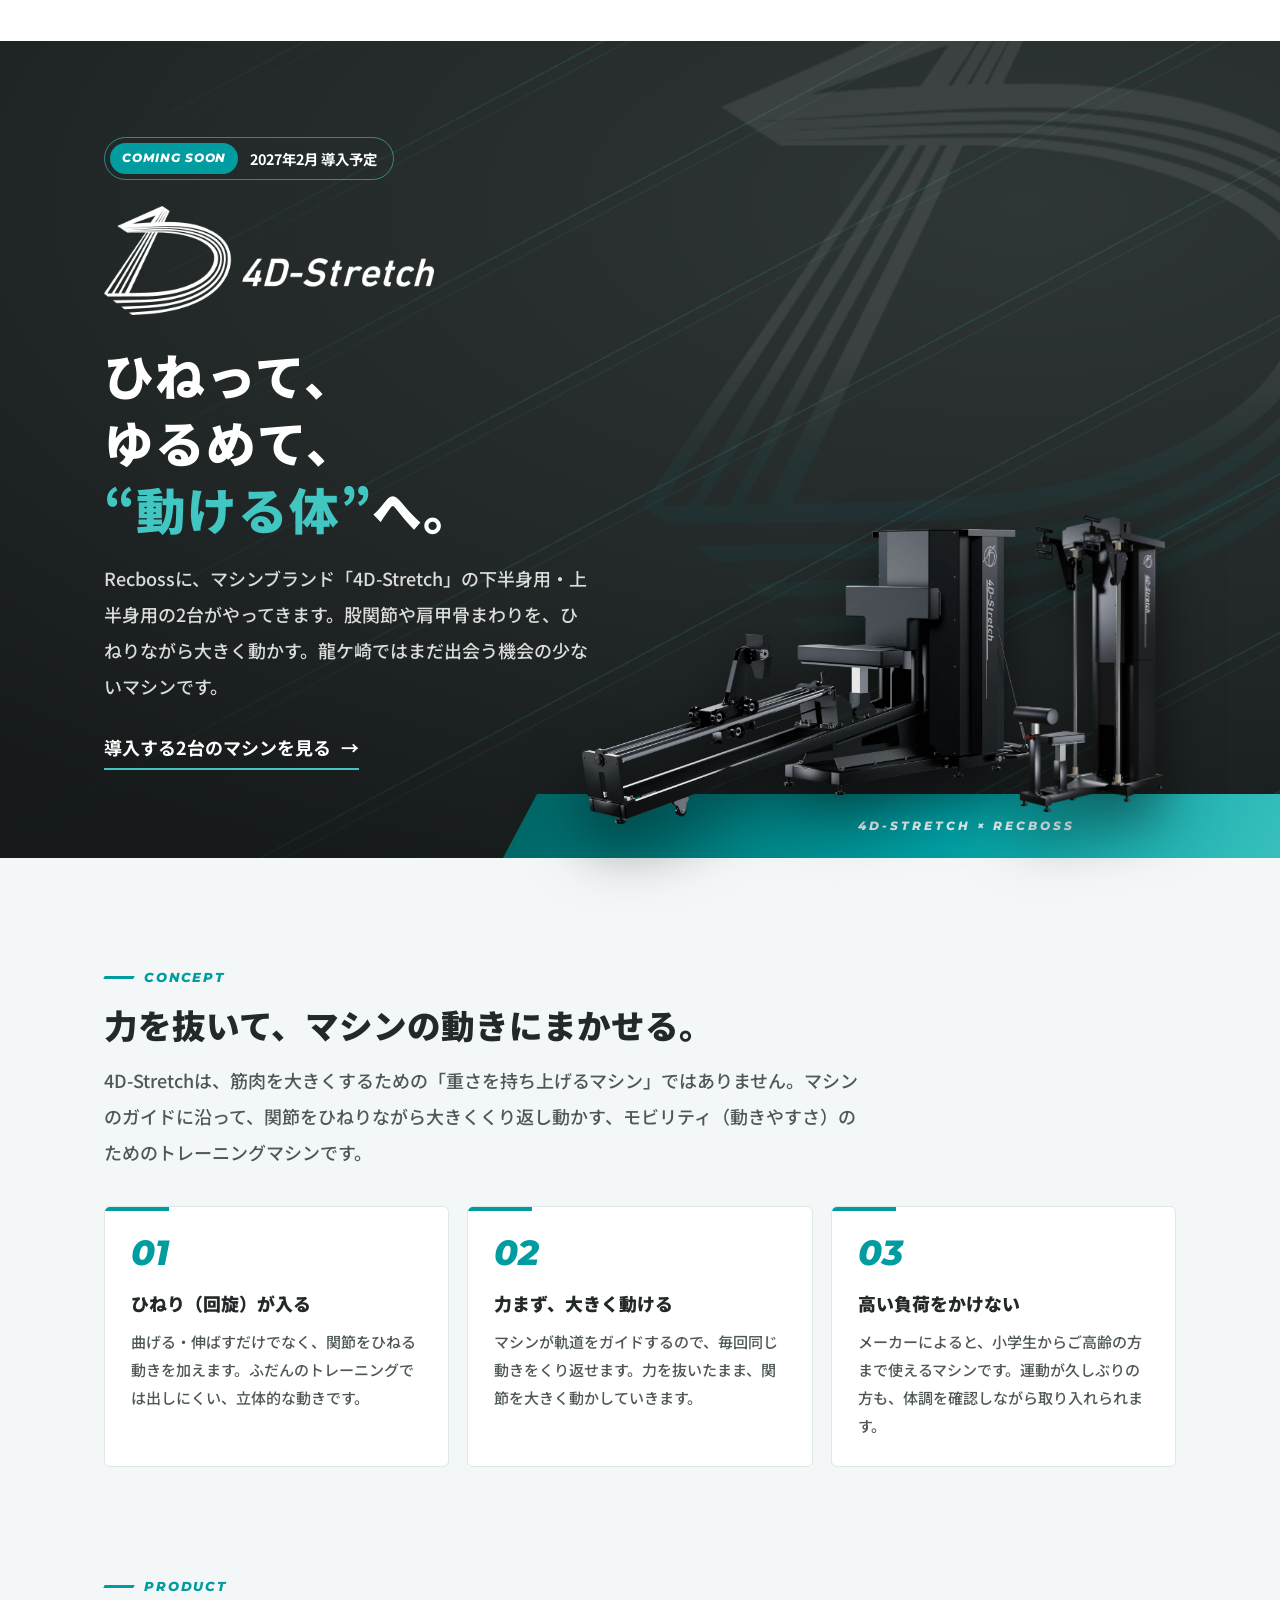
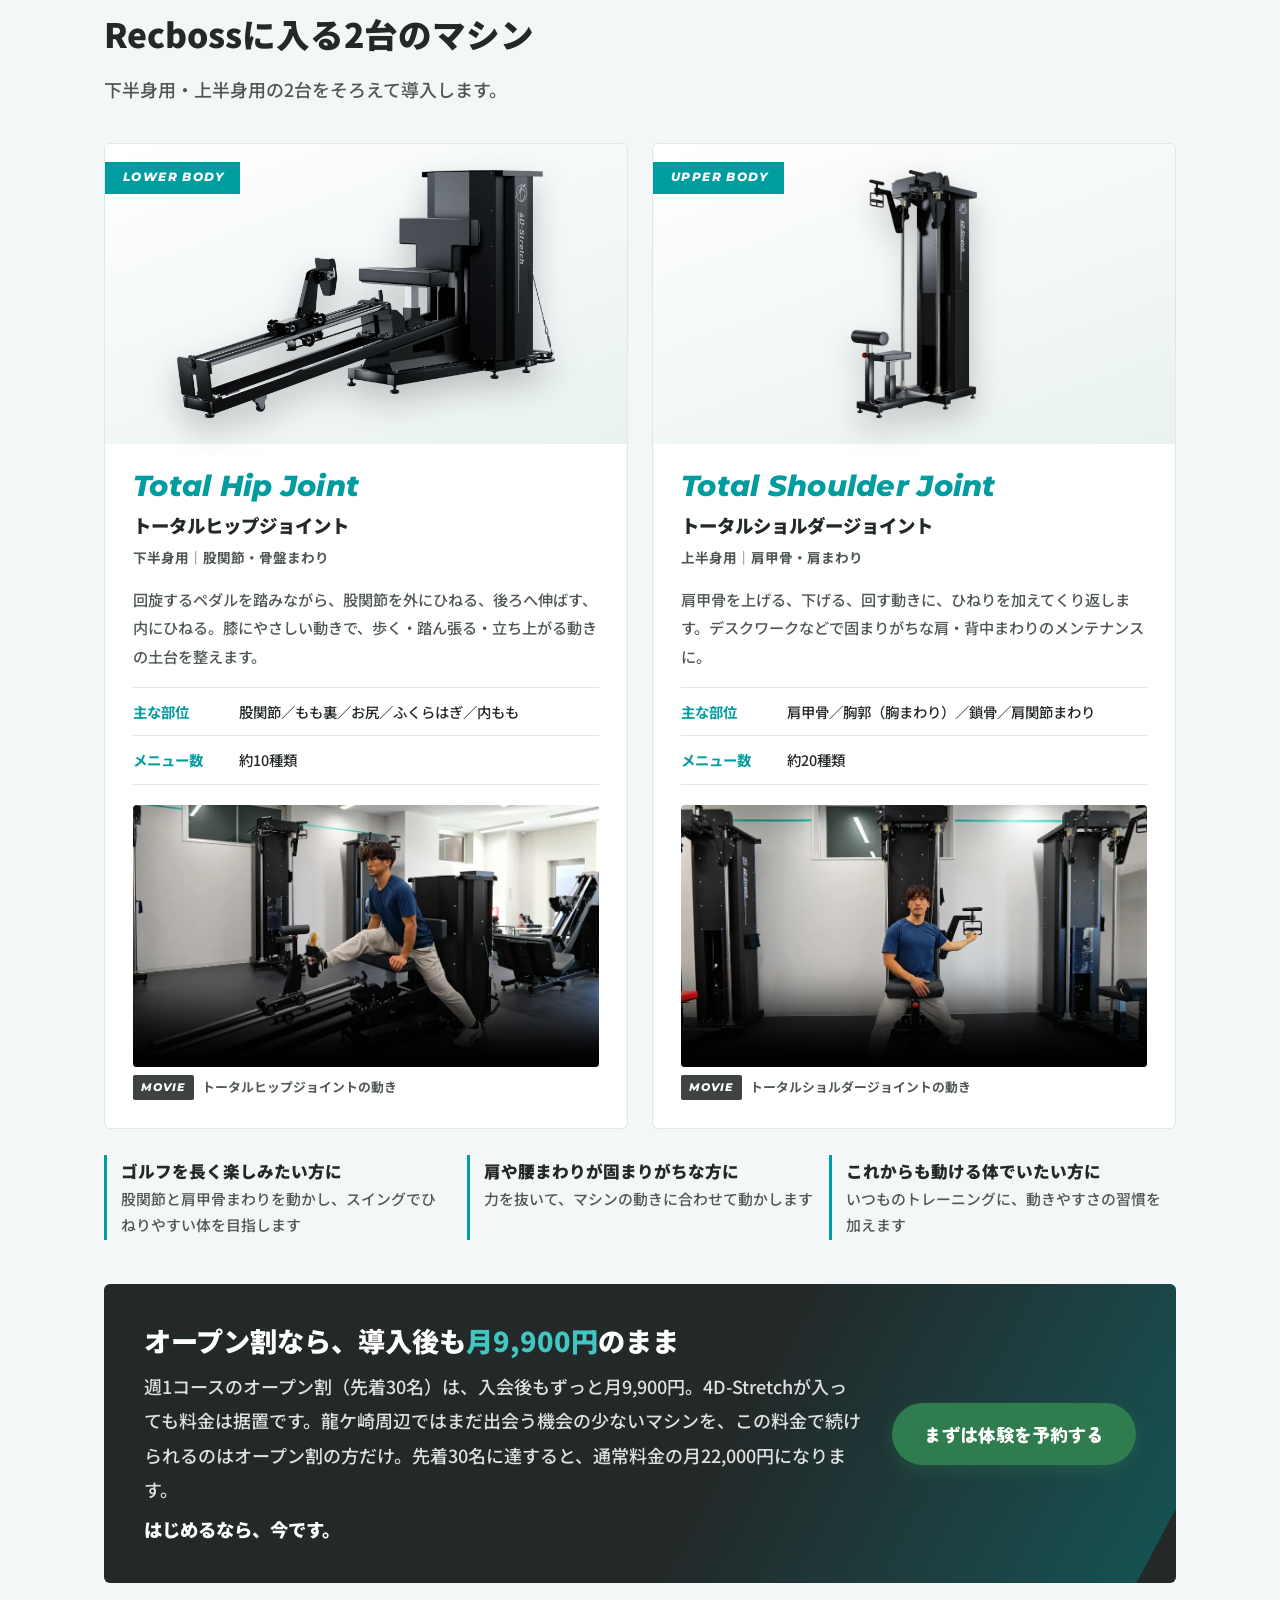
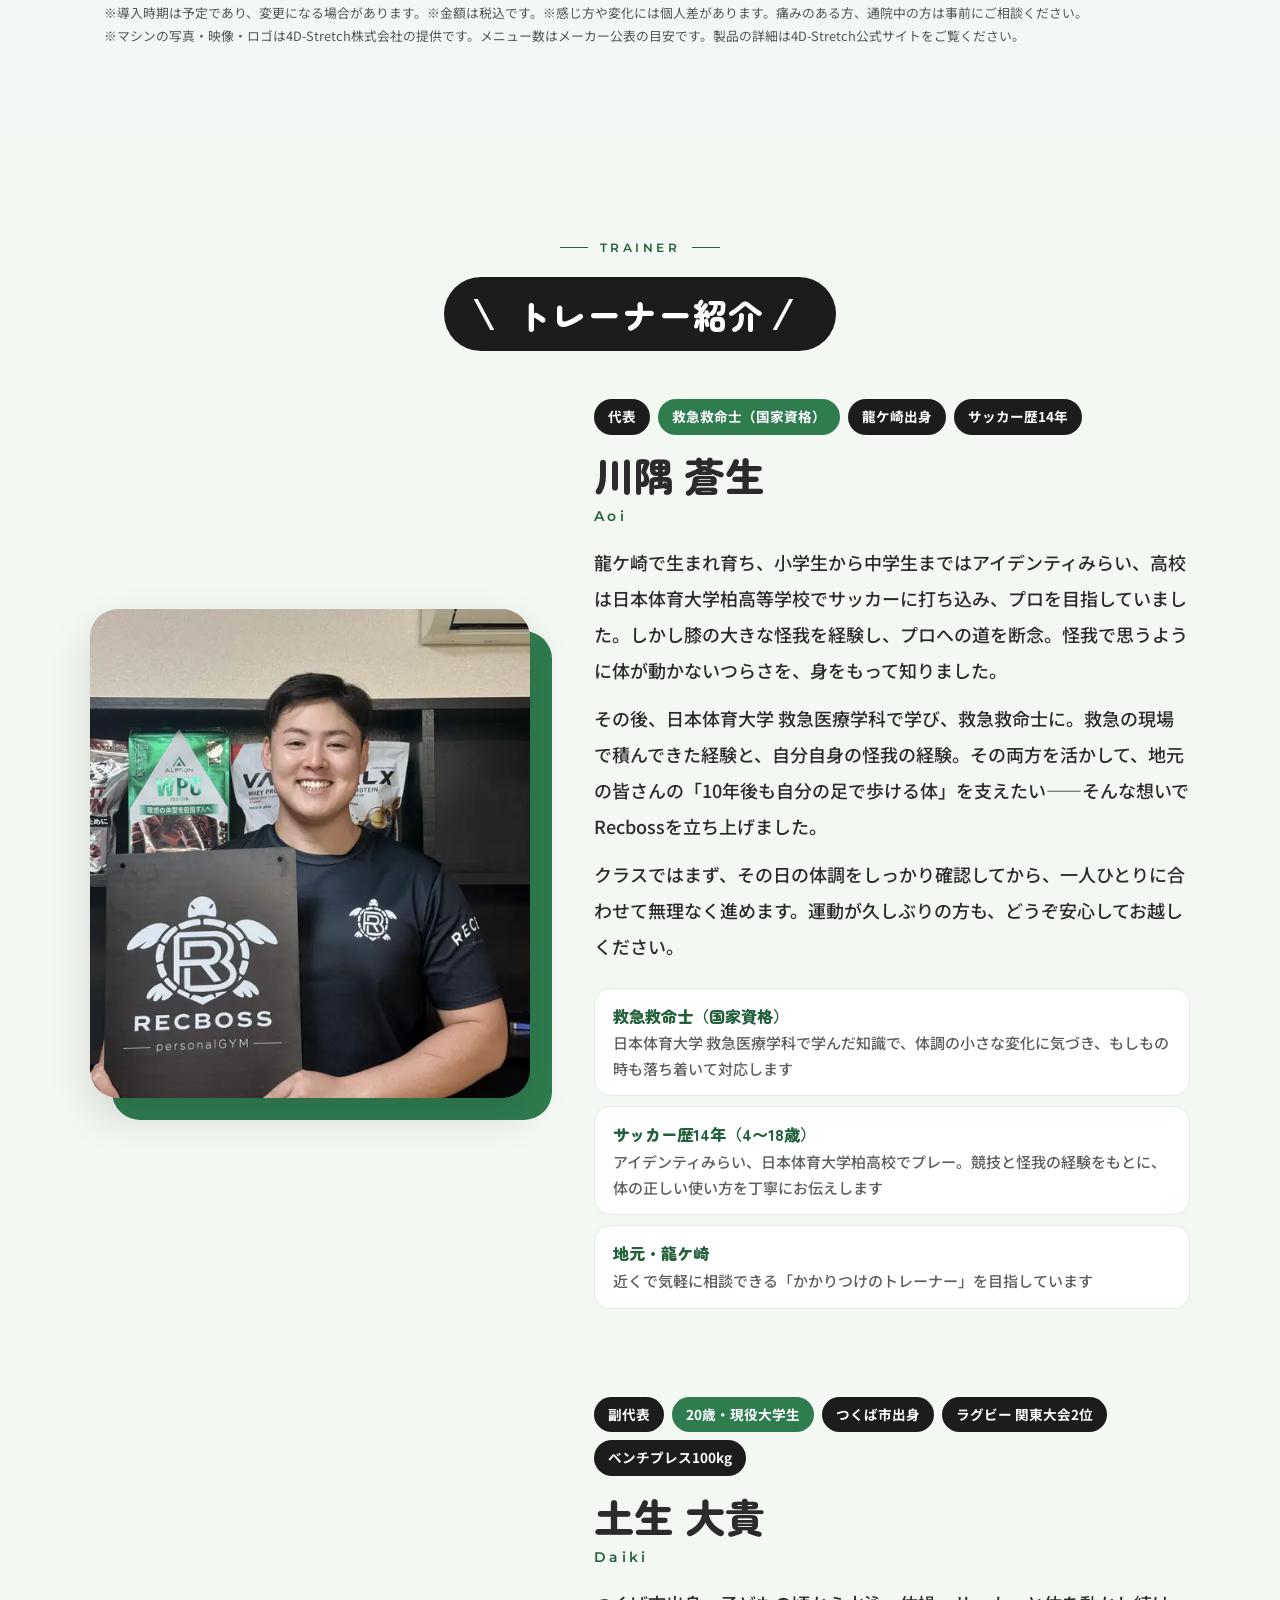
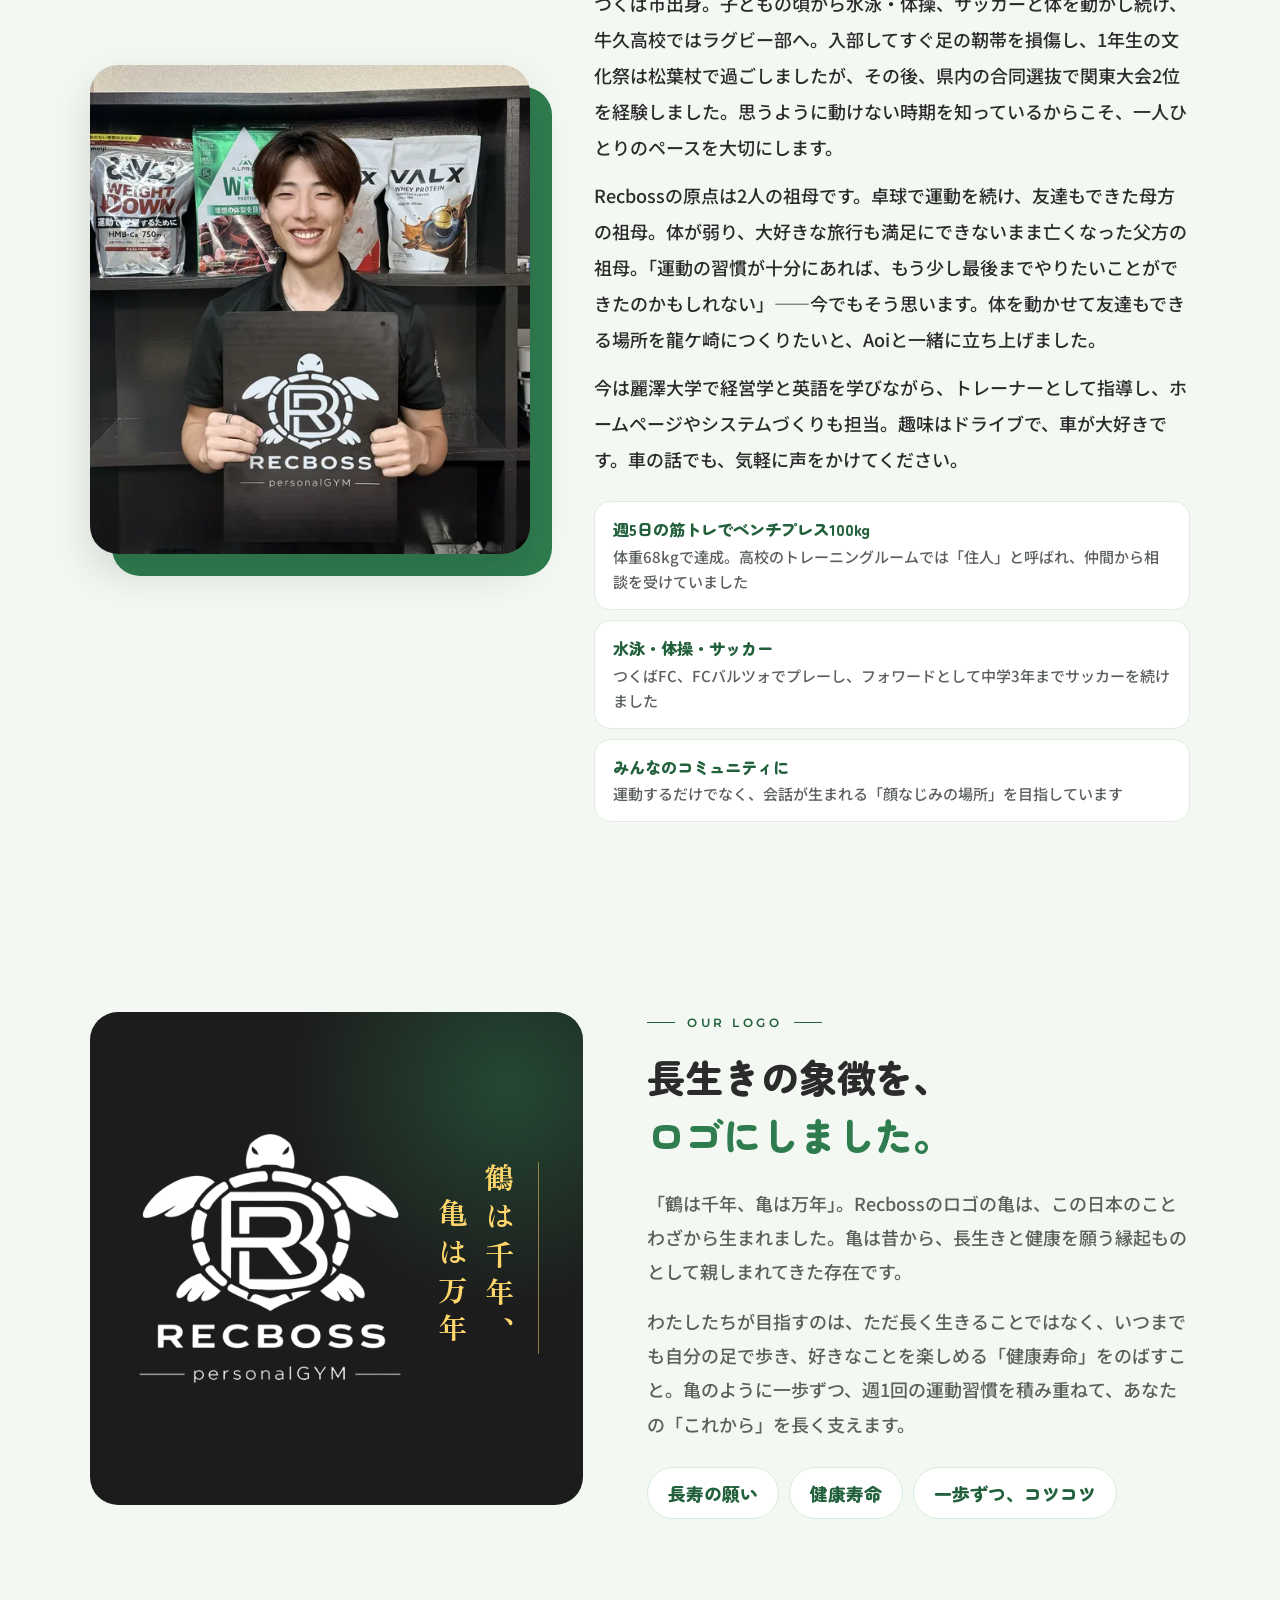
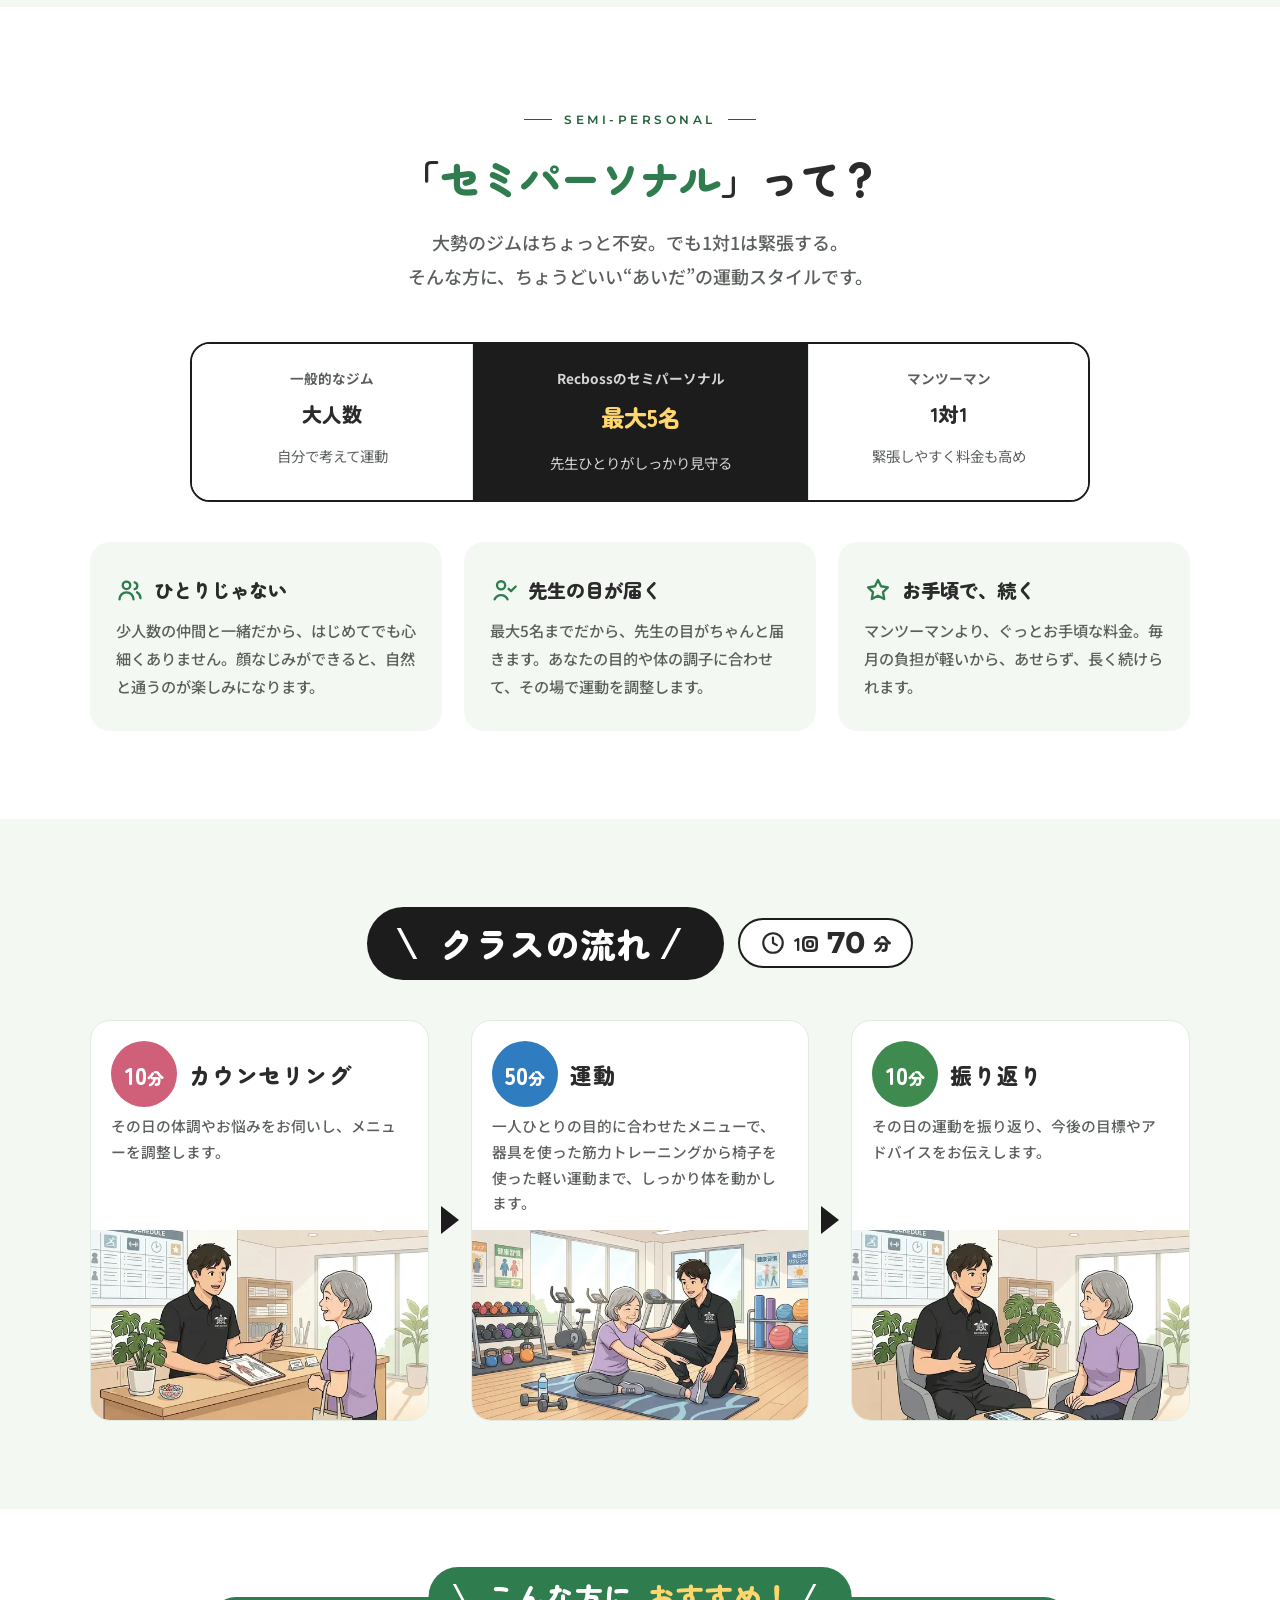
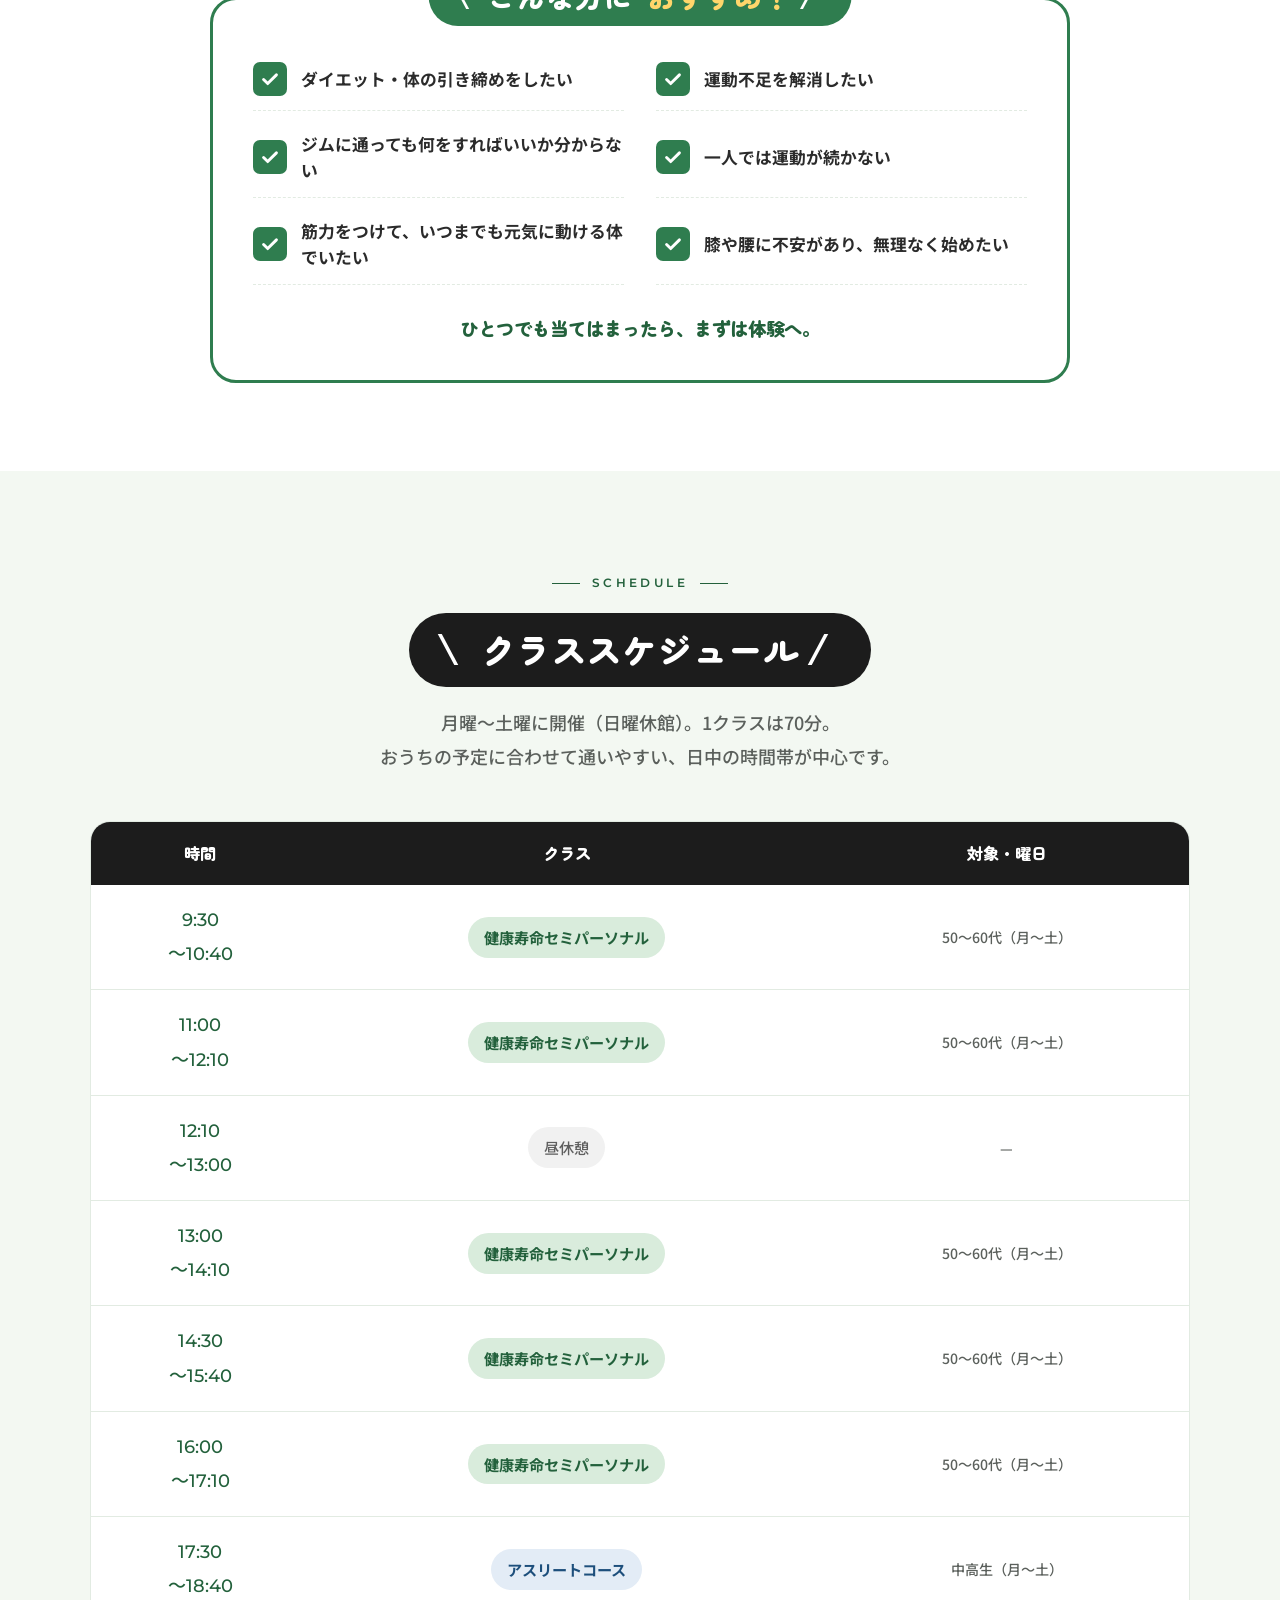
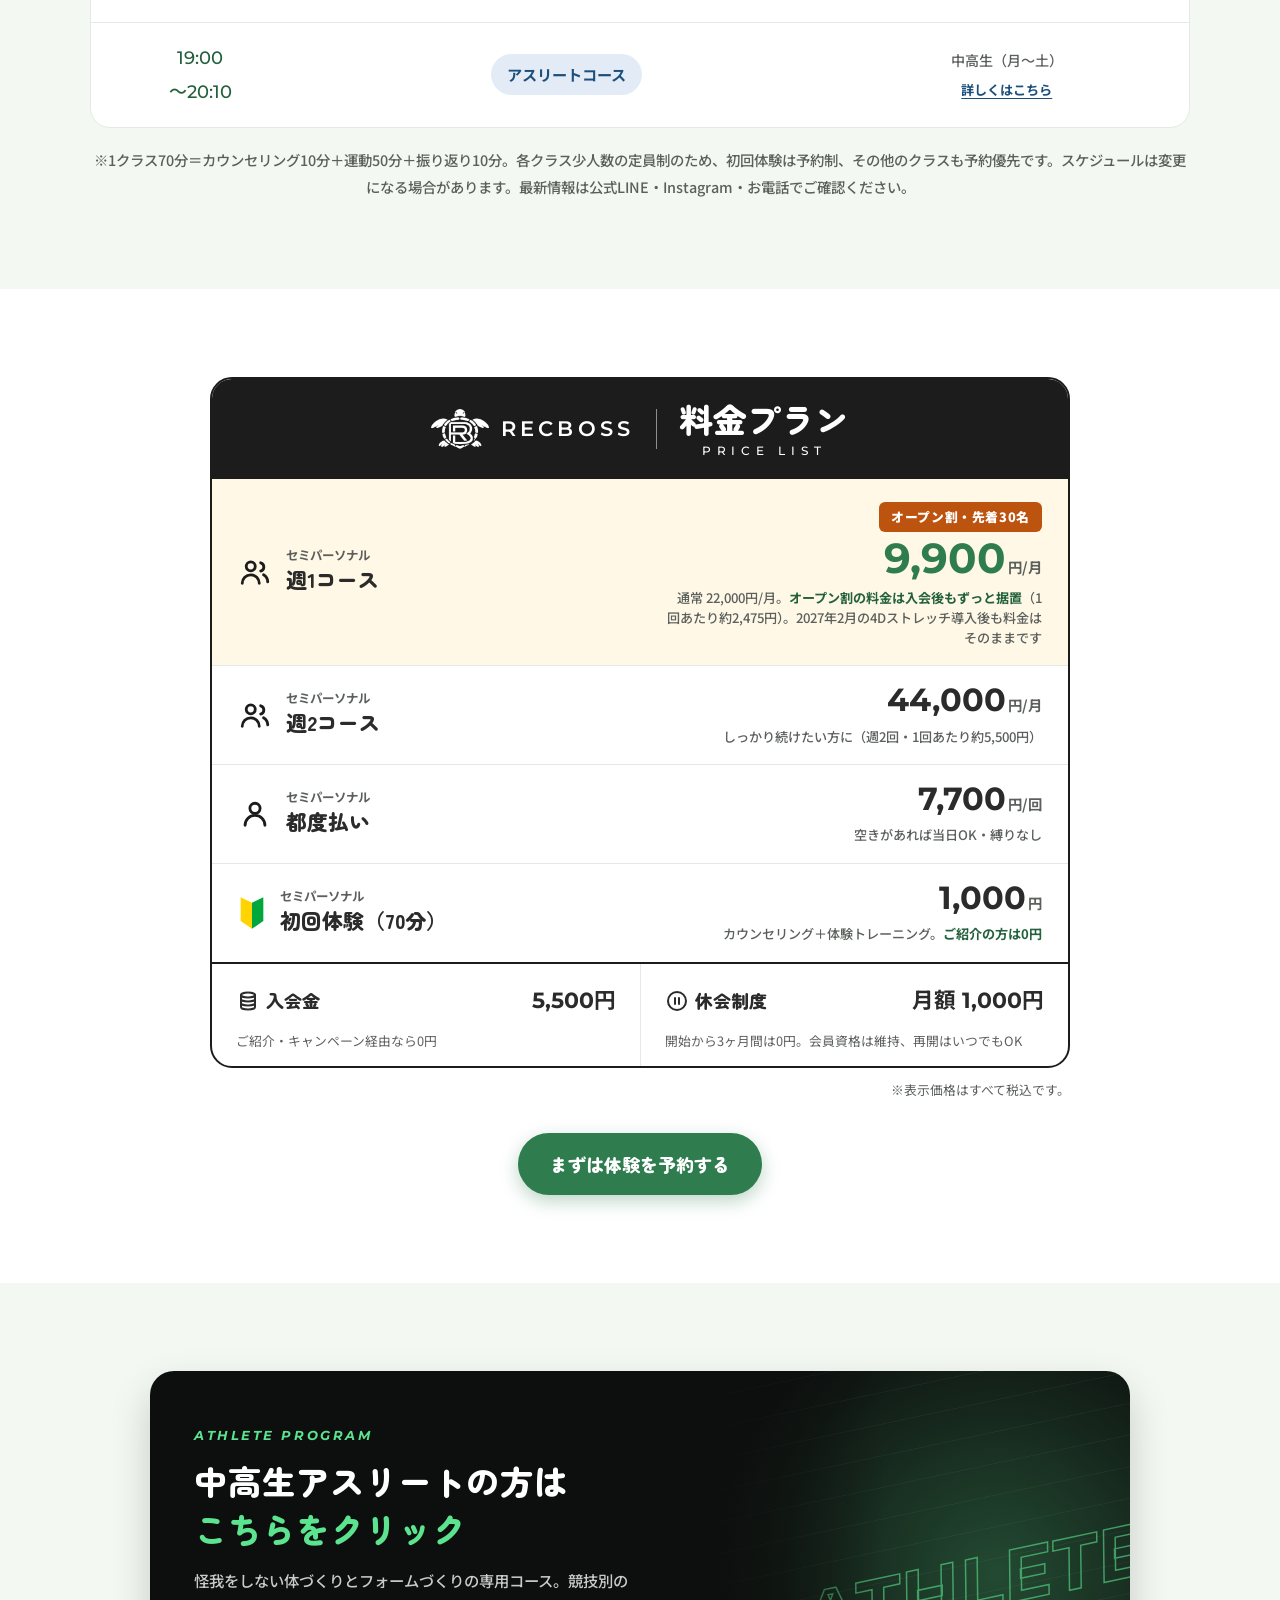
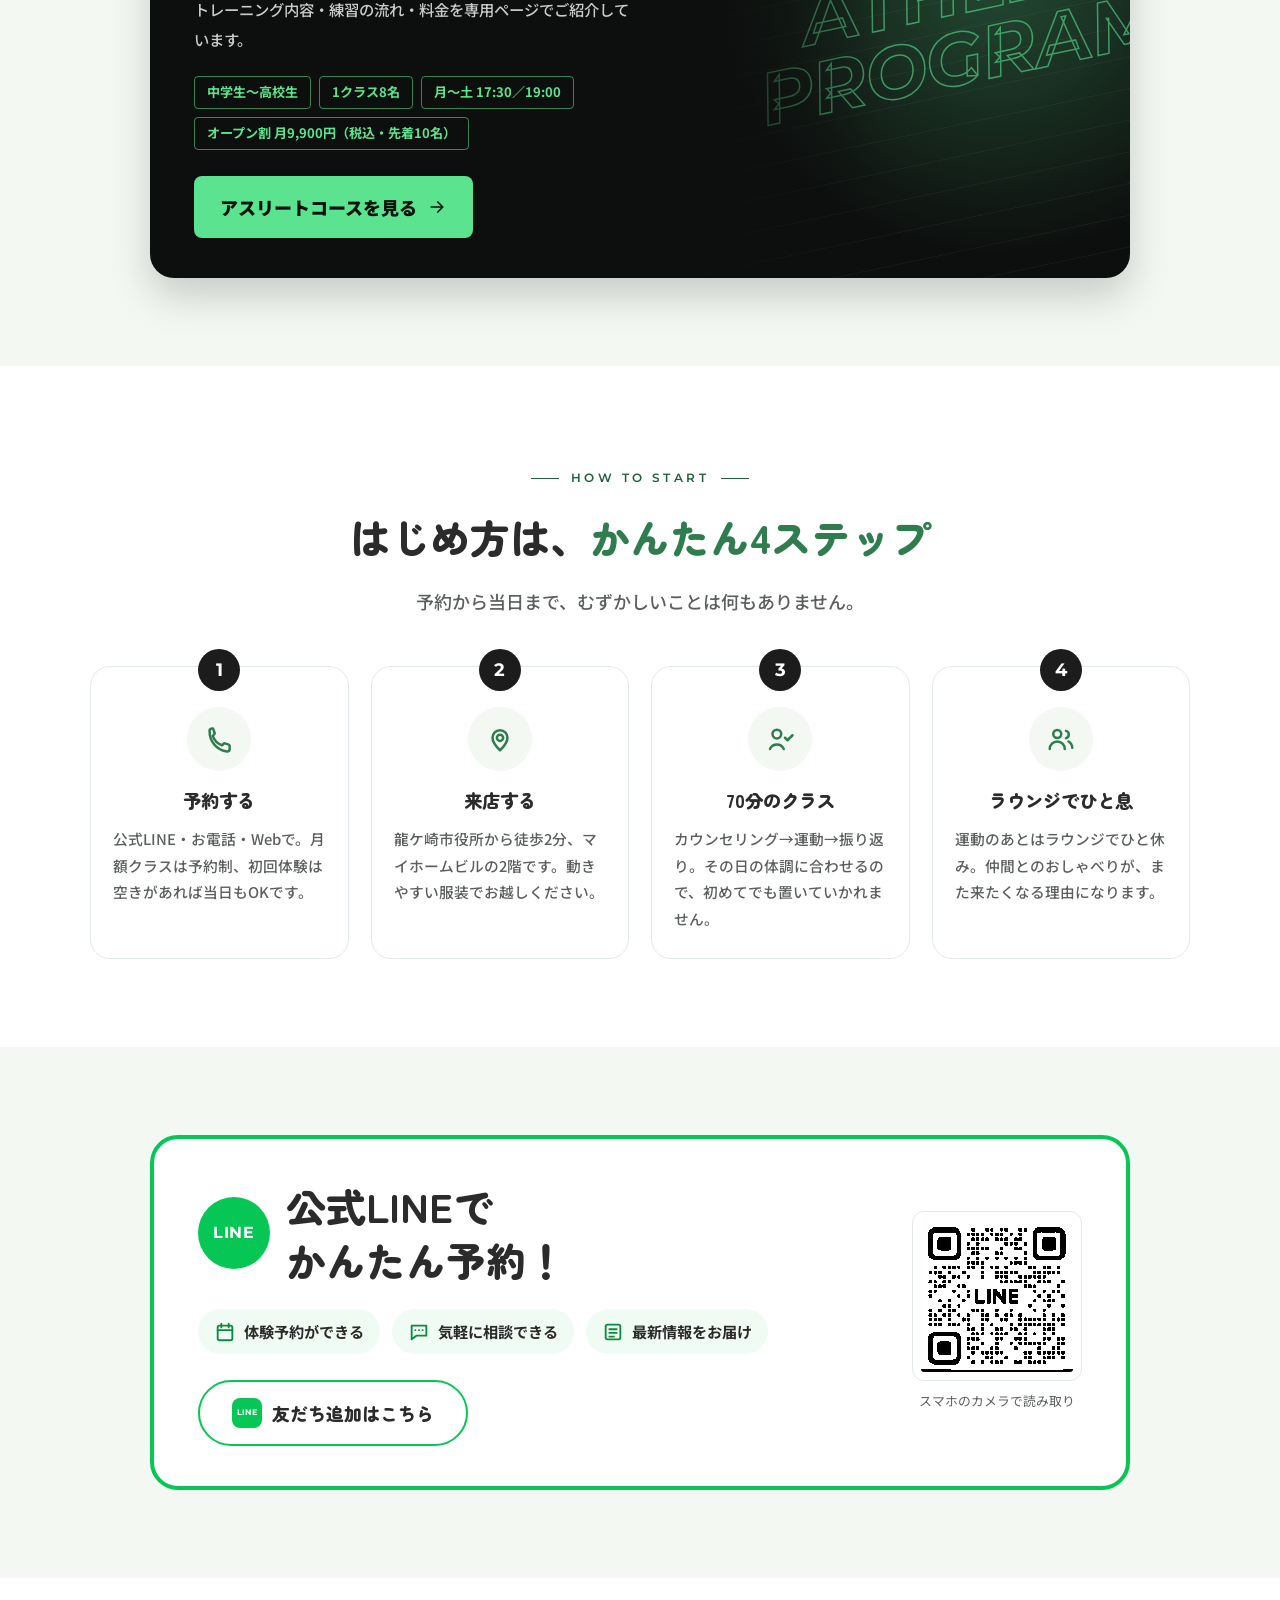
==== commit 51cd88bc: "4D-Stretch紹介を公式素材（写真・ロゴ・動作映像）でリニューアル 4D-Stretch株式会社の許諾を得て、トータルヒップ／ショルダージョイントの 写真・ロゴ・動作映像を掲載。トップ・アスリー" ====
--- a/index.html
+++ b/index.html
@@ -69,7 +69,7 @@
   </script>
   <link rel="preconnect" href="https://fonts.googleapis.com">
   <link rel="preconnect" href="https://fonts.gstatic.com" crossorigin>
-  <link href="https://fonts.googleapis.com/css2?family=Montserrat:wght@500;600;700&family=Zen+Old+Mincho:wght@700&family=Zen+Maru+Gothic:wght@500;700;900&family=Noto+Sans+JP:wght@400;500;700;900&display=swap" rel="stylesheet">
+  <link href="https://fonts.googleapis.com/css2?family=Montserrat:ital,wght@0,500;0,600;0,700;1,800&family=Zen+Old+Mincho:wght@700&family=Zen+Maru+Gothic:wght@500;700;900&family=Noto+Sans+JP:wght@400;500;700;900&display=swap" rel="stylesheet">
   <style>
 
 /* ══════════════════════════════
@@ -704,36 +704,117 @@
 }
   
 /* ═══════════════════════════════
-   4Dストレッチ
+   4D-Stretch（画像・ロゴ・映像は4D-Stretch株式会社の許諾を得て使用）
 ═══════════════════════════════ */
-.fourd { background: var(--black); color: #fff; padding: 88px 28px; }
-.fourd-inner { max-width: 1040px; margin: 0 auto; }
-.fourd-head { text-align: center; max-width: 760px; margin: 0 auto 40px; }
-.fourd-en { font-family: var(--wm); font-weight: 700; font-style: italic; letter-spacing: .2em; font-size: .8rem; color: #5be38f; }
-.fourd-date { display: table; margin: 14px auto; background: #5be38f; color: var(--black); font-weight: 900; padding: 5px 18px; border-radius: 999px; }
-.fourd-head h2 { font-family: var(--round); font-weight: 900; font-size: clamp(1.8rem, 3.8vw, 2.6rem); line-height: 1.4; margin-bottom: 16px; }
-.fourd-head p:last-child { color: rgba(255,255,255,.82); font-weight: 500; line-height: 2; text-align: left; }
-.fourd-machines { display: grid; grid-template-columns: 1fr 1fr; gap: 20px; }
-.fourd-machine { background: rgba(255,255,255,.07); border: 1px solid rgba(255,255,255,.14); border-radius: 18px; padding: 26px 28px; }
-.fourd-machine small { font-family: var(--wm); font-weight: 700; letter-spacing: .16em; color: #5be38f; }
-.fourd-machine h3 { font-family: var(--round); font-weight: 900; font-size: 1.3rem; margin: 4px 0 8px; }
-.fourd-machine p { color: rgba(255,255,255,.82); font-weight: 500; font-size: .95rem; line-height: 1.8; }
-.fourd-for { list-style: none; display: grid; grid-template-columns: repeat(3, 1fr); gap: 14px; margin-top: 20px; }
-.fourd-for li { border-left: 3px solid #5be38f; padding: 2px 0 2px 14px; color: rgba(255,255,255,.82); font-size: .93rem; font-weight: 500; line-height: 1.7; }
-.fourd-for b { display: block; color: #fff; font-family: var(--round); font-weight: 900; font-size: 1.04rem; }
-.fourd-offer { margin-top: 36px; background: #fff; color: var(--ink); border-radius: 22px; padding: 34px 38px; display: grid; grid-template-columns: 1fr auto; gap: 30px; align-items: center; }
-.fourd-offer h3 { font-family: var(--round); font-weight: 900; font-size: clamp(1.3rem, 2.6vw, 1.7rem); line-height: 1.5; margin-bottom: 8px; color: var(--green-dark); }
-.fourd-offer p { font-weight: 500; line-height: 1.9; }
-.fourd-now { font-family: var(--round); font-weight: 900; color: var(--accent); font-size: 1.15rem; margin-top: 6px; }
-.fourd-note { margin-top: 18px; color: rgba(255,255,255,.65); font-size: .8rem; line-height: 1.8; }
+.fd {
+  --fd-teal: #009ca0; --fd-teal-l: #42c6c2; --fd-teal-d: #016868;
+  --fd-char: #232828; --fd-char2: #3e4242;
+  --fd-bg: #f3f7f7; --fd-card: #fff; --fd-tx: #232828; --fd-sub: #4f5757; --fd-line: #dfe7e7;
+  --fd-font: "Montserrat", "Noto Sans JP", sans-serif;
+  background: var(--fd-bg); color: var(--fd-tx); overflow: hidden;
+}
+.fd--dark { --fd-bg: #0d0f0e; --fd-card: #161b1a; --fd-tx: #f3f6f4; --fd-sub: #b3bdbb; --fd-line: rgba(255,255,255,.12); }
+.fd-wrap { max-width: 1120px; margin: 0 auto; padding: 0 24px; }
+.fd-en { display: inline-flex; align-items: center; gap: 10px; font-family: var(--fd-font); font-weight: 800; font-style: italic; letter-spacing: .14em; font-size: .82rem; color: var(--fd-teal); text-transform: uppercase; }
+.fd--dark .fd-en, .fd-hero .fd-en { color: var(--fd-teal-l); }
+.fd-en::before { content: ""; width: 30px; height: 3px; background: currentColor; transform: skewX(-24deg); }
+
+/* ── ヒーロー ── */
+.fd-hero { position: relative; background: radial-gradient(120% 90% at 80% 20%, #2f3636 0%, var(--fd-char) 55%, #161a1a 100%); color: #fff; padding: 96px 0 0; isolation: isolate; }
+.fd-hero::before { /* 4Dマークのスピードライン */
+  content: ""; position: absolute; inset: 0; z-index: -1; opacity: .55;
+  background: repeating-linear-gradient(-28deg, transparent 0 46px, rgba(66,198,194,.10) 46px 48px, transparent 48px 58px, rgba(66,198,194,.18) 58px 60px, transparent 60px 140px);
+  -webkit-mask-image: linear-gradient(90deg, transparent 0%, #000 45%, #000 100%); mask-image: linear-gradient(90deg, transparent 0%, #000 45%, #000 100%);
+}
+.fd-mark { position: absolute; z-index: -1; right: -6%; top: -8%; width: min(62vw, 720px); opacity: .1; pointer-events: none; }
+.fd-hero-in { display: grid; grid-template-columns: 1fr 1.15fr; gap: 24px; align-items: end; }
+.fd-hero-txt { padding-bottom: 88px; }
+.fd-badge { display: inline-flex; align-items: center; gap: 12px; border: 1px solid rgba(66,198,194,.6); border-radius: 999px; padding: 5px 16px 5px 5px; font-weight: 700; font-size: .9rem; margin-bottom: 26px; }
+.fd-badge span { background: var(--fd-teal); color: #fff; font-family: var(--fd-font); font-weight: 800; font-style: italic; letter-spacing: .08em; font-size: .74rem; padding: 4px 12px; border-radius: 999px; }
+.fd-logo { display: block; width: min(330px, 78%); height: auto; margin-bottom: 26px; }
+.fd-hero h2 { font-family: "Noto Sans JP", sans-serif; font-weight: 900; font-size: clamp(1.9rem, 4.2vw, 3.1rem); line-height: 1.35; letter-spacing: .02em; margin-bottom: 18px; }
+.fd-hero h2 em { font-style: normal; color: var(--fd-teal-l); }
+.fd-hero h2 span { display: inline-block; }
+.fd-lead { color: rgba(255,255,255,.84); font-weight: 500; line-height: 2; max-width: 30em; }
+.fd-jump { display: inline-flex; align-items: center; gap: 10px; margin-top: 26px; color: #fff; font-weight: 700; text-decoration: none; border-bottom: 2px solid var(--fd-teal-l); padding-bottom: 4px; }
+.fd-jump:hover { color: var(--fd-teal-l); }
+.fd-hero-img { position: relative; height: 470px; }
+.fd-hero-img img { position: absolute; bottom: 34px; height: auto; filter: drop-shadow(0 26px 30px rgba(0,0,0,.55)); }
+.fd-h-hip { left: -6%; width: 80%; z-index: 1; }
+.fd-h-sh { right: 2%; width: 27%; bottom: 46px !important; z-index: 2; }
+.fd-floor { position: absolute; left: -20%; right: -30%; bottom: 0; height: 64px; background: linear-gradient(90deg, var(--fd-teal-d), var(--fd-teal) 50%, var(--fd-teal-l)); transform: skewX(-28deg); transform-origin: bottom; }
+.fd-floor::after { content: "4D-STRETCH × RECBOSS"; position: absolute; right: 34%; top: 50%; transform: translateY(-50%) skewX(28deg); font-family: var(--fd-font); font-weight: 800; font-style: italic; letter-spacing: .24em; font-size: .78rem; color: rgba(255,255,255,.9); white-space: nowrap; }
+
+/* ── 本文 ── */
+.fd-body { padding: 96px 0 88px; }
+.fd-h { max-width: 760px; margin-bottom: 36px; }
+.fd-h h3 { font-family: "Noto Sans JP", sans-serif; font-weight: 900; font-size: clamp(1.5rem, 3vw, 2.1rem); line-height: 1.5; margin: 10px 0 12px; }
+.fd-h p { color: var(--fd-sub); font-weight: 500; line-height: 2; }
+.fd-points { list-style: none; display: grid; grid-template-columns: repeat(3, 1fr); gap: 18px; margin-bottom: 96px; }
+.fd-points li { background: var(--fd-card); border: 1px solid var(--fd-line); border-radius: 6px; padding: 28px 26px 26px; position: relative; overflow: hidden; }
+.fd-points li::after { content: ""; position: absolute; left: 0; top: 0; width: 64px; height: 4px; background: var(--fd-teal); }
+.fd-points b { font-family: var(--fd-font); font-weight: 800; font-style: italic; font-size: 2.2rem; line-height: 1; color: var(--fd-teal); }
+.fd--dark .fd-points b { color: var(--fd-teal-l); }
+.fd-points h4 { font-weight: 900; font-size: 1.12rem; margin: 12px 0 8px; }
+.fd-points p { color: var(--fd-sub); font-size: .94rem; line-height: 1.85; font-weight: 500; }
+
+.fd-products { display: grid; grid-template-columns: 1fr 1fr; gap: 24px; }
+.fd-card { background: var(--fd-card); border: 1px solid var(--fd-line); border-radius: 6px; overflow: hidden; display: flex; flex-direction: column; }
+.fd-card-img { position: relative; height: 300px; background: linear-gradient(160deg, #fff 0%, #e9f1f1 100%); display: flex; align-items: center; justify-content: center; padding: 26px; }
+.fd--dark .fd-card-img { background: linear-gradient(160deg, #26302f 0%, #141a19 100%); }
+.fd-card-img img { max-width: 100%; max-height: 100%; width: auto; height: auto; filter: drop-shadow(0 14px 16px rgba(0,0,0,.22)); }
+.fd-card-img span { position: absolute; left: 0; top: 18px; background: var(--fd-teal); color: #fff; font-family: var(--fd-font); font-weight: 800; font-style: italic; letter-spacing: .12em; font-size: .72rem; padding: 5px 14px 5px 18px; }
+.fd-card-body { padding: 26px 28px 28px; display: flex; flex-direction: column; flex: 1; }
+.fd-model { font-family: var(--fd-font); font-weight: 800; font-style: italic; font-size: clamp(1.4rem, 2.6vw, 1.8rem); line-height: 1.1; color: var(--fd-teal); letter-spacing: .01em; }
+.fd--dark .fd-model { color: var(--fd-teal-l); }
+.fd-card h4 { font-weight: 900; font-size: 1.15rem; margin: 6px 0 2px; }
+.fd-card h4 small { display: block; font-size: .85rem; font-weight: 700; color: var(--fd-sub); margin-top: 2px; }
+.fd-card-body > p:not(.fd-model) { color: var(--fd-sub); font-weight: 500; font-size: .95rem; line-height: 1.9; margin: 12px 0 16px; }
+.fd-spec { border-top: 1px solid var(--fd-line); margin-bottom: 20px; }
+.fd-spec div { display: grid; grid-template-columns: 6.5em 1fr; gap: 12px; border-bottom: 1px solid var(--fd-line); padding: 10px 0; font-size: .9rem; }
+.fd-spec dt { font-weight: 700; color: var(--fd-teal); }
+.fd--dark .fd-spec dt { color: var(--fd-teal-l); }
+.fd-spec dd { font-weight: 500; }
+.fd-video { margin-top: auto; }
+.fd-video video { display: block; width: 100%; aspect-ratio: 16 / 9; object-fit: cover; border-radius: 4px; background: #111; }
+.fd-video figcaption { display: flex; align-items: center; gap: 8px; margin-top: 8px; font-size: .8rem; font-weight: 700; color: var(--fd-sub); }
+.fd-video figcaption::before { content: "MOVIE"; font-family: var(--fd-font); font-weight: 800; font-style: italic; letter-spacing: .1em; font-size: .7rem; color: #fff; background: var(--fd-char2); padding: 2px 8px; border-radius: 2px; }
+
+.fd-for { list-style: none; display: grid; grid-template-columns: repeat(3, 1fr); gap: 16px; margin-top: 26px; }
+.fd-for li { border-left: 3px solid var(--fd-teal); padding: 2px 0 2px 14px; color: var(--fd-sub); font-size: .93rem; font-weight: 500; line-height: 1.75; }
+.fd-for b { display: block; color: var(--fd-tx); font-weight: 900; font-size: 1.04rem; }
+.fd-base { margin-top: 26px; border-left: 4px solid var(--fd-teal-l); padding: 6px 0 6px 20px; }
+.fd-base h3 { font-weight: 900; font-size: 1.3rem; margin-bottom: 6px; }
+.fd-base p { color: var(--fd-sub); line-height: 1.9; }
+
+.fd-offer { margin-top: 44px; background: var(--fd-char); color: #fff; border-radius: 6px; padding: 36px 40px; display: grid; grid-template-columns: 1fr auto; gap: 30px; align-items: center; position: relative; overflow: hidden; isolation: isolate; }
+.fd-offer::before { content: ""; position: absolute; z-index: -1; right: -40px; top: 0; bottom: 0; width: 46%; background: linear-gradient(90deg, transparent, rgba(0,156,160,.35)); transform: skewX(-28deg); }
+.fd-offer h3 { font-weight: 900; font-size: clamp(1.3rem, 2.6vw, 1.7rem); line-height: 1.5; margin-bottom: 8px; }
+.fd-offer h3 em { font-style: normal; color: var(--fd-teal-l); }
+.fd-offer p { font-weight: 500; line-height: 1.9; color: rgba(255,255,255,.86); }
+.fd-now { font-weight: 900 !important; color: #fff !important; font-size: 1.15rem; margin-top: 6px; }
+.fd-note { margin-top: 18px; color: var(--fd-sub); font-size: .8rem; line-height: 1.8; }
+.fd-note a { color: inherit; text-underline-offset: 3px; }
+
+@media (max-width: 900px) {
+  .fd-wrap { padding: 0 16px; }
+  .fd-hero { padding-top: 64px; }
+  .fd-hero-in { grid-template-columns: 1fr; gap: 0; }
+  .fd-hero-txt { padding-bottom: 8px; }
+  .fd-hero-img { height: min(76vw, 380px); margin: 0 -16px; }
+  .fd-mark { width: 92vw; right: -24%; top: 2%; }
+  .fd-body { padding: 64px 0; }
+  .fd-points, .fd-products, .fd-for, .fd-offer { grid-template-columns: 1fr; }
+  .fd-points { margin-bottom: 64px; }
+  .fd-card-img { height: 240px; }
+  .fd-card-body { padding: 22px 20px 24px; }
+  .fd-offer { padding: 28px 22px; gap: 18px; }
+  .fd-offer .btn { width: 100%; justify-content: center; }
+  .fd-floor { height: 44px; }
+  .fd-floor::after { right: 26%; font-size: .66rem; }
+}
 .hero-new { margin: -4px 0 10px; font-weight: 700; font-size: .92rem; }
 .hero-new a { color: var(--accent); text-decoration: underline; text-underline-offset: 3px; }
-@media (max-width: 900px) {
-  .fourd { padding: 64px 16px; }
-  .fourd-machines, .fourd-for, .fourd-offer { grid-template-columns: 1fr; }
-  .fourd-offer { padding: 26px 22px; gap: 18px; }
-  .fourd-offer .btn { width: 100%; }
-}
 </style>
 </head>
 <body>
@@ -910,41 +991,93 @@
   </div>
 </section>
 
-<!-- ════ 4Dストレッチ ════ -->
-<section class="fourd" id="fourd">
-  <div class="fourd-inner">
-    <div class="fourd-head" data-r>
-      <span class="fourd-en">NEW MACHINE</span>
-      <p class="fourd-date">2027年2月 導入予定</p>
-      <h2>4Dストレッチを導入します</h2>
-      <p>下半身用・上半身用の2種類のマシン「4D-Stretch」がRecbossに入ります。力を抜いてマシンの動きに合わせ、股関節や肩甲骨まわりをひねりながら大きく動かす、モビリティ（動きやすさ）のためのマシンです。高い負荷をかけるものではないので、運動が久しぶりの方も、体調を確認しながら取り入れられます。</p>
-    </div>
-    <div class="fourd-machines">
-      <div class="fourd-machine" data-r>
-        <small>LOWER BODY</small>
-        <h3>下半身：股関節・骨盤まわり</h3>
-        <p>股関節を外にひねる、後ろへ伸ばす、内にひねる。この動きを大きくくり返し、歩く・踏ん張る動きの土台を整えます。</p>
-      </div>
-      <div class="fourd-machine" data-r="1">
-        <small>UPPER BODY</small>
-        <h3>上半身：肩甲骨・肩まわり</h3>
-        <p>肩甲骨を上げる、下げる、回す動きに、ひねりを加えてくり返します。デスクワークなどで固まりがちな肩まわりのメンテナンスに。</p>
-      </div>
-    </div>
-    <ul class="fourd-for" data-r>
-      <li><b>ゴルフを長く楽しみたい方に</b>股関節と肩甲骨まわりを動かし、スイングでひねりやすい体を目指します</li>
-      <li><b>肩や腰まわりが固まりがちな方に</b>力を抜いて、マシンの動きに合わせて動かします</li>
-      <li><b>これからも動ける体でいたい方に</b>いつものトレーニングに、動きやすさの習慣を加えます</li>
-    </ul>
-    <div class="fourd-offer" data-r>
-      <div>
-        <h3>オープン割なら、導入後も月9,900円のまま</h3>
-        <p>週1コースのオープン割（先着30名）は、入会後もずっと月9,900円。4Dストレッチが入っても料金は据置です。龍ケ崎周辺ではまだ出会う機会の少ないマシンを、この料金で続けられるのはオープン割の方だけ。先着30名に達すると、通常料金の月22,000円になります。</p>
-        <p class="fourd-now">はじめるなら、今です。</p>
-      </div>
-      <a href="https://calendar.app.google/3XQc4kLp7om91zVH8" target="_blank" rel="noopener" class="btn btn-main">まずは体験を予約する</a>
-    </div>
-    <p class="fourd-note">※導入時期は予定であり、変更になる場合があります。※金額は税込です。※感じ方や変化には個人差があります。痛みのある方、通院中の方は事前にご相談ください。</p>
+<!-- ════ 4D-Stretch ════ -->
+<section class="fd" id="fourd" aria-labelledby="fd-title">
+  <div class="fd-hero">
+    <img class="fd-mark" src="img/4d-mark.webp" alt="" width="480" height="455" loading="lazy" aria-hidden="true">
+    <div class="fd-wrap fd-hero-in">
+      <div class="fd-hero-txt" data-r>
+        <p class="fd-badge"><span>COMING SOON</span>2027年2月 導入予定</p>
+        <img class="fd-logo" src="img/4d-logo-white.webp" alt="4D-Stretch" width="430" height="142" loading="lazy">
+        <h2 id="fd-title"><span>ひねって、</span><span>ゆるめて、</span><br><em>“動ける体”</em>へ。</h2>
+        <p class="fd-lead">Recbossに、マシンブランド「4D-Stretch」の下半身用・上半身用の2台がやってきます。股関節や肩甲骨まわりを、ひねりながら大きく動かす。龍ケ崎ではまだ出会う機会の少ないマシンです。</p>
+        <a class="fd-jump" href="#fd-product">導入する2台のマシンを見る<span aria-hidden="true">→</span></a>
+      </div>
+      <div class="fd-hero-img" data-r="1">
+        <div class="fd-floor" aria-hidden="true"></div>
+        <img class="fd-h-hip" src="img/4d-hip.webp" alt="4D-Stretch トータルヒップジョイント（下半身用マシン）" width="1400" height="920" loading="lazy">
+        <img class="fd-h-sh" src="img/4d-shoulder.webp" alt="4D-Stretch トータルショルダージョイント（上半身用マシン）" width="620" height="1215" loading="lazy">
+      </div>
+    </div>
+  </div>
+
+  <div class="fd-body">
+    <div class="fd-wrap">
+      <div class="fd-h" data-r>
+        <span class="fd-en">Concept</span>
+        <h3>力を抜いて、マシンの動きにまかせる。</h3>
+        <p>4D-Stretchは、筋肉を大きくするための「重さを持ち上げるマシン」ではありません。マシンのガイドに沿って、関節をひねりながら大きくくり返し動かす、モビリティ（動きやすさ）のためのトレーニングマシンです。</p>
+      </div>
+      <ol class="fd-points">
+        <li data-r><b>01</b><h4>ひねり（回旋）が入る</h4><p>曲げる・伸ばすだけでなく、関節をひねる動きを加えます。ふだんのトレーニングでは出しにくい、立体的な動きです。</p></li>
+        <li data-r="1"><b>02</b><h4>力まず、大きく動ける</h4><p>マシンが軌道をガイドするので、毎回同じ動きをくり返せます。力を抜いたまま、関節を大きく動かしていきます。</p></li>
+        <li data-r="2"><b>03</b><h4>高い負荷をかけない</h4><p>メーカーによると、小学生からご高齢の方まで使えるマシンです。運動が久しぶりの方も、体調を確認しながら取り入れられます。</p></li>
+      </ol>
+
+      <div class="fd-h" id="fd-product" data-r>
+        <span class="fd-en">Product</span>
+        <h3>Recbossに入る2台のマシン</h3>
+        <p>下半身用・上半身用の2台をそろえて導入します。</p>
+      </div>
+      <div class="fd-products">
+        <article class="fd-card" data-r>
+          <div class="fd-card-img"><span>LOWER BODY</span><img src="img/4d-hip.webp" alt="トータルヒップジョイント" width="1400" height="920" loading="lazy"></div>
+          <div class="fd-card-body">
+            <p class="fd-model">Total Hip Joint</p>
+            <h4>トータルヒップジョイント<small>下半身用｜股関節・骨盤まわり</small></h4>
+            <p>回旋するペダルを踏みながら、股関節を外にひねる、後ろへ伸ばす、内にひねる。膝にやさしい動きで、歩く・踏ん張る・立ち上がる動きの土台を整えます。</p>
+            <dl class="fd-spec">
+              <div><dt>主な部位</dt><dd>股関節／もも裏／お尻／ふくらはぎ／内もも</dd></div>
+              <div><dt>メニュー数</dt><dd>約10種類</dd></div>
+            </dl>
+            <figure class="fd-video">
+              <video muted loop playsinline preload="none" poster="img/4d-hip-poster.webp" data-src="img/4d-hip.mp4" aria-label="トータルヒップジョイントの動作映像"></video>
+              <figcaption>トータルヒップジョイントの動き</figcaption>
+            </figure>
+          </div>
+        </article>
+        <article class="fd-card" data-r="1">
+          <div class="fd-card-img"><span>UPPER BODY</span><img src="img/4d-shoulder.webp" alt="トータルショルダージョイント" width="620" height="1215" loading="lazy"></div>
+          <div class="fd-card-body">
+            <p class="fd-model">Total Shoulder Joint</p>
+            <h4>トータルショルダージョイント<small>上半身用｜肩甲骨・肩まわり</small></h4>
+            <p>肩甲骨を上げる、下げる、回す動きに、ひねりを加えてくり返します。デスクワークなどで固まりがちな肩・背中まわりのメンテナンスに。</p>
+            <dl class="fd-spec">
+              <div><dt>主な部位</dt><dd>肩甲骨／胸郭（胸まわり）／鎖骨／肩関節まわり</dd></div>
+              <div><dt>メニュー数</dt><dd>約20種類</dd></div>
+            </dl>
+            <figure class="fd-video">
+              <video muted loop playsinline preload="none" poster="img/4d-sh-poster.webp" data-src="img/4d-shoulder.mp4" aria-label="トータルショルダージョイントの動作映像"></video>
+              <figcaption>トータルショルダージョイントの動き</figcaption>
+            </figure>
+          </div>
+        </article>
+      </div>
+      <ul class="fd-for" data-r>
+        <li><b>ゴルフを長く楽しみたい方に</b>股関節と肩甲骨まわりを動かし、スイングでひねりやすい体を目指します</li>
+        <li><b>肩や腰まわりが固まりがちな方に</b>力を抜いて、マシンの動きに合わせて動かします</li>
+        <li><b>これからも動ける体でいたい方に</b>いつものトレーニングに、動きやすさの習慣を加えます</li>
+      </ul>
+      <div class="fd-offer" data-r>
+        <div>
+          <h3>オープン割なら、導入後も<em>月9,900円</em>のまま</h3>
+          <p>週1コースのオープン割（先着30名）は、入会後もずっと月9,900円。4D-Stretchが入っても料金は据置です。龍ケ崎周辺ではまだ出会う機会の少ないマシンを、この料金で続けられるのはオープン割の方だけ。先着30名に達すると、通常料金の月22,000円になります。</p>
+          <p class="fd-now">はじめるなら、今です。</p>
+        </div>
+        <a href="https://calendar.app.google/3XQc4kLp7om91zVH8" target="_blank" rel="noopener" class="btn btn-main">まずは体験を予約する</a>
+      </div>
+      <p class="fd-note">※導入時期は予定であり、変更になる場合があります。※金額は税込です。※感じ方や変化には個人差があります。痛みのある方、通院中の方は事前にご相談ください。<br>※マシンの写真・映像・ロゴは4D-Stretch株式会社の提供です。メニュー数はメーカー公表の目安です。製品の詳細は<a href="https://4d-stretch.com/" target="_blank" rel="noopener">4D-Stretch公式サイト</a>をご覧ください。</p>
+    </div>
   </div>
 </section>
 
@@ -1376,6 +1509,17 @@
     es.forEach(e => { if (e.isIntersecting) { e.target.classList.add('in'); io.unobserve(e.target); } });
   }, { threshold: .1, rootMargin: '0px 0px -40px 0px' });
   document.querySelectorAll('[data-r]').forEach(el => io.observe(el));
+  // 4D-Stretch の映像：見えたときだけ読み込んで再生
+  const fdReduce = matchMedia('(prefers-reduced-motion: reduce)').matches;
+  const fdIo = new IntersectionObserver(es => es.forEach(e => {
+    const v = e.target;
+    if (e.isIntersecting) {
+      if (!v.src) v.src = v.dataset.src;
+      if (fdReduce) { v.controls = true; } else { v.play().catch(() => { v.controls = true; }); }
+    } else if (!v.paused) { v.pause(); }
+  }), { threshold: .35 });
+  document.querySelectorAll('.fd-video video').forEach(v => fdIo.observe(v));
+
 
   document.querySelectorAll('details').forEach(d => {
     d.addEventListener('toggle', () => d.querySelector('.q-plus').textContent = d.open ? '－' : '＋');
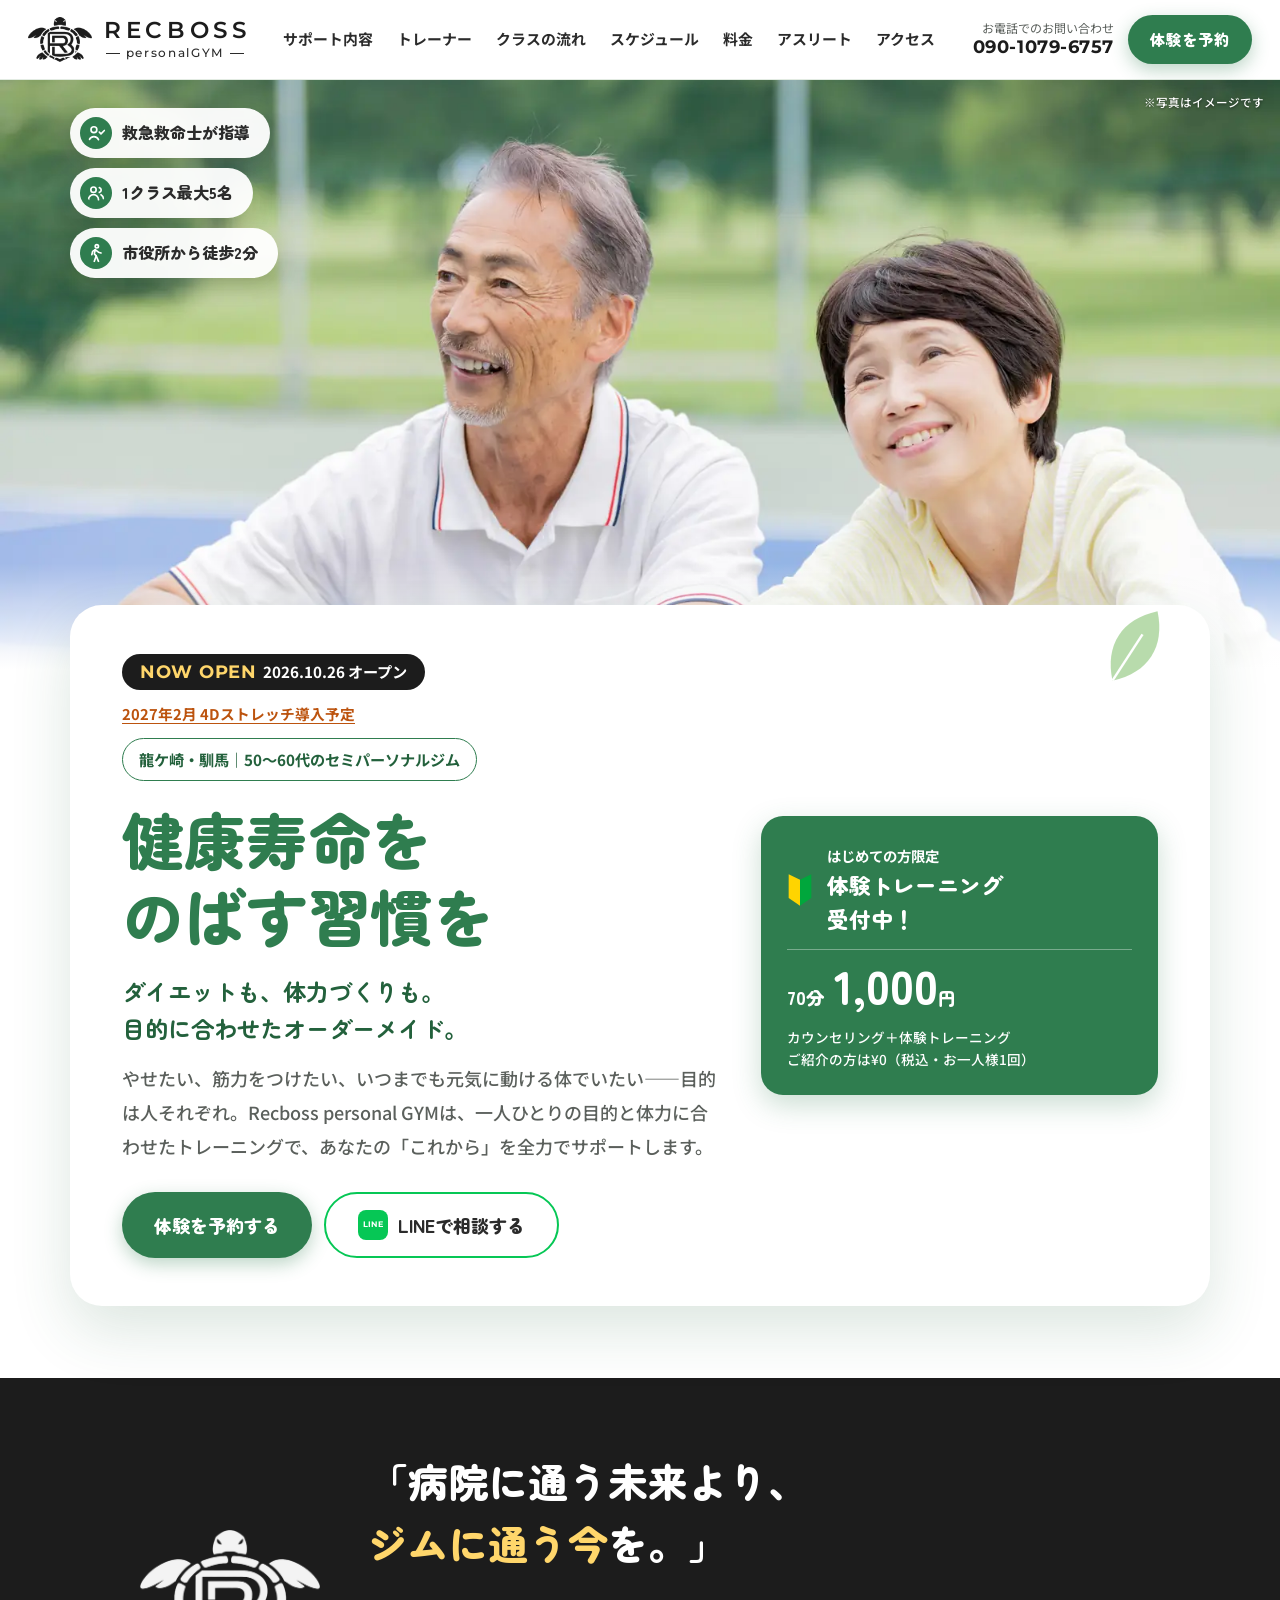
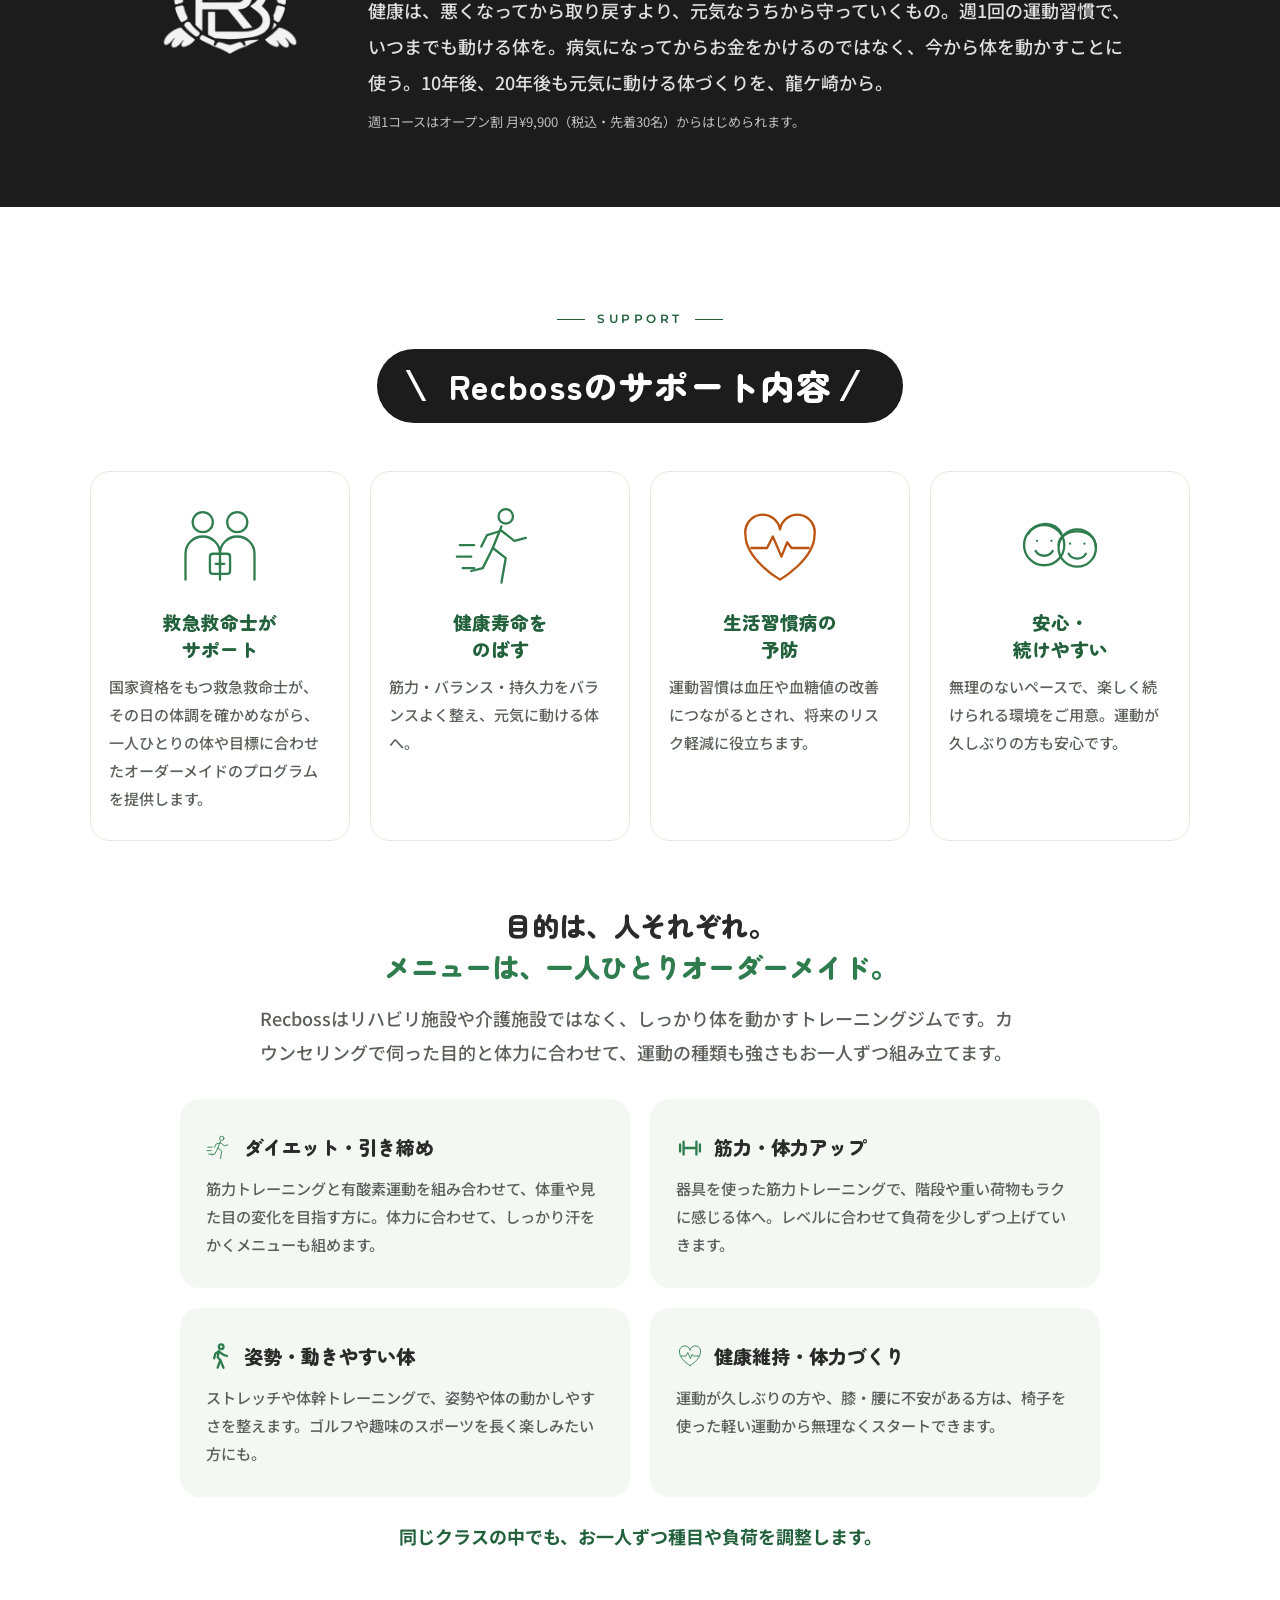
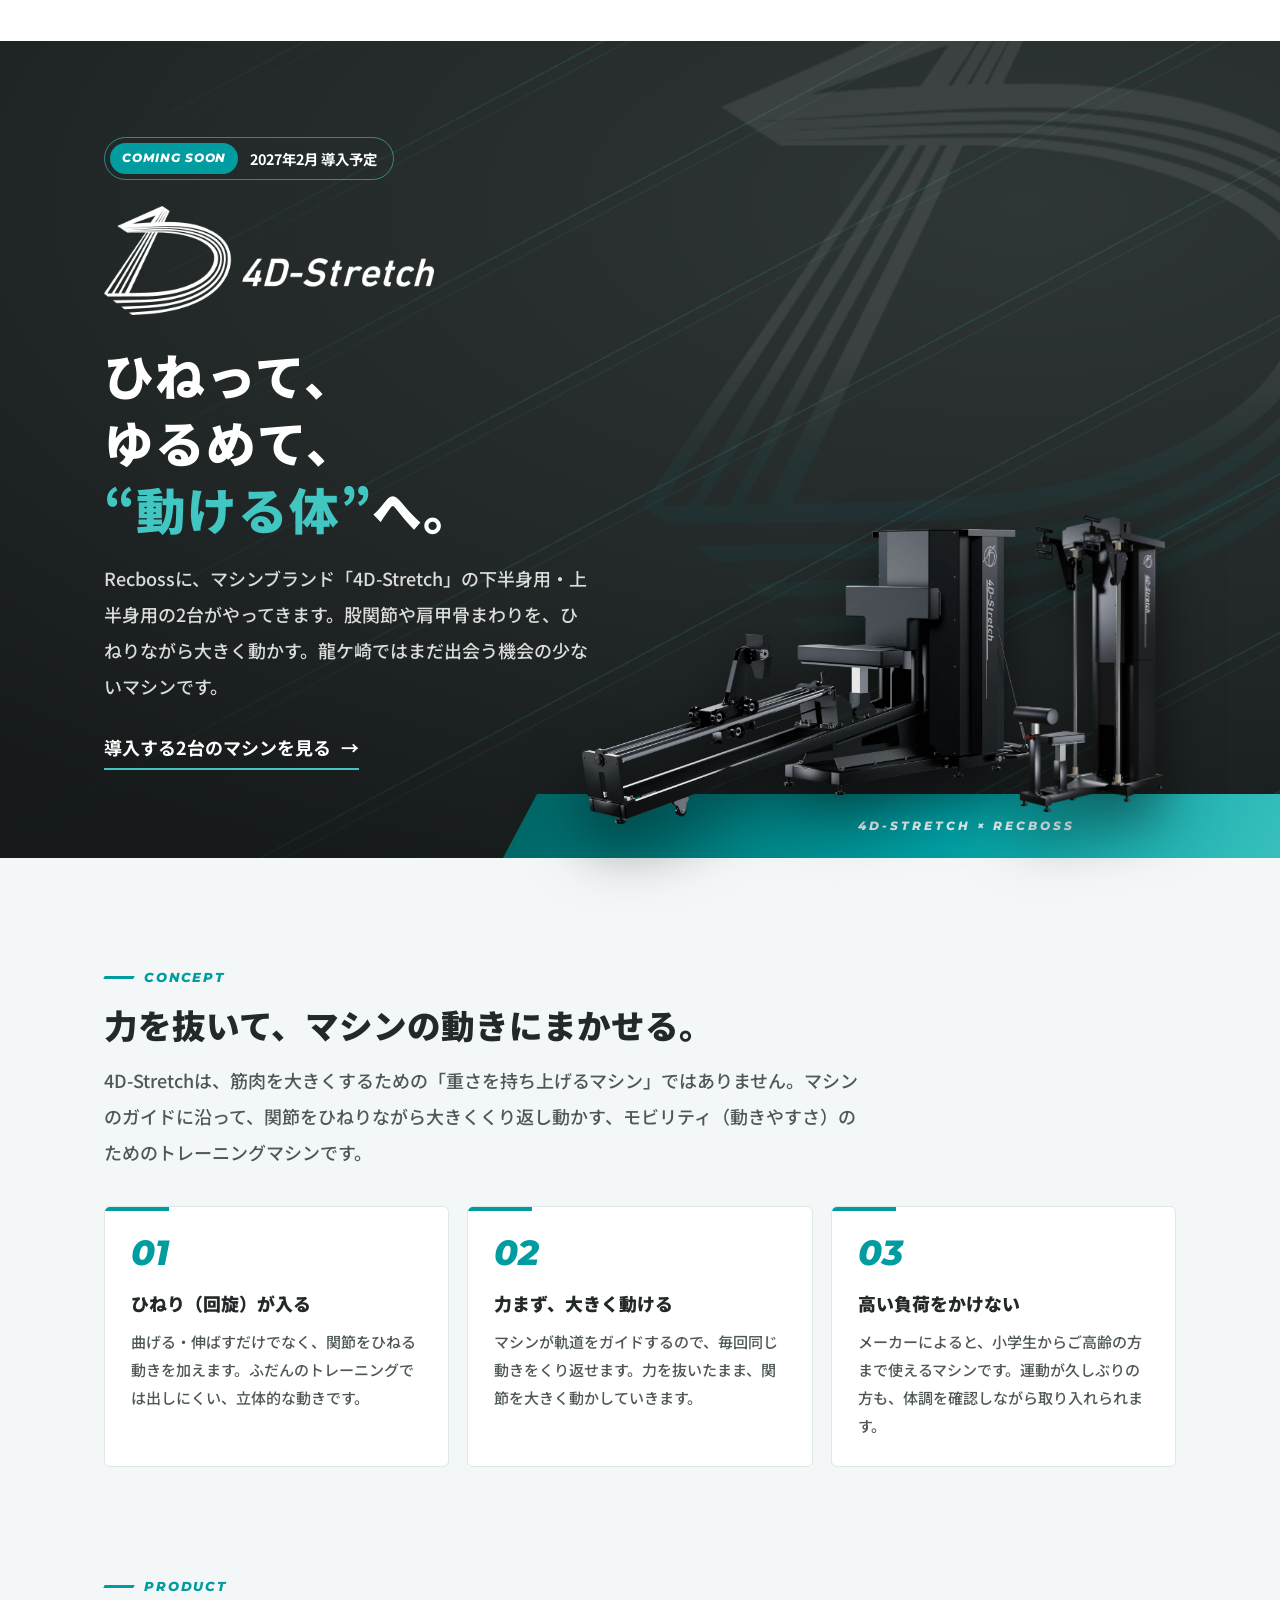
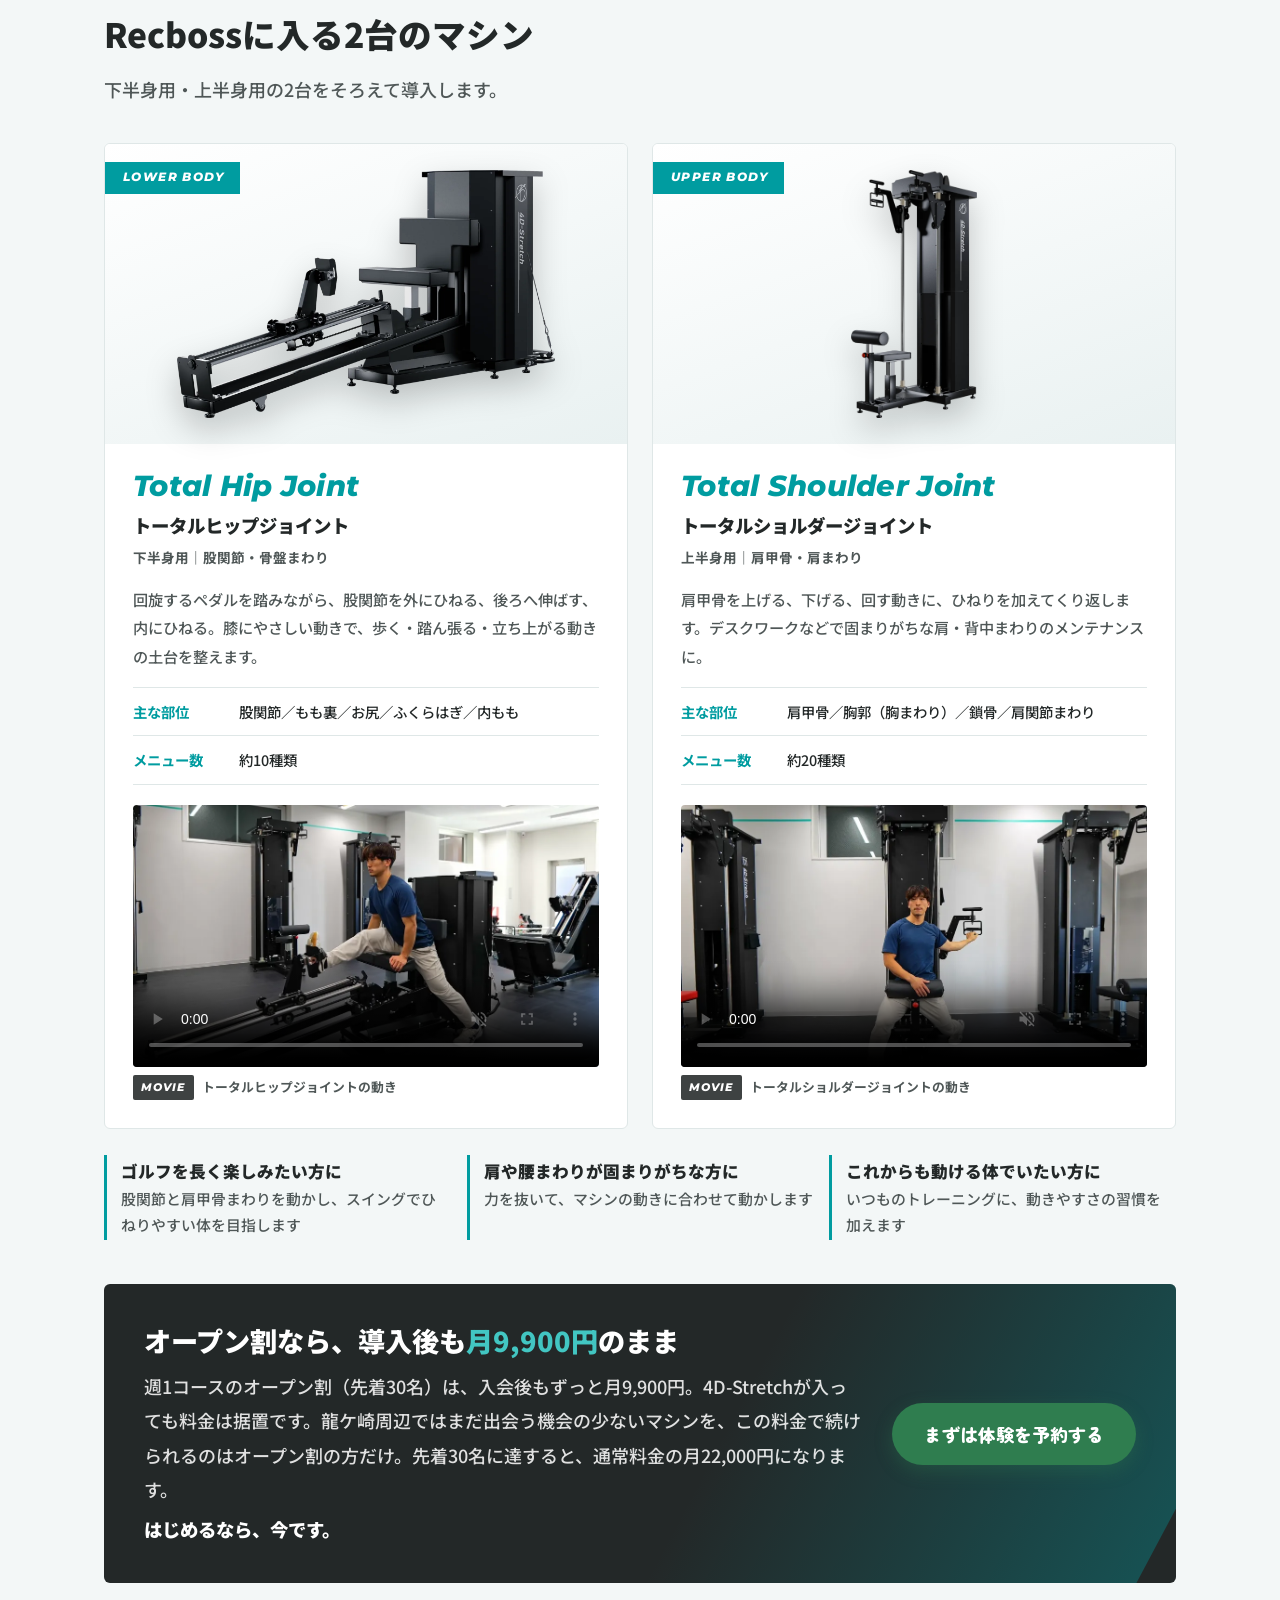
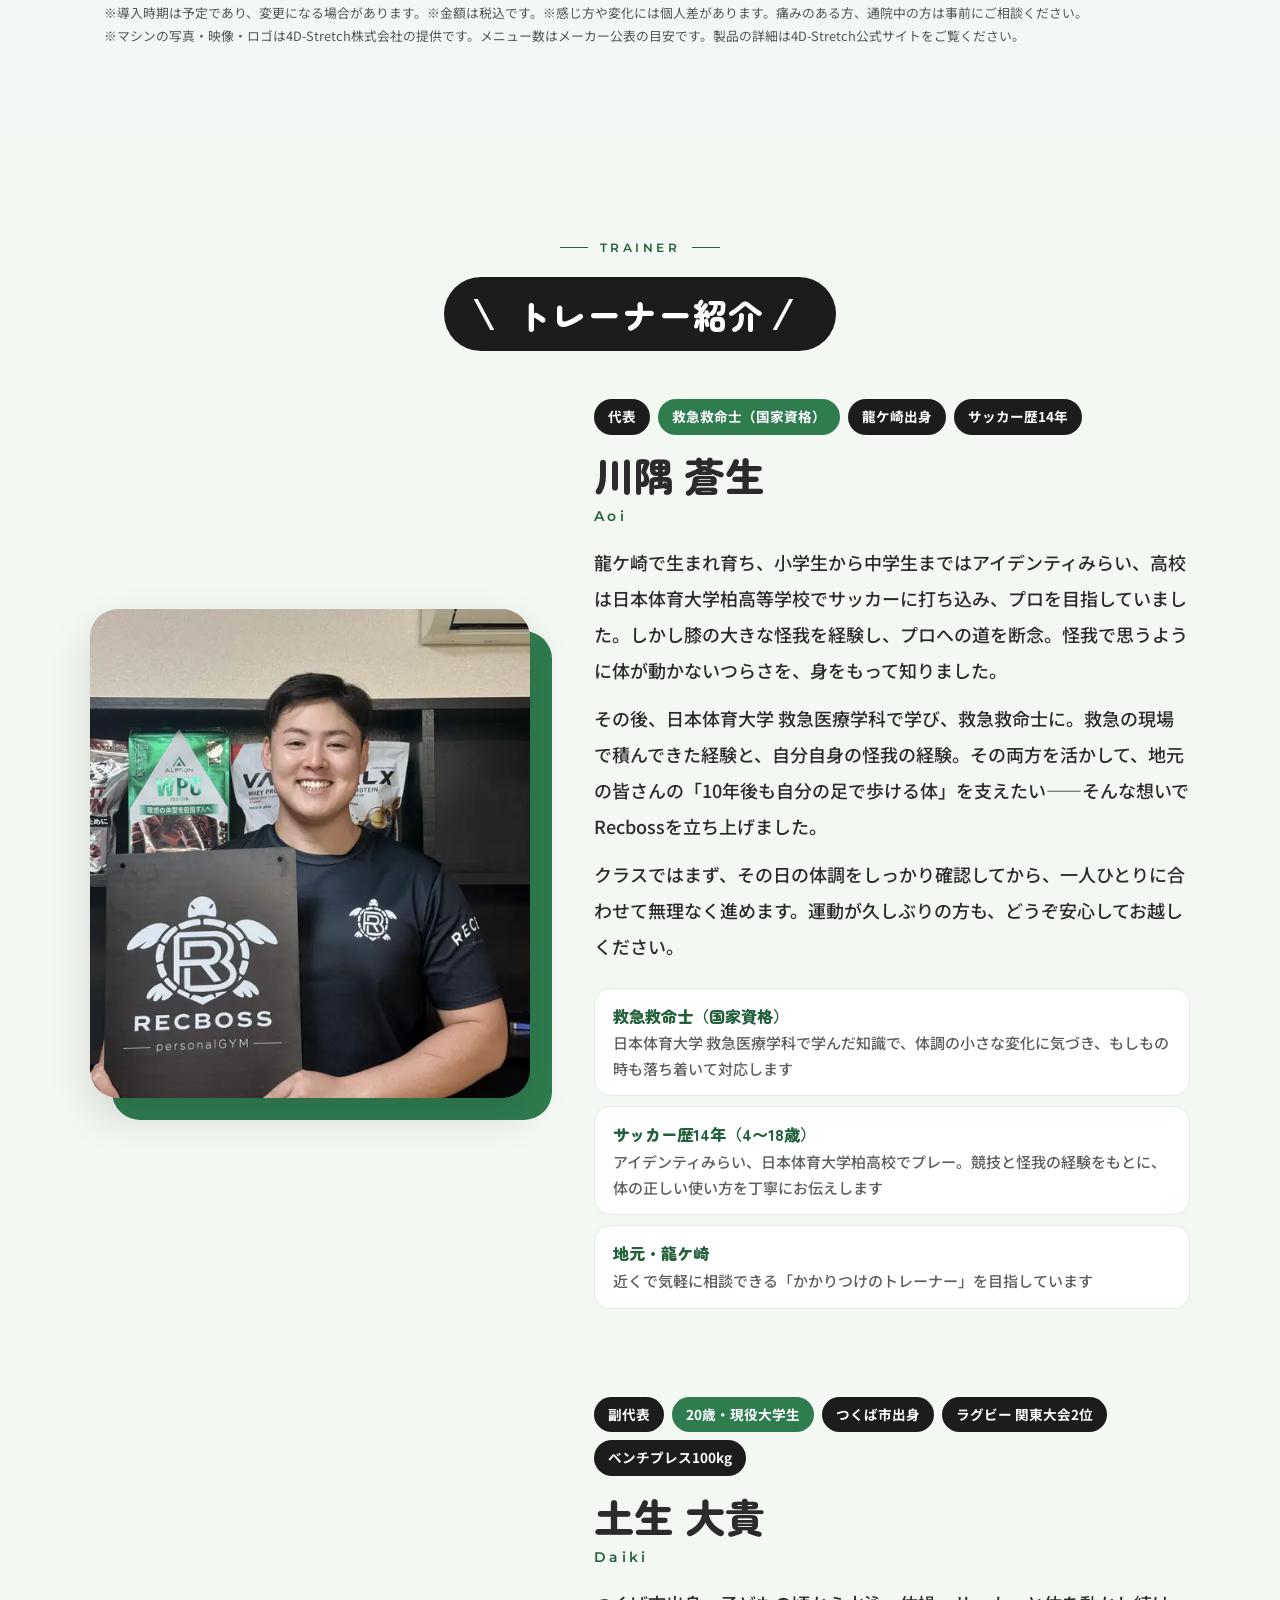
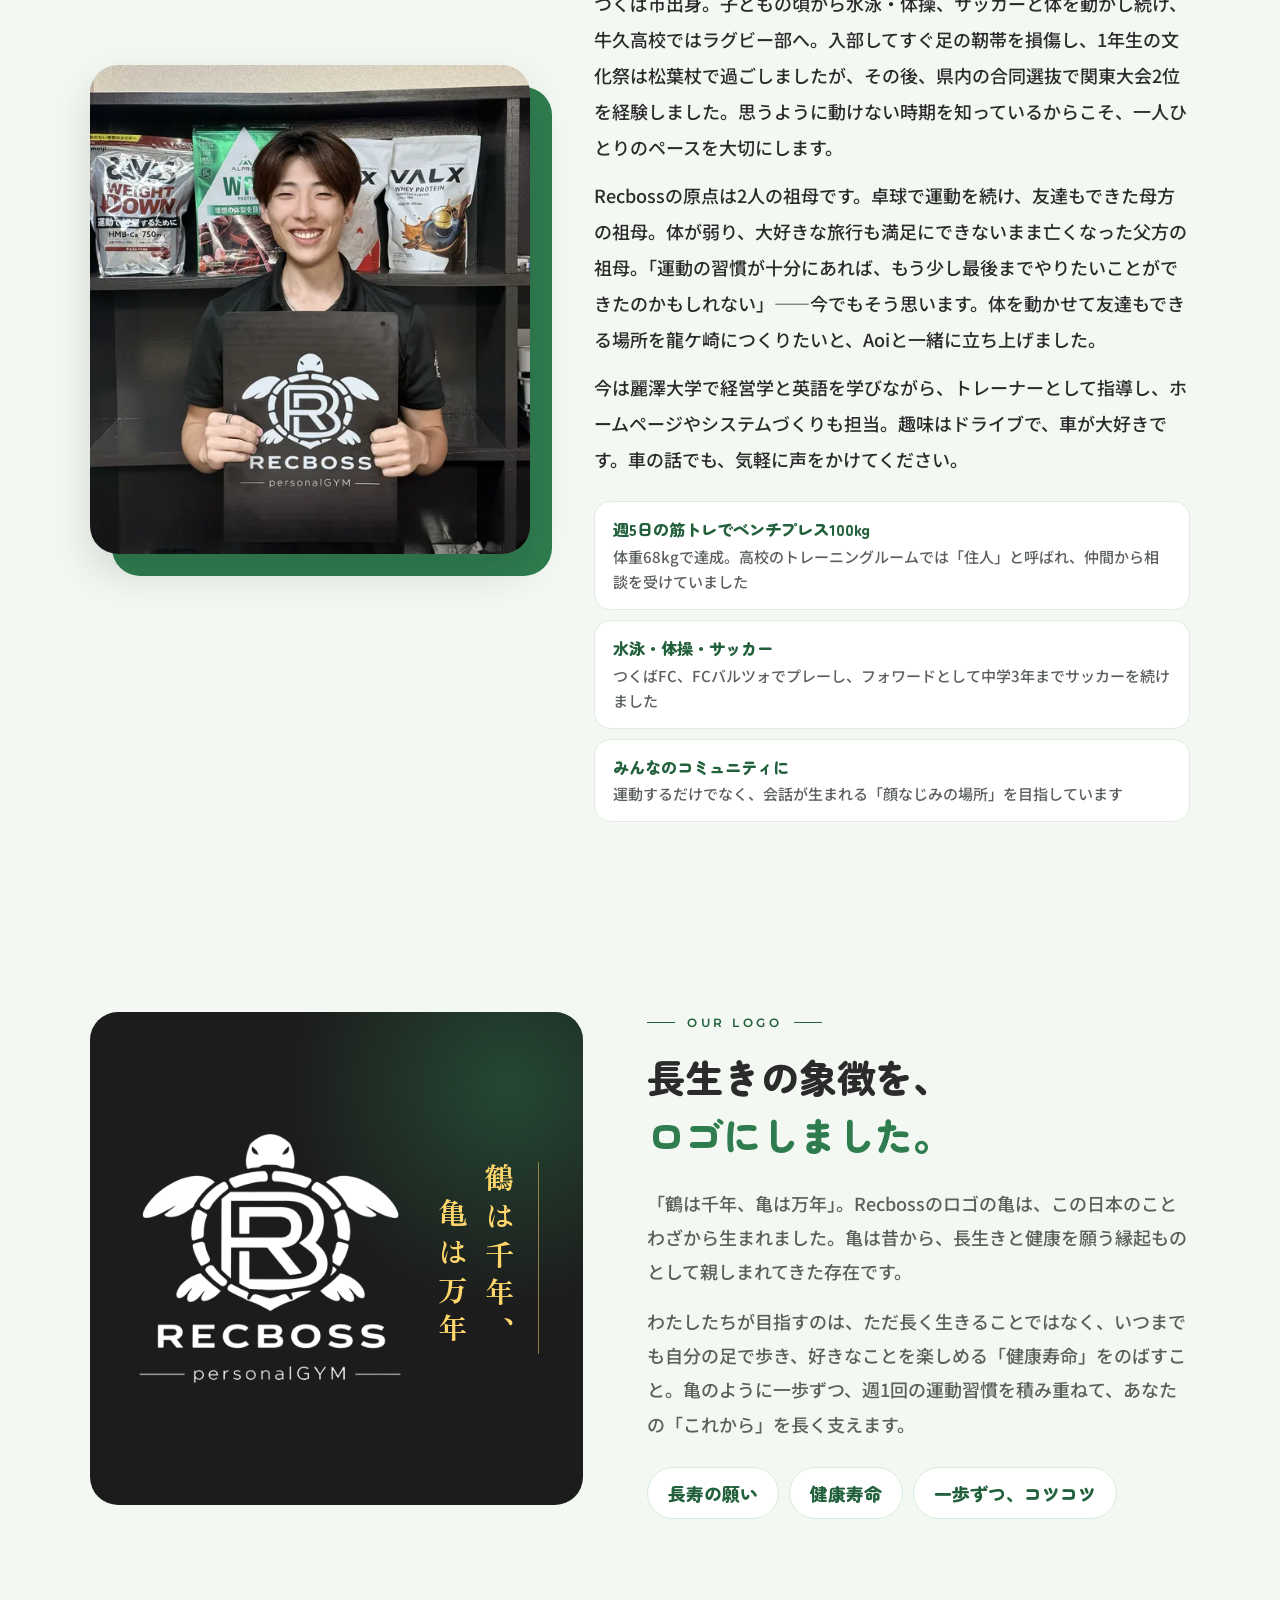
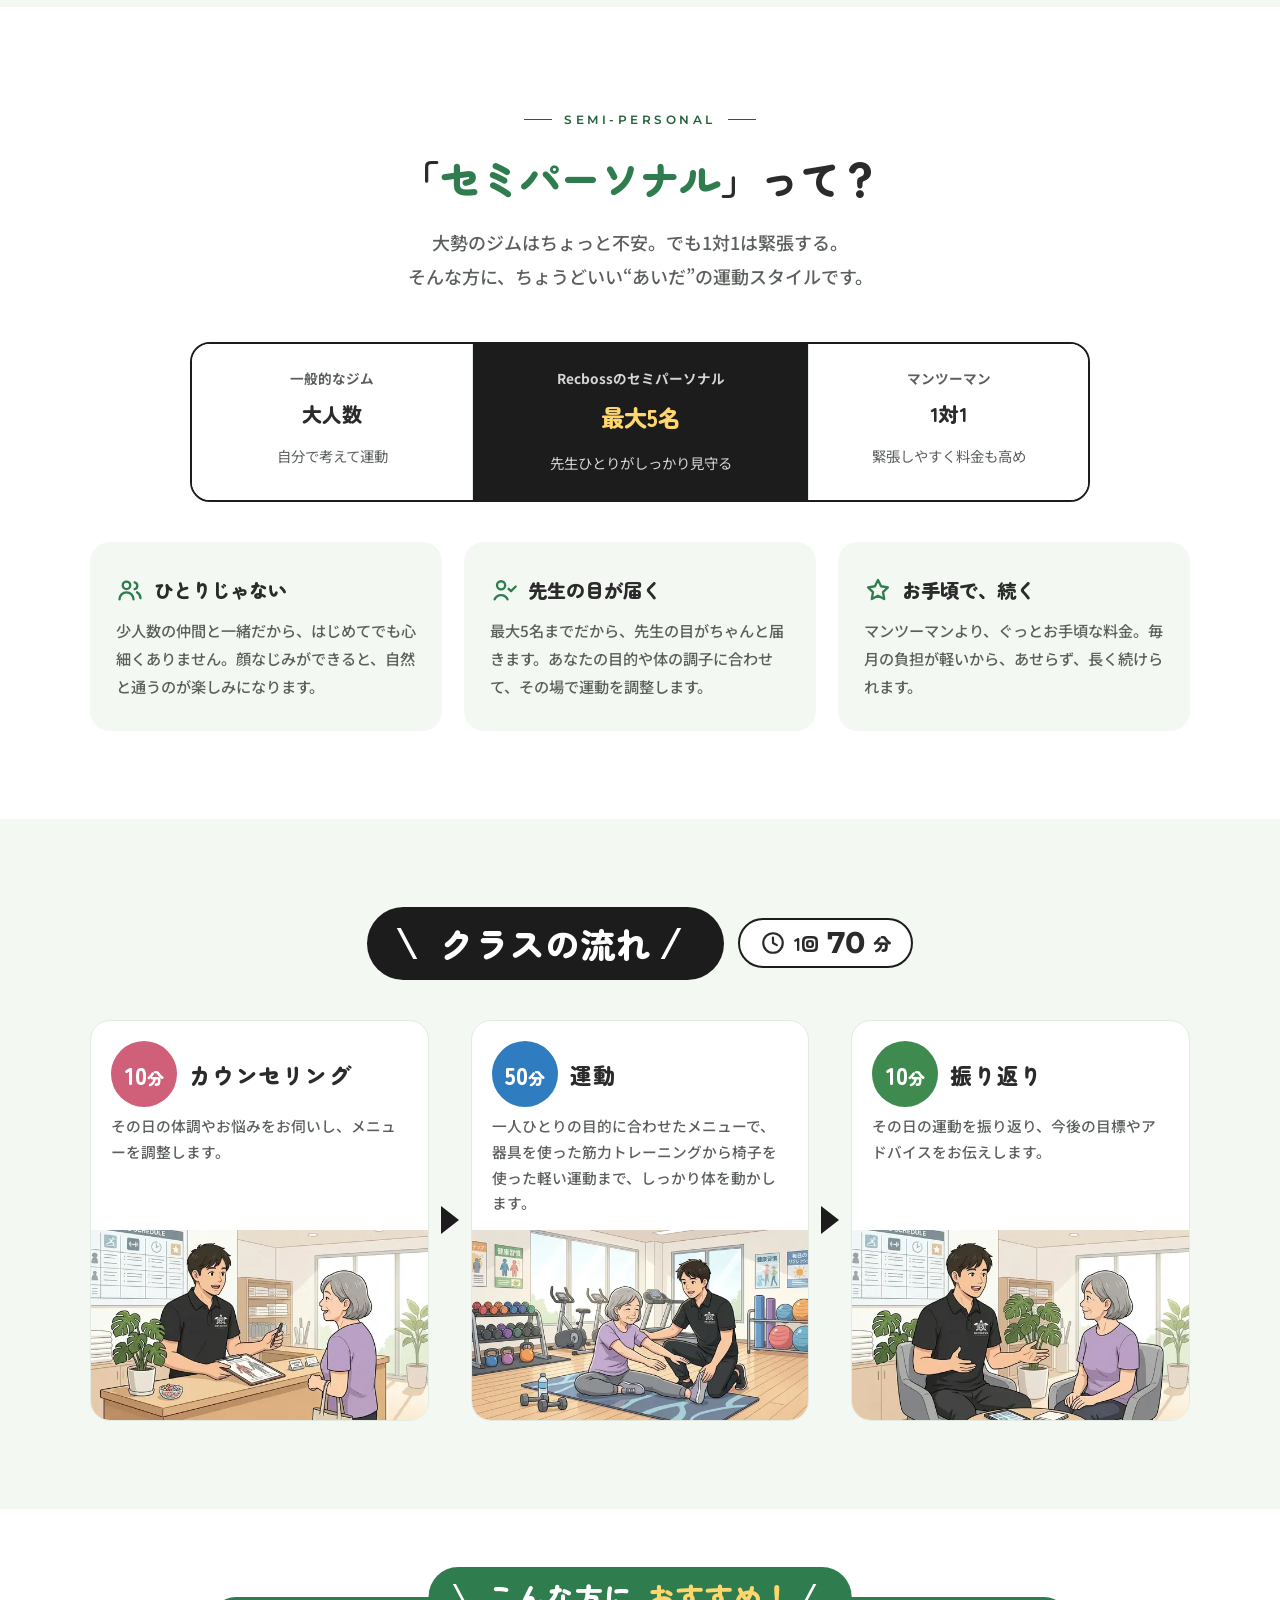
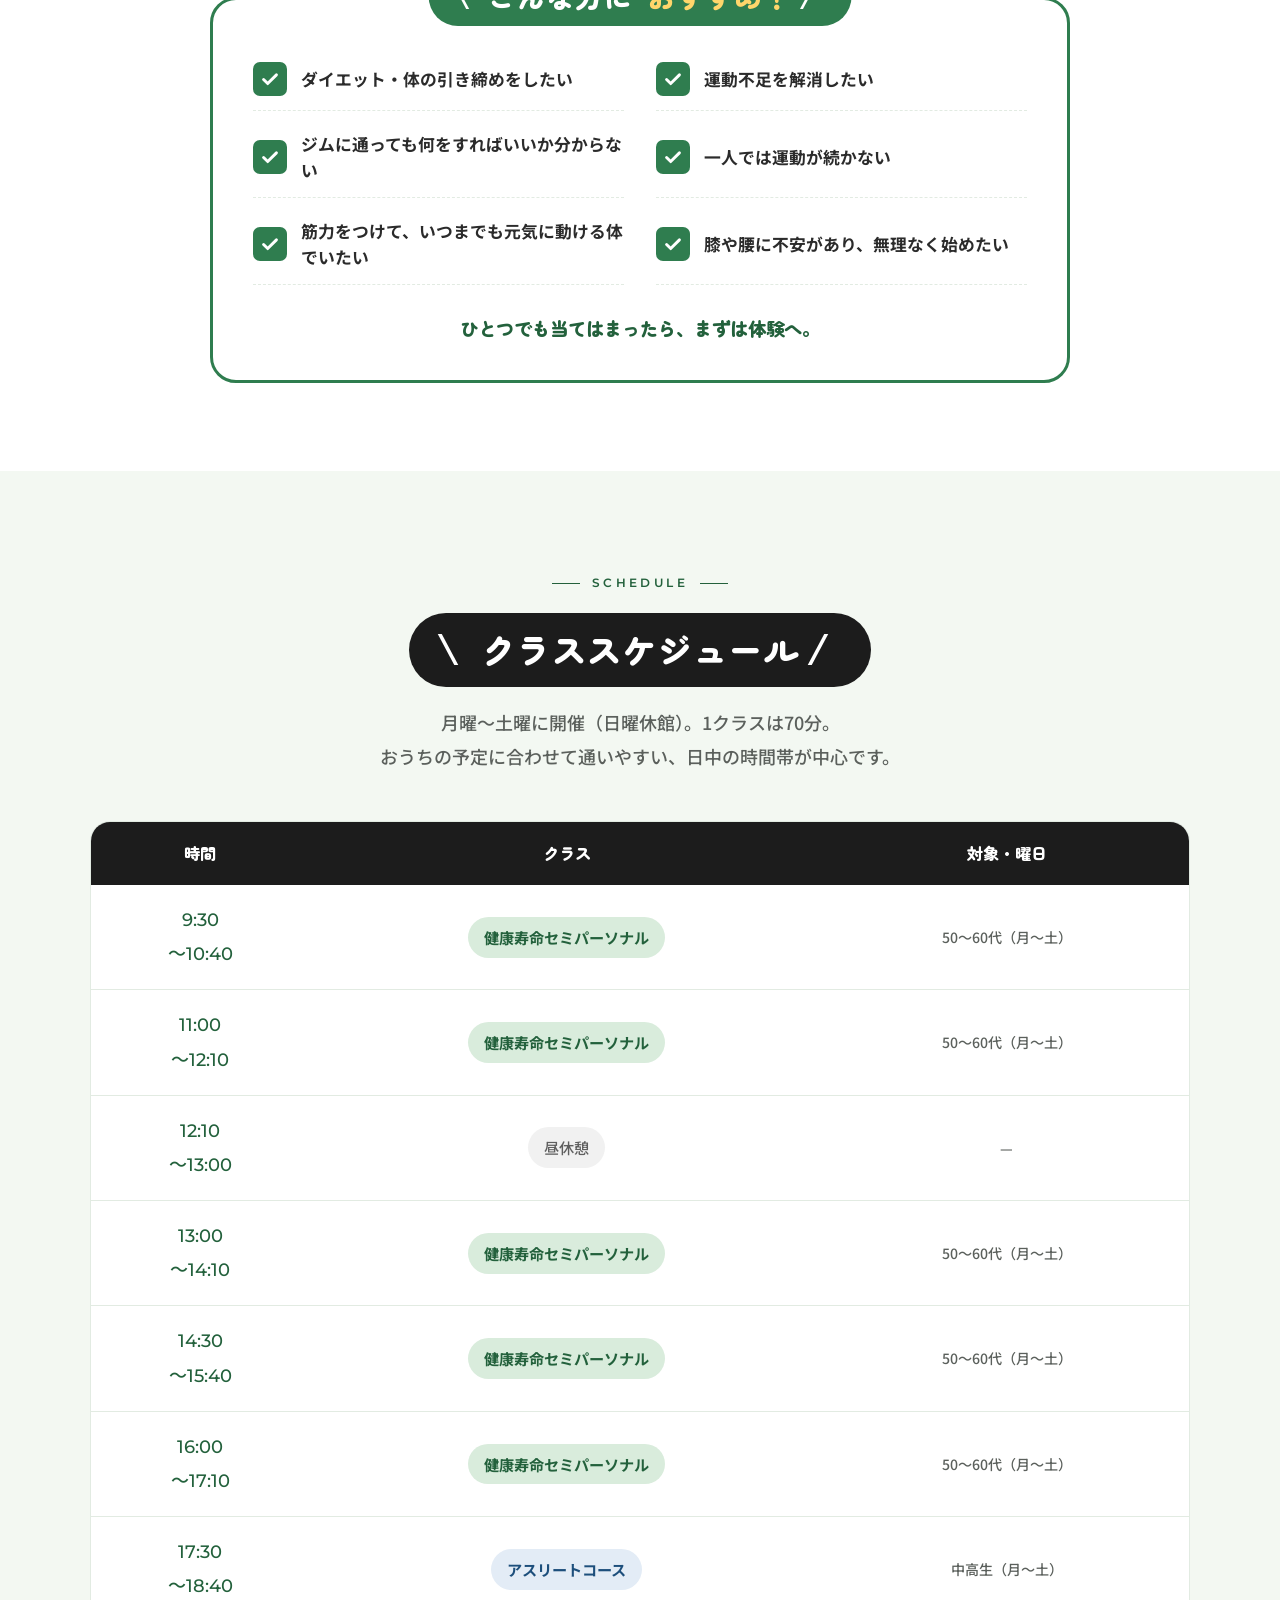
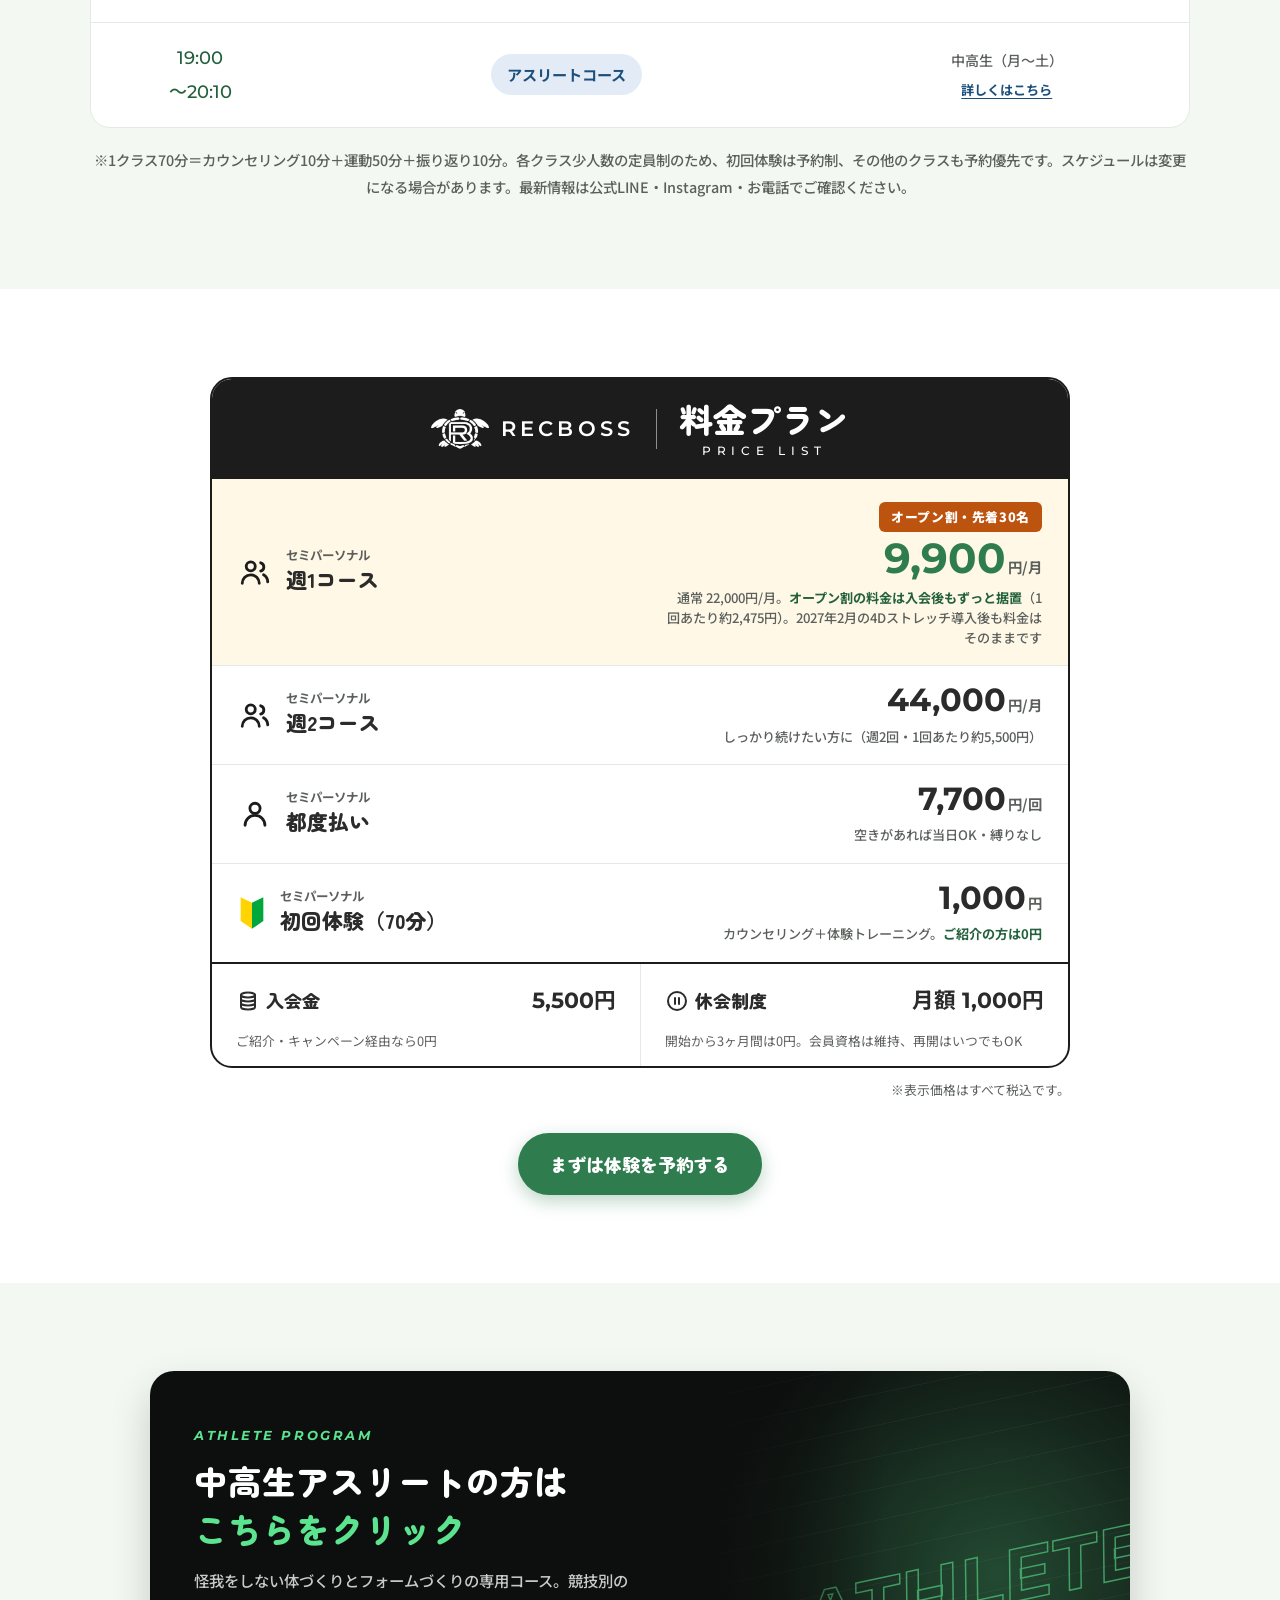
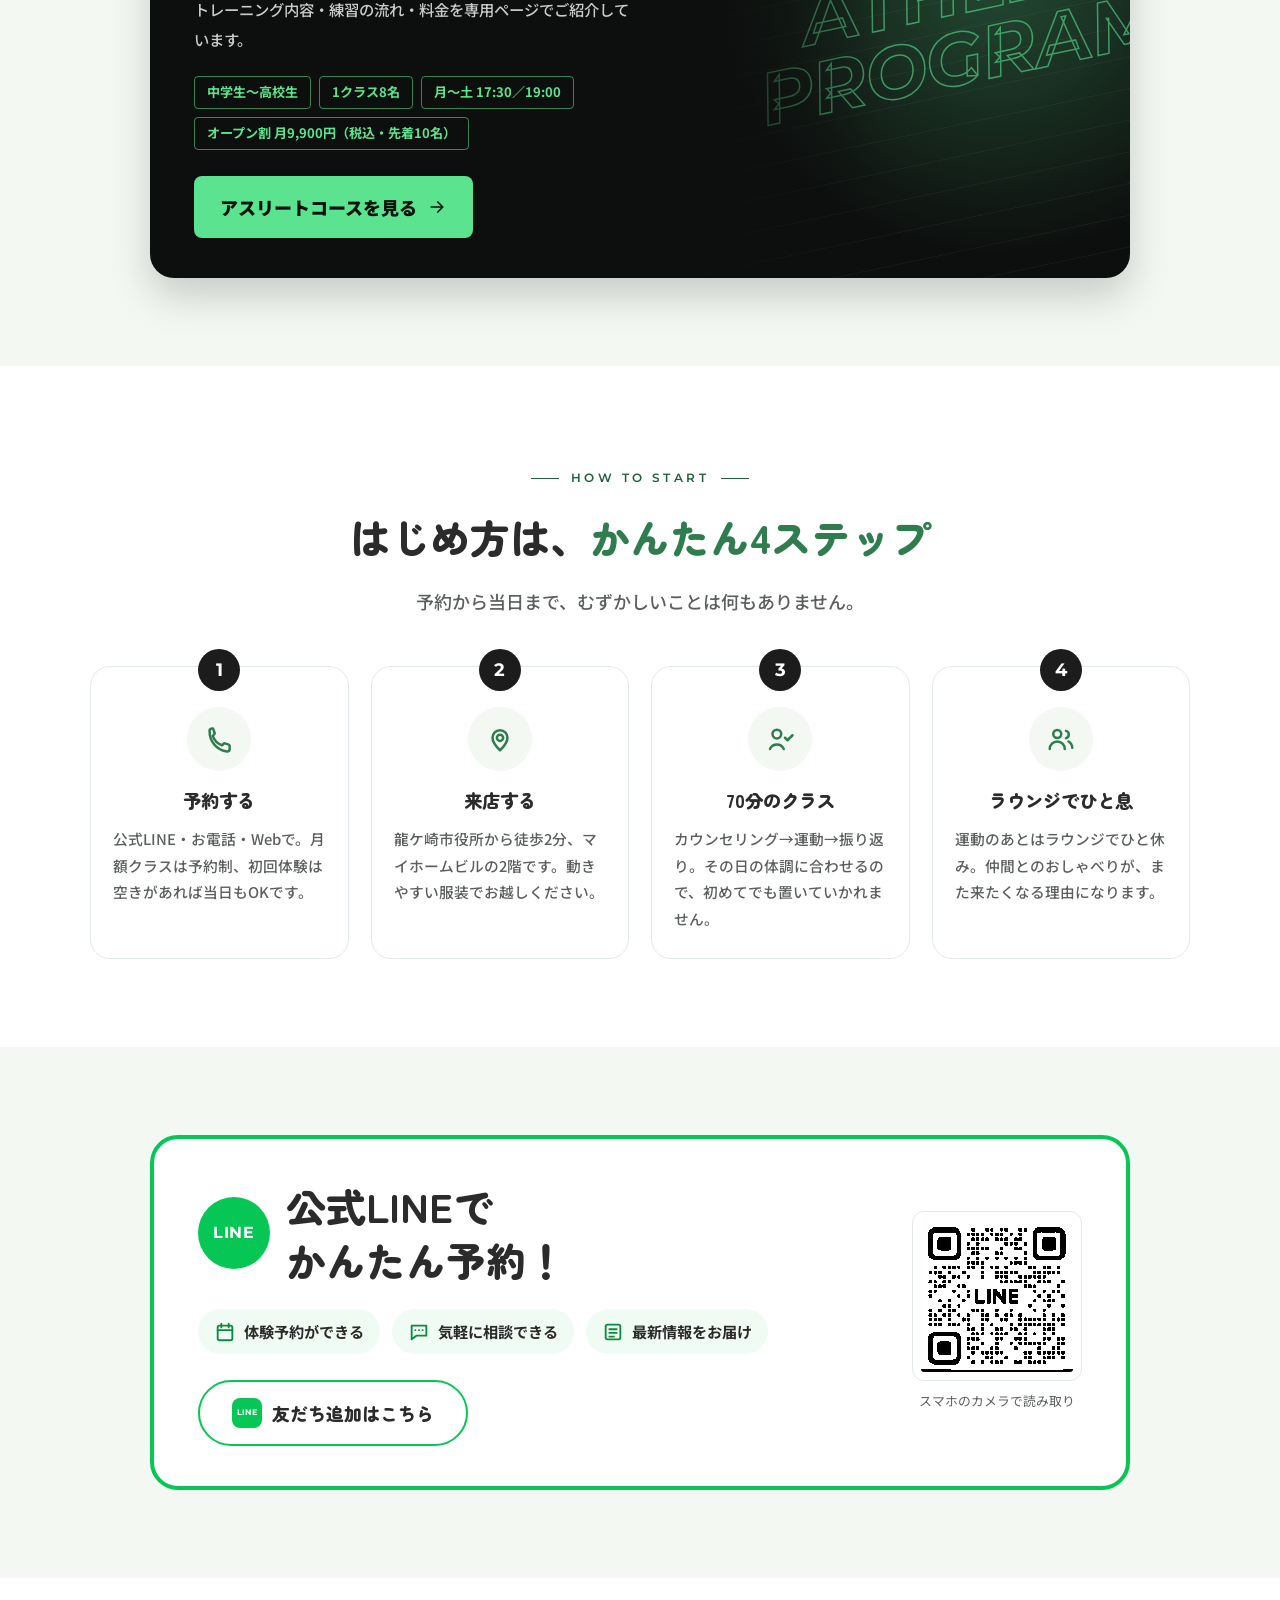
==== commit aedab092: "持ち物FAQ: 室内シューズを必要に変更 Co-Authored-By: Claude Opus 5.5 <noreply@anthropic.com>" ====
--- a/index.html
+++ b/index.html
@@ -1427,7 +1427,7 @@
       </details>
       <details>
         <summary><span class="q-mark">Q</span>持ち物や服装は何が必要ですか？<span class="q-plus" aria-hidden="true">＋</span></summary>
-        <p class="faq-a">動きやすい服装でお越しください。室内シューズは不要です。タオルと水分補給用のお飲み物があると便利ですが、手ぶらでも大丈夫です。</p>
+        <p class="faq-a">動きやすい服装と室内シューズをご用意ください。タオルと水分補給用のお飲み物があると便利です。</p>
       </details>
       <details>
         <summary><span class="q-mark">Q</span>事前予約は必要ですか？<span class="q-plus" aria-hidden="true">＋</span></summary>
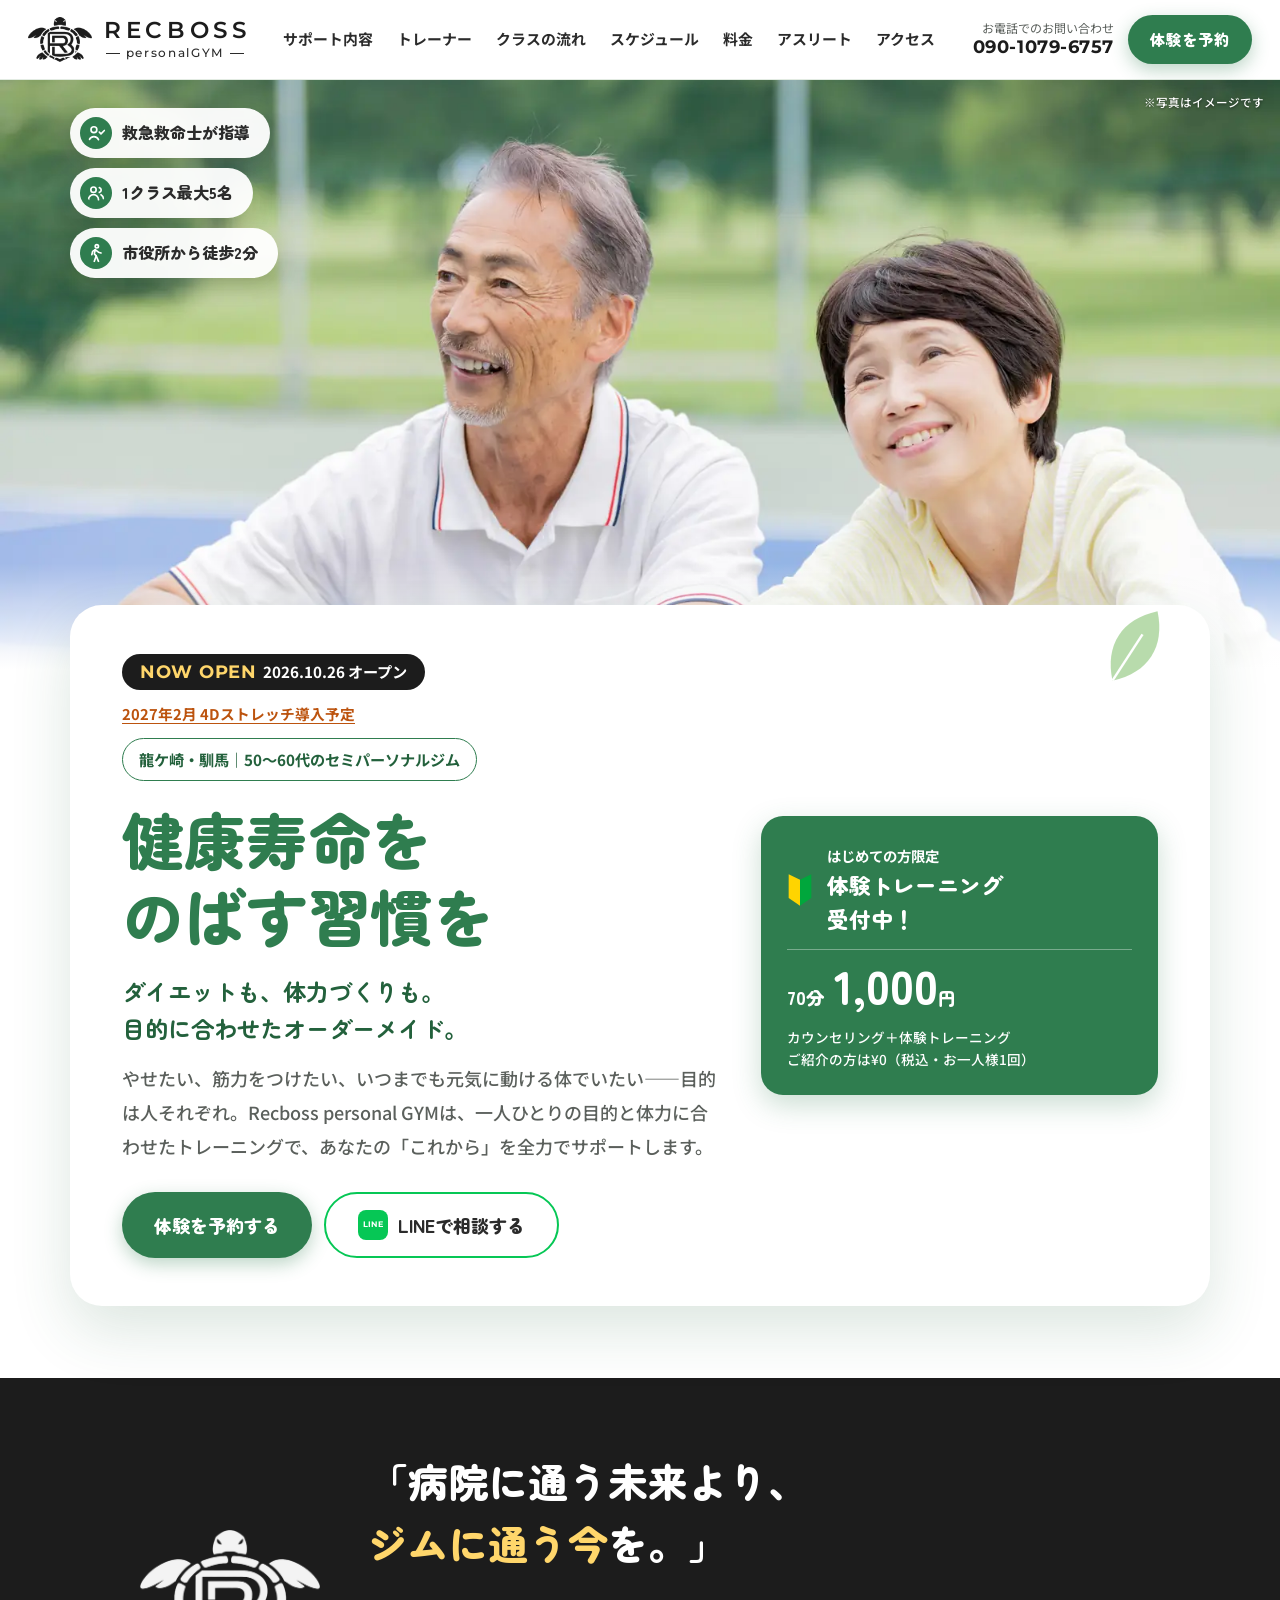
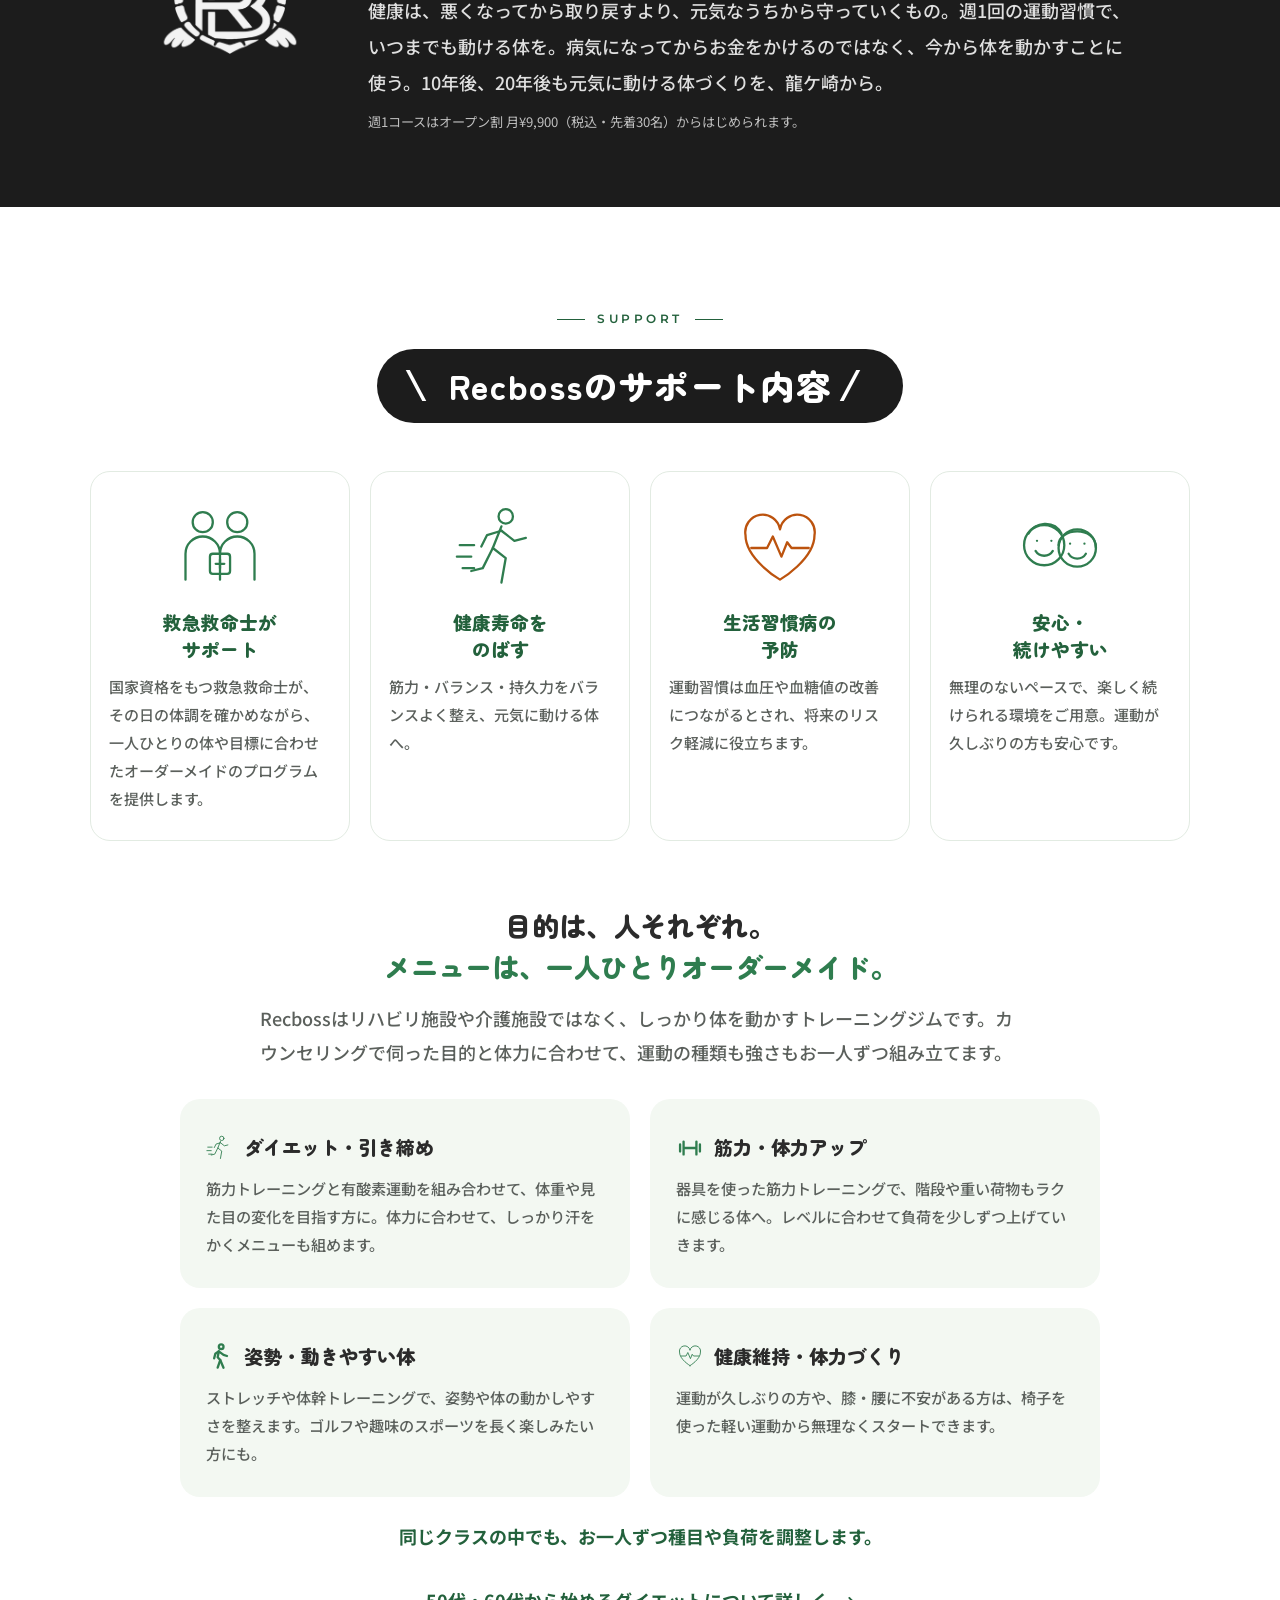
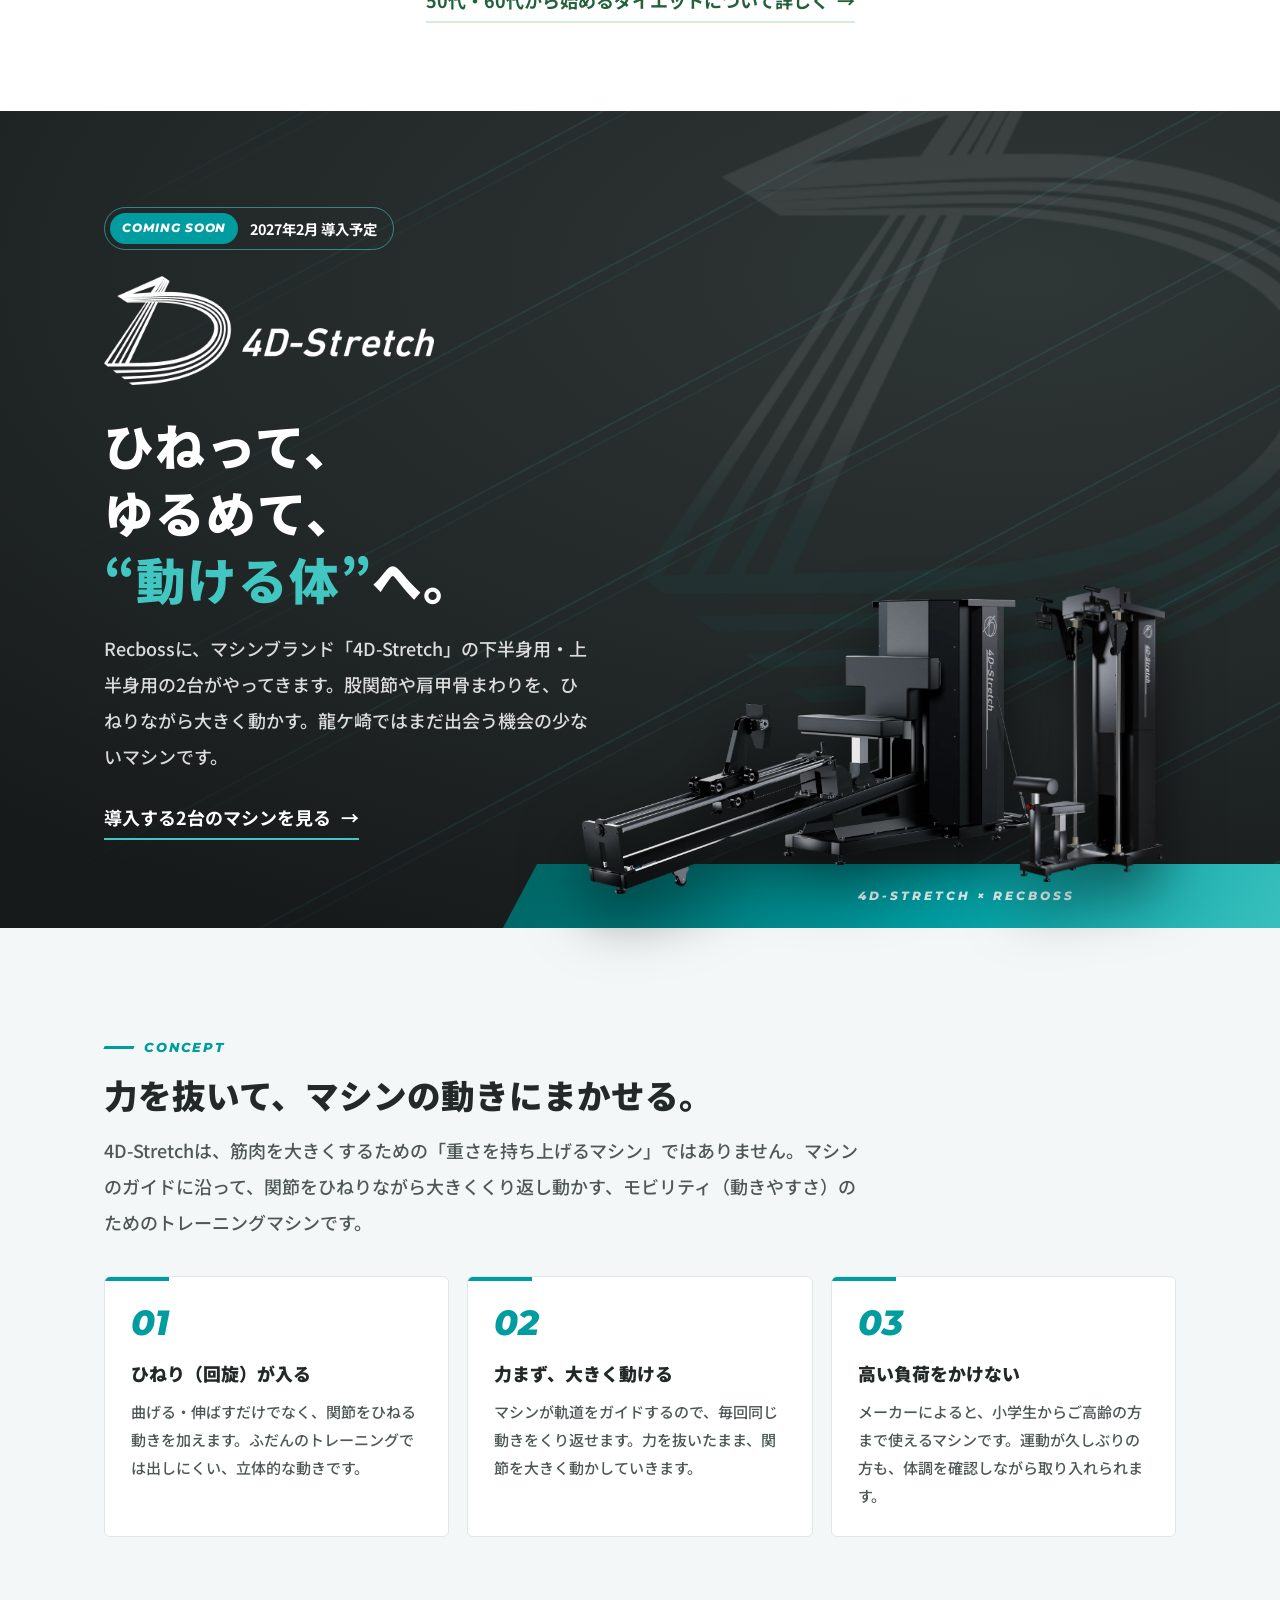
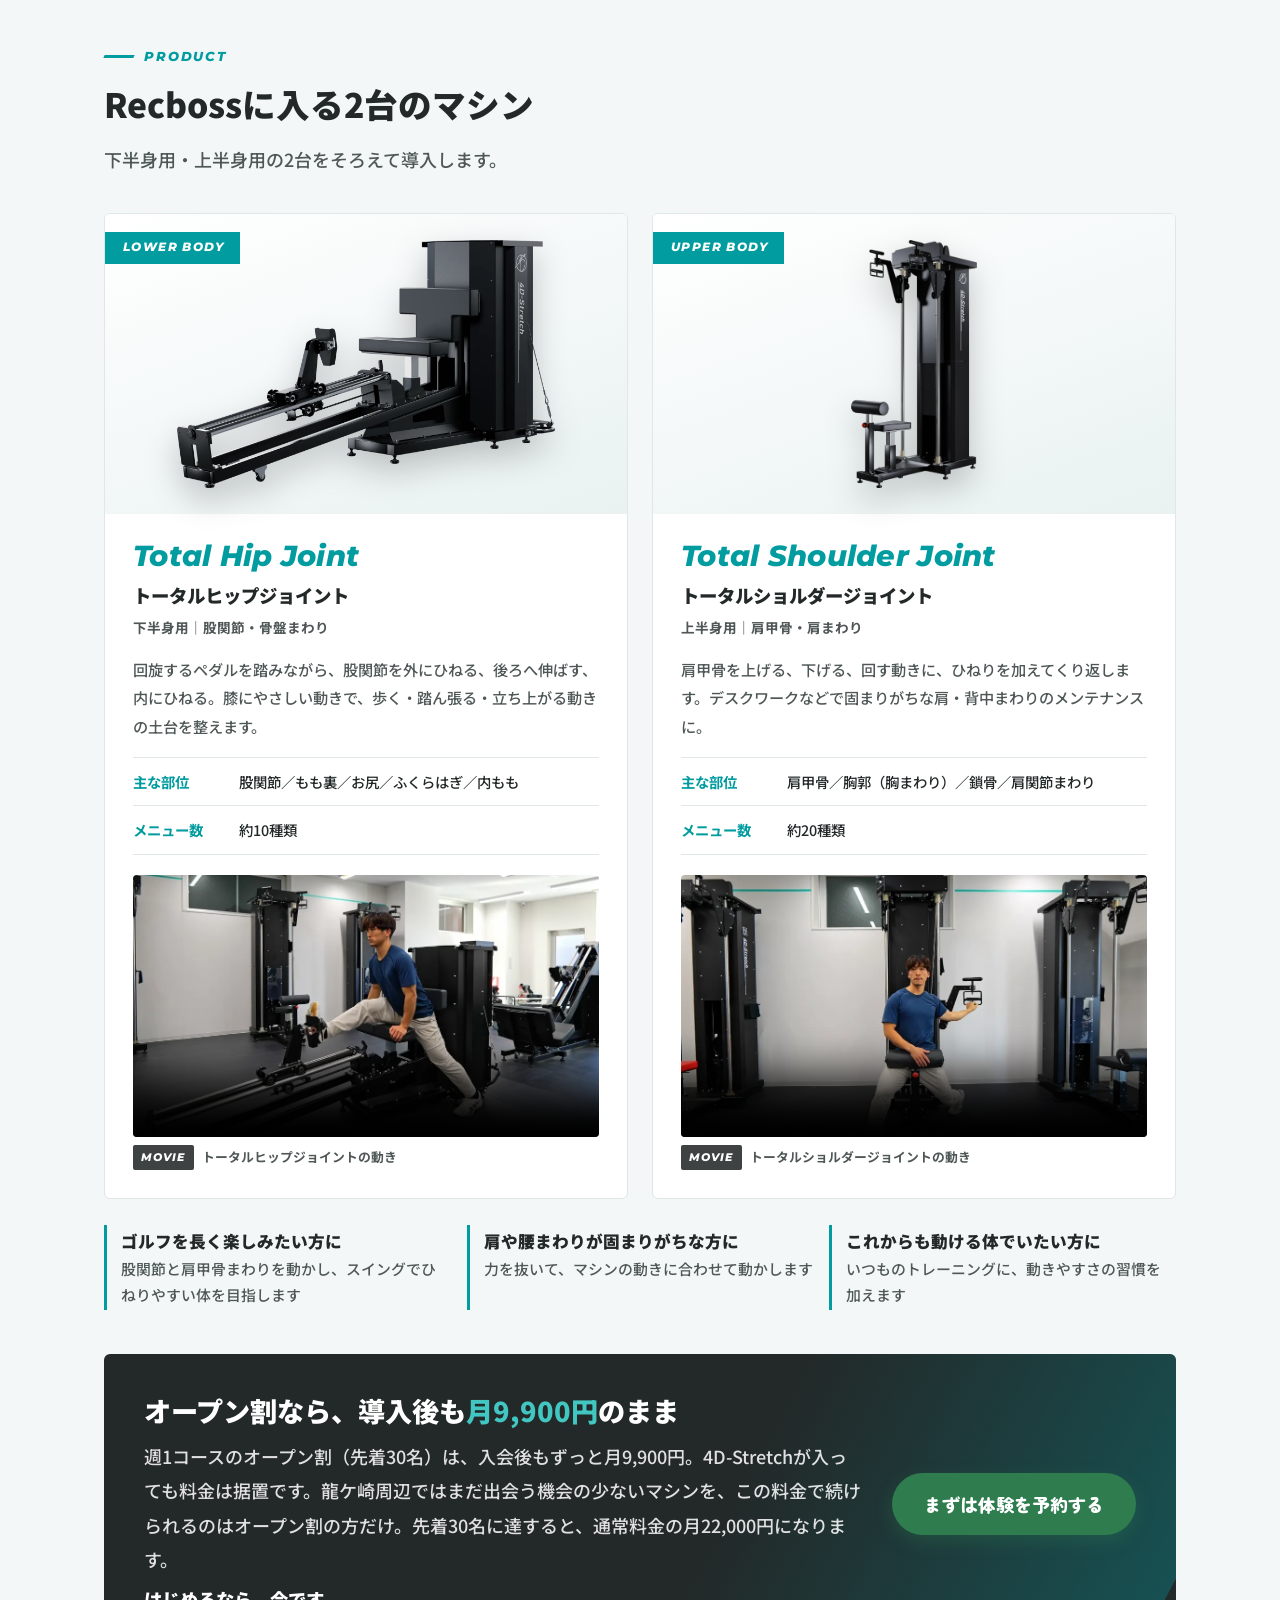
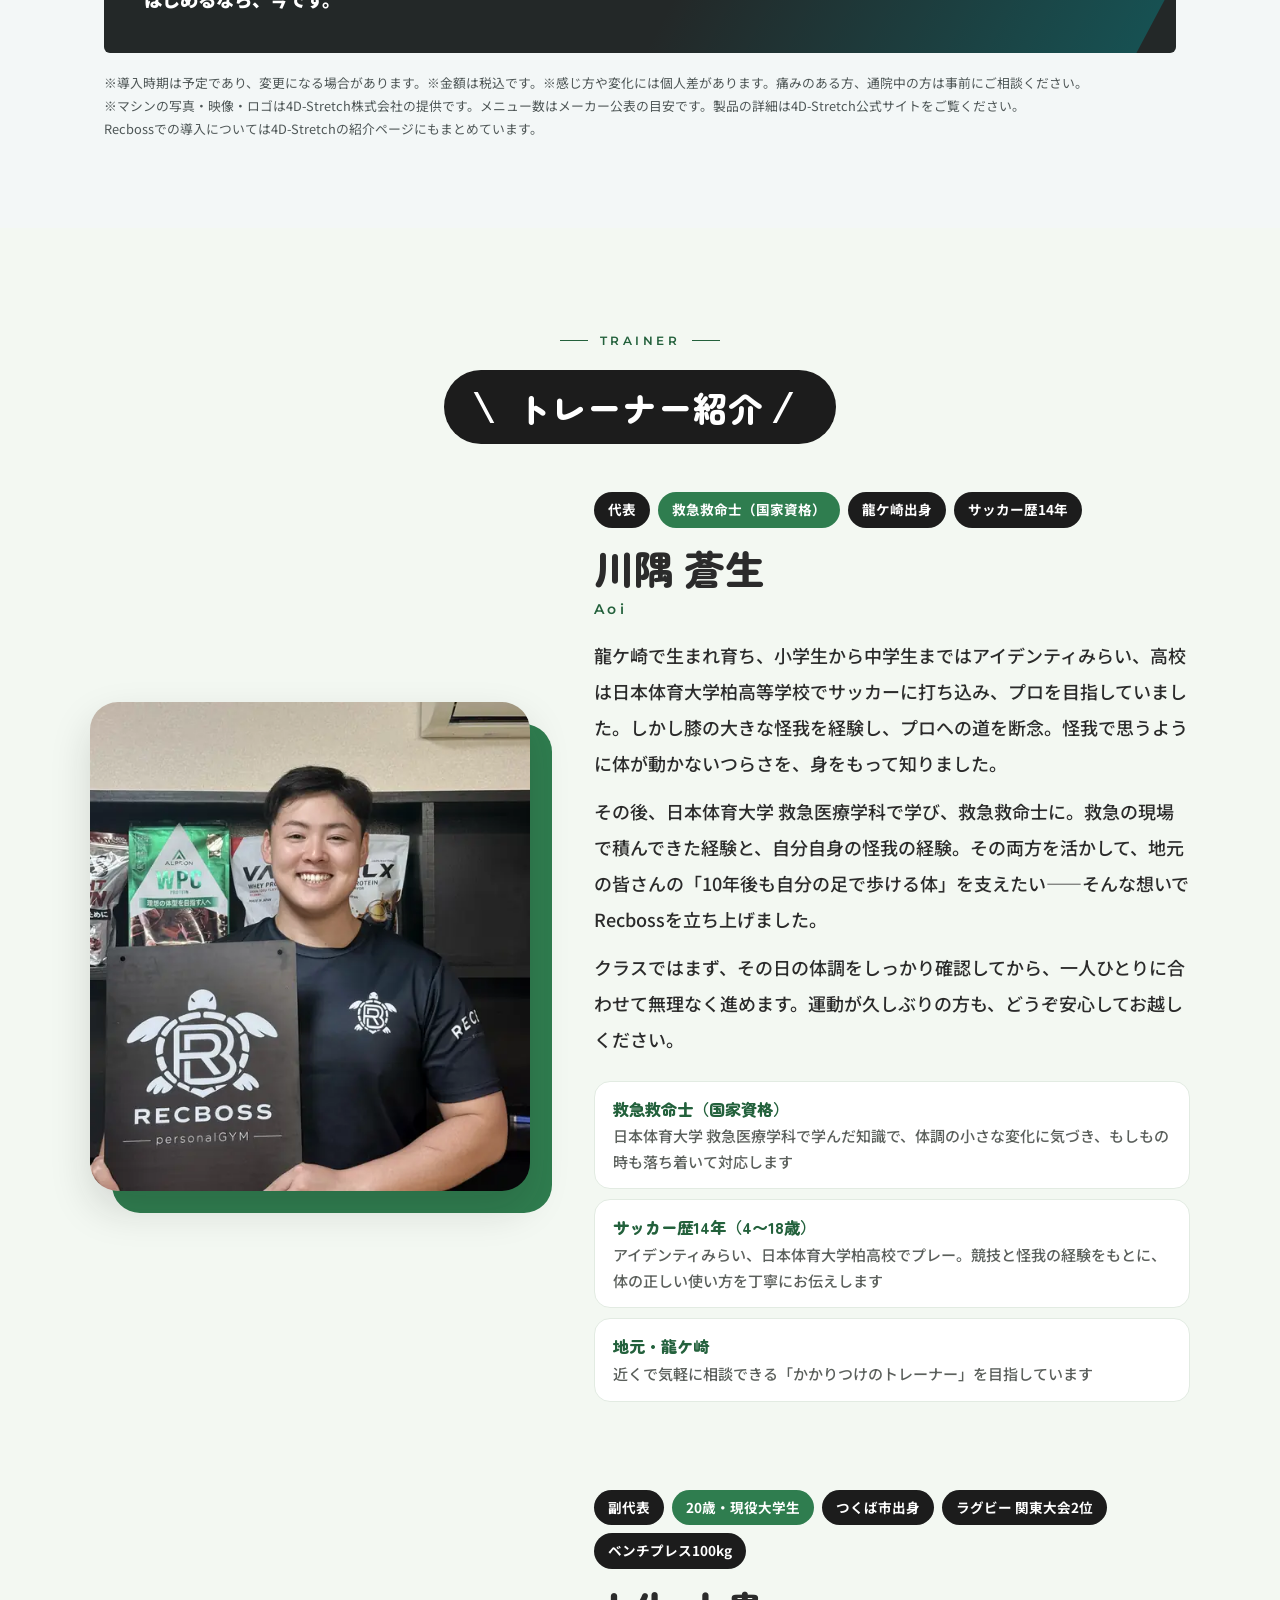
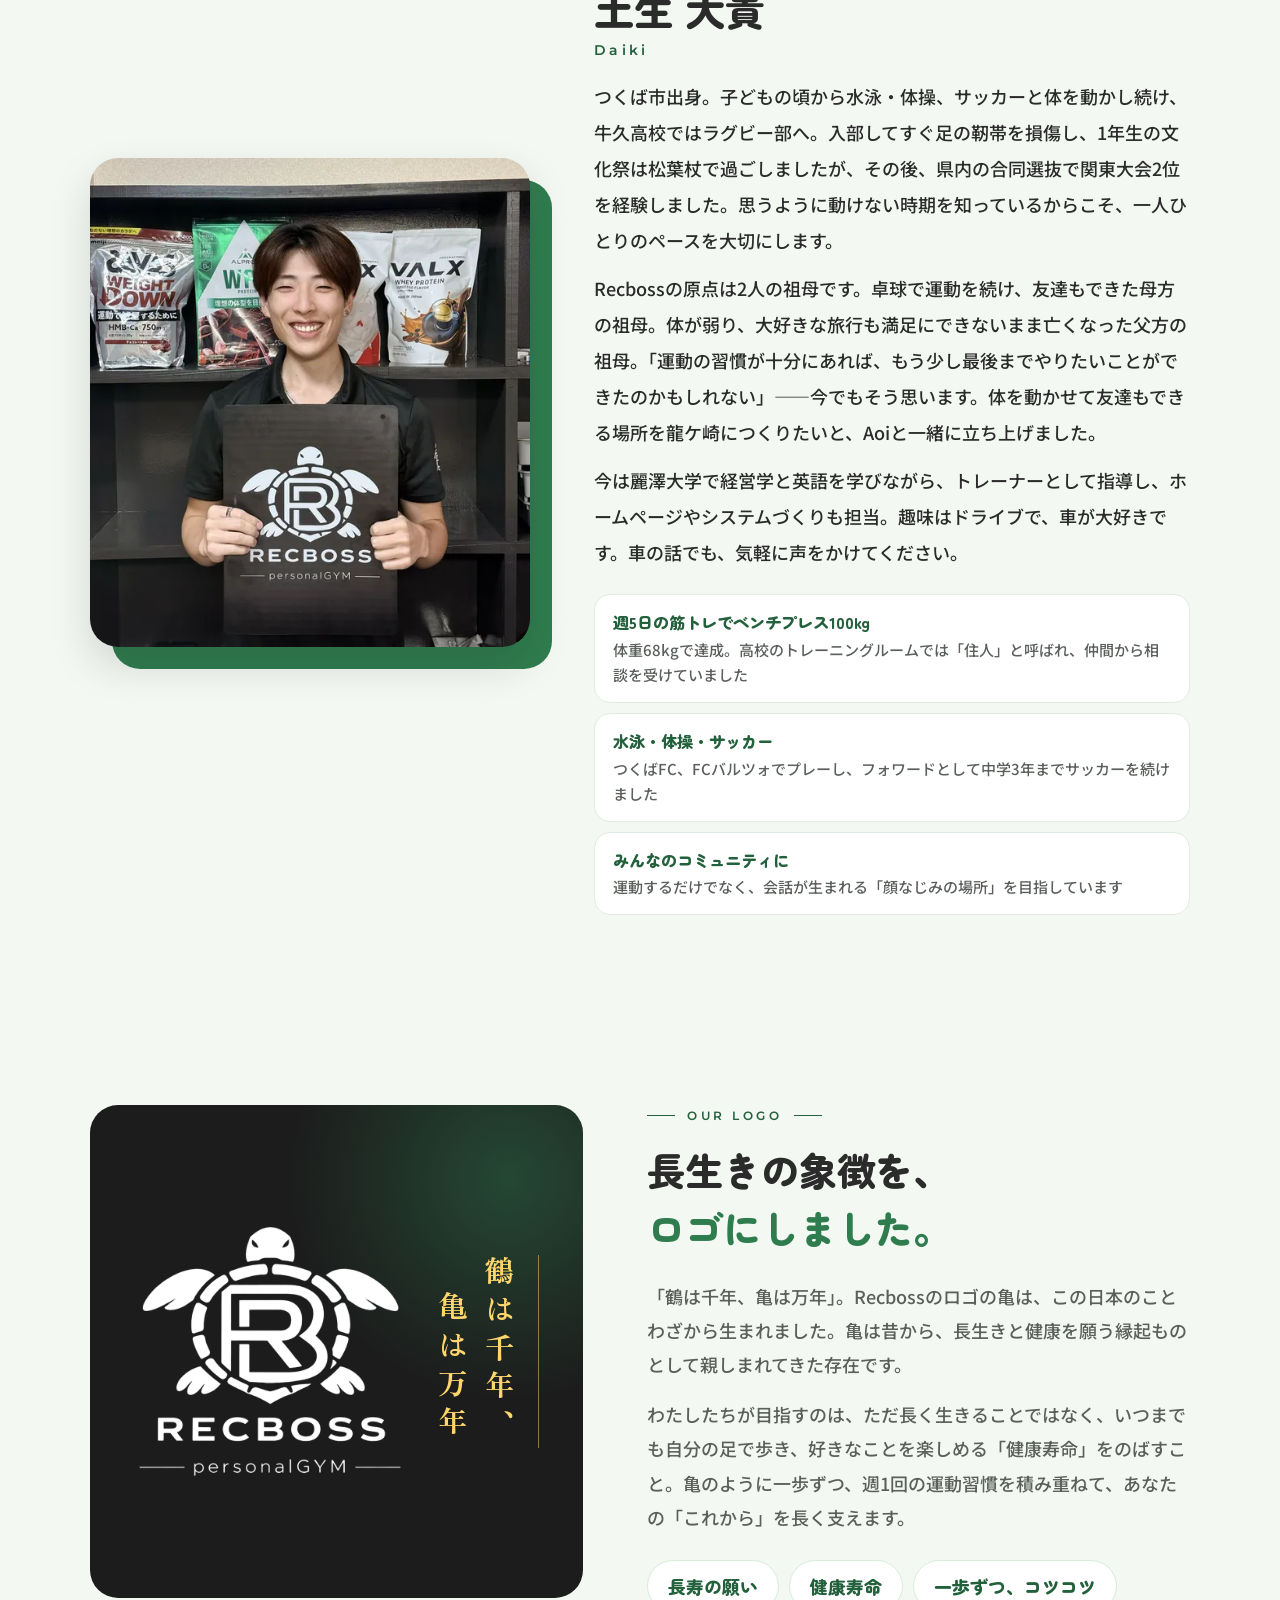
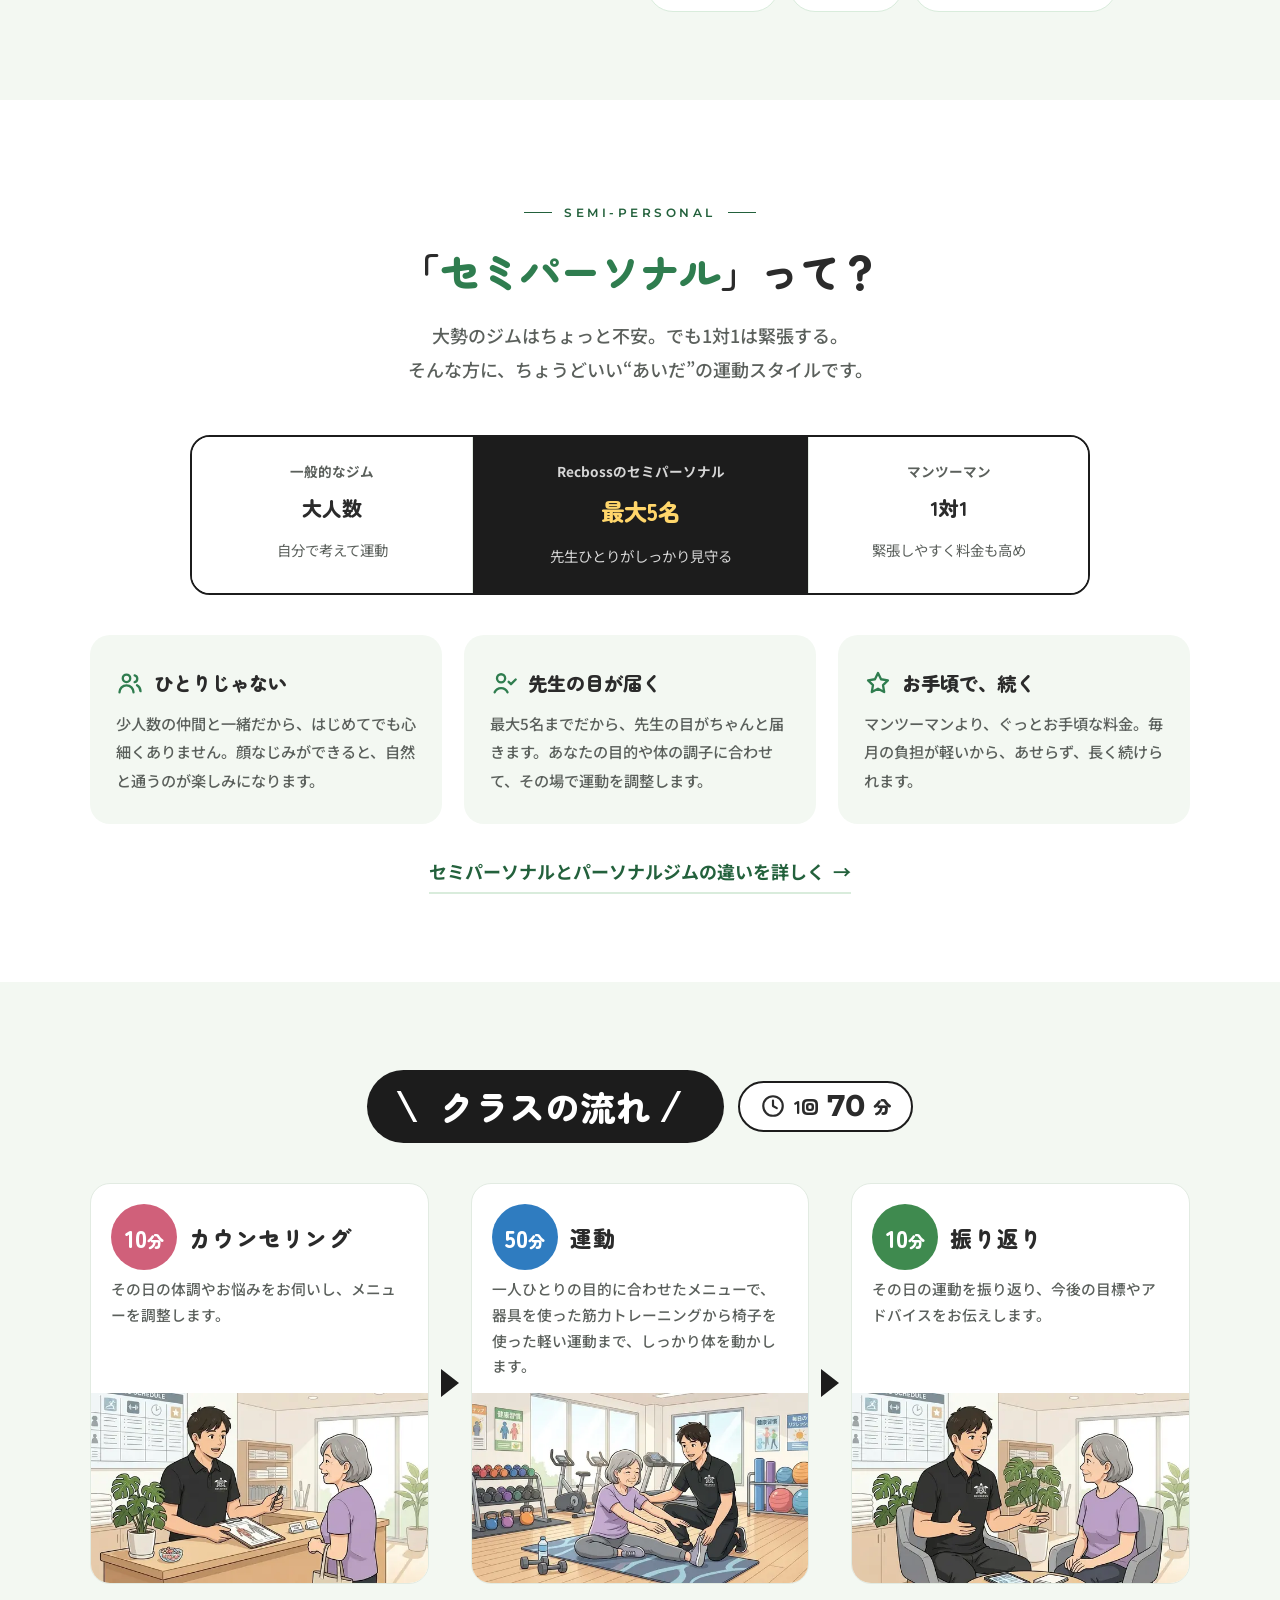
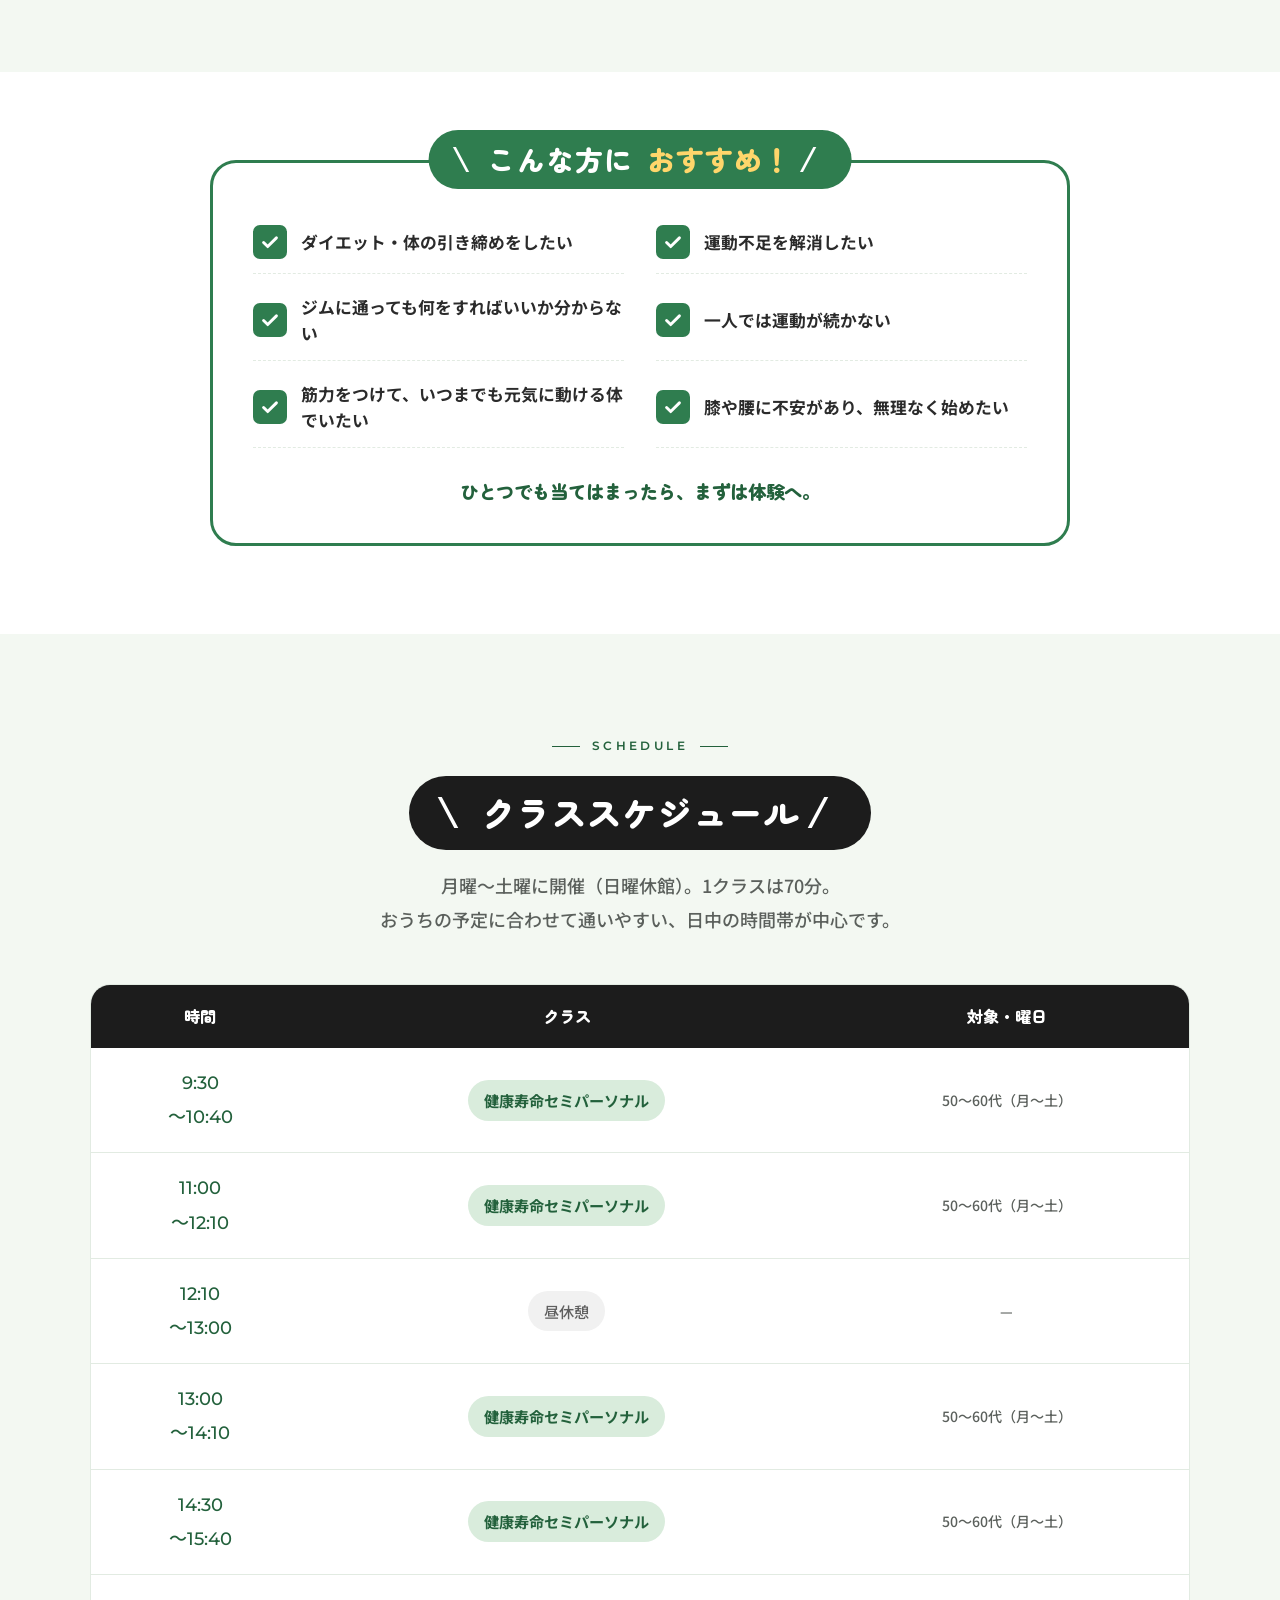
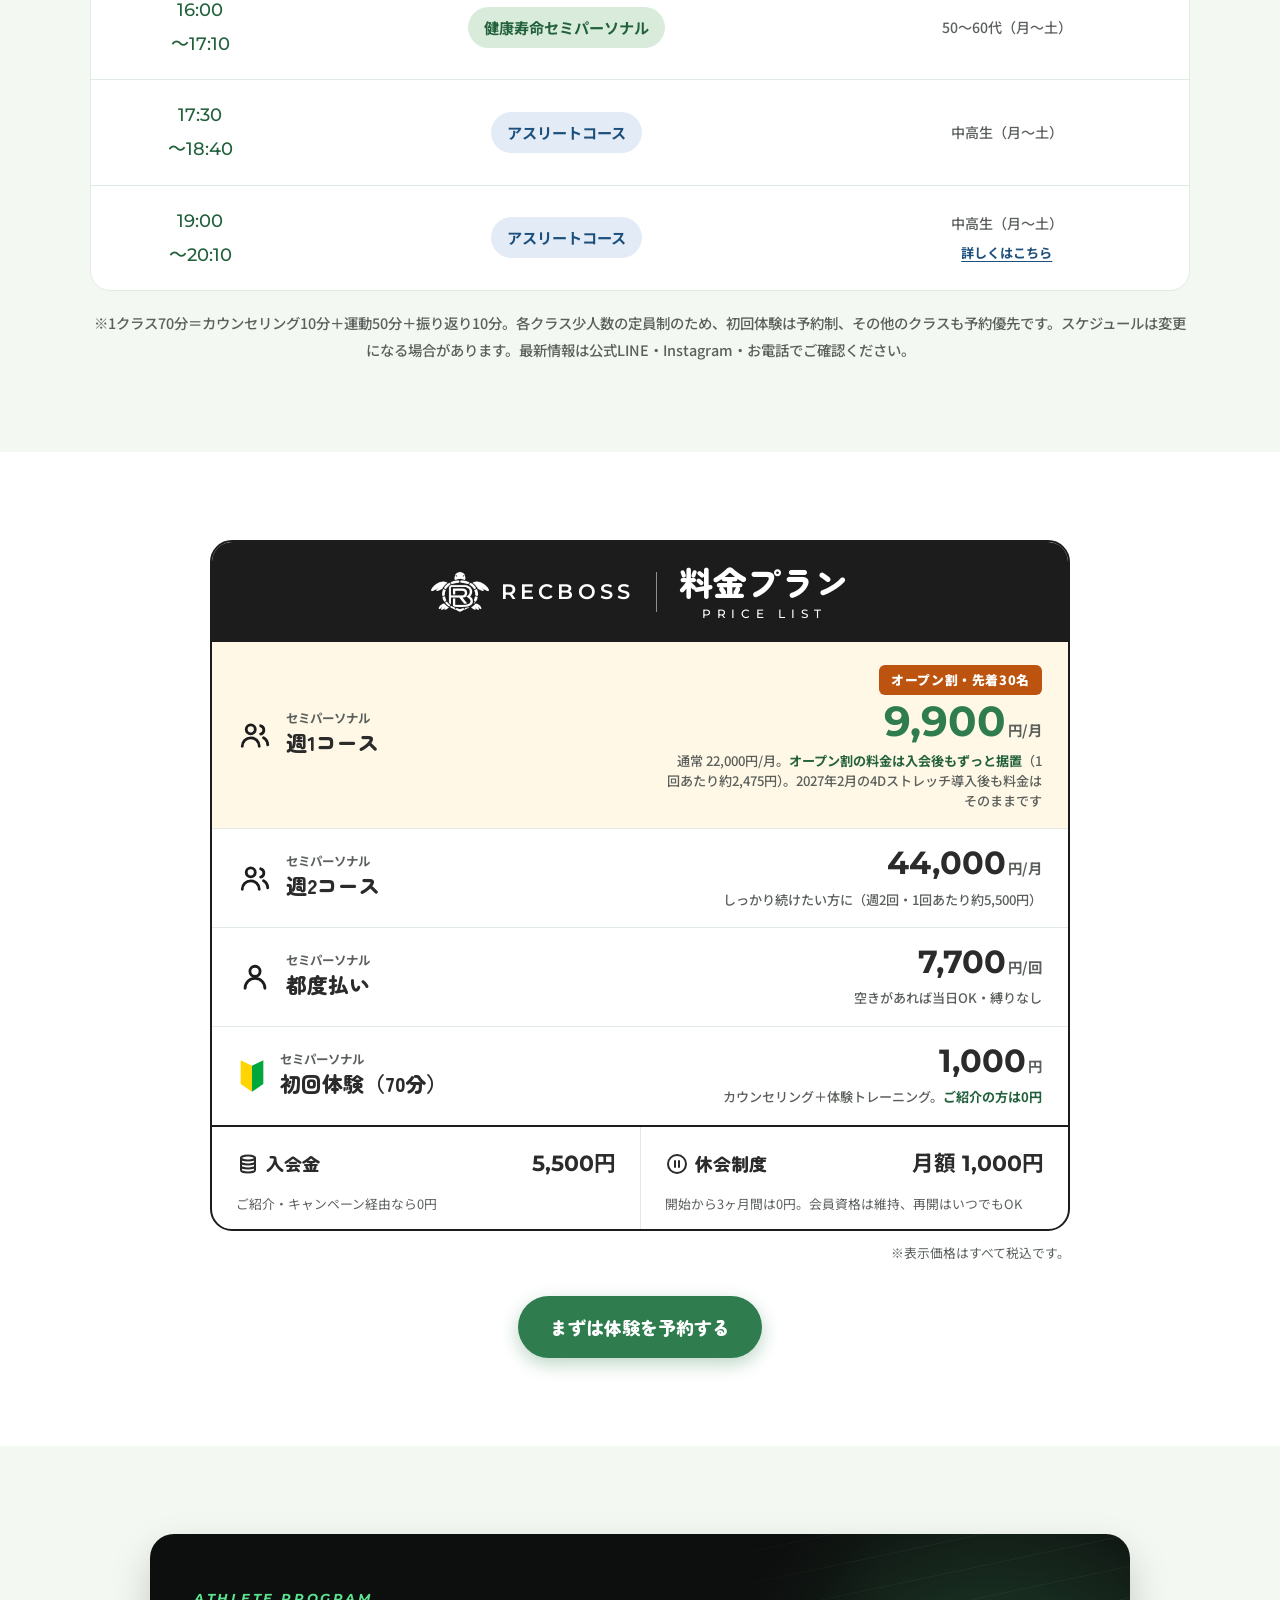
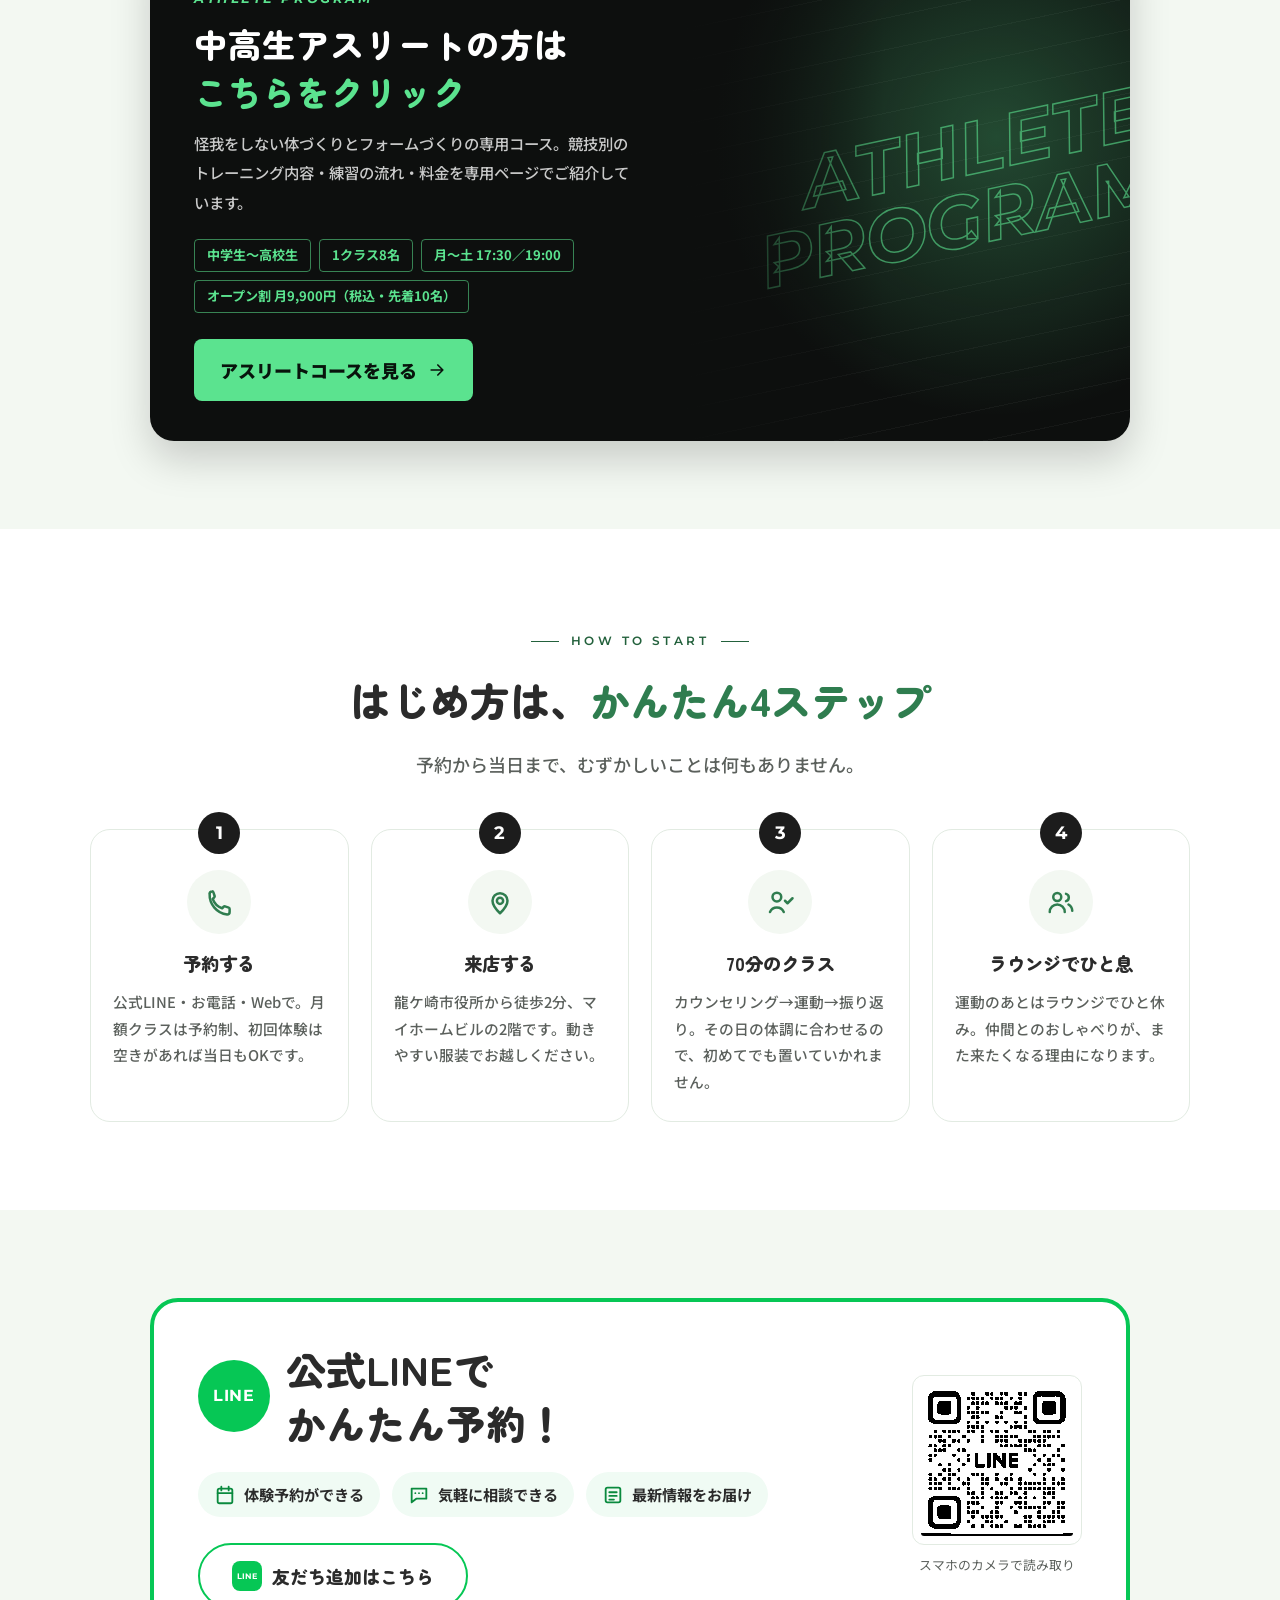
==== commit c53df085: "SEO: 目的別3ページ（セミパーソナル・ダイエット・4D-Stretch）追加、トップに近隣エリア・駅・FAQを追記 - h1 に地域キーワードを含める（見た目は同じ） - アクセス欄に車・電車の案" ====
--- a/index.html
+++ b/index.html
@@ -62,6 +62,7 @@
       }
     ],
     "priceRange": "¥1,000〜",
+    "areaServed": ["龍ケ崎市", "牛久市", "取手市", "つくばみらい市", "稲敷市", "利根町", "河内町"],
     "sameAs": [
       "https://www.instagram.com/ryugasaki_recboss"
     ]
@@ -262,7 +263,9 @@
   font-weight: 700; font-size: .95rem; color: var(--green-dark);
   border: 1.5px solid var(--green); border-radius: 999px; padding: 6px 16px; margin-bottom: 20px; background: #fff;
 }
+.hero-h1wrap { font: inherit; }
 .hero-h1 {
+  display: block;
   font-family: var(--round); font-weight: 900; color: var(--green);
   font-size: clamp(2.4rem, 4.8vw, 4.2rem); line-height: 1.25; letter-spacing: .02em;
   margin-bottom: 18px;
@@ -399,6 +402,9 @@
 .goal-lead { max-width: 760px; margin: 0 auto 30px; color: var(--sub); font-weight: 500; line-height: 1.9; }
 .goal-grid { display: grid; grid-template-columns: repeat(2, 1fr); gap: 20px; max-width: 920px; margin: 0 auto; }
 .goal-note { text-align: center; margin-top: 22px; font-weight: 700; color: var(--green-dark); }
+.more-link { text-align: center; margin-top: 26px; }
+.more-link a { display: inline-flex; align-items: center; gap: 8px; min-height: 44px; font-weight: 700; color: var(--green-dark); border-bottom: 2px solid var(--green-soft); }
+.more-link a:hover { border-color: var(--green); }
 
 /* ══════════════════════════════
    CLASS FLOW（クラスの流れ・チラシ準拠）
@@ -876,6 +882,8 @@
   <a href="#trainer">トレーナー紹介</a>
   <a href="#turtle">亀のロゴに込めた想い</a>
   <a href="#semipro">セミパーソナルとは</a>
+  <a href="diet.html">50代・60代からのダイエット</a>
+  <a href="4d-stretch.html">4D-Stretch（2027年2月導入予定）</a>
   <a href="#class">クラスの流れ</a>
   <a href="#schedule">スケジュール</a>
   <a href="#plans">料金プラン</a>
@@ -905,8 +913,7 @@
     <div class="hero-copy">
       <p class="hero-open"><b>NOW OPEN</b>2026.10.26 オープン</p>
       <p class="hero-new"><a href="#fourd">2027年2月 4Dストレッチ導入予定</a></p>
-      <span class="hero-for">龍ケ崎・馴馬｜50〜60代のセミパーソナルジム</span>
-      <h1 class="hero-h1" id="hero-title">健康寿命を<br>のばす習慣を</h1>
+      <h1 class="hero-h1wrap" id="hero-title"><span class="hero-for">龍ケ崎・馴馬｜50〜60代のセミパーソナルジム</span><span class="hero-h1">健康寿命を<br>のばす習慣を</span></h1>
       <p class="hero-sub">ダイエットも、体力づくりも。<br>目的に合わせたオーダーメイド。</p>
       <p class="hero-lead">やせたい、筋力をつけたい、いつまでも元気に動ける体でいたい——目的は人それぞれ。Recboss personal GYMは、一人ひとりの目的と体力に合わせたトレーニングで、あなたの「これから」を全力でサポートします。</p>
       <div class="hero-btns">
@@ -987,6 +994,7 @@
         </div>
       </div>
       <p class="goal-note">同じクラスの中でも、お一人ずつ種目や負荷を調整します。</p>
+      <p class="more-link"><a href="diet.html">50代・60代から始めるダイエットについて詳しく<span aria-hidden="true">→</span></a></p>
     </div>
   </div>
 </section>
@@ -1076,7 +1084,7 @@
         </div>
         <a href="https://calendar.app.google/3XQc4kLp7om91zVH8" target="_blank" rel="noopener" class="btn btn-main">まずは体験を予約する</a>
       </div>
-      <p class="fd-note">※導入時期は予定であり、変更になる場合があります。※金額は税込です。※感じ方や変化には個人差があります。痛みのある方、通院中の方は事前にご相談ください。<br>※マシンの写真・映像・ロゴは4D-Stretch株式会社の提供です。メニュー数はメーカー公表の目安です。製品の詳細は<a href="https://4d-stretch.com/" target="_blank" rel="noopener">4D-Stretch公式サイト</a>をご覧ください。</p>
+      <p class="fd-note">※導入時期は予定であり、変更になる場合があります。※金額は税込です。※感じ方や変化には個人差があります。痛みのある方、通院中の方は事前にご相談ください。<br>※マシンの写真・映像・ロゴは4D-Stretch株式会社の提供です。メニュー数はメーカー公表の目安です。製品の詳細は<a href="https://4d-stretch.com/" target="_blank" rel="noopener">4D-Stretch公式サイト</a>をご覧ください。<br>Recbossでの導入については<a href="4d-stretch.html">4D-Stretchの紹介ページ</a>にもまとめています。</p>
     </div>
   </div>
 </section>
@@ -1171,6 +1179,7 @@
         <p>マンツーマンより、ぐっとお手頃な料金。毎月の負担が軽いから、あせらず、長く続けられます。</p>
       </div>
     </div>
+    <p class="more-link"><a href="semi-personal.html">セミパーソナルとパーソナルジムの違いを詳しく<span aria-hidden="true">→</span></a></p>
   </div>
 </section>
 
@@ -1373,7 +1382,8 @@
         <div class="acc-row"><div class="acc-ic"><svg class="ico" aria-hidden="true"><use href="#i-pin"/></svg></div><div><div class="acc-k">所在地</div><div class="acc-v">〒301-0004 茨城県龍ケ崎市馴馬町2867-2<br>マイホームビル2階</div></div></div>
         <div class="acc-row"><div class="acc-ic"><svg class="ico" aria-hidden="true"><use href="#i-calendar"/></svg></div><div><div class="acc-k">営業日時</div><div class="acc-v">月曜〜土曜 9:30〜20:10<br>（日曜休館・クラス制のため時間割をご確認ください）</div></div></div>
         <div class="acc-row"><div class="acc-ic"><svg class="ico" aria-hidden="true"><use href="#i-phone"/></svg></div><div><div class="acc-k">お電話</div><div class="acc-v"><a href="tel:09010796757" class="acc-tel">090-1079-6757</a><br>受付 9:00〜20:00</div></div></div>
-        <div class="acc-row"><div class="acc-ic"><svg class="ico" aria-hidden="true"><use href="#i-car"/></svg></div><div><div class="acc-k">駐車場</div><div class="acc-v">無料駐車場完備</div></div></div>
+        <div class="acc-row"><div class="acc-ic"><svg class="ico" aria-hidden="true"><use href="#i-car"/></svg></div><div><div class="acc-k">お車で</div><div class="acc-v">無料駐車場完備<br>牛久市・取手市・つくばみらい市・稲敷市・利根町・河内町など、龍ケ崎市の近隣からもお車でお越しいただけます。</div></div></div>
+        <div class="acc-row"><div class="acc-ic"><svg class="ico" aria-hidden="true"><use href="#i-walk"/></svg></div><div><div class="acc-k">電車で</div><div class="acc-v">最寄り駅は関東鉄道竜ヶ崎線「竜ヶ崎駅」です。<br>JR常磐線「龍ケ崎市駅」（旧・佐貫駅）で竜ヶ崎線に乗り換えられます。</div></div></div>
         <div class="acc-row"><div class="acc-ic"><svg class="ico" aria-hidden="true"><use href="#i-stairs"/></svg></div><div><div class="acc-k">建物・階段</div><div class="acc-v">マイホームビル2階です。エレベーターはありません。<br>階段には手すりがあります。</div></div></div>
         <a href="https://share.google/Zv0X3zYFqRsRhe248" target="_blank" rel="noopener" class="gbp-link"><svg class="ico" aria-hidden="true"><use href="#i-pin"/></svg>Googleマップでお店を見る・道案内</a>
       </div>
@@ -1426,6 +1436,14 @@
         <p class="faq-a">当ジムはマイホームビルの2階で、エレベーターはありません。階段には手すりがありますので、ゆっくりお上がりください。階段に不安がある方は、体験のご予約前にお電話（090-1079-6757）でお気軽にご相談ください。</p>
       </details>
       <details>
+        <summary><span class="q-mark">Q</span>龍ケ崎市以外からでも通えますか？<span class="q-plus" aria-hidden="true">＋</span></summary>
+        <p class="faq-a">はい、お住まいの地域に制限はありません。無料駐車場がありますので、牛久市・取手市・つくばみらい市・稲敷市・利根町・河内町など近隣の市や町からも、お車でお越しいただけます。場所は龍ケ崎市役所（「龍ヶ崎」「竜ヶ崎」と書かれることもあります）から徒歩2分です。</p>
+      </details>
+      <details>
+        <summary><span class="q-mark">Q</span>パーソナルジム（パーソナルトレーニング）とは何が違いますか？<span class="q-plus" aria-hidden="true">＋</span></summary>
+        <p class="faq-a">パーソナルトレーニングは1対1、Recbossのセミパーソナルは最大5名の少人数制です。トレーナーが一人ひとりの目的と体調に合わせてメニューを調整する点は同じで、仲間と一緒に続けやすいのが特長です。詳しくは<a href="semi-personal.html" style="color:var(--green-dark);text-decoration:underline">セミパーソナルとは</a>をご覧ください。</p>
+      </details>
+      <details>
         <summary><span class="q-mark">Q</span>持ち物や服装は何が必要ですか？<span class="q-plus" aria-hidden="true">＋</span></summary>
         <p class="faq-a">動きやすい服装と室内シューズをご用意ください。タオルと水分補給用のお飲み物があると便利です。</p>
       </details>
@@ -1471,6 +1489,9 @@
         <li><a href="#schedule">スケジュール</a></li>
         <li><a href="#plans">料金プラン</a></li>
         <li><a href="athlete.html">アスリートコース</a></li>
+        <li><a href="semi-personal.html">セミパーソナルとは</a></li>
+        <li><a href="diet.html">50代・60代からのダイエット</a></li>
+        <li><a href="4d-stretch.html">4D-Stretch</a></li>
       </ul>
     </div>
     <div class="foot-col">
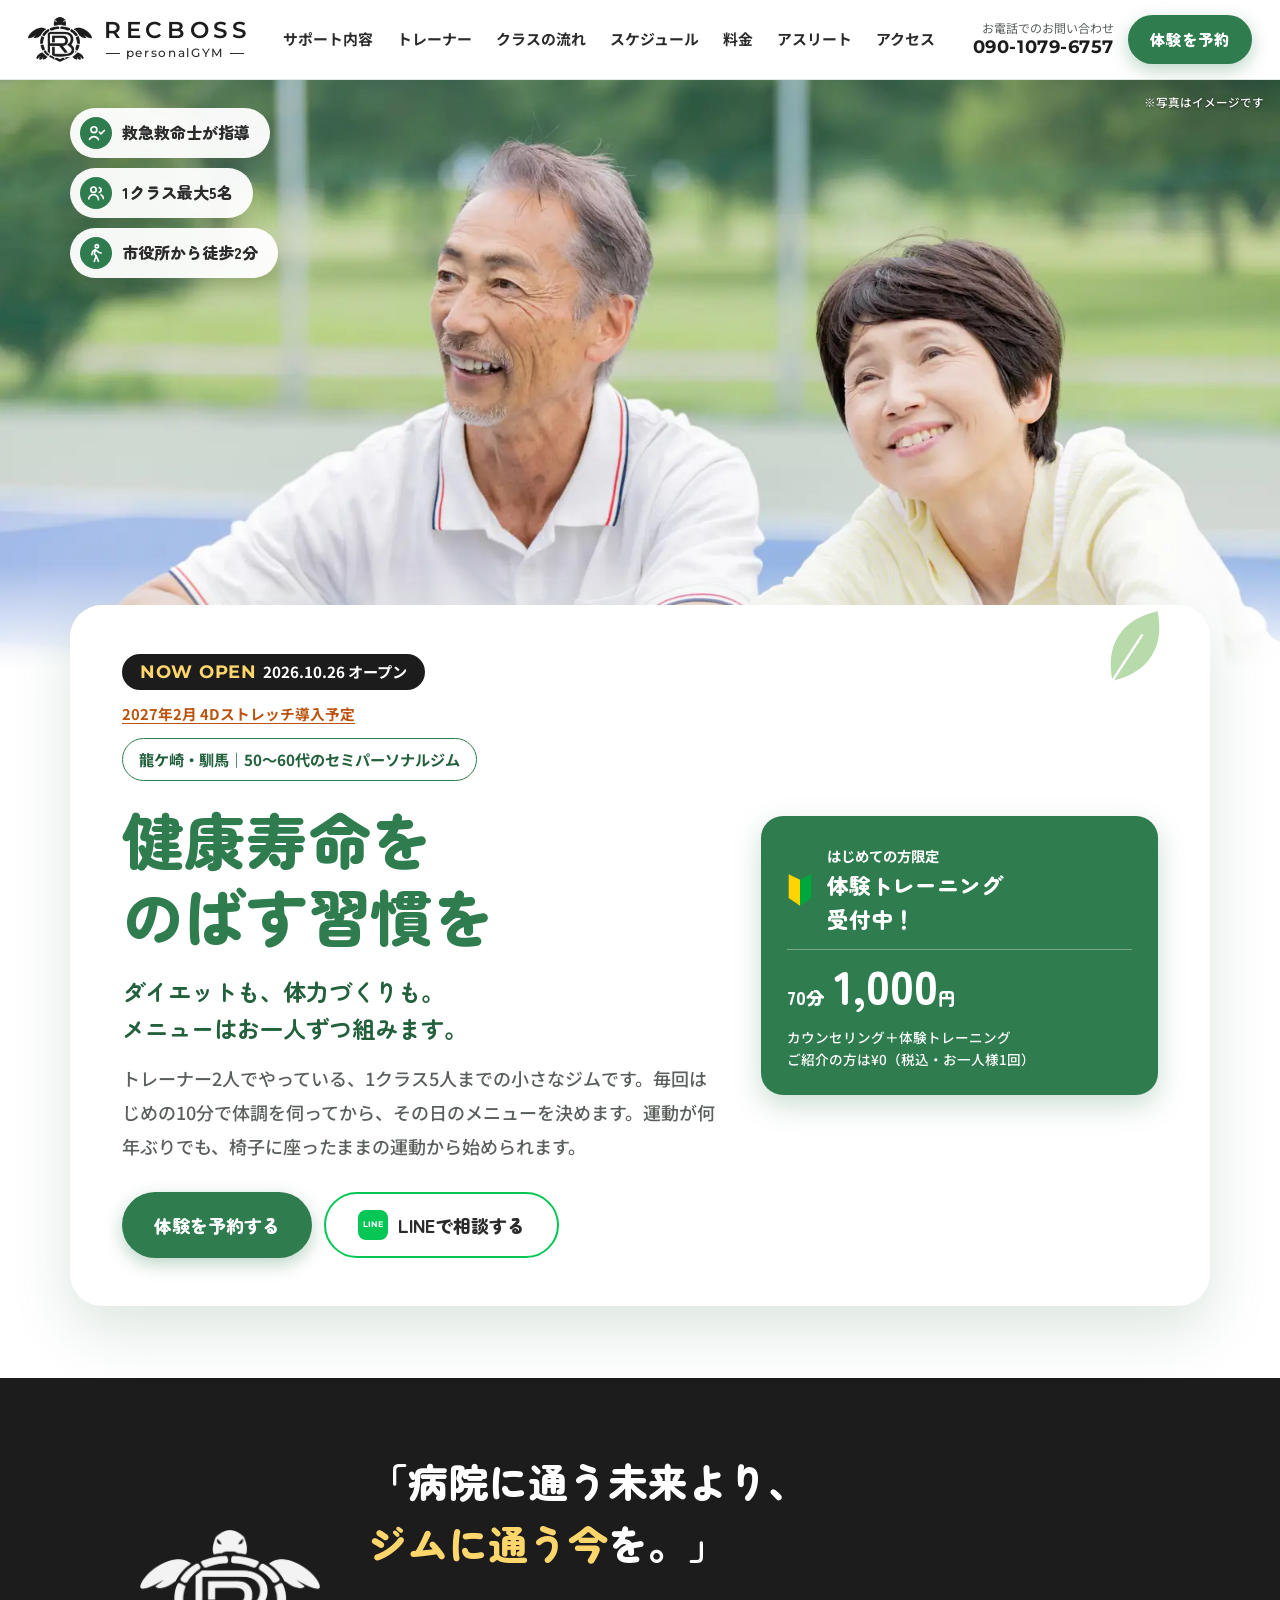
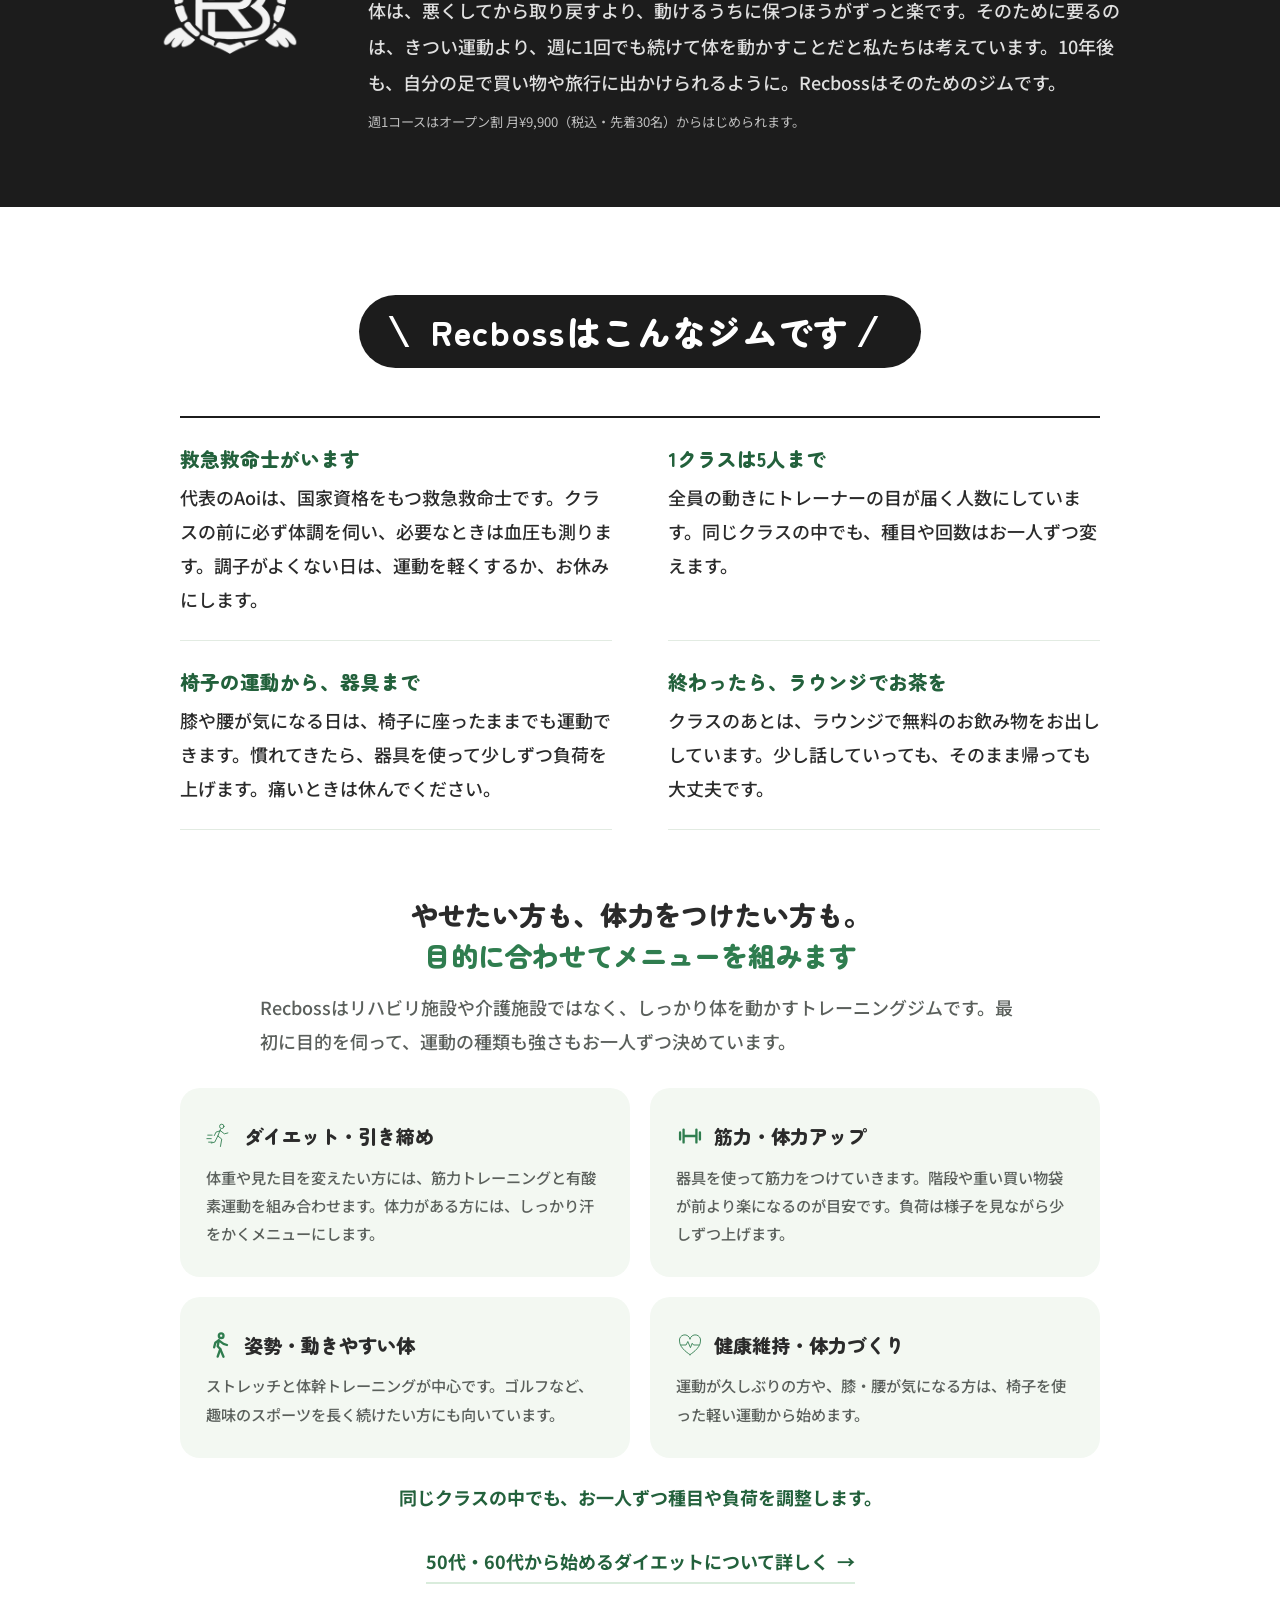
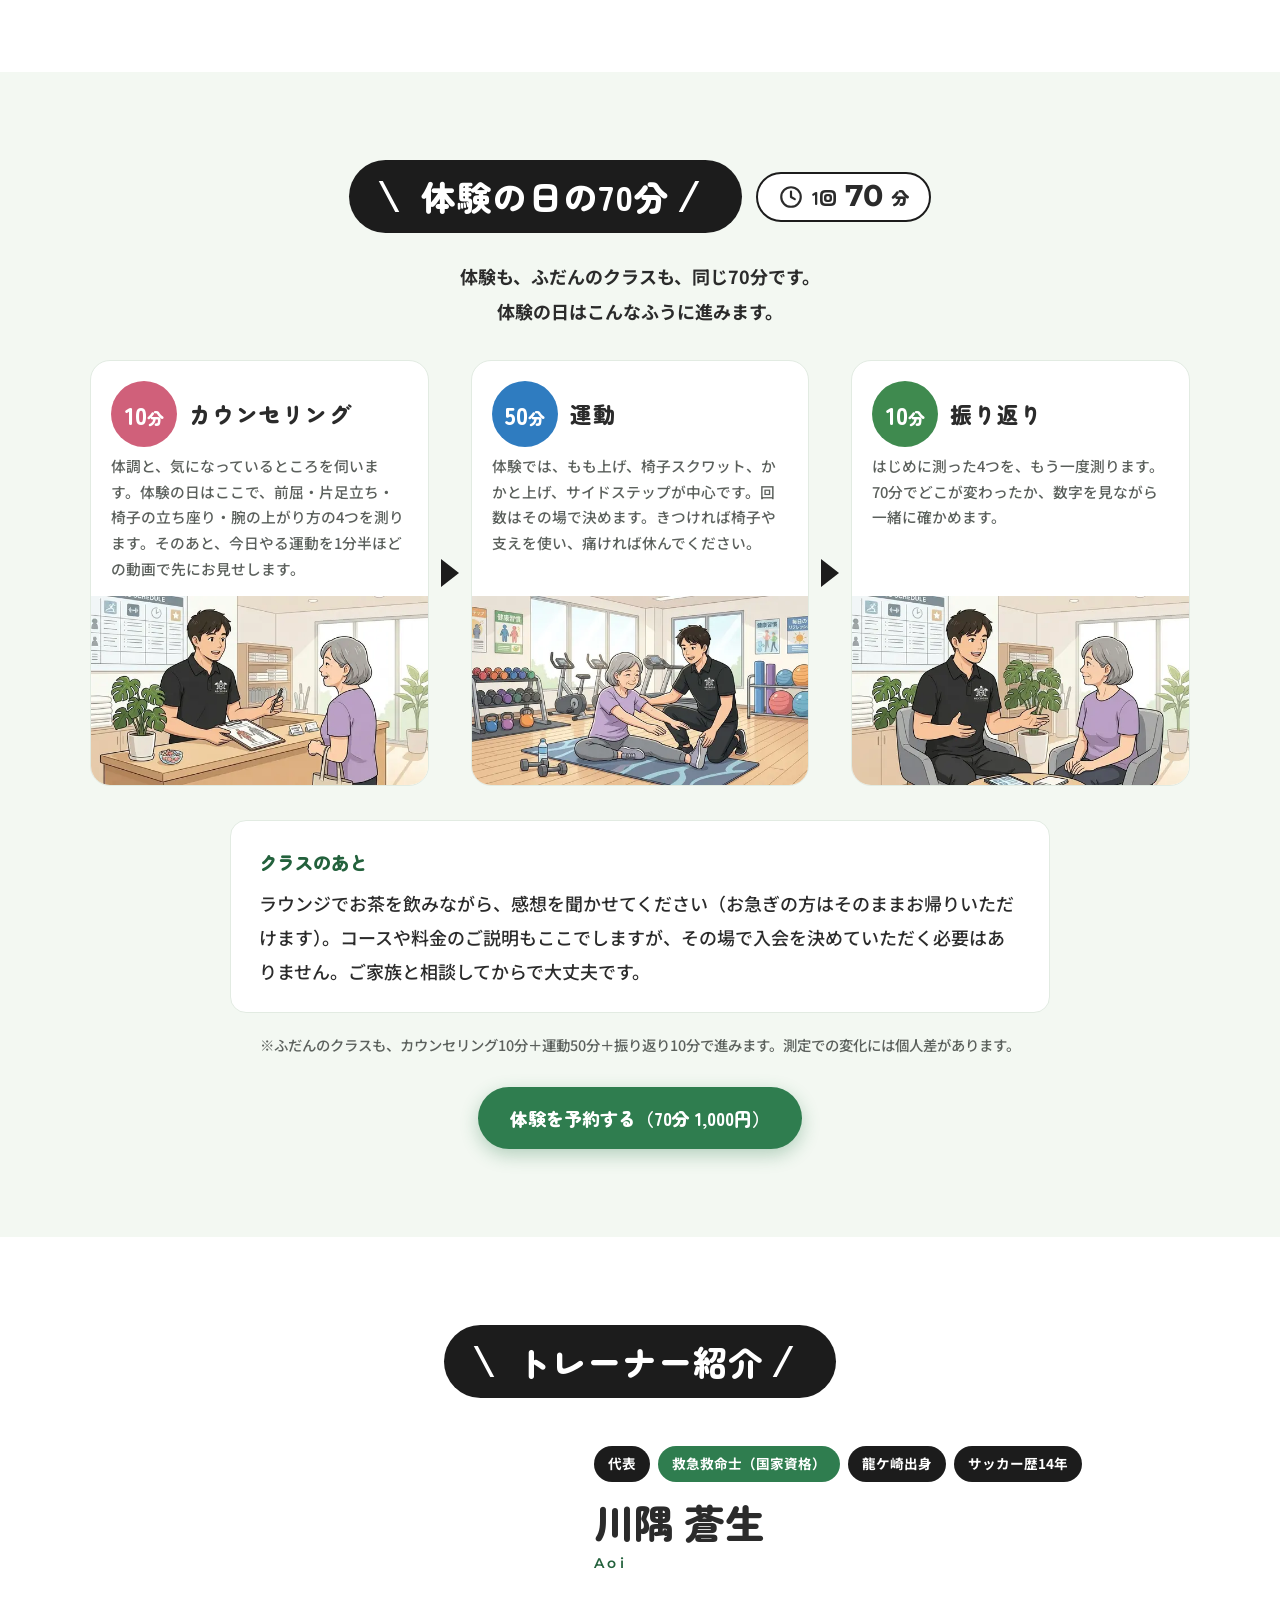
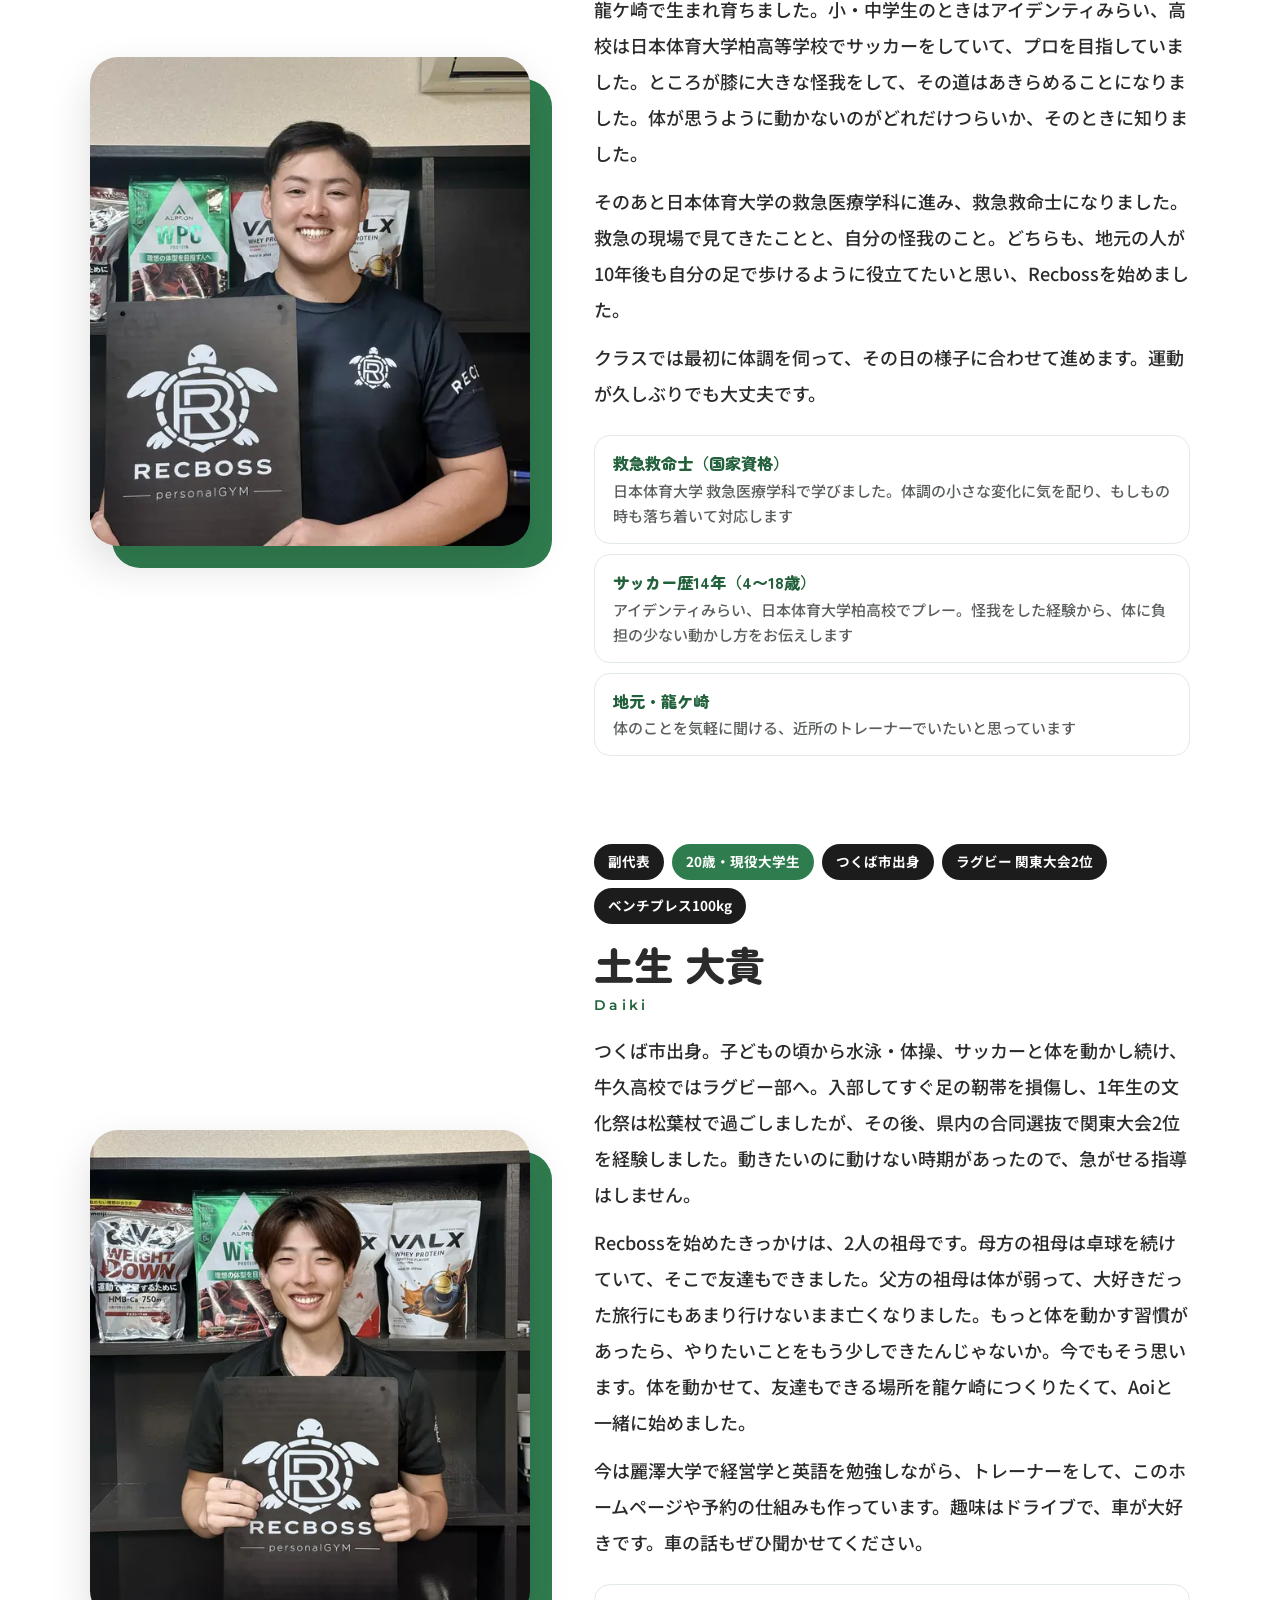
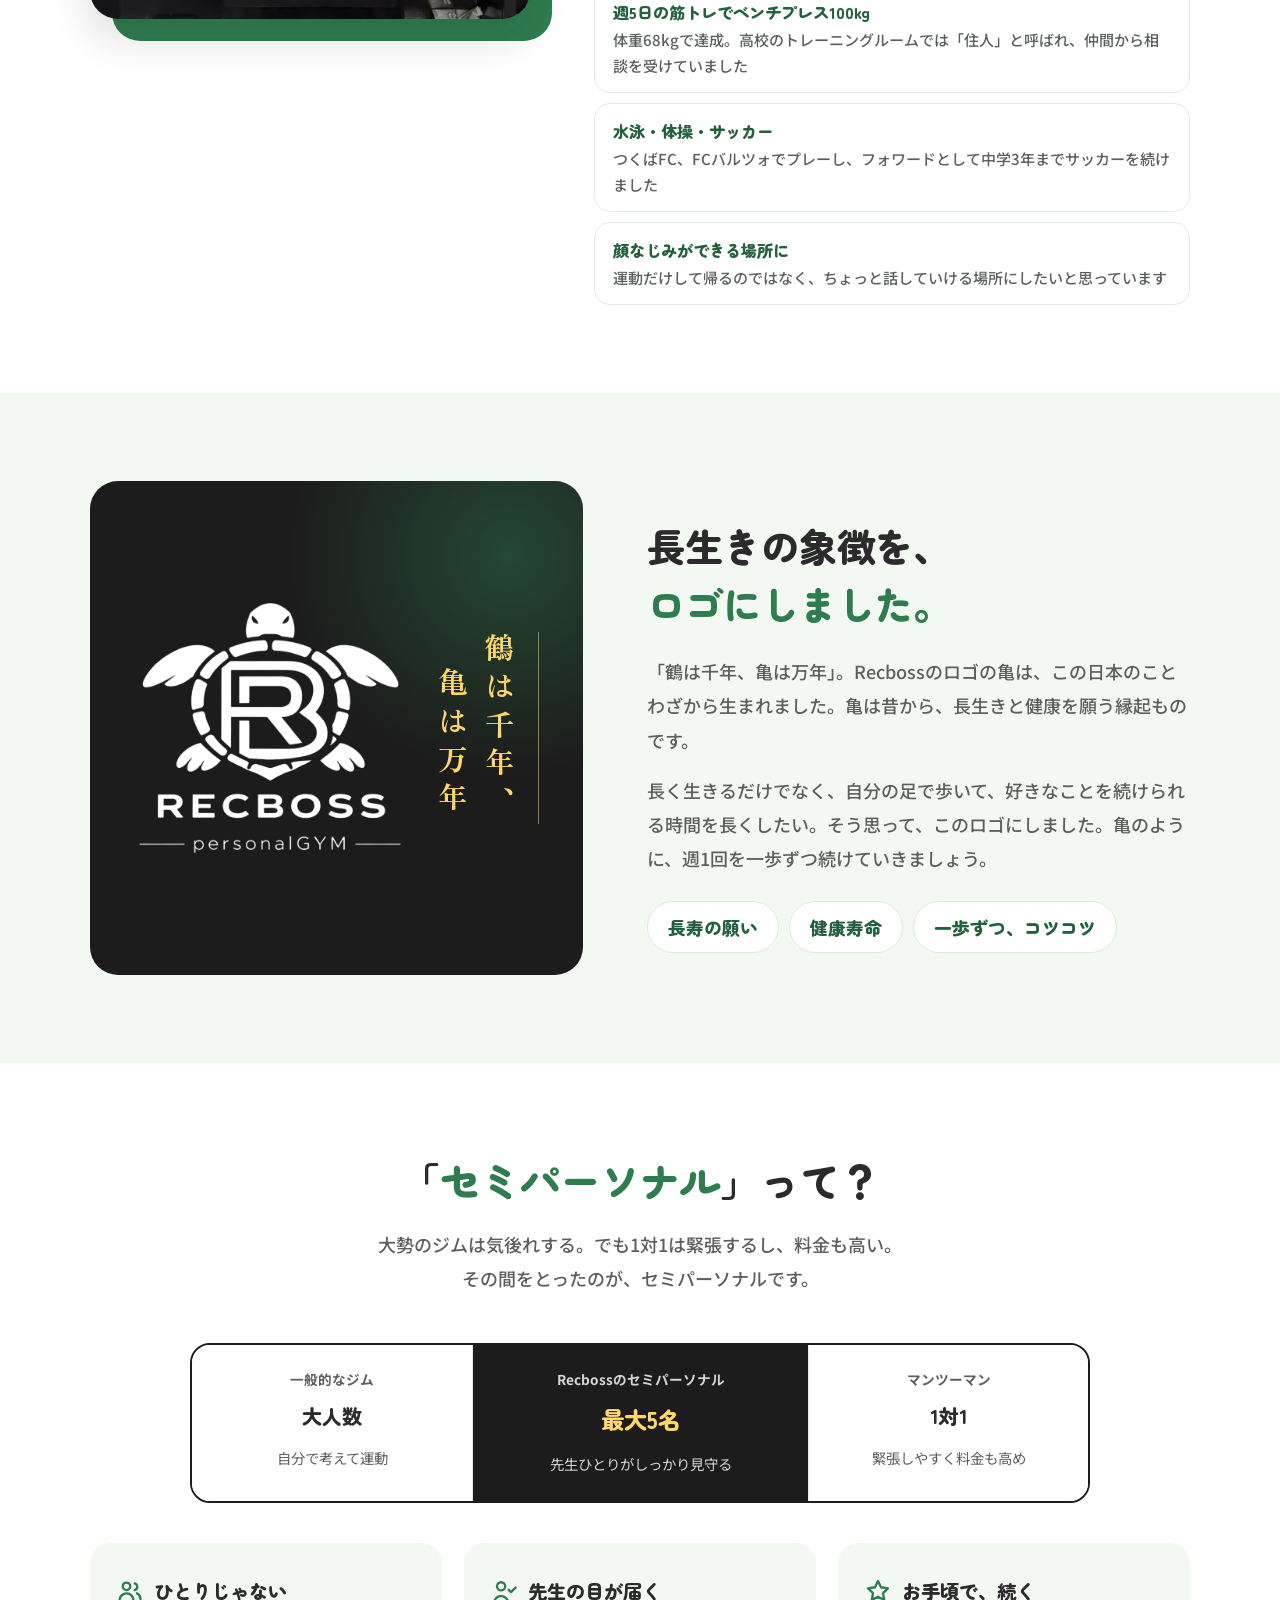
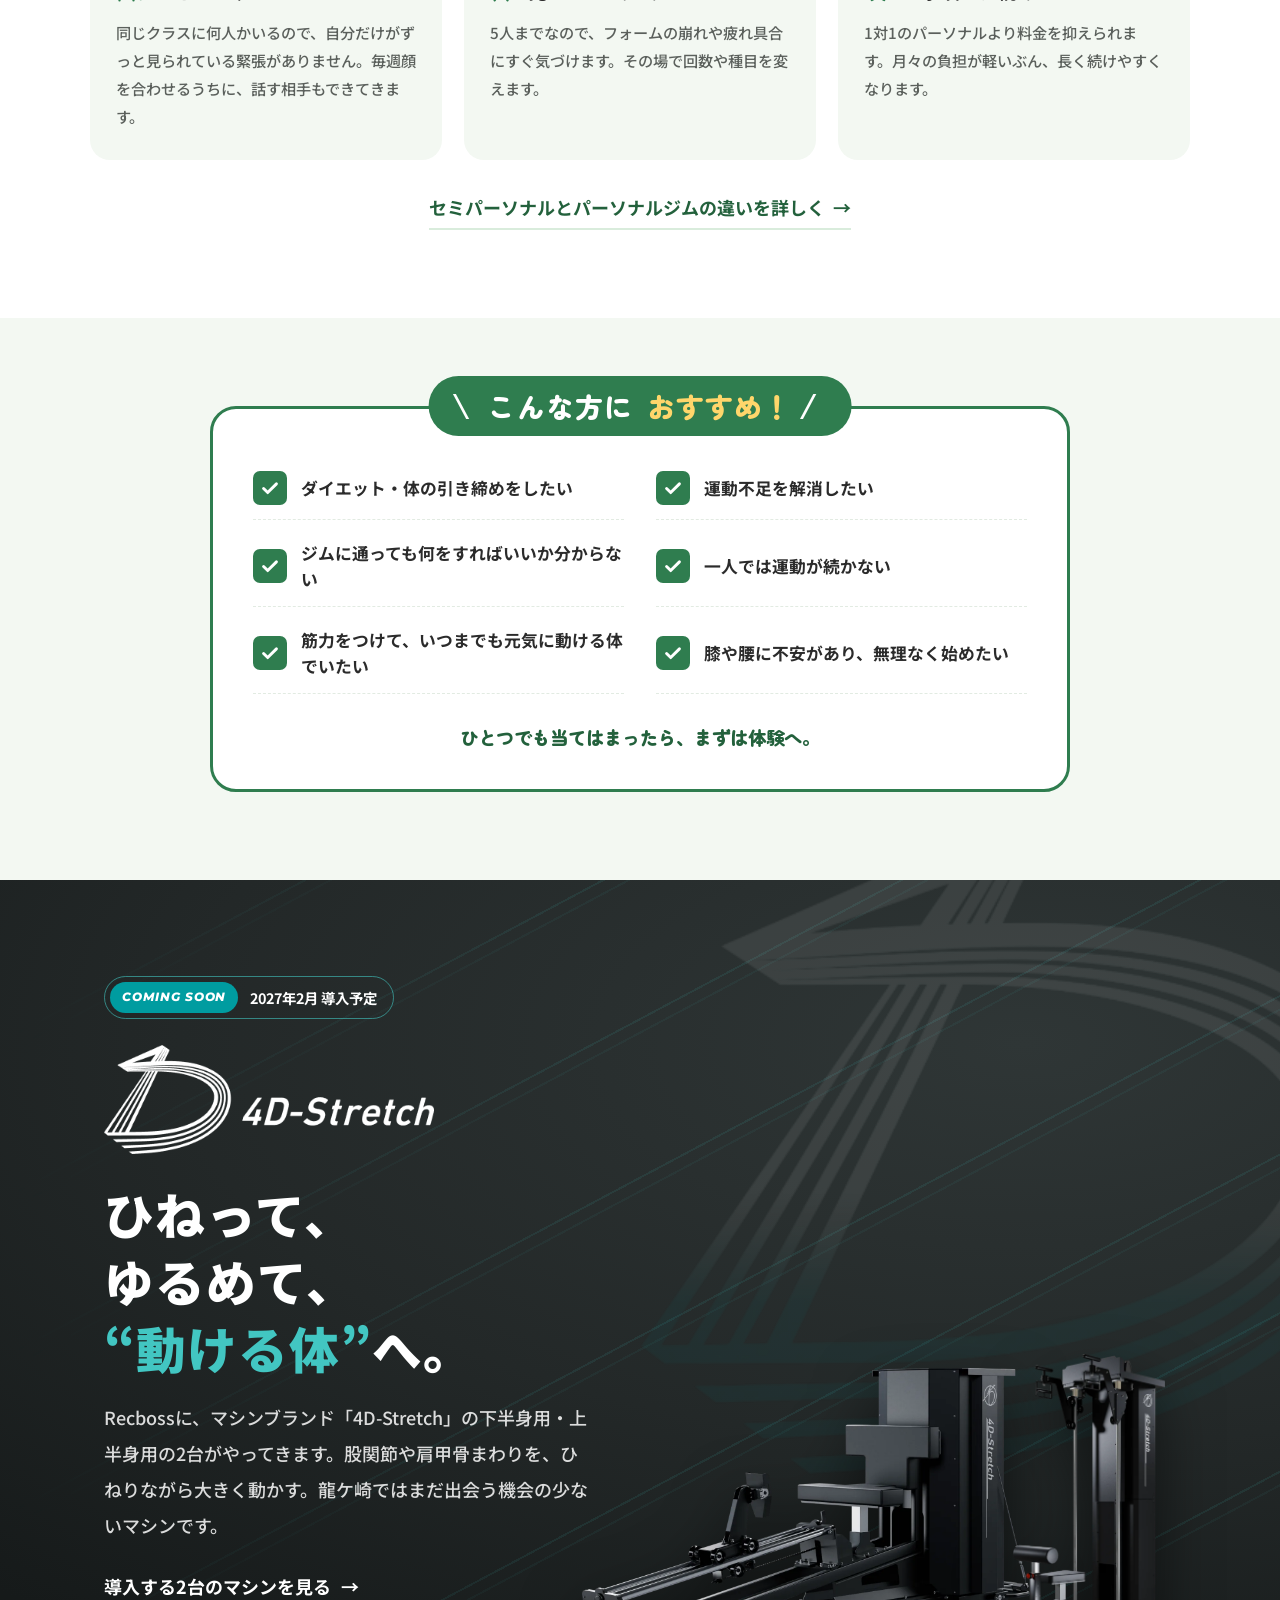
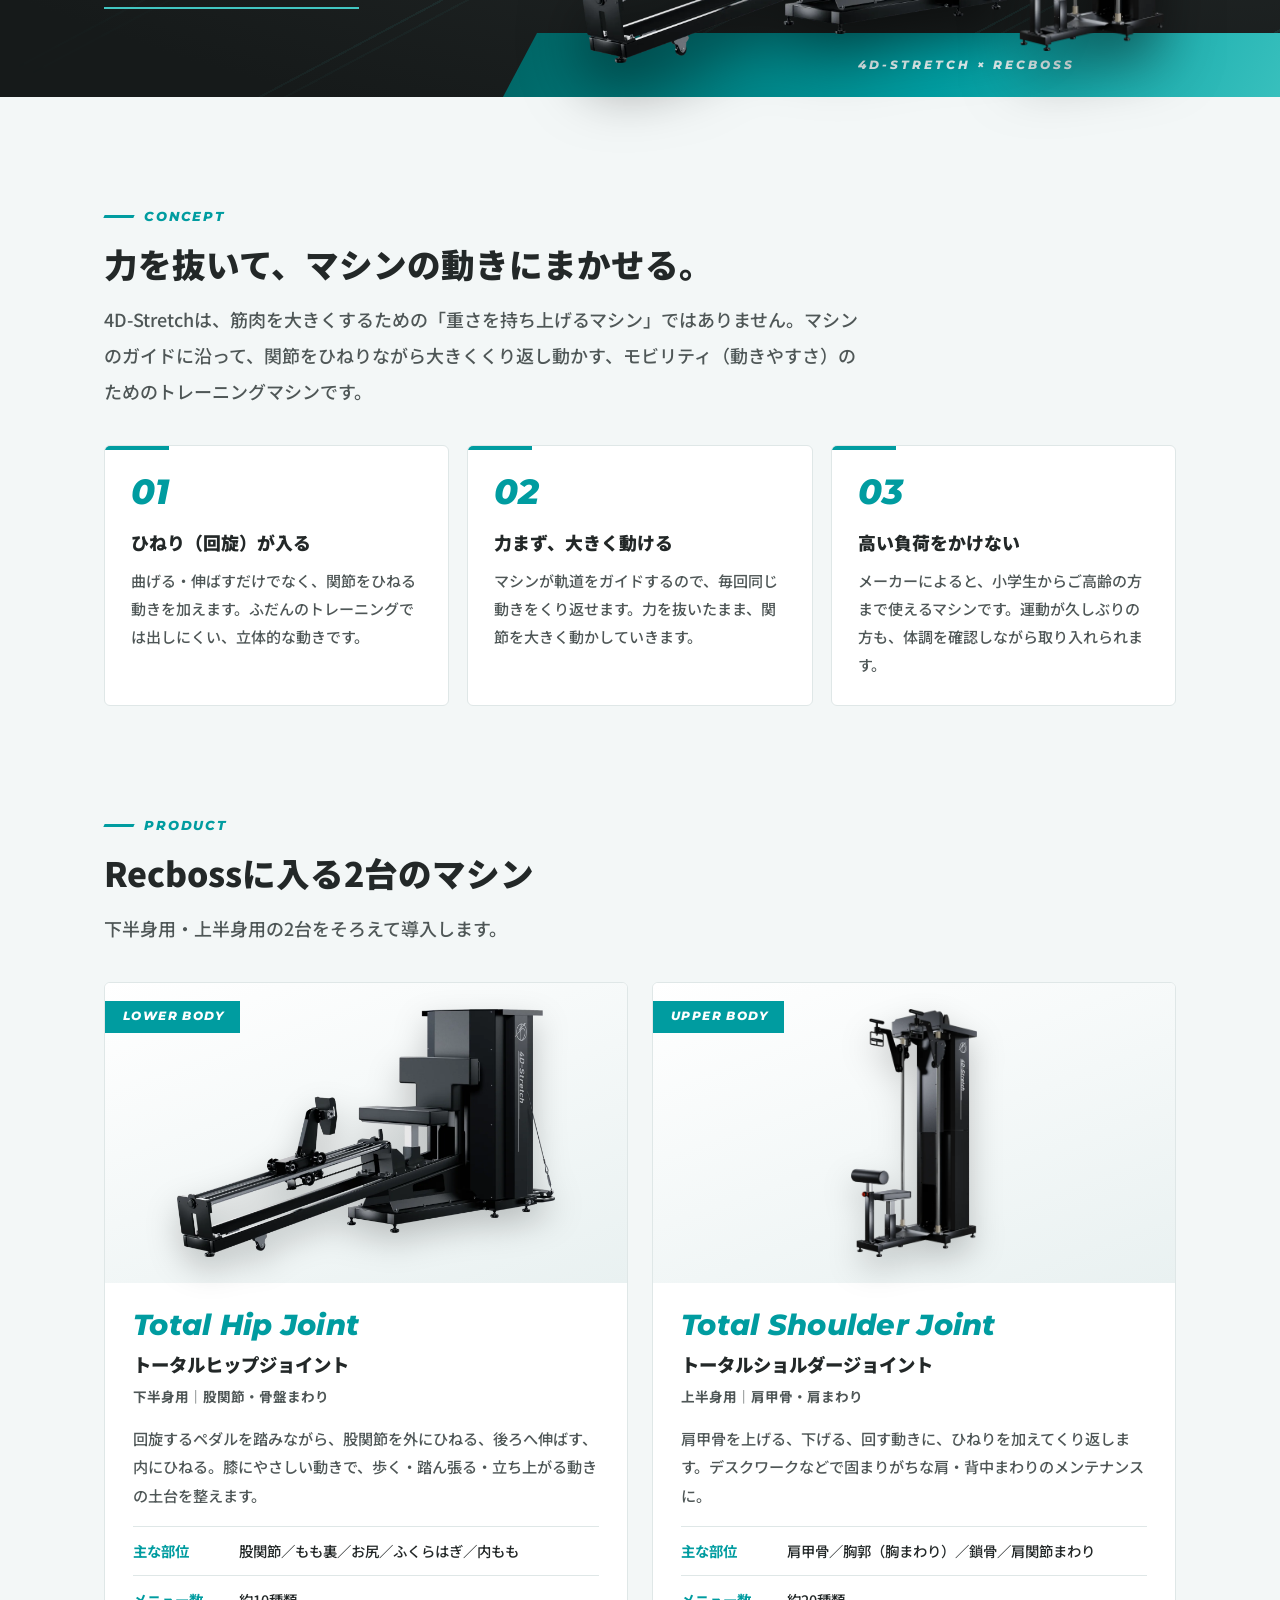
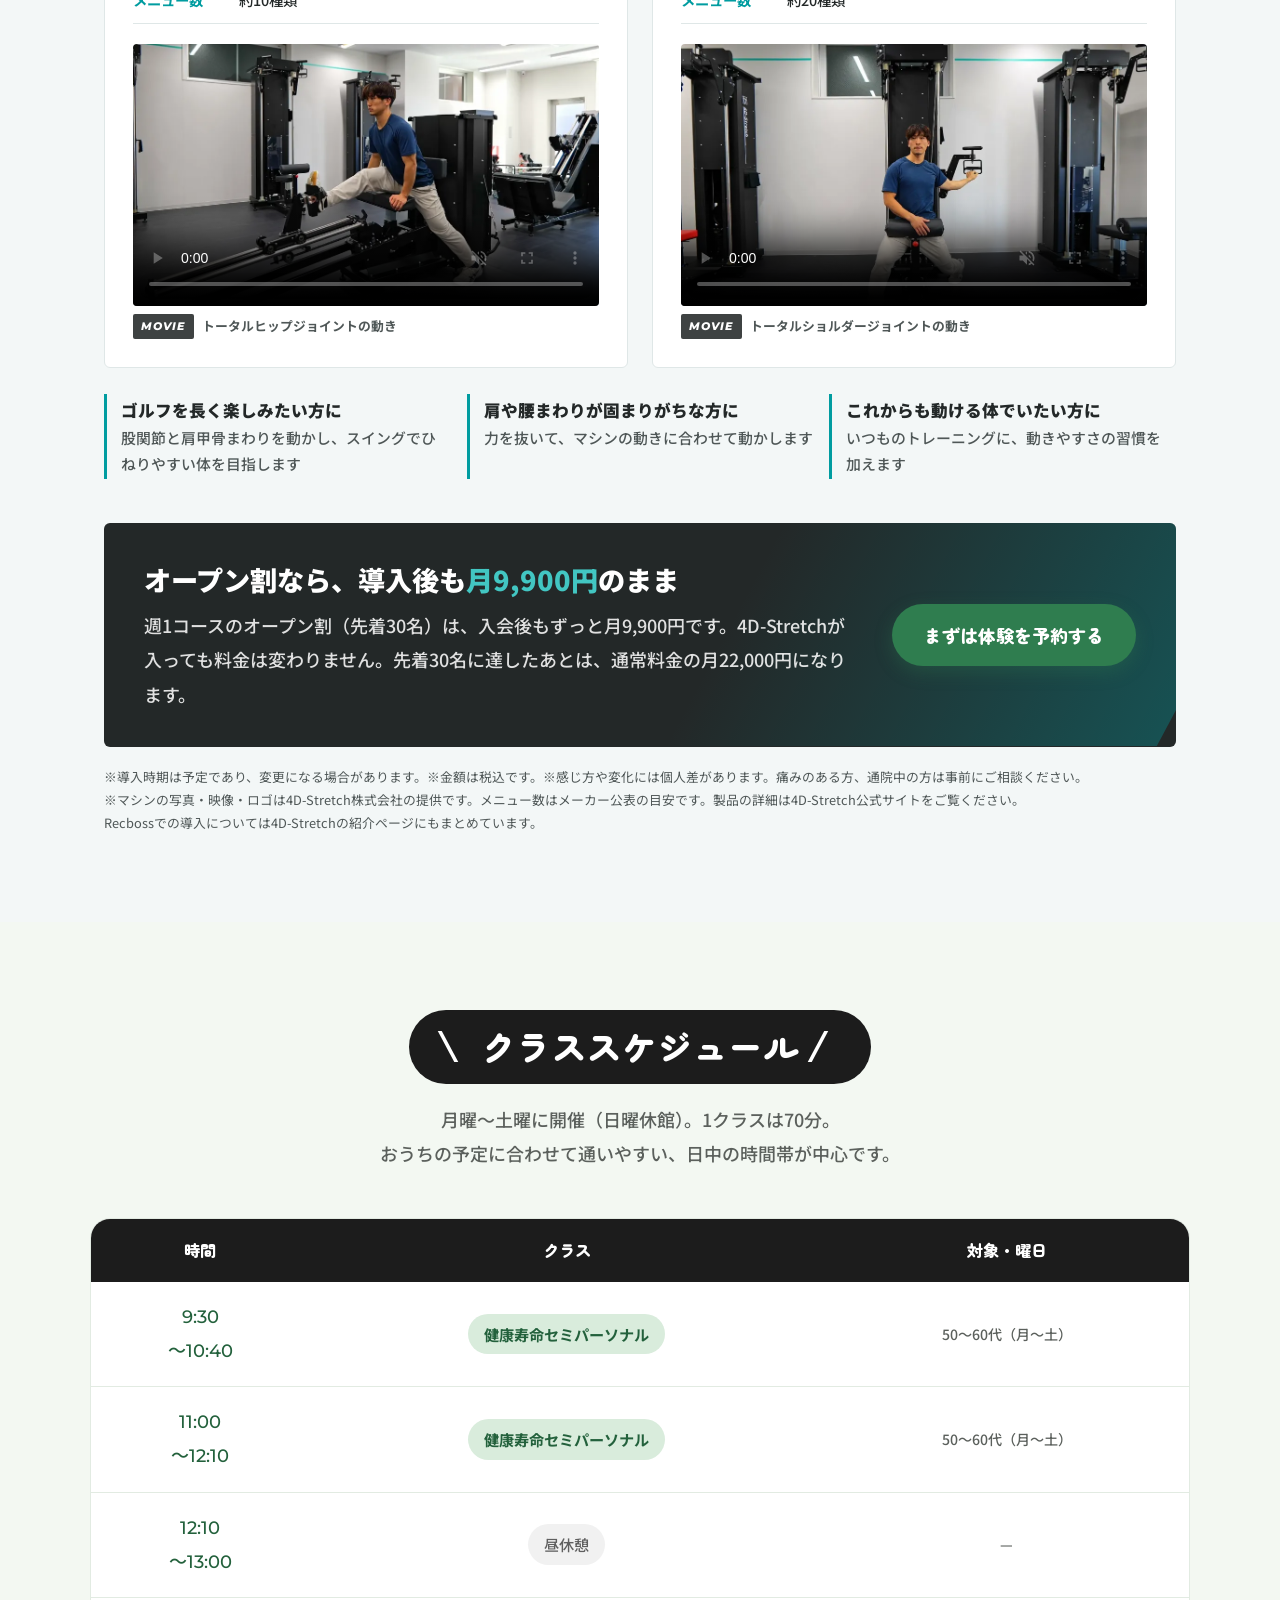
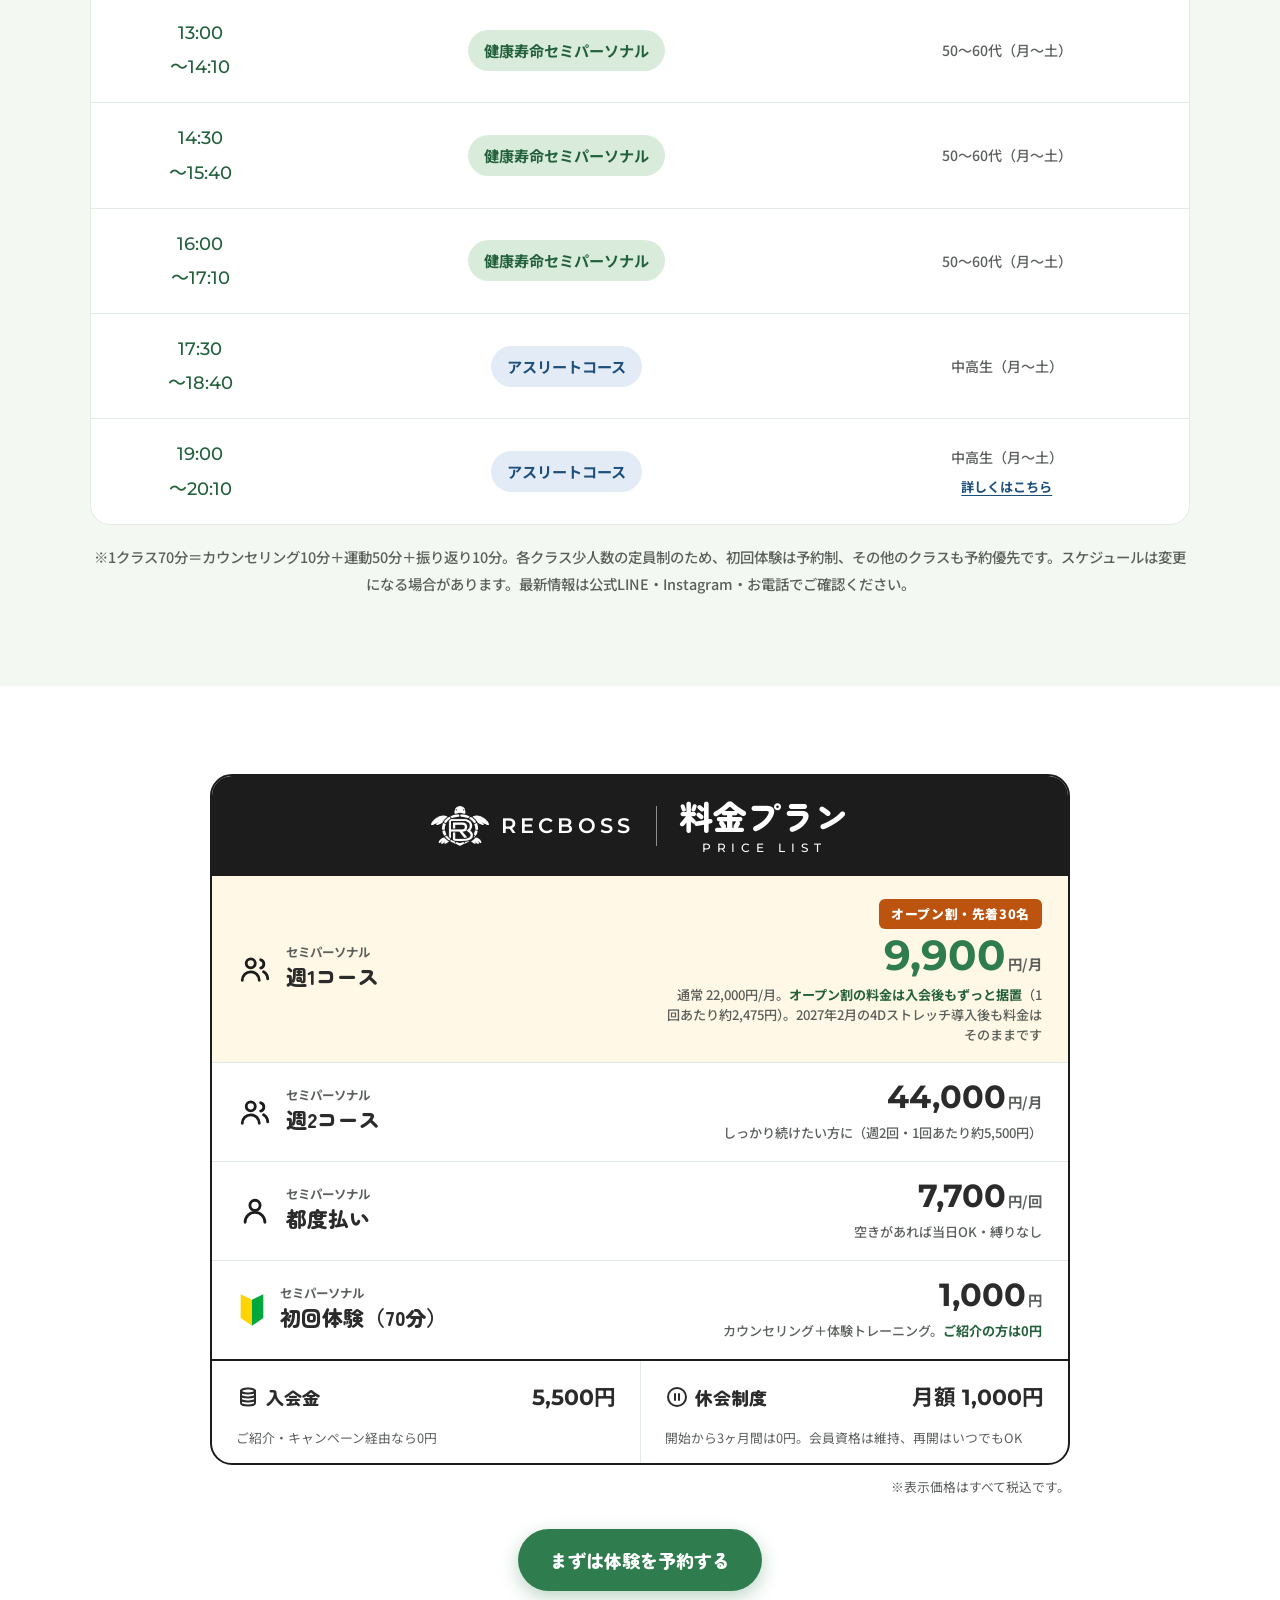
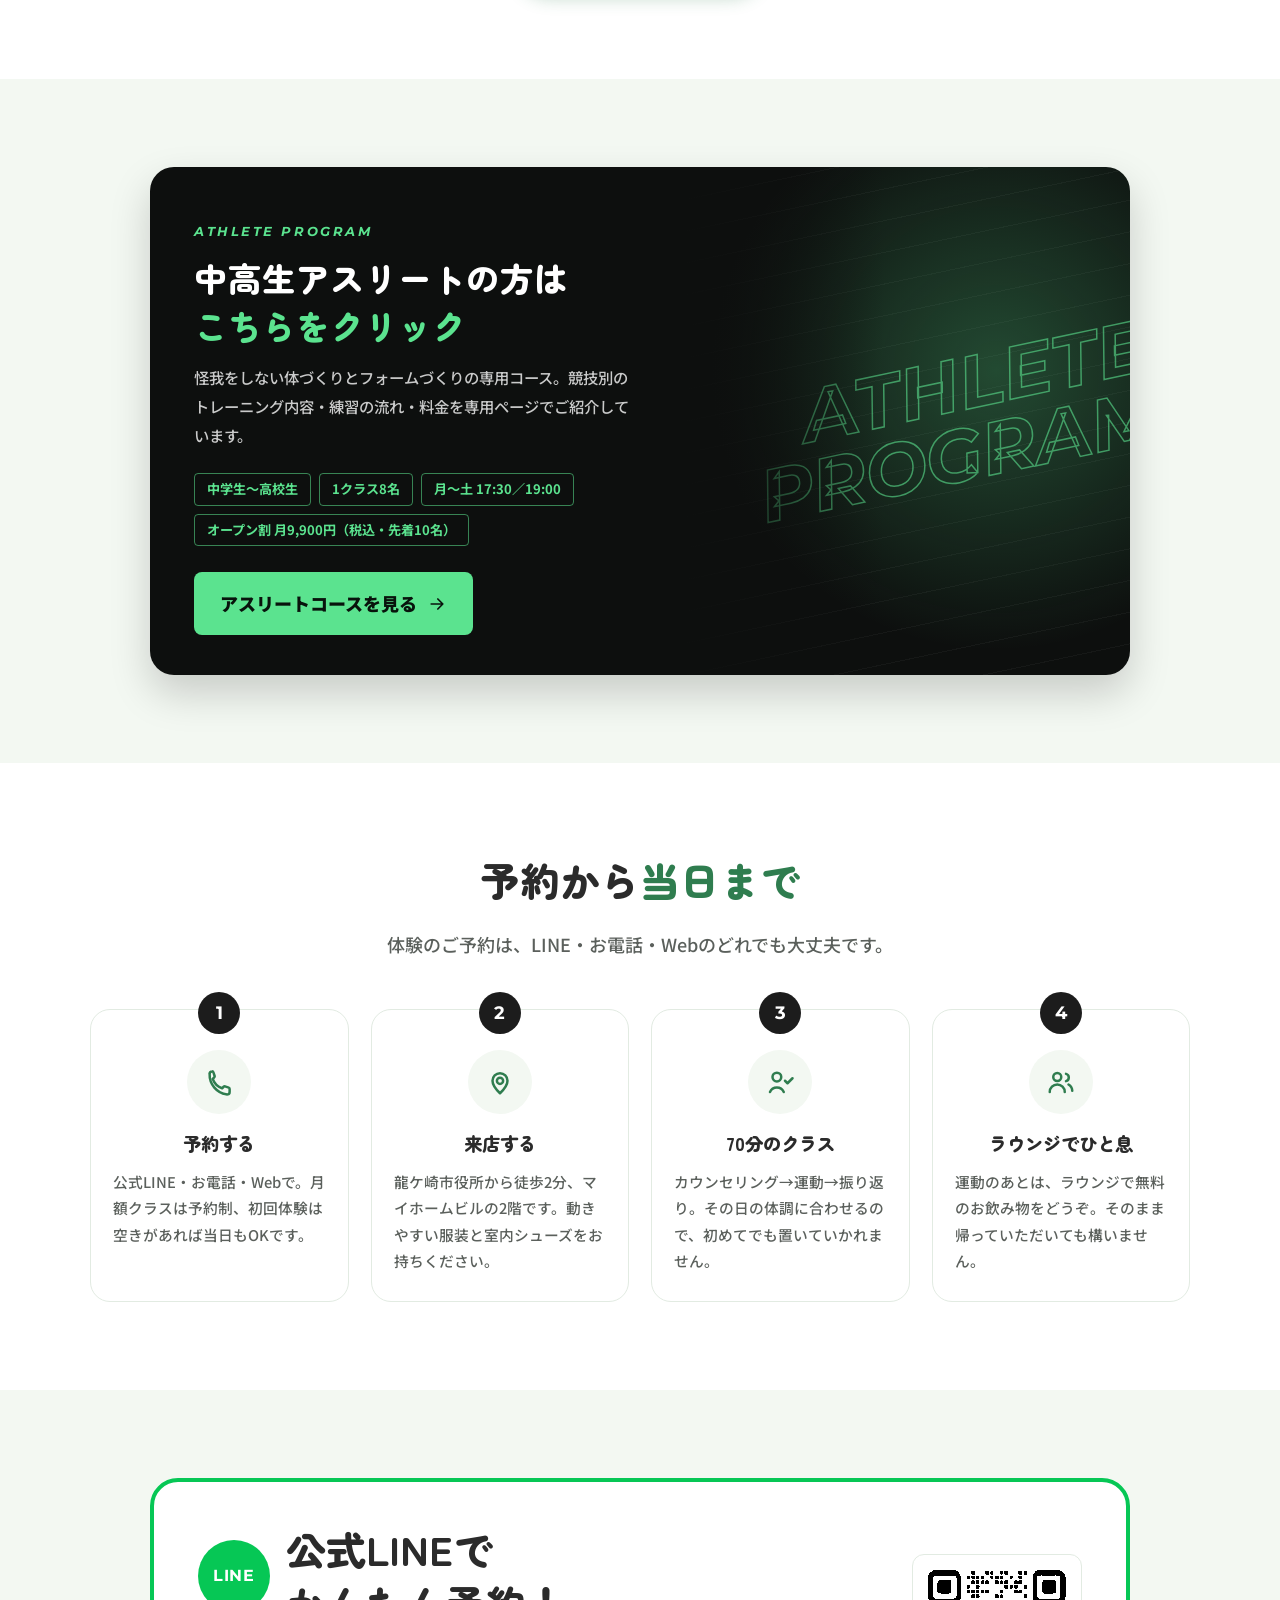
==== commit 30e6060c: "トップ改修: 体験の日の流れを前に出し、文章を具体的な書き方に変更 - 「Recbossはこんなジムです」「体験の日の70分」を追加・上へ移動、4D-Stretchは後ろへ - お客さまの声の欄をIn" ====
--- a/index.html
+++ b/index.html
@@ -13,7 +13,7 @@
   <!-- SNSシェア用 -->
   <meta property="og:type" content="website">
   <meta property="og:title" content="Recboss GYM（レクボス）｜龍ケ崎のセミパーソナルジム">
-  <meta property="og:description" content="ダイエットも、筋力アップも。目的に合わせたオーダーメイドのトレーニングを、救急救命士がサポートするセミパーソナルジム。週1コースはオープン割¥9,900（先着30名・通常¥22,000）。初回体験70分¥1,000。">
+  <meta property="og:description" content="龍ケ崎市役所から徒歩2分。救急救命士が指導する、1クラス5人までのセミパーソナルジム。ダイエットも体力づくりも、メニューはお一人ずつ組みます。週1コースはオープン割¥9,900（先着30名・通常¥22,000）。初回体験70分¥1,000。">
   <meta property="og:locale" content="ja_JP">
   <meta property="og:url" content="https://recbossgym.com/">
   <meta property="og:image" content="https://recbossgym.com/logo-recboss.jpg">
@@ -116,7 +116,6 @@
 
 @media (prefers-reduced-motion: reduce) {
   *, *::before, *::after { animation: none !important; transition: none !important; }
-  [data-r] { opacity: 1 !important; transform: none !important; }
   html { scroll-behavior: auto; }
 }
 
@@ -315,13 +314,15 @@
 /* ══════════════════════════════
    SUPPORT（Recbossのサポート内容）
 ══════════════════════════════ */
-.support-grid { display: grid; grid-template-columns: repeat(4, 1fr); gap: 20px; }
-.sup { text-align: center; padding: 30px 18px 28px; background: #fff; border-radius: 20px; border: 1px solid var(--line); }
-.sup-ic { width: 92px; height: 92px; margin: 0 auto 14px; color: var(--green); position: relative; }
-.sup-ic .ico { width: 92px; height: 92px; stroke-width: 1.6; }
-.sup-ic .ico.heart { color: var(--accent); }
-.sup h3 { font-family: var(--round); font-weight: 900; font-size: 1.16rem; color: var(--green-dark); margin-bottom: 10px; line-height: 1.5; }
-.sup p { font-size: .94rem; color: var(--sub); font-weight: 500; line-height: 1.85; text-align: left; }
+.about { max-width: 920px; margin: 0 auto; display: grid; grid-template-columns: 1fr 1fr; column-gap: 56px; border-top: 2px solid var(--black); }
+.about > div { padding: 26px 0 24px; border-bottom: 1px solid var(--line); }
+.about dt { font-family: var(--round); font-weight: 900; font-size: 1.22rem; color: var(--green-dark); line-height: 1.5; margin-bottom: 6px; }
+.about dd { color: var(--ink); font-weight: 500; line-height: 1.9; }
+.flow-lead { text-align: center; font-weight: 700; margin: -14px 0 32px; }
+.after-class { max-width: 820px; margin: 34px auto 0; background: #fff; border: 1px solid var(--line); border-radius: 16px; padding: 24px 28px; }
+.after-class h3 { font-family: var(--round); font-weight: 900; font-size: 1.15rem; color: var(--green-dark); margin-bottom: 6px; }
+.after-class p { font-weight: 500; }
+.flow-cta { text-align: center; margin-top: 28px; }
 
 /* ══════════════════════════════
    TRAINER（トレーナー紹介）
@@ -607,12 +608,6 @@
 .foot-links a:hover { color: #fff; }
 .foot-bar { max-width: 1100px; margin: 0 auto; border-top: 1px solid rgba(255,255,255,.15); padding-top: 22px; text-align: center; font-size: .8rem; color: rgba(255,255,255,.65); font-family: var(--wm); letter-spacing: .08em; }
 
-/* ── REVEAL（控えめに） ── */
-[data-r] { opacity: 0; transform: translateY(24px); transition: opacity .7s ease, transform .7s ease; }
-[data-r].in { opacity: 1; transform: none; }
-[data-r="1"] { transition-delay: .08s; }
-[data-r="2"] { transition-delay: .16s; }
-[data-r="3"] { transition-delay: .24s; }
 
 .float-cta { display: none; }
 
@@ -621,7 +616,7 @@
 ══════════════════════════════ */
 @media (max-width: 1080px) {
   .nav { display: none; }
-  .support-grid { grid-template-columns: 1fr 1fr; }
+  .about { column-gap: 36px; }
 }
 @media (max-width: 1100px) {
   .hero-card { margin: -48px 20px 0; grid-template-columns: 1fr; gap: 28px; padding: 40px 36px; }
@@ -687,7 +682,9 @@
 }
 @media (max-width: 560px) {
   body { font-size: 17px; }
-  .support-grid { grid-template-columns: 1fr; }
+  .about { grid-template-columns: 1fr; }
+  .after-class { padding: 20px 18px; }
+  .voice p { text-align: left; }
   .goal-grid { grid-template-columns: 1fr; }
   .sp-compare { grid-template-columns: 1fr; }
   .sp-col + .sp-col { border-left: none; border-top: 1px solid var(--line); }
@@ -798,7 +795,6 @@
 .fd-offer h3 { font-weight: 900; font-size: clamp(1.3rem, 2.6vw, 1.7rem); line-height: 1.5; margin-bottom: 8px; }
 .fd-offer h3 em { font-style: normal; color: var(--fd-teal-l); }
 .fd-offer p { font-weight: 500; line-height: 1.9; color: rgba(255,255,255,.86); }
-.fd-now { font-weight: 900 !important; color: #fff !important; font-size: 1.15rem; margin-top: 6px; }
 .fd-note { margin-top: 18px; color: var(--fd-sub); font-size: .8rem; line-height: 1.8; }
 .fd-note a { color: inherit; text-underline-offset: 3px; }
 
@@ -914,8 +910,8 @@
       <p class="hero-open"><b>NOW OPEN</b>2026.10.26 オープン</p>
       <p class="hero-new"><a href="#fourd">2027年2月 4Dストレッチ導入予定</a></p>
       <h1 class="hero-h1wrap" id="hero-title"><span class="hero-for">龍ケ崎・馴馬｜50〜60代のセミパーソナルジム</span><span class="hero-h1">健康寿命を<br>のばす習慣を</span></h1>
-      <p class="hero-sub">ダイエットも、体力づくりも。<br>目的に合わせたオーダーメイド。</p>
-      <p class="hero-lead">やせたい、筋力をつけたい、いつまでも元気に動ける体でいたい——目的は人それぞれ。Recboss personal GYMは、一人ひとりの目的と体力に合わせたトレーニングで、あなたの「これから」を全力でサポートします。</p>
+      <p class="hero-sub">ダイエットも、体力づくりも。<br>メニューはお一人ずつ組みます。</p>
+      <p class="hero-lead">トレーナー2人でやっている、1クラス5人までの小さなジムです。毎回はじめの10分で体調を伺ってから、その日のメニューを決めます。運動が何年ぶりでも、椅子に座ったままの運動から始められます。</p>
       <div class="hero-btns">
         <a href="https://calendar.app.google/3XQc4kLp7om91zVH8" target="_blank" rel="noopener" class="btn btn-main">体験を予約する</a>
         <a href="https://lin.ee/PnJCTCy" target="_blank" rel="noopener" class="btn btn-line"><span class="line-badge" aria-hidden="true">LINE</span>LINEで相談する</a>
@@ -936,7 +932,7 @@
     <img class="manifesto-mark" src="img/mark-light.webp" alt="" width="380" height="263">
     <div>
       <q>病院に通う未来より、<br><span class="y">ジムに通う今</span>を。</q>
-      <p>健康は、悪くなってから取り戻すより、元気なうちから守っていくもの。週1回の運動習慣で、いつまでも動ける体を。病気になってからお金をかけるのではなく、今から体を動かすことに使う。10年後、20年後も元気に動ける体づくりを、龍ケ崎から。</p>
+      <p>体は、悪くしてから取り戻すより、動けるうちに保つほうがずっと楽です。そのために要るのは、きつい運動より、週に1回でも続けて体を動かすことだと私たちは考えています。10年後も、自分の足で買い物や旅行に出かけられるように。Recbossはそのためのジムです。</p>
       <small>週1コースはオープン割 月¥9,900（税込・先着30名）からはじめられます。</small>
     </div>
   </div>
@@ -946,56 +942,194 @@
 <section class="section" id="support">
   <div class="wrap">
     <div class="head">
-      <span class="wm-label">Support</span>
-      <h2><span class="ribbon">Recbossのサポート内容</span></h2>
-    </div>
-    <div class="support-grid">
-      <article class="sup" data-r>
-        <div class="sup-ic"><svg class="ico" aria-hidden="true"><use href="#i-medical"/></svg></div>
-        <h3>救急救命士が<br>サポート</h3>
-        <p>国家資格をもつ救急救命士が、その日の体調を確かめながら、一人ひとりの体や目標に合わせたオーダーメイドのプログラムを提供します。</p>
-      </article>
-      <article class="sup" data-r="1">
-        <div class="sup-ic"><svg class="ico" aria-hidden="true"><use href="#i-runner"/></svg></div>
-        <h3>健康寿命を<br>のばす</h3>
-        <p>筋力・バランス・持久力をバランスよく整え、元気に動ける体へ。</p>
-      </article>
-      <article class="sup" data-r="2">
-        <div class="sup-ic"><svg class="ico heart" aria-hidden="true"><use href="#i-heart"/></svg></div>
-        <h3>生活習慣病の<br>予防</h3>
-        <p>運動習慣は血圧や血糖値の改善につながるとされ、将来のリスク軽減に役立ちます。</p>
-      </article>
-      <article class="sup" data-r="3">
-        <div class="sup-ic"><svg class="ico" aria-hidden="true"><use href="#i-smile"/></svg></div>
-        <h3>安心・<br>続けやすい</h3>
-        <p>無理のないペースで、楽しく続けられる環境をご用意。運動が久しぶりの方も安心です。</p>
-      </article>
-    </div>
+      <h2><span class="ribbon">Recbossはこんなジムです</span></h2>
+    </div>
+    <dl class="about">
+      <div>
+        <dt>救急救命士がいます</dt>
+        <dd>代表のAoiは、国家資格をもつ救急救命士です。クラスの前に必ず体調を伺い、必要なときは血圧も測ります。調子がよくない日は、運動を軽くするか、お休みにします。</dd>
+      </div>
+      <div>
+        <dt>1クラスは5人まで</dt>
+        <dd>全員の動きにトレーナーの目が届く人数にしています。同じクラスの中でも、種目や回数はお一人ずつ変えます。</dd>
+      </div>
+      <div>
+        <dt>椅子の運動から、器具まで</dt>
+        <dd>膝や腰が気になる日は、椅子に座ったままでも運動できます。慣れてきたら、器具を使って少しずつ負荷を上げます。痛いときは休んでください。</dd>
+      </div>
+      <div>
+        <dt>終わったら、ラウンジでお茶を</dt>
+        <dd>クラスのあとは、ラウンジで無料のお飲み物をお出ししています。少し話していっても、そのまま帰っても大丈夫です。</dd>
+      </div>
+    </dl>
 
     <div class="goals" id="goals">
-      <h3 class="goal-title">目的は、人それぞれ。<span>メニューは、一人ひとりオーダーメイド。</span></h3>
-      <p class="goal-lead">Recbossはリハビリ施設や介護施設ではなく、しっかり体を動かすトレーニングジムです。カウンセリングで伺った目的と体力に合わせて、運動の種類も強さもお一人ずつ組み立てます。</p>
+      <h3 class="goal-title">やせたい方も、体力をつけたい方も。<span>目的に合わせてメニューを組みます</span></h3>
+      <p class="goal-lead">Recbossはリハビリ施設や介護施設ではなく、しっかり体を動かすトレーニングジムです。最初に目的を伺って、運動の種類も強さもお一人ずつ決めています。</p>
       <div class="goal-grid">
-        <div class="sp-card" data-r>
+        <div class="sp-card">
           <h3><svg class="ico" aria-hidden="true"><use href="#i-runner"/></svg>ダイエット・引き締め</h3>
-          <p>筋力トレーニングと有酸素運動を組み合わせて、体重や見た目の変化を目指す方に。体力に合わせて、しっかり汗をかくメニューも組めます。</p>
+          <p>体重や見た目を変えたい方には、筋力トレーニングと有酸素運動を組み合わせます。体力がある方には、しっかり汗をかくメニューにします。</p>
         </div>
-        <div class="sp-card" data-r="1">
+        <div class="sp-card">
           <h3><svg class="ico" aria-hidden="true"><use href="#i-dumbbell"/></svg>筋力・体力アップ</h3>
-          <p>器具を使った筋力トレーニングで、階段や重い荷物もラクに感じる体へ。レベルに合わせて負荷を少しずつ上げていきます。</p>
+          <p>器具を使って筋力をつけていきます。階段や重い買い物袋が前より楽になるのが目安です。負荷は様子を見ながら少しずつ上げます。</p>
         </div>
-        <div class="sp-card" data-r="2">
+        <div class="sp-card">
           <h3><svg class="ico" aria-hidden="true"><use href="#i-walk"/></svg>姿勢・動きやすい体</h3>
-          <p>ストレッチや体幹トレーニングで、姿勢や体の動かしやすさを整えます。ゴルフや趣味のスポーツを長く楽しみたい方にも。</p>
+          <p>ストレッチと体幹トレーニングが中心です。ゴルフなど、趣味のスポーツを長く続けたい方にも向いています。</p>
         </div>
-        <div class="sp-card" data-r="3">
+        <div class="sp-card">
           <h3><svg class="ico" aria-hidden="true"><use href="#i-heart"/></svg>健康維持・体力づくり</h3>
-          <p>運動が久しぶりの方や、膝・腰に不安がある方は、椅子を使った軽い運動から無理なくスタートできます。</p>
+          <p>運動が久しぶりの方や、膝・腰が気になる方は、椅子を使った軽い運動から始めます。</p>
         </div>
       </div>
       <p class="goal-note">同じクラスの中でも、お一人ずつ種目や負荷を調整します。</p>
       <p class="more-link"><a href="diet.html">50代・60代から始めるダイエットについて詳しく<span aria-hidden="true">→</span></a></p>
     </div>
+  </div>
+</section>
+
+<!-- ════ CLASS FLOW ════ -->
+<section class="section bg-pale" id="class">
+  <div class="wrap">
+    <div class="flow-head">
+      <h2><span class="ribbon">体験の日の70分</span></h2>
+      <span class="per-class"><svg class="ico" aria-hidden="true"><use href="#i-clock"/></svg>1回 <b>70</b>分</span>
+    </div>
+    <p class="flow-lead">体験も、ふだんのクラスも、同じ70分です。<br>体験の日はこんなふうに進みます。</p>
+    <ol class="cflow">
+      <li class="cstep">
+        <div class="cstep-top"><span class="cmin">10<small>分</small></span><h3>カウンセリング</h3></div>
+        <p>体調と、気になっているところを伺います。体験の日はここで、前屈・片足立ち・椅子の立ち座り・腕の上がり方の4つを測ります。そのあと、今日やる運動を1分半ほどの動画で先にお見せします。</p>
+        <img src="img/flow-counseling.webp" alt="カウンセリング：受付でトレーナーが体の図を見せながら体調やお悩みを聞いている様子" width="600" height="335" loading="lazy">
+      </li>
+      <li class="carrow" aria-hidden="true"><svg viewBox="0 0 18 28"><path d="M0 0l18 14L0 28z"/></svg></li>
+      <li class="cstep">
+        <div class="cstep-top"><span class="cmin">50<small>分</small></span><h3>運動</h3></div>
+        <p>体験では、もも上げ、椅子スクワット、かかと上げ、サイドステップが中心です。回数はその場で決めます。きつければ椅子や支えを使い、痛ければ休んでください。</p>
+        <img src="img/flow-training.webp" alt="運動：マットの上でストレッチする女性を、トレーナーがそばで支えている様子" width="600" height="335" loading="lazy">
+      </li>
+      <li class="carrow" aria-hidden="true"><svg viewBox="0 0 18 28"><path d="M0 0l18 14L0 28z"/></svg></li>
+      <li class="cstep">
+        <div class="cstep-top"><span class="cmin">10<small>分</small></span><h3>振り返り</h3></div>
+        <p>はじめに測った4つを、もう一度測ります。70分でどこが変わったか、数字を見ながら一緒に確かめます。</p>
+        <img src="img/flow-review.webp" alt="振り返り：いすに座ってトレーナーと女性が今日の運動を振り返っている様子" width="600" height="335" loading="lazy">
+      </li>
+    </ol>
+    <div class="after-class">
+      <h3>クラスのあと</h3>
+      <p>ラウンジでお茶を飲みながら、感想を聞かせてください（お急ぎの方はそのままお帰りいただけます）。コースや料金のご説明もここでしますが、その場で入会を決めていただく必要はありません。ご家族と相談してからで大丈夫です。</p>
+    </div>
+    <p class="note">※ふだんのクラスも、カウンセリング10分＋運動50分＋振り返り10分で進みます。測定での変化には個人差があります。</p>
+    <div class="flow-cta"><a href="https://calendar.app.google/3XQc4kLp7om91zVH8" target="_blank" rel="noopener" class="btn btn-main">体験を予約する（70分 1,000円）</a></div>
+  </div>
+</section>
+
+<!-- ════ TRAINER ════ -->
+<section class="section" id="trainer">
+  <div class="wrap">
+    <div class="head">
+      <h2><span class="ribbon">トレーナー紹介</span></h2>
+    </div>
+    <div class="trainer-grid">
+      <div class="trainer-photo">
+        <img src="img/trainer-aoi.webp" alt="Recbossのロゴボードを持って笑顔で立つ代表トレーナー 川隅蒼生（Aoi）" width="540" height="600" loading="lazy">
+      </div>
+      <div class="trainer-text">
+        <ul class="trainer-tags"><li>代表</li><li>救急救命士（国家資格）</li><li>龍ケ崎出身</li><li>サッカー歴14年</li></ul>
+        <h3 class="trainer-name">川隅 蒼生<span>Aoi</span></h3>
+        <p class="trainer-msg">龍ケ崎で生まれ育ちました。小・中学生のときはアイデンティみらい、高校は日本体育大学柏高等学校でサッカーをしていて、プロを目指していました。ところが膝に大きな怪我をして、その道はあきらめることになりました。体が思うように動かないのがどれだけつらいか、そのときに知りました。</p>
+        <p class="trainer-msg">そのあと日本体育大学の救急医療学科に進み、救急救命士になりました。救急の現場で見てきたことと、自分の怪我のこと。どちらも、地元の人が10年後も自分の足で歩けるように役立てたいと思い、Recbossを始めました。</p>
+        <p class="trainer-msg">クラスでは最初に体調を伺って、その日の様子に合わせて進めます。運動が久しぶりでも大丈夫です。</p>
+        <ul class="trainer-points">
+          <li><b>救急救命士（国家資格）</b>日本体育大学 救急医療学科で学びました。体調の小さな変化に気を配り、もしもの時も落ち着いて対応します</li>
+          <li><b>サッカー歴14年（4〜18歳）</b>アイデンティみらい、日本体育大学柏高校でプレー。怪我をした経験から、体に負担の少ない動かし方をお伝えします</li>
+          <li><b>地元・龍ケ崎</b>体のことを気軽に聞ける、近所のトレーナーでいたいと思っています</li>
+        </ul>
+      </div>
+    </div>
+    <div class="trainer-grid">
+      <div class="trainer-photo">
+        <img src="img/trainer-daiki.webp" alt="Recbossのロゴボードを持って笑顔で立つ副代表トレーナー 土生大貴（Daiki）" width="540" height="600" loading="lazy">
+      </div>
+      <div class="trainer-text">
+        <ul class="trainer-tags"><li>副代表</li><li>20歳・現役大学生</li><li>つくば市出身</li><li>ラグビー 関東大会2位</li><li>ベンチプレス100kg</li></ul>
+        <h3 class="trainer-name">土生 大貴<span>Daiki</span></h3>
+        <p class="trainer-msg">つくば市出身。子どもの頃から水泳・体操、サッカーと体を動かし続け、牛久高校ではラグビー部へ。入部してすぐ足の靭帯を損傷し、1年生の文化祭は松葉杖で過ごしましたが、その後、県内の合同選抜で関東大会2位を経験しました。動きたいのに動けない時期があったので、急がせる指導はしません。</p>
+        <p class="trainer-msg">Recbossを始めたきっかけは、2人の祖母です。母方の祖母は卓球を続けていて、そこで友達もできました。父方の祖母は体が弱って、大好きだった旅行にもあまり行けないまま亡くなりました。もっと体を動かす習慣があったら、やりたいことをもう少しできたんじゃないか。今でもそう思います。体を動かせて、友達もできる場所を龍ケ崎につくりたくて、Aoiと一緒に始めました。</p>
+        <p class="trainer-msg">今は麗澤大学で経営学と英語を勉強しながら、トレーナーをして、このホームページや予約の仕組みも作っています。趣味はドライブで、車が大好きです。車の話もぜひ聞かせてください。</p>
+        <ul class="trainer-points">
+          <li><b>週5日の筋トレでベンチプレス100kg</b>体重68kgで達成。高校のトレーニングルームでは「住人」と呼ばれ、仲間から相談を受けていました</li>
+          <li><b>水泳・体操・サッカー</b>つくばFC、FCバルツォでプレーし、フォワードとして中学3年までサッカーを続けました</li>
+          <li><b>顔なじみができる場所に</b>運動だけして帰るのではなく、ちょっと話していける場所にしたいと思っています</li>
+        </ul>
+      </div>
+    </div>
+  </div>
+</section>
+
+<!-- ════ TURTLE（ロゴの想い）════ -->
+<section class="section bg-pale" id="turtle">
+  <div class="wrap turtle-grid">
+    <div class="turtle-art">
+      <img src="img/turtle.webp" alt="Recboss personal GYM のロゴ。Rの文字を甲羅にした亀" width="672" height="640" loading="lazy">
+      <p class="proverb" aria-hidden="true">鶴は千年、<span>亀は万年</span></p>
+    </div>
+    <div class="turtle-text">
+      <h2>長生きの象徴を、<br><span class="g">ロゴにしました。</span></h2>
+      <p>「鶴は千年、亀は万年」。Recbossのロゴの亀は、この日本のことわざから生まれました。亀は昔から、長生きと健康を願う縁起ものです。</p>
+      <p>長く生きるだけでなく、自分の足で歩いて、好きなことを続けられる時間を長くしたい。そう思って、このロゴにしました。亀のように、週1回を一歩ずつ続けていきましょう。</p>
+      <ul class="turtle-words">
+        <li>長寿の願い</li><li>健康寿命</li><li>一歩ずつ、コツコツ</li>
+      </ul>
+    </div>
+  </div>
+</section>
+
+<!-- ════ SEMI-PERSONAL ════ -->
+<section class="section" id="semipro">
+  <div class="wrap">
+    <div class="head head-plain">
+      <h2>「<span class="g">セミパーソナル</span>」って？</h2>
+      <p class="lead">大勢のジムは気後れする。でも1対1は緊張するし、料金も高い。<br>その間をとったのが、セミパーソナルです。</p>
+    </div>
+    <div class="sp-compare">
+      <div class="sp-col"><small>一般的なジム</small><b>大人数</b><span>自分で考えて運動</span></div>
+      <div class="sp-col us"><small>Recbossのセミパーソナル</small><b>最大5名</b><span>先生ひとりがしっかり見守る</span></div>
+      <div class="sp-col"><small>マンツーマン</small><b>1対1</b><span>緊張しやすく料金も高め</span></div>
+    </div>
+    <div class="sp-grid">
+      <div class="sp-card">
+        <h3><svg class="ico" aria-hidden="true"><use href="#i-users"/></svg>ひとりじゃない</h3>
+        <p>同じクラスに何人かいるので、自分だけがずっと見られている緊張がありません。毎週顔を合わせるうちに、話す相手もできてきます。</p>
+      </div>
+      <div class="sp-card">
+        <h3><svg class="ico" aria-hidden="true"><use href="#i-usercheck"/></svg>先生の目が届く</h3>
+        <p>5人までなので、フォームの崩れや疲れ具合にすぐ気づけます。その場で回数や種目を変えます。</p>
+      </div>
+      <div class="sp-card">
+        <h3><svg class="ico" aria-hidden="true"><use href="#i-star"/></svg>お手頃で、続く</h3>
+        <p>1対1のパーソナルより料金を抑えられます。月々の負担が軽いぶん、長く続けやすくなります。</p>
+      </div>
+    </div>
+    <p class="more-link"><a href="semi-personal.html">セミパーソナルとパーソナルジムの違いを詳しく<span aria-hidden="true">→</span></a></p>
+  </div>
+</section>
+
+<!-- ════ RECOMMEND ════ -->
+<section class="section bg-pale" id="recommend">
+  <div class="rec-box">
+    <h2 class="ribbon green">こんな方に<span class="hl">おすすめ！</span></h2>
+    <ul class="rec-list">
+      <li><span class="chk"><svg class="ico" aria-hidden="true"><use href="#i-check"/></svg></span>ダイエット・体の引き締めをしたい</li>
+      <li><span class="chk"><svg class="ico" aria-hidden="true"><use href="#i-check"/></svg></span>運動不足を解消したい</li>
+      <li><span class="chk"><svg class="ico" aria-hidden="true"><use href="#i-check"/></svg></span>ジムに通っても何をすればいいか分からない</li>
+      <li><span class="chk"><svg class="ico" aria-hidden="true"><use href="#i-check"/></svg></span>一人では運動が続かない</li>
+      <li><span class="chk"><svg class="ico" aria-hidden="true"><use href="#i-check"/></svg></span>筋力をつけて、いつまでも元気に動ける体でいたい</li>
+      <li><span class="chk"><svg class="ico" aria-hidden="true"><use href="#i-check"/></svg></span>膝や腰に不安があり、無理なく始めたい</li>
+    </ul>
+    <p class="rec-foot">ひとつでも当てはまったら、まずは体験へ。</p>
   </div>
 </section>
 
@@ -1004,14 +1138,14 @@
   <div class="fd-hero">
     <img class="fd-mark" src="img/4d-mark.webp" alt="" width="480" height="455" loading="lazy" aria-hidden="true">
     <div class="fd-wrap fd-hero-in">
-      <div class="fd-hero-txt" data-r>
+      <div class="fd-hero-txt">
         <p class="fd-badge"><span>COMING SOON</span>2027年2月 導入予定</p>
         <img class="fd-logo" src="img/4d-logo-white.webp" alt="4D-Stretch" width="430" height="142" loading="lazy">
         <h2 id="fd-title"><span>ひねって、</span><span>ゆるめて、</span><br><em>“動ける体”</em>へ。</h2>
         <p class="fd-lead">Recbossに、マシンブランド「4D-Stretch」の下半身用・上半身用の2台がやってきます。股関節や肩甲骨まわりを、ひねりながら大きく動かす。龍ケ崎ではまだ出会う機会の少ないマシンです。</p>
         <a class="fd-jump" href="#fd-product">導入する2台のマシンを見る<span aria-hidden="true">→</span></a>
       </div>
-      <div class="fd-hero-img" data-r="1">
+      <div class="fd-hero-img">
         <div class="fd-floor" aria-hidden="true"></div>
         <img class="fd-h-hip" src="img/4d-hip.webp" alt="4D-Stretch トータルヒップジョイント（下半身用マシン）" width="1400" height="920" loading="lazy">
         <img class="fd-h-sh" src="img/4d-shoulder.webp" alt="4D-Stretch トータルショルダージョイント（上半身用マシン）" width="620" height="1215" loading="lazy">
@@ -1021,24 +1155,24 @@
 
   <div class="fd-body">
     <div class="fd-wrap">
-      <div class="fd-h" data-r>
+      <div class="fd-h">
         <span class="fd-en">Concept</span>
         <h3>力を抜いて、マシンの動きにまかせる。</h3>
         <p>4D-Stretchは、筋肉を大きくするための「重さを持ち上げるマシン」ではありません。マシンのガイドに沿って、関節をひねりながら大きくくり返し動かす、モビリティ（動きやすさ）のためのトレーニングマシンです。</p>
       </div>
       <ol class="fd-points">
-        <li data-r><b>01</b><h4>ひねり（回旋）が入る</h4><p>曲げる・伸ばすだけでなく、関節をひねる動きを加えます。ふだんのトレーニングでは出しにくい、立体的な動きです。</p></li>
-        <li data-r="1"><b>02</b><h4>力まず、大きく動ける</h4><p>マシンが軌道をガイドするので、毎回同じ動きをくり返せます。力を抜いたまま、関節を大きく動かしていきます。</p></li>
-        <li data-r="2"><b>03</b><h4>高い負荷をかけない</h4><p>メーカーによると、小学生からご高齢の方まで使えるマシンです。運動が久しぶりの方も、体調を確認しながら取り入れられます。</p></li>
+        <li><b>01</b><h4>ひねり（回旋）が入る</h4><p>曲げる・伸ばすだけでなく、関節をひねる動きを加えます。ふだんのトレーニングでは出しにくい、立体的な動きです。</p></li>
+        <li><b>02</b><h4>力まず、大きく動ける</h4><p>マシンが軌道をガイドするので、毎回同じ動きをくり返せます。力を抜いたまま、関節を大きく動かしていきます。</p></li>
+        <li><b>03</b><h4>高い負荷をかけない</h4><p>メーカーによると、小学生からご高齢の方まで使えるマシンです。運動が久しぶりの方も、体調を確認しながら取り入れられます。</p></li>
       </ol>
 
-      <div class="fd-h" id="fd-product" data-r>
+      <div class="fd-h" id="fd-product">
         <span class="fd-en">Product</span>
         <h3>Recbossに入る2台のマシン</h3>
         <p>下半身用・上半身用の2台をそろえて導入します。</p>
       </div>
       <div class="fd-products">
-        <article class="fd-card" data-r>
+        <article class="fd-card">
           <div class="fd-card-img"><span>LOWER BODY</span><img src="img/4d-hip.webp" alt="トータルヒップジョイント" width="1400" height="920" loading="lazy"></div>
           <div class="fd-card-body">
             <p class="fd-model">Total Hip Joint</p>
@@ -1054,7 +1188,7 @@
             </figure>
           </div>
         </article>
-        <article class="fd-card" data-r="1">
+        <article class="fd-card">
           <div class="fd-card-img"><span>UPPER BODY</span><img src="img/4d-shoulder.webp" alt="トータルショルダージョイント" width="620" height="1215" loading="lazy"></div>
           <div class="fd-card-body">
             <p class="fd-model">Total Shoulder Joint</p>
@@ -1071,160 +1205,20 @@
           </div>
         </article>
       </div>
-      <ul class="fd-for" data-r>
+      <ul class="fd-for">
         <li><b>ゴルフを長く楽しみたい方に</b>股関節と肩甲骨まわりを動かし、スイングでひねりやすい体を目指します</li>
         <li><b>肩や腰まわりが固まりがちな方に</b>力を抜いて、マシンの動きに合わせて動かします</li>
         <li><b>これからも動ける体でいたい方に</b>いつものトレーニングに、動きやすさの習慣を加えます</li>
       </ul>
-      <div class="fd-offer" data-r>
+      <div class="fd-offer">
         <div>
           <h3>オープン割なら、導入後も<em>月9,900円</em>のまま</h3>
-          <p>週1コースのオープン割（先着30名）は、入会後もずっと月9,900円。4D-Stretchが入っても料金は据置です。龍ケ崎周辺ではまだ出会う機会の少ないマシンを、この料金で続けられるのはオープン割の方だけ。先着30名に達すると、通常料金の月22,000円になります。</p>
-          <p class="fd-now">はじめるなら、今です。</p>
+          <p>週1コースのオープン割（先着30名）は、入会後もずっと月9,900円です。4D-Stretchが入っても料金は変わりません。先着30名に達したあとは、通常料金の月22,000円になります。</p>
         </div>
         <a href="https://calendar.app.google/3XQc4kLp7om91zVH8" target="_blank" rel="noopener" class="btn btn-main">まずは体験を予約する</a>
       </div>
       <p class="fd-note">※導入時期は予定であり、変更になる場合があります。※金額は税込です。※感じ方や変化には個人差があります。痛みのある方、通院中の方は事前にご相談ください。<br>※マシンの写真・映像・ロゴは4D-Stretch株式会社の提供です。メニュー数はメーカー公表の目安です。製品の詳細は<a href="https://4d-stretch.com/" target="_blank" rel="noopener">4D-Stretch公式サイト</a>をご覧ください。<br>Recbossでの導入については<a href="4d-stretch.html">4D-Stretchの紹介ページ</a>にもまとめています。</p>
     </div>
-  </div>
-</section>
-
-<!-- ════ TRAINER ════ -->
-<section class="section bg-pale" id="trainer">
-  <div class="wrap">
-    <div class="head">
-      <span class="wm-label">Trainer</span>
-      <h2><span class="ribbon">トレーナー紹介</span></h2>
-    </div>
-    <div class="trainer-grid">
-      <div class="trainer-photo" data-r>
-        <img src="img/trainer-aoi.webp" alt="Recbossのロゴボードを持って笑顔で立つ代表トレーナー 川隅蒼生（Aoi）" width="540" height="600" loading="lazy">
-      </div>
-      <div class="trainer-text" data-r="1">
-        <ul class="trainer-tags"><li>代表</li><li>救急救命士（国家資格）</li><li>龍ケ崎出身</li><li>サッカー歴14年</li></ul>
-        <h3 class="trainer-name">川隅 蒼生<span>Aoi</span></h3>
-        <p class="trainer-msg">龍ケ崎で生まれ育ち、小学生から中学生まではアイデンティみらい、高校は日本体育大学柏高等学校でサッカーに打ち込み、プロを目指していました。しかし膝の大きな怪我を経験し、プロへの道を断念。怪我で思うように体が動かないつらさを、身をもって知りました。</p>
-        <p class="trainer-msg">その後、日本体育大学 救急医療学科で学び、救急救命士に。救急の現場で積んできた経験と、自分自身の怪我の経験。その両方を活かして、地元の皆さんの「10年後も自分の足で歩ける体」を支えたい——そんな想いでRecbossを立ち上げました。</p>
-        <p class="trainer-msg">クラスではまず、その日の体調をしっかり確認してから、一人ひとりに合わせて無理なく進めます。運動が久しぶりの方も、どうぞ安心してお越しください。</p>
-        <ul class="trainer-points">
-          <li><b>救急救命士（国家資格）</b>日本体育大学 救急医療学科で学んだ知識で、体調の小さな変化に気づき、もしもの時も落ち着いて対応します</li>
-          <li><b>サッカー歴14年（4〜18歳）</b>アイデンティみらい、日本体育大学柏高校でプレー。競技と怪我の経験をもとに、体の正しい使い方を丁寧にお伝えします</li>
-          <li><b>地元・龍ケ崎</b>近くで気軽に相談できる「かかりつけのトレーナー」を目指しています</li>
-        </ul>
-      </div>
-    </div>
-    <div class="trainer-grid">
-      <div class="trainer-photo" data-r>
-        <img src="img/trainer-daiki.webp" alt="Recbossのロゴボードを持って笑顔で立つ副代表トレーナー 土生大貴（Daiki）" width="540" height="600" loading="lazy">
-      </div>
-      <div class="trainer-text" data-r="1">
-        <ul class="trainer-tags"><li>副代表</li><li>20歳・現役大学生</li><li>つくば市出身</li><li>ラグビー 関東大会2位</li><li>ベンチプレス100kg</li></ul>
-        <h3 class="trainer-name">土生 大貴<span>Daiki</span></h3>
-        <p class="trainer-msg">つくば市出身。子どもの頃から水泳・体操、サッカーと体を動かし続け、牛久高校ではラグビー部へ。入部してすぐ足の靭帯を損傷し、1年生の文化祭は松葉杖で過ごしましたが、その後、県内の合同選抜で関東大会2位を経験しました。思うように動けない時期を知っているからこそ、一人ひとりのペースを大切にします。</p>
-        <p class="trainer-msg">Recbossの原点は2人の祖母です。卓球で運動を続け、友達もできた母方の祖母。体が弱り、大好きな旅行も満足にできないまま亡くなった父方の祖母。「運動の習慣が十分にあれば、もう少し最後までやりたいことができたのかもしれない」——今でもそう思います。体を動かせて友達もできる場所を龍ケ崎につくりたいと、Aoiと一緒に立ち上げました。</p>
-        <p class="trainer-msg">今は麗澤大学で経営学と英語を学びながら、トレーナーとして指導し、ホームページやシステムづくりも担当。趣味はドライブで、車が大好きです。車の話でも、気軽に声をかけてください。</p>
-        <ul class="trainer-points">
-          <li><b>週5日の筋トレでベンチプレス100kg</b>体重68kgで達成。高校のトレーニングルームでは「住人」と呼ばれ、仲間から相談を受けていました</li>
-          <li><b>水泳・体操・サッカー</b>つくばFC、FCバルツォでプレーし、フォワードとして中学3年までサッカーを続けました</li>
-          <li><b>みんなのコミュニティに</b>運動するだけでなく、会話が生まれる「顔なじみの場所」を目指しています</li>
-        </ul>
-      </div>
-    </div>
-  </div>
-</section>
-
-<!-- ════ TURTLE（ロゴの想い）════ -->
-<section class="section bg-pale" id="turtle">
-  <div class="wrap turtle-grid">
-    <div class="turtle-art" data-r>
-      <img src="img/turtle.webp" alt="Recboss personal GYM のロゴ。Rの文字を甲羅にした亀" width="672" height="640" loading="lazy">
-      <p class="proverb" aria-hidden="true">鶴は千年、<span>亀は万年</span></p>
-    </div>
-    <div class="turtle-text" data-r="1">
-      <span class="wm-label">Our Logo</span>
-      <h2>長生きの象徴を、<br><span class="g">ロゴにしました。</span></h2>
-      <p>「鶴は千年、亀は万年」。Recbossのロゴの亀は、この日本のことわざから生まれました。亀は昔から、長生きと健康を願う縁起ものとして親しまれてきた存在です。</p>
-      <p>わたしたちが目指すのは、ただ長く生きることではなく、いつまでも自分の足で歩き、好きなことを楽しめる「健康寿命」をのばすこと。亀のように一歩ずつ、週1回の運動習慣を積み重ねて、あなたの「これから」を長く支えます。</p>
-      <ul class="turtle-words">
-        <li>長寿の願い</li><li>健康寿命</li><li>一歩ずつ、コツコツ</li>
-      </ul>
-    </div>
-  </div>
-</section>
-
-<!-- ════ SEMI-PERSONAL ════ -->
-<section class="section" id="semipro">
-  <div class="wrap">
-    <div class="head head-plain">
-      <span class="wm-label">Semi-Personal</span>
-      <h2>「<span class="g">セミパーソナル</span>」って？</h2>
-      <p class="lead">大勢のジムはちょっと不安。でも1対1は緊張する。<br>そんな方に、ちょうどいい“あいだ”の運動スタイルです。</p>
-    </div>
-    <div class="sp-compare" data-r>
-      <div class="sp-col"><small>一般的なジム</small><b>大人数</b><span>自分で考えて運動</span></div>
-      <div class="sp-col us"><small>Recbossのセミパーソナル</small><b>最大5名</b><span>先生ひとりがしっかり見守る</span></div>
-      <div class="sp-col"><small>マンツーマン</small><b>1対1</b><span>緊張しやすく料金も高め</span></div>
-    </div>
-    <div class="sp-grid">
-      <div class="sp-card" data-r>
-        <h3><svg class="ico" aria-hidden="true"><use href="#i-users"/></svg>ひとりじゃない</h3>
-        <p>少人数の仲間と一緒だから、はじめてでも心細くありません。顔なじみができると、自然と通うのが楽しみになります。</p>
-      </div>
-      <div class="sp-card" data-r="1">
-        <h3><svg class="ico" aria-hidden="true"><use href="#i-usercheck"/></svg>先生の目が届く</h3>
-        <p>最大5名までだから、先生の目がちゃんと届きます。あなたの目的や体の調子に合わせて、その場で運動を調整します。</p>
-      </div>
-      <div class="sp-card" data-r="2">
-        <h3><svg class="ico" aria-hidden="true"><use href="#i-star"/></svg>お手頃で、続く</h3>
-        <p>マンツーマンより、ぐっとお手頃な料金。毎月の負担が軽いから、あせらず、長く続けられます。</p>
-      </div>
-    </div>
-    <p class="more-link"><a href="semi-personal.html">セミパーソナルとパーソナルジムの違いを詳しく<span aria-hidden="true">→</span></a></p>
-  </div>
-</section>
-
-<!-- ════ CLASS FLOW ════ -->
-<section class="section bg-pale" id="class">
-  <div class="wrap">
-    <div class="flow-head">
-      <h2><span class="ribbon">クラスの流れ</span></h2>
-      <span class="per-class"><svg class="ico" aria-hidden="true"><use href="#i-clock"/></svg>1回 <b>70</b>分</span>
-    </div>
-    <ol class="cflow">
-      <li class="cstep" data-r>
-        <div class="cstep-top"><span class="cmin">10<small>分</small></span><h3>カウンセリング</h3></div>
-        <p>その日の体調やお悩みをお伺いし、メニューを調整します。</p>
-        <img src="img/flow-counseling.webp" alt="カウンセリング：受付でトレーナーが体の図を見せながら体調やお悩みを聞いている様子" width="600" height="335" loading="lazy">
-      </li>
-      <li class="carrow" aria-hidden="true"><svg viewBox="0 0 18 28"><path d="M0 0l18 14L0 28z"/></svg></li>
-      <li class="cstep" data-r="1">
-        <div class="cstep-top"><span class="cmin">50<small>分</small></span><h3>運動</h3></div>
-        <p>一人ひとりの目的に合わせたメニューで、器具を使った筋力トレーニングから椅子を使った軽い運動まで、しっかり体を動かします。</p>
-        <img src="img/flow-training.webp" alt="運動：マットの上でストレッチする女性を、トレーナーがそばで支えている様子" width="600" height="335" loading="lazy">
-      </li>
-      <li class="carrow" aria-hidden="true"><svg viewBox="0 0 18 28"><path d="M0 0l18 14L0 28z"/></svg></li>
-      <li class="cstep" data-r="2">
-        <div class="cstep-top"><span class="cmin">10<small>分</small></span><h3>振り返り</h3></div>
-        <p>その日の運動を振り返り、今後の目標やアドバイスをお伝えします。</p>
-        <img src="img/flow-review.webp" alt="振り返り：いすに座ってトレーナーと女性が今日の運動を振り返っている様子" width="600" height="335" loading="lazy">
-      </li>
-    </ol>
-  </div>
-</section>
-
-<!-- ════ RECOMMEND ════ -->
-<section class="section" id="recommend">
-  <div class="rec-box" data-r>
-    <h2 class="ribbon green">こんな方に<span class="hl">おすすめ！</span></h2>
-    <ul class="rec-list">
-      <li><span class="chk"><svg class="ico" aria-hidden="true"><use href="#i-check"/></svg></span>ダイエット・体の引き締めをしたい</li>
-      <li><span class="chk"><svg class="ico" aria-hidden="true"><use href="#i-check"/></svg></span>運動不足を解消したい</li>
-      <li><span class="chk"><svg class="ico" aria-hidden="true"><use href="#i-check"/></svg></span>ジムに通っても何をすればいいか分からない</li>
-      <li><span class="chk"><svg class="ico" aria-hidden="true"><use href="#i-check"/></svg></span>一人では運動が続かない</li>
-      <li><span class="chk"><svg class="ico" aria-hidden="true"><use href="#i-check"/></svg></span>筋力をつけて、いつまでも元気に動ける体でいたい</li>
-      <li><span class="chk"><svg class="ico" aria-hidden="true"><use href="#i-check"/></svg></span>膝や腰に不安があり、無理なく始めたい</li>
-    </ul>
-    <p class="rec-foot">ひとつでも当てはまったら、まずは体験へ。</p>
   </div>
 </section>
 
@@ -1232,11 +1226,10 @@
 <section class="section bg-pale" id="schedule">
   <div class="wrap">
     <div class="head">
-      <span class="wm-label">Schedule</span>
       <h2><span class="ribbon">クラススケジュール</span></h2>
       <p class="lead">月曜〜土曜に開催（日曜休館）。1クラスは70分。<br>おうちの予定に合わせて通いやすい、日中の時間帯が中心です。</p>
     </div>
-    <div data-r style="overflow-x:auto;">
+    <div style="overflow-x:auto;">
       <table class="sch-table">
         <thead><tr><th scope="col">時間</th><th scope="col">クラス</th><th scope="col">対象・曜日</th></tr></thead>
         <tbody>
@@ -1257,7 +1250,7 @@
 
 <!-- ════ PRICE LIST ════ -->
 <section class="section" id="plans">
-  <div class="price-card" data-r>
+  <div class="price-card">
     <div class="price-top">
       <div class="pt-logo"><img src="img/mark-light.webp" alt="" width="58" height="40"><b>RECBOSS</b></div>
       <h2>料金プラン<small>PRICE LIST</small></h2>
@@ -1292,7 +1285,7 @@
 <!-- ════ ATHLETE ════ -->
 <section class="section bg-pale" id="athlete">
   <div class="wrap">
-    <a href="athlete.html" class="ath-banner" data-r>
+    <a href="athlete.html" class="ath-banner">
       <div class="ath-banner-text">
         <span class="en">ATHLETE PROGRAM</span>
         <h2>中高生アスリートの方は<br><span class="g">こちらをクリック</span></h2>
@@ -1311,34 +1304,33 @@
 <section class="section" id="start">
   <div class="wrap">
     <div class="head head-plain">
-      <span class="wm-label">How to Start</span>
-      <h2>はじめ方は、<span class="g">かんたん4ステップ</span></h2>
-      <p class="lead">予約から当日まで、むずかしいことは何もありません。</p>
+      <h2>予約から<span class="g">当日まで</span></h2>
+      <p class="lead">体験のご予約は、LINE・お電話・Webのどれでも大丈夫です。</p>
     </div>
     <ol class="steps">
-      <li class="step" data-r>
+      <li class="step">
         <span class="step-no">1</span>
         <span class="step-ic"><svg class="ico" aria-hidden="true"><use href="#i-phone"/></svg></span>
         <h3>予約する</h3>
         <p>公式LINE・お電話・Webで。月額クラスは予約制、初回体験は空きがあれば当日もOKです。</p>
       </li>
-      <li class="step" data-r="1">
+      <li class="step">
         <span class="step-no">2</span>
         <span class="step-ic"><svg class="ico" aria-hidden="true"><use href="#i-pin"/></svg></span>
         <h3>来店する</h3>
-        <p>龍ケ崎市役所から徒歩2分、マイホームビルの2階です。動きやすい服装でお越しください。</p>
+        <p>龍ケ崎市役所から徒歩2分、マイホームビルの2階です。動きやすい服装と室内シューズをお持ちください。</p>
       </li>
-      <li class="step" data-r="2">
+      <li class="step">
         <span class="step-no">3</span>
         <span class="step-ic"><svg class="ico" aria-hidden="true"><use href="#i-usercheck"/></svg></span>
         <h3>70分のクラス</h3>
         <p>カウンセリング→運動→振り返り。その日の体調に合わせるので、初めてでも置いていかれません。</p>
       </li>
-      <li class="step" data-r="3">
+      <li class="step">
         <span class="step-no">4</span>
         <span class="step-ic"><svg class="ico" aria-hidden="true"><use href="#i-users"/></svg></span>
         <h3>ラウンジでひと息</h3>
-        <p>運動のあとはラウンジでひと休み。仲間とのおしゃべりが、また来たくなる理由になります。</p>
+        <p>運動のあとは、ラウンジで無料のお飲み物をどうぞ。そのまま帰っていただいても構いません。</p>
       </li>
     </ol>
   </div>
@@ -1346,7 +1338,7 @@
 
 <!-- ════ LINE ════ -->
 <section class="section bg-pale" id="line">
-  <div class="line-box" data-r>
+  <div class="line-box">
     <div>
       <h2><span class="lg" aria-hidden="true">LINE</span><span>公式LINEで<br>かんたん予約！</span></h2>
       <ul class="line-feats">
@@ -1367,10 +1359,9 @@
 <section class="section" id="access">
   <div class="wrap">
     <div class="head">
-      <span class="wm-label">Access</span>
       <h2><span class="ribbon">アクセス・お問い合わせ</span></h2>
     </div>
-    <div class="walk" data-r>
+    <div class="walk">
       <div class="walk-main">
         <span class="from">龍ケ崎市役所<span class="y">から</span></span>
         <div class="big"><svg class="ico" aria-hidden="true"><use href="#i-walk"/></svg>徒歩<em>2</em>分！</div>
@@ -1378,7 +1369,7 @@
       <div class="floor">お仕事帰りやお買い物ついでにも<br>当ジムは <b>2階</b> です！<br><small>（階段・手すりあり）</small></div>
     </div>
     <div class="access-grid">
-      <div data-r>
+      <div>
         <div class="acc-row"><div class="acc-ic"><svg class="ico" aria-hidden="true"><use href="#i-pin"/></svg></div><div><div class="acc-k">所在地</div><div class="acc-v">〒301-0004 茨城県龍ケ崎市馴馬町2867-2<br>マイホームビル2階</div></div></div>
         <div class="acc-row"><div class="acc-ic"><svg class="ico" aria-hidden="true"><use href="#i-calendar"/></svg></div><div><div class="acc-k">営業日時</div><div class="acc-v">月曜〜土曜 9:30〜20:10<br>（日曜休館・クラス制のため時間割をご確認ください）</div></div></div>
         <div class="acc-row"><div class="acc-ic"><svg class="ico" aria-hidden="true"><use href="#i-phone"/></svg></div><div><div class="acc-k">お電話</div><div class="acc-v"><a href="tel:09010796757" class="acc-tel">090-1079-6757</a><br>受付 9:00〜20:00</div></div></div>
@@ -1387,7 +1378,7 @@
         <div class="acc-row"><div class="acc-ic"><svg class="ico" aria-hidden="true"><use href="#i-stairs"/></svg></div><div><div class="acc-k">建物・階段</div><div class="acc-v">マイホームビル2階です。エレベーターはありません。<br>階段には手すりがあります。</div></div></div>
         <a href="https://share.google/Zv0X3zYFqRsRhe248" target="_blank" rel="noopener" class="gbp-link"><svg class="ico" aria-hidden="true"><use href="#i-pin"/></svg>Googleマップでお店を見る・道案内</a>
       </div>
-      <div class="map-box" data-r="1">
+      <div class="map-box">
         <iframe title="Recboss personal GYM の地図"
           src="https://maps.google.com/maps?q=%E8%8C%A8%E5%9F%8E%E7%9C%8C%E9%BE%8D%E3%82%B1%E5%B4%8E%E5%B8%82%E9%A6%B4%E9%A6%AC%E7%94%BA2867-2&z=16&output=embed"
           width="100%" height="100%" style="border:0;" loading="lazy" referrerpolicy="no-referrer-when-downgrade" allowfullscreen></iframe>
@@ -1400,13 +1391,12 @@
 <section class="section bg-pale" id="voice">
   <div class="wrap">
     <div class="head head-plain">
-      <span class="wm-label">Voice</span>
-      <h2>あなたの<span class="g">声</span>を聞かせてください</h2>
-    </div>
-    <div class="voice" data-r>
-      <p>Recbossは龍ケ崎で歩みはじめたばかりのジムです。<br>通ってくださった感想を、ぜひGoogleのクチコミでお聞かせください。<br><b>あなたの一言が、同じ世代の誰かの一歩を後押しします。</b></p>
-      <a href="https://share.google/Zv0X3zYFqRsRhe248" target="_blank" rel="noopener" class="btn btn-black"><svg class="ico" aria-hidden="true"><use href="#i-star"/></svg>Googleでクチコミを書く</a>
-      <small>※ 体験・ご利用後のご感想をお待ちしています。店内の様子はInstagram <a href="https://www.instagram.com/ryugasaki_recboss" target="_blank" rel="noopener">@ryugasaki_recboss</a> で公開中。</small>
+      <h2><span class="g">オープンしたばかり</span>の<br>ジムです</h2>
+    </div>
+    <div class="voice">
+      <p>Recbossは2026年10月26日にオープンしました。ここに載せるお客さまの声は、これから少しずつ集めていきます。<br>店内やクラスの様子は、Instagramに載せています。来る前の下見がわりにご覧ください。</p>
+      <a href="https://www.instagram.com/ryugasaki_recboss" target="_blank" rel="noopener" class="btn btn-black">Instagramで店内を見る</a>
+      <small>※ 通ってくださっている方へ：よろしければ <a href="https://share.google/Zv0X3zYFqRsRhe248" target="_blank" rel="noopener">Googleのクチコミ</a> に感想をお寄せください。</small>
     </div>
   </div>
 </section>
@@ -1415,17 +1405,20 @@
 <section class="section" id="faq">
   <div class="wrap">
     <div class="head">
-      <span class="wm-label">FAQ</span>
       <h2><span class="ribbon">よくあるご質問</span></h2>
     </div>
-    <div class="faq-wrap" data-r>
+    <div class="faq-wrap">
       <details>
         <summary><span class="q-mark">Q</span>初心者でも大丈夫ですか？<span class="q-plus" aria-hidden="true">＋</span></summary>
-        <p class="faq-a">はい、初めての方や長年運動をしていない方も、スタッフが丁寧にサポートしますのでご安心ください。まずは体験からお気軽にどうぞ。</p>
+        <p class="faq-a">大丈夫です。最初は椅子に座ったままの運動から始められますし、回数もその日の体調を見て決めます。まずは体験で、どのくらい動けるかを一緒に確かめましょう。</p>
+      </details>
+      <details>
+        <summary><span class="q-mark">Q</span>体験のあと、その場で入会を決めないといけませんか？<span class="q-plus" aria-hidden="true">＋</span></summary>
+        <p class="faq-a">いいえ、その場で決めていただく必要はありません。体験のあとにコースと料金をご説明しますので、持ち帰って、ご家族と相談してから決めてください。</p>
       </details>
       <details>
         <summary><span class="q-mark">Q</span>ダイエットや筋力アップが目的でも通えますか？<span class="q-plus" aria-hidden="true">＋</span></summary>
-        <p class="faq-a">はい、もちろんです。Recbossはリハビリ施設ではなく、目的に合わせてしっかり体を動かすトレーニングジムです。ダイエット・筋力アップ・体力づくりなど、カウンセリングで目的を伺い、運動の種類や強さをお一人ずつ組み立てます。</p>
+        <p class="faq-a">はい、通えます。Recbossはリハビリ施設ではなく、しっかり体を動かすトレーニングジムです。ダイエット、筋力アップ、体力づくりなど、最初に目的を伺って、運動の種類や強さをお一人ずつ決めています。</p>
       </details>
       <details>
         <summary><span class="q-mark">Q</span>膝が痛い・体が悪い場合でも参加できますか？<span class="q-plus" aria-hidden="true">＋</span></summary>
@@ -1462,8 +1455,8 @@
 <!-- ════ CTA ════ -->
 <section class="cta">
   <img class="cta-mark" src="img/mark-light.webp" alt="" width="380" height="263">
-  <h2>あなたの「なりたい自分」を、<br>一緒に目指しましょう。</h2>
-  <p>初回体験70分 ¥1,000（ご紹介で¥0・税込）。動きやすい服装で、気軽にお越しください。</p>
+  <h2>まずは70分、<br>体を動かしに来てください。</h2>
+  <p>初回体験70分 ¥1,000（ご紹介で¥0・税込）。動きやすい服装と室内シューズでお越しください。</p>
   <a href="https://calendar.app.google/3XQc4kLp7om91zVH8" target="_blank" rel="noopener" class="btn btn-white">体験を予約する</a>
   <div class="cta-tel">
     <small>お電話でのご予約・お問い合わせ</small>
@@ -1526,10 +1519,6 @@
     mnav.classList.remove('open'); hbg.setAttribute('aria-expanded', false);
   }));
 
-  const io = new IntersectionObserver(es => {
-    es.forEach(e => { if (e.isIntersecting) { e.target.classList.add('in'); io.unobserve(e.target); } });
-  }, { threshold: .1, rootMargin: '0px 0px -40px 0px' });
-  document.querySelectorAll('[data-r]').forEach(el => io.observe(el));
   // 4D-Stretch の映像：見えたときだけ読み込んで再生
   const fdReduce = matchMedia('(prefers-reduced-motion: reduce)').matches;
   const fdIo = new IntersectionObserver(es => es.forEach(e => {
